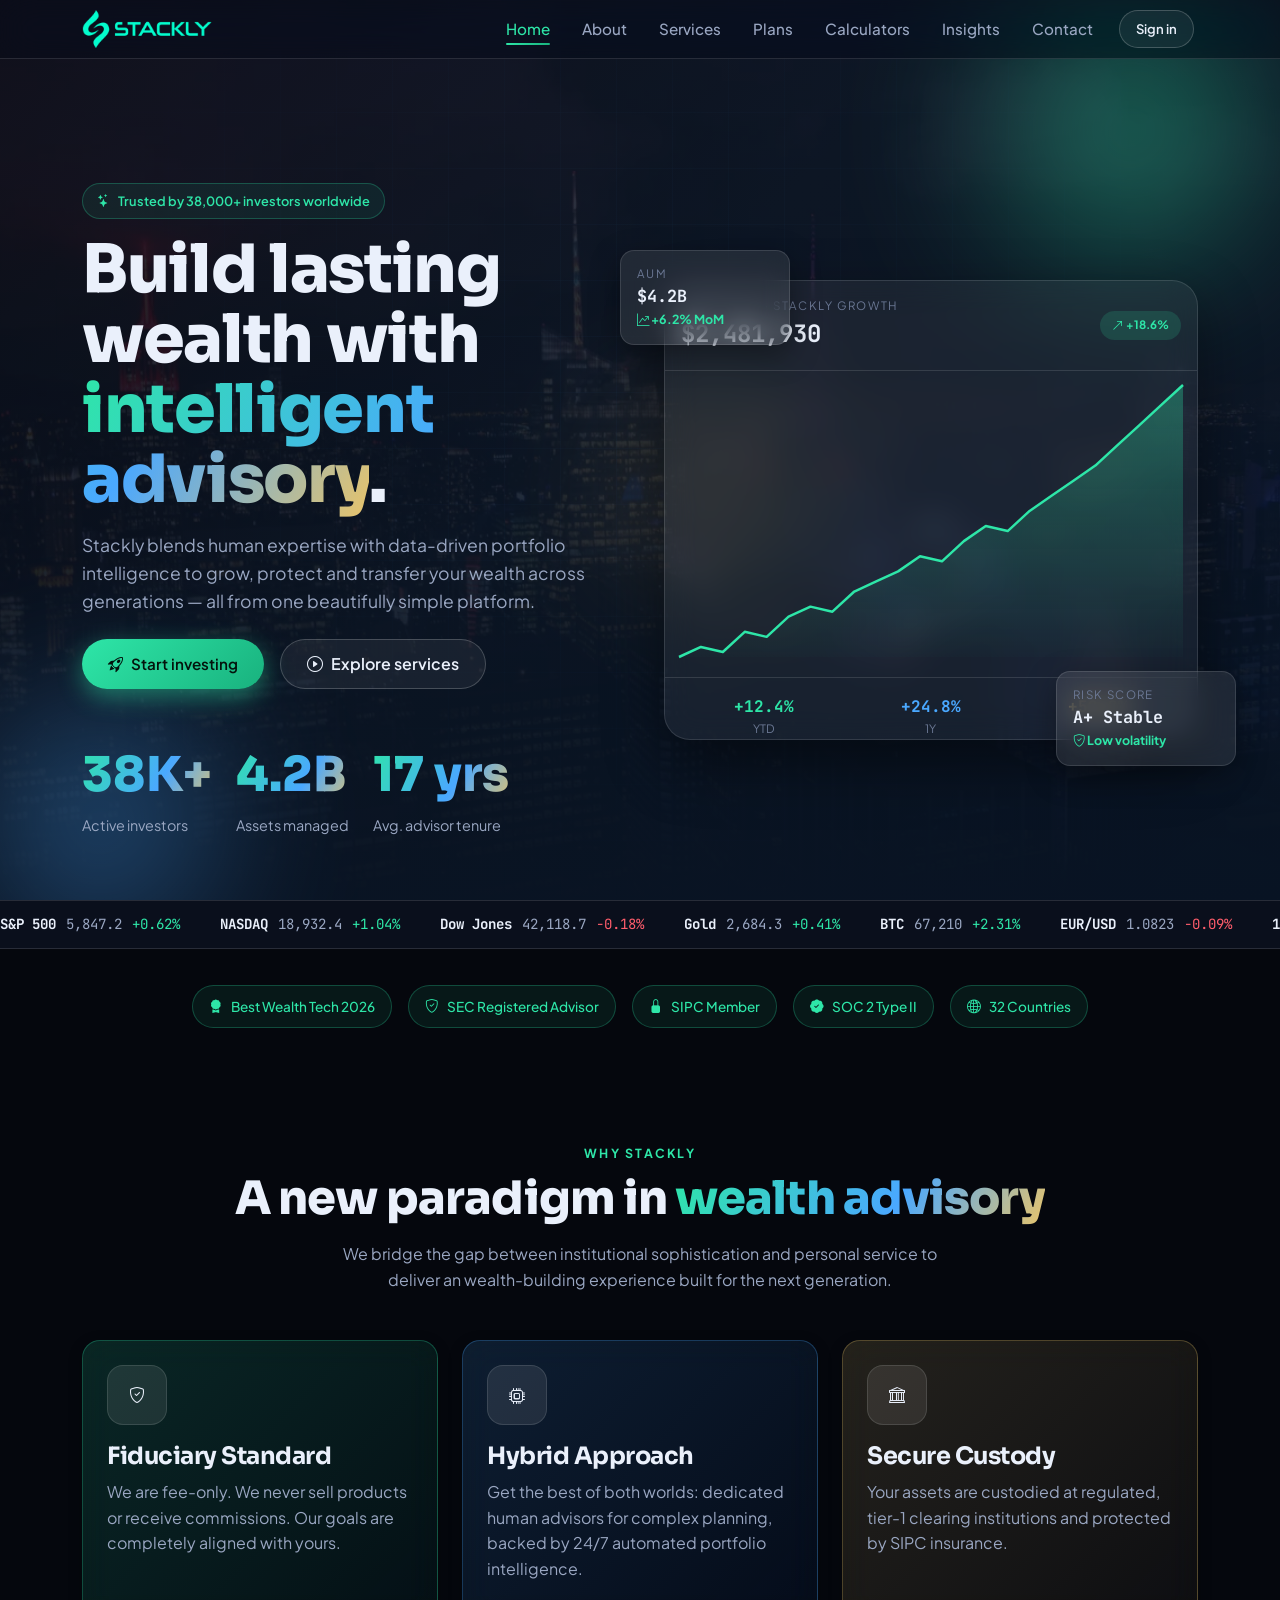
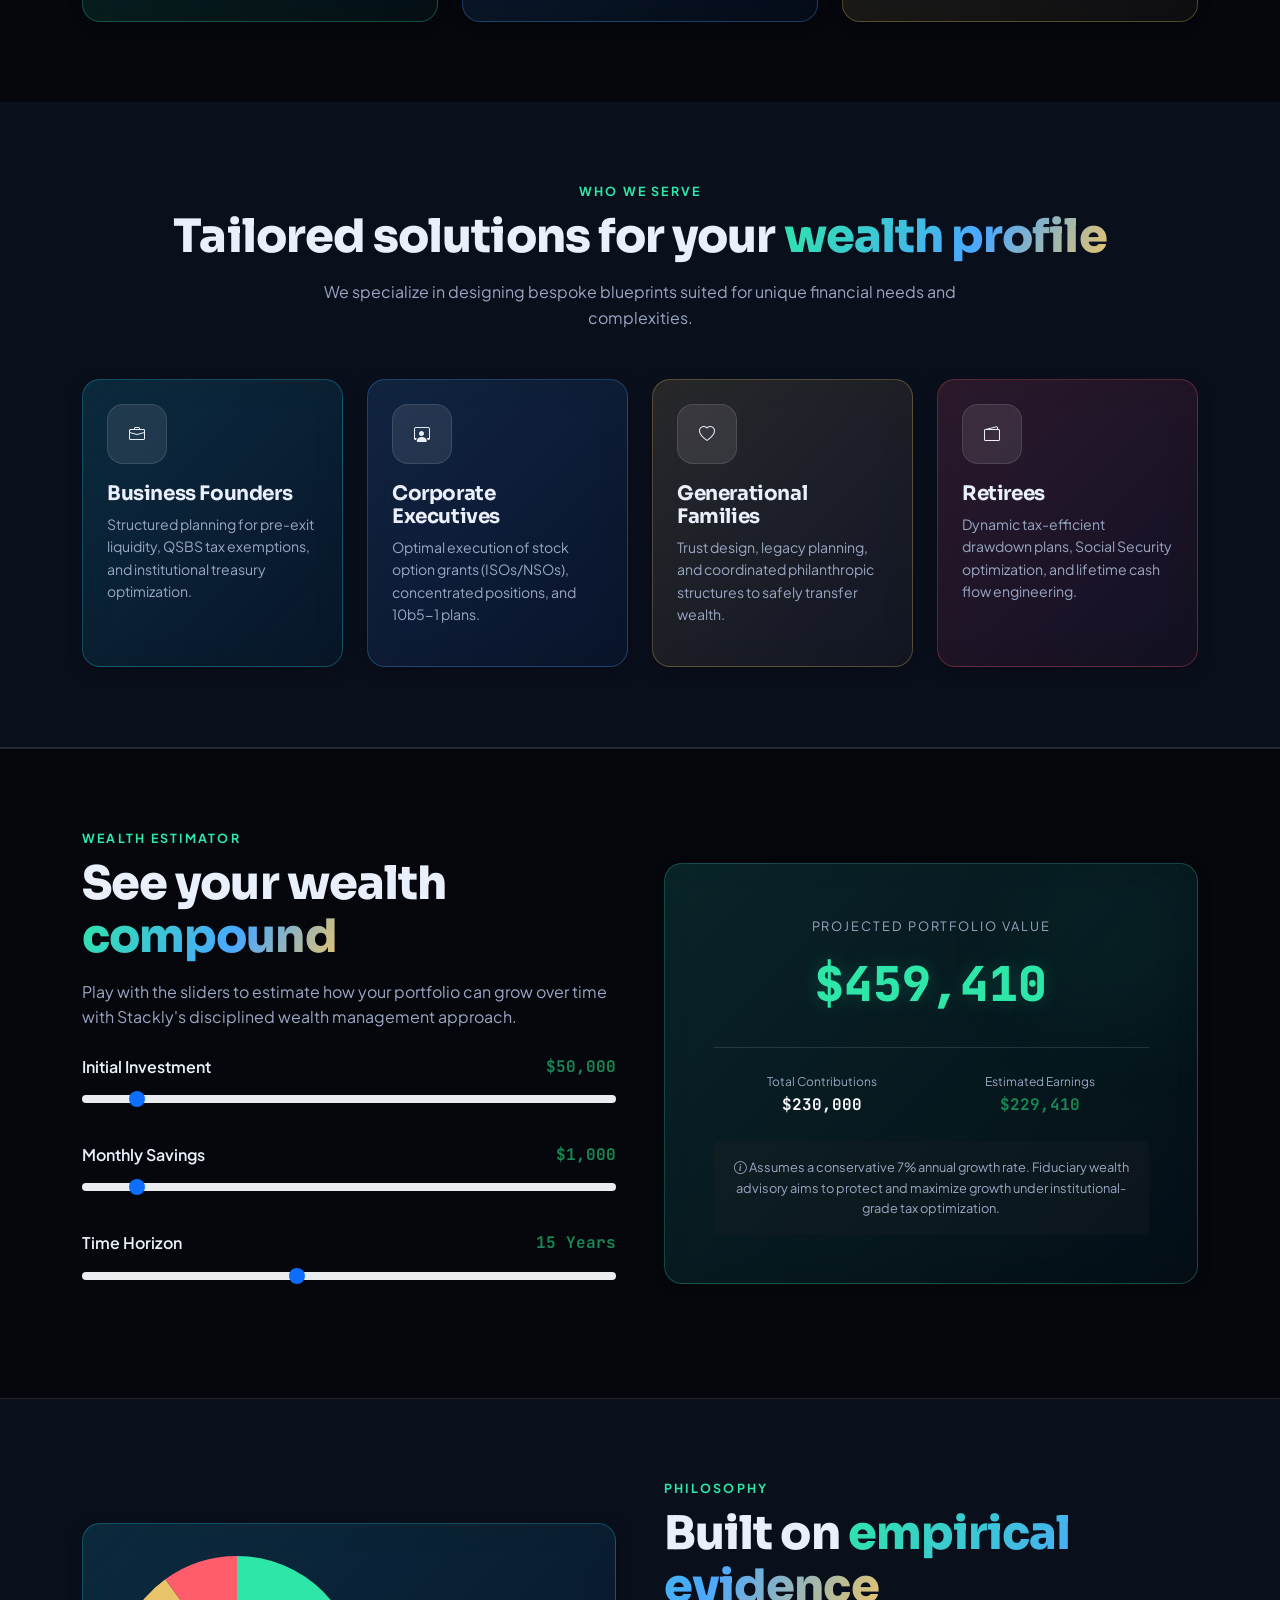
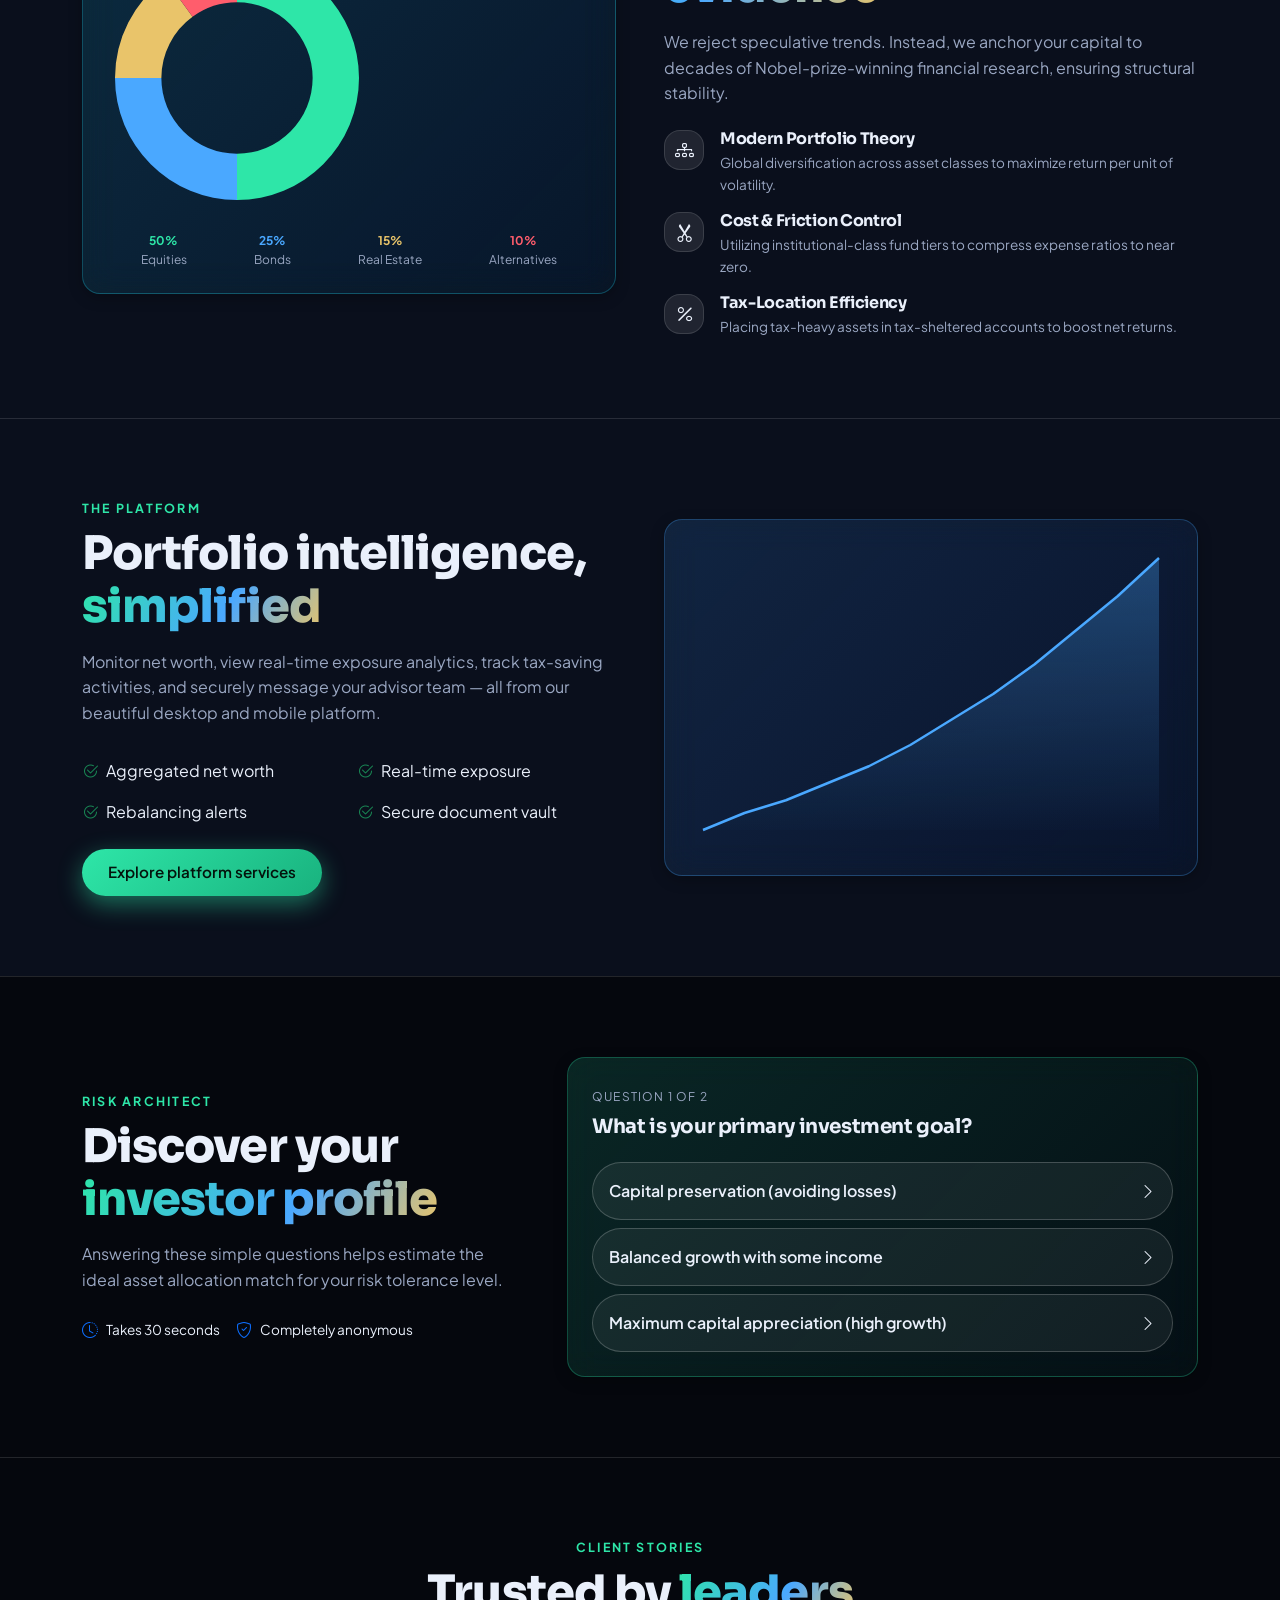
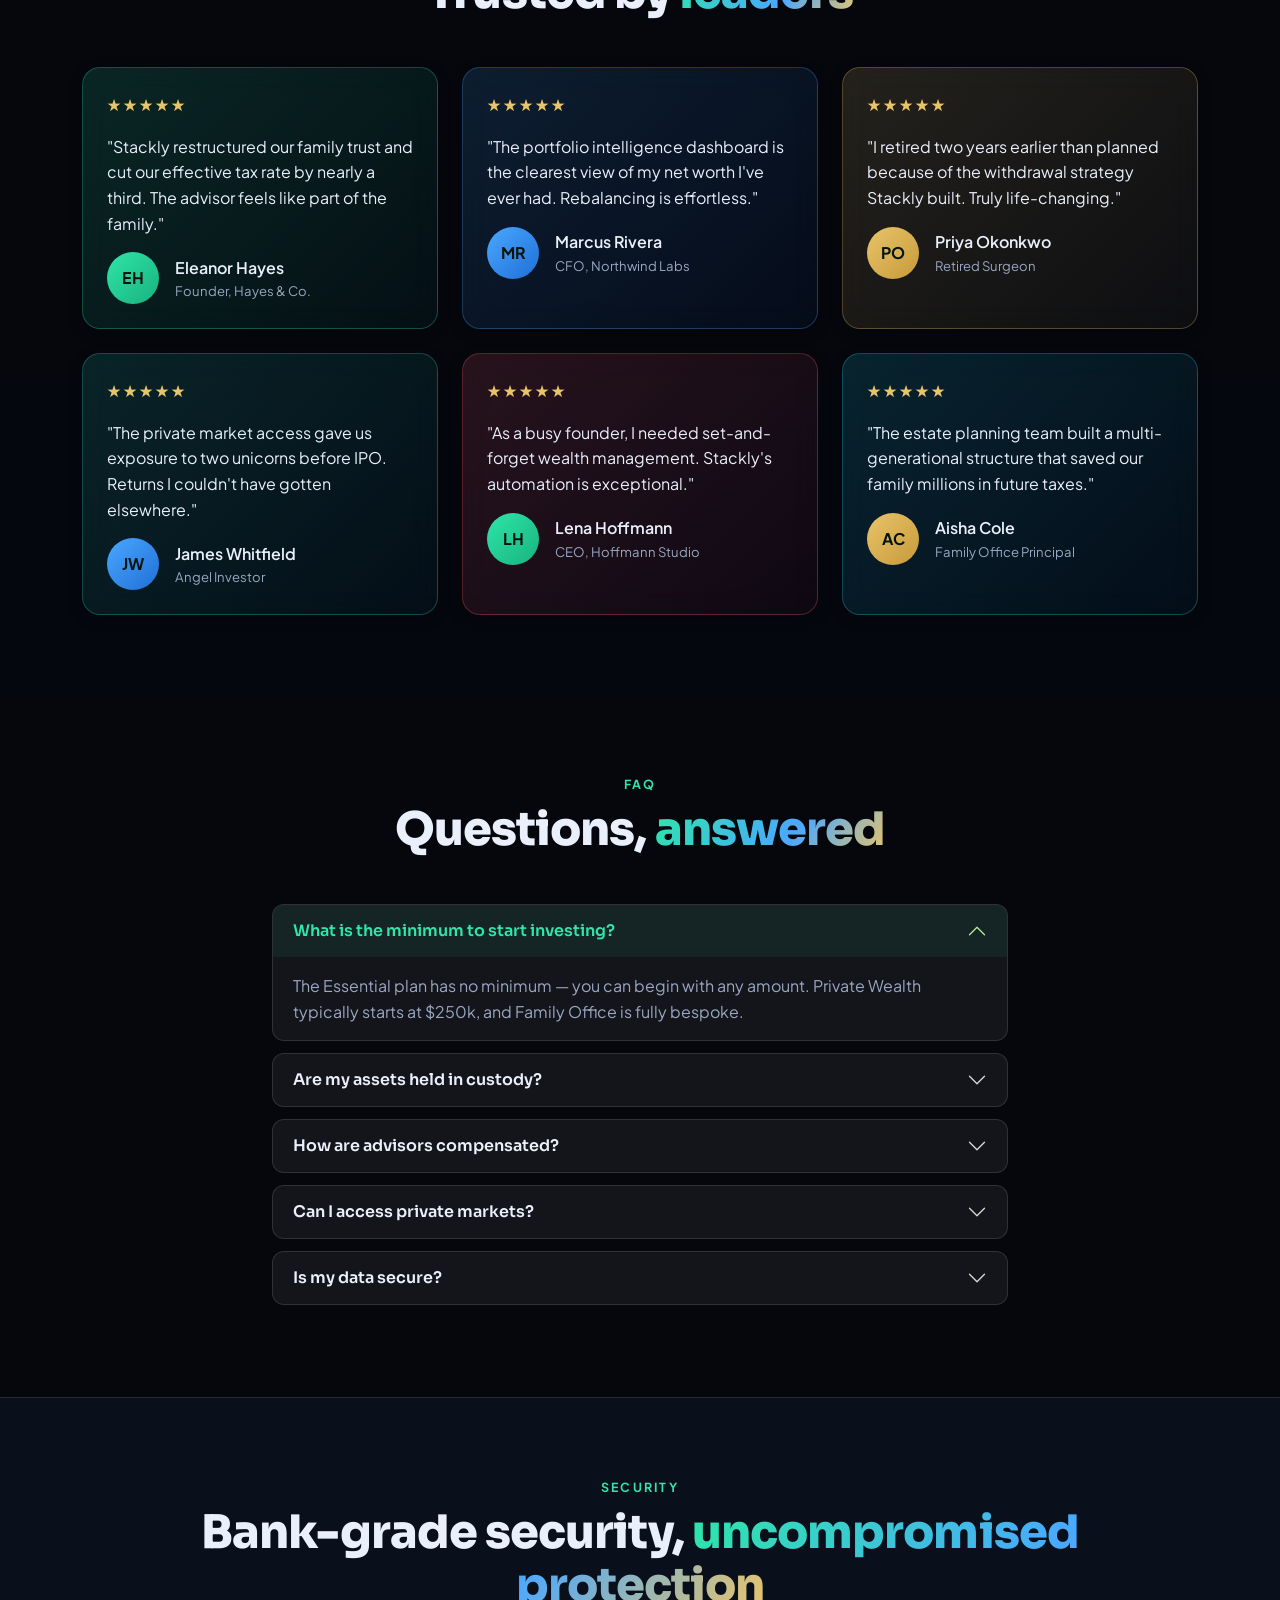
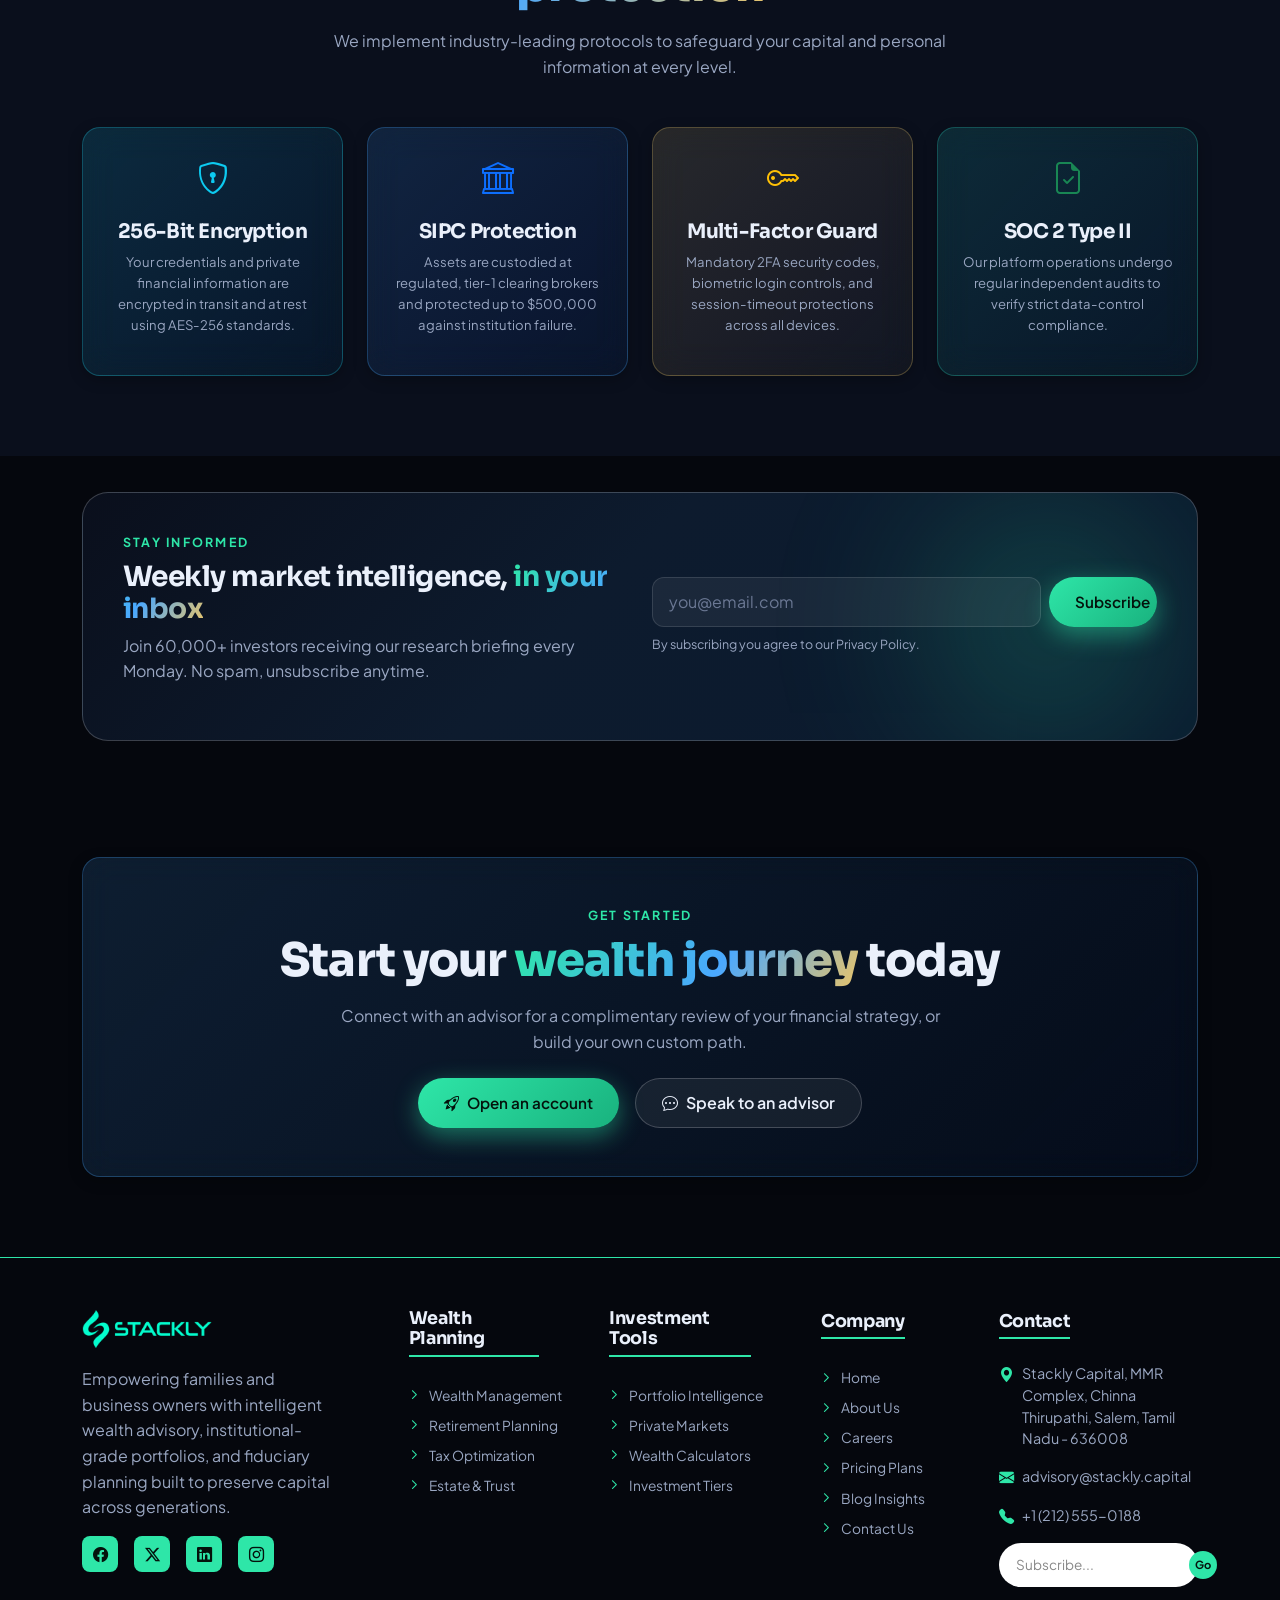
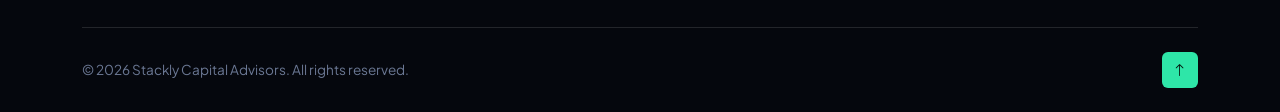
==== index.html @ 694c09d8 "feat: Initial commit of Stackly Investment Wealth Advisory project files" ====
<!doctype html>
<html lang="en" data-theme="dark">
<head>
  <meta charset="UTF-8" />
  <meta name="viewport" content="width=device-width, initial-scale=1.0" />
  <title>Stackly — Investment & Wealth Advisory</title>
  <meta name="description" content="Stackly — a world-class investment & wealth advisory platform. Wealth management, retirement planning, tax optimization and portfolio intelligence." />
  <link rel="icon" href="data:image/svg+xml,%3Csvg xmlns='http://www.w3.org/2000/svg' viewBox='0 0 32 32'%3E%3Crect width='32' height='32' rx='8' fill='%232ee6a8'/%3E%3Cpath d='M7 21l5-6 4 3 9-10' stroke='%2304130c' stroke-width='2.5' fill='none' stroke-linecap='round' stroke-linejoin='round'/%3E%3C/svg%3E" />
  <link href="https://fonts.googleapis.com/css2?family=Plus+Jakarta+Sans:wght@400;500;600;700;800&family=Sora:wght@600;700;800&family=JetBrains+Mono:wght@500;700&display=swap" rel="stylesheet" />
  <link href="https://cdn.jsdelivr.net/npm/bootstrap@5.3.3/dist/css/bootstrap.min.css" rel="stylesheet" />
  <link href="https://cdn.jsdelivr.net/npm/bootstrap-icons@1.11.3/font/bootstrap-icons.css" rel="stylesheet" />
  <link href="css/style.css" rel="stylesheet" />
</head>
<body class="page-index">

  
    
    
  <nav class="navbar navbar-expand-lg navbar-glass">
    <div class="container">
      <a class="brand" href="index.html"><span class="brand-mark"><img src="assets/logo-stackly.png" alt="Logo"></span><span class="brand-name">Stackly<b>Capital</b></span></a>
      <button class="navbar-toggler text-light border-0" type="button" data-bs-toggle="collapse" data-bs-target="#nav"><i class="bi bi-list fs-2"></i></button>
      <div class="collapse navbar-collapse justify-content-end" id="nav">
        <div class="d-lg-none d-flex justify-content-between align-items-center mb-4 w-100">
          <span class="brand-mark"><img src="assets/logo-stackly.png" alt="Logo"></span>
          <button type="button" class="btn-close btn-close-white" data-bs-toggle="collapse" data-bs-target="#nav"></button>
        </div>
        <div class="d-lg-none mb-4 w-100">
          <div style="font-size:1.1rem; font-weight:700; color:var(--text); margin-bottom:12px; font-family:var(--font-display);">Search Now!</div>
          <div class="input-group">
            <input type="text" class="form-control bg-dark border-secondary text-light" placeholder="Search here...">
            <span class="input-group-text bg-dark border-secondary text-light"><i class="bi bi-search"></i></span>
          </div>
        </div>
        <ul class="navbar-nav align-items-lg-center gap-lg-1">
          <li class="nav-item"><a class="nav-link nav-link-custom" data-nav="index.html" href="index.html">Home</a></li>
          <li class="nav-item"><a class="nav-link nav-link-custom" data-nav="about.html" href="about.html">About</a></li>
          <li class="nav-item"><a class="nav-link nav-link-custom" data-nav="services.html" href="services.html">Services</a></li>
          <li class="nav-item"><a class="nav-link nav-link-custom" data-nav="plans.html" href="plans.html">Plans</a></li>
          <li class="nav-item"><a class="nav-link nav-link-custom" data-nav="calculators.html" href="calculators.html">Calculators</a></li>
          <li class="nav-item"><a class="nav-link nav-link-custom" data-nav="blog.html" href="blog.html">Insights</a></li>
          <li class="nav-item"><a class="nav-link nav-link-custom" data-nav="contact.html" href="contact.html">Contact</a></li>
          <li class="nav-item ms-lg-2"><a class="btn btn-ghost btn-sm-grad" href="login.html">Sign in</a></li>
          <li class="nav-item"><a class="btn btn-grad btn-sm-grad" href="register.html">Get started</a></li>
        </ul>
        <div class="d-lg-none mt-auto pt-4 border-top border-secondary w-100">
          <div style="font-size:1.1rem; font-weight:700; color:var(--text); margin-bottom:15px; font-family:var(--font-display);">Contact Info</div>
          <div class="mb-3">
            <div style="font-size:0.75rem; color:var(--text-dim); text-transform:uppercase;">Phone</div>
            <div style="font-size:0.9rem; color:var(--text-muted);">+91 7010792745</div>
          </div>
          <div class="mb-3">
            <div style="font-size:0.75rem; color:var(--text-dim); text-transform:uppercase;">Email</div>
            <div style="font-size:0.9rem; color:var(--text-muted);">info@Stackly.com</div>
          </div>
          <div>
            <div style="font-size:0.75rem; color:var(--text-dim); text-transform:uppercase;">Location</div>
            <div style="font-size:0.9rem; color:var(--text-muted);">Stackly, salem</div>
          </div>
        </div>
      </div>
    </div>
  </nav>

  <header class="hero">
    <div class="hero-bg" style="background-image:url('assets/bg-hero.webp');"></div>
    <div class="hero-grid-bg"></div>
    <div class="hero-orb a"></div><div class="hero-orb b"></div><div class="hero-orb c"></div>

    <div class="container position-relative">
      <div class="row align-items-center g-5">
        <div class="col-lg-6 reveal">
          <span class="hero-eyebrow"><i class="bi bi-stars"></i> Trusted by 38,000+ investors worldwide</span>
          <h1 class="hero-title mt-3">Build lasting wealth with <span class="grad">intelligent advisory</span>.</h1>
          <p class="hero-sub mt-3">Stackly blends human expertise with data-driven portfolio intelligence to grow, protect and transfer your wealth across generations — all from one beautifully simple platform.</p>
          <div class="d-flex flex-wrap gap-3 mt-4">
            <a href="404.html" class="btn btn-grad"><i class="bi bi-rocket-takeoff"></i> Start investing</a>
            <a href="404.html" class="btn btn-ghost"><i class="bi bi-play-circle"></i> Explore services</a>
          </div>
          <div class="d-flex flex-wrap gap-4 mt-5">
            <div><div class="counter" data-counter="38" data-suffix="K+">0</div><div class="counter-label">Active investors</div></div>
            <div><div class="counter" data-counter="4.2" data-decimals="1" data-suffix="B">0</div><div class="counter-label">Assets managed</div></div>
            <div><div class="counter" data-counter="17" data-suffix=" yrs">0</div><div class="counter-label">Avg. advisor tenure</div></div>
          </div>
        </div>

        <div class="col-lg-6 reveal d2">
          <div class="hero-chart">
            <div class="d-flex justify-content-between align-items-center p-3 border-bottom" style="border-color:var(--border) !important;">
              <div>
                <div style="font-size:.72rem;color:var(--text-dim);text-transform:uppercase;letter-spacing:.14em;">Portfolio · Stackly Growth</div>
                <div class="mono" style="font-size:1.5rem;font-weight:700;">$2,481,930</div>
              </div>
              <span class="badge-soft badge-green"><i class="bi bi-arrow-up-right"></i> +18.6%</span>
            </div>
            <canvas id="heroChart" style="width:100%;height:300px;"></canvas>
            <div class="d-flex justify-content-around text-center p-3 border-top" style="border-color:var(--border) !important;">
              <div><div class="mono" style="font-weight:700;color:var(--primary)">+12.4%</div><div style="font-size:.72rem;color:var(--text-dim)">YTD</div></div>
              <div><div class="mono" style="font-weight:700;color:var(--accent)">+24.8%</div><div style="font-size:.72rem;color:var(--text-dim)">1Y</div></div>
              <div><div class="mono" style="font-weight:700;color:var(--gold)">+58.2%</div><div style="font-size:.72rem;color:var(--text-dim)">3Y</div></div>
            </div>
          </div>
          <div class="float-card" style="top:-30px;left:-20px;width:170px;">
            <div class="fc-label">AUM</div><div class="fc-val">$4.2B</div><div class="fc-up"><i class="bi bi-graph-up-arrow"></i> +6.2% MoM</div>
          </div>
          <div class="float-card" style="bottom:-26px;right:-14px;width:180px;animation-delay:-2s;">
            <div class="fc-label">Risk score</div><div class="fc-val">A+ Stable</div><div class="fc-up"><i class="bi bi-shield-check"></i> Low volatility</div>
          </div>
        </div>
      </div>
    </div>
  </header>

  <div class="marquee">
    <div class="marquee-track">
      <span class="marquee-item"><b>S&P 500</b> 5,847.2 <span class="up">+0.62%</span></span>
      <span class="marquee-item"><b>NASDAQ</b> 18,932.4 <span class="up">+1.04%</span></span>
      <span class="marquee-item"><b>Dow Jones</b> 42,118.7 <span class="down">-0.18%</span></span>
      <span class="marquee-item"><b>Gold</b> 2,684.3 <span class="up">+0.41%</span></span>
      <span class="marquee-item"><b>BTC</b> 67,210 <span class="up">+2.31%</span></span>
      <span class="marquee-item"><b>EUR/USD</b> 1.0823 <span class="down">-0.09%</span></span>
      <span class="marquee-item"><b>10Y Treasury</b> 4.21% <span class="up">+0.03</span></span>
      <span class="marquee-item"><b>Crude Oil</b> 78.42 <span class="down">-0.72%</span></span>
      <span class="marquee-item"><b>S&P 500</b> 5,847.2 <span class="up">+0.62%</span></span>
      <span class="marquee-item"><b>NASDAQ</b> 18,932.4 <span class="up">+1.04%</span></span>
      <span class="marquee-item"><b>Dow Jones</b> 42,118.7 <span class="down">-0.18%</span></span>
      <span class="marquee-item"><b>Gold</b> 2,684.3 <span class="up">+0.41%</span></span>
      <span class="marquee-item"><b>BTC</b> 67,210 <span class="up">+2.31%</span></span>
      <span class="marquee-item"><b>EUR/USD</b> 1.0823 <span class="down">-0.09%</span></span>
      <span class="marquee-item"><b>10Y Treasury</b> 4.21% <span class="up">+0.03</span></span>
      <span class="marquee-item"><b>Crude Oil</b> 78.42 <span class="down">-0.72%</span></span>
    </div>
  </div>

  <!-- Trust strip -->
  <section class="section-sm">
    <div class="container">
      <div class="d-flex flex-wrap justify-content-center align-items-center gap-3 reveal">
        <span class="award-chip"><i class="bi bi-award-fill"></i> Best Wealth Tech 2026</span>
        <span class="award-chip"><i class="bi bi-shield-check"></i> SEC Registered Advisor</span>
        <span class="award-chip"><i class="bi bi-lock-fill"></i> SIPC Member</span>
        <span class="award-chip"><i class="bi bi-patch-check-fill"></i> SOC 2 Type II</span>
        <span class="award-chip"><i class="bi bi-globe2"></i> 32 Countries</span>
      </div>
    </div>
  </section>



  <!-- Why Stackly / Core Advantages -->
  <section class="section">
    <div class="container">
      <div class="text-center mb-5 reveal">
        <div class="eyebrow">Why Stackly</div>
        <h2 class="section-title mt-2">A new paradigm in <span class="grad-text">wealth advisory</span></h2>
        <p class="section-sub mt-3">We bridge the gap between institutional sophistication and personal service to deliver an wealth-building experience built for the next generation.</p>
      </div>
      <div class="row g-4">
        <div class="col-lg-4 reveal">
          <div class="glass card-green p-4 h-100">
            <div class="svc-icon"><i class="bi bi-shield-check"></i></div>
            <h4>Fiduciary Standard</h4>
            <p class="text-muted-2">We are fee-only. We never sell products or receive commissions. Our goals are completely aligned with yours.</p>
          </div>
        </div>
        <div class="col-lg-4 reveal d1">
          <div class="glass card-blue p-4 h-100">
            <div class="svc-icon"><i class="bi bi-cpu"></i></div>
            <h4>Hybrid Approach</h4>
            <p class="text-muted-2">Get the best of both worlds: dedicated human advisors for complex planning, backed by 24/7 automated portfolio intelligence.</p>
          </div>
        </div>
        <div class="col-lg-4 reveal d2">
          <div class="glass card-gold p-4 h-100">
            <div class="svc-icon"><i class="bi bi-bank"></i></div>
            <h4>Secure Custody</h4>
            <p class="text-muted-2">Your assets are custodied at regulated, tier-1 clearing institutions and protected by SIPC insurance.</p>
          </div>
        </div>
      </div>
    </div>
  </section>

  <!-- Tailored Client Segments -->
  <section class="section" style="background: var(--bg-1); border-bottom: 1px solid var(--border);">
    <div class="container">
      <div class="text-center mb-5 reveal">
        <div class="eyebrow">Who We Serve</div>
        <h2 class="section-title mt-2">Tailored solutions for your <span class="grad-text">wealth profile</span></h2>
        <p class="section-sub mt-3">We specialize in designing bespoke blueprints suited for unique financial needs and complexities.</p>
      </div>
      <div class="row g-4 justify-content-center">
        <div class="col-md-6 col-lg-3 reveal">
          <div class="glass card-cyan p-4 h-100">
            <div class="svc-icon"><i class="bi bi-briefcase"></i></div>
            <h5>Business Founders</h5>
            <p class="text-muted-2" style="font-size: .88rem;">Structured planning for pre-exit liquidity, QSBS tax exemptions, and institutional treasury optimization.</p>
          </div>
        </div>
        <div class="col-md-6 col-lg-3 reveal d1">
          <div class="glass card-blue p-4 h-100">
            <div class="svc-icon"><i class="bi bi-person-workspace"></i></div>
            <h5>Corporate Executives</h5>
            <p class="text-muted-2" style="font-size: .88rem;">Optimal execution of stock option grants (ISOs/NSOs), concentrated positions, and 10b5-1 plans.</p>
          </div>
        </div>
        <div class="col-md-6 col-lg-3 reveal d2">
          <div class="glass card-gold p-4 h-100">
            <div class="svc-icon"><i class="bi bi-heart"></i></div>
            <h5>Generational Families</h5>
            <p class="text-muted-2" style="font-size: .88rem;">Trust design, legacy planning, and coordinated philanthropic structures to safely transfer wealth.</p>
          </div>
        </div>
        <div class="col-md-6 col-lg-3 reveal d3">
          <div class="glass card-rose p-4 h-100">
            <div class="svc-icon"><i class="bi bi-wallet2"></i></div>
            <h5>Retirees</h5>
            <p class="text-muted-2" style="font-size: .88rem;">Dynamic tax-efficient drawdown plans, Social Security optimization, and lifetime cash flow engineering.</p>
          </div>
        </div>
      </div>
    </div>
  </section>

  <!-- Interactive Wealth Estimator -->
  <section class="section" style="background:var(--bg-0); border-top: 1px solid var(--border); border-bottom: 1px solid var(--border);">
    <div class="container">
      <div class="row align-items-center g-5">
        <div class="col-lg-6 reveal">
          <div class="eyebrow">Wealth Estimator</div>
          <h2 class="section-title mt-2">See your wealth <span class="grad-text">compound</span></h2>
          <p class="text-muted-2 mt-3">Play with the sliders to estimate how your portfolio can grow over time with Stackly's disciplined wealth management approach.</p>
          
          <div class="mt-4">
            <div class="mb-4">
              <div class="d-flex justify-content-between mb-2">
                <span class="fw-semibold">Initial Investment</span>
                <span class="mono text-success fw-bold" id="initial-val">$50,000</span>
              </div>
              <input type="range" class="form-range" id="initial-slider" min="5000" max="500000" step="5000" value="50000">
            </div>
            
            <div class="mb-4">
              <div class="d-flex justify-content-between mb-2">
                <span class="fw-semibold">Monthly Savings</span>
                <span class="mono text-success fw-bold" id="monthly-val">$1,000</span>
              </div>
              <input type="range" class="form-range" id="monthly-slider" min="100" max="10000" step="100" value="1000">
            </div>
            
            <div class="mb-4">
              <div class="d-flex justify-content-between mb-2">
                <span class="fw-semibold">Time Horizon</span>
                <span class="mono text-success fw-bold" id="years-val">15 Years</span>
              </div>
              <input type="range" class="form-range" id="years-slider" min="5" max="30" step="1" value="15">
            </div>
          </div>
        </div>
        
        <div class="col-lg-6 reveal d1">
          <div class="glass card-teal p-5 text-center position-relative overflow-hidden">
            <div class="hero-orb a" style="opacity: 0.15; top: -20px; right: -20px; width: 200px; height: 200px;"></div>
            <span class="text-uppercase tracking-wider text-muted-2" style="font-size: .8rem; letter-spacing: 0.15em;">Projected Portfolio Value</span>
            <div class="mono mt-2 mb-4" id="projected-total" style="font-size: 3rem; font-weight: 800; color: var(--primary); text-shadow: 0 0 20px rgba(46, 230, 168, 0.2);">
              $412,450
            </div>
            
            <div class="d-flex justify-content-around border-top pt-4" style="border-color: var(--border) !important;">
              <div>
                <span class="text-muted-2 d-block" style="font-size: .75rem;">Total Contributions</span>
                <span class="mono fw-bold text-light" id="total-contributions">$230,000</span>
              </div>
              <div>
                <span class="text-muted-2 d-block" style="font-size: .75rem;">Estimated Earnings</span>
                <span class="mono fw-bold text-success" id="estimated-earnings">$182,450</span>
              </div>
            </div>
            
            <div class="mt-4 p-3 rounded bg-dark bg-opacity-25 text-muted-2" style="font-size: .8rem;">
              <i class="bi bi-info-circle"></i> Assumes a conservative 7% annual growth rate. Fiduciary wealth advisory aims to protect and maximize growth under institutional-grade tax optimization.
            </div>
          </div>
        </div>
      </div>
    </div>
  </section>

  <!-- Philosophy & Asset Pillars -->
  <section class="section" style="background: var(--bg-1); border-bottom: 1px solid var(--border);">
    <div class="container">
      <div class="row align-items-center g-5">
        <div class="col-lg-6 reveal order-lg-2">
          <div class="eyebrow">Philosophy</div>
          <h2 class="section-title mt-2">Built on <span class="grad-text">empirical evidence</span></h2>
          <p class="text-muted-2 mt-3">We reject speculative trends. Instead, we anchor your capital to decades of Nobel-prize-winning financial research, ensuring structural stability.</p>
          <div class="mt-4">
            <div class="d-flex gap-3 mb-3">
              <div class="svc-icon" style="width:40px; height:40px; margin-bottom:0; flex-shrink:0;"><i class="bi bi-diagram-3" style="font-size: 1.2rem;"></i></div>
              <div>
                <h6 class="mb-1">Modern Portfolio Theory</h6>
                <p class="text-muted-2 mb-0" style="font-size: .85rem;">Global diversification across asset classes to maximize return per unit of volatility.</p>
              </div>
            </div>
            <div class="d-flex gap-3 mb-3">
              <div class="svc-icon" style="width:40px; height:40px; margin-bottom:0; flex-shrink:0;"><i class="bi bi-scissors" style="font-size: 1.2rem;"></i></div>
              <div>
                <h6 class="mb-1">Cost & Friction Control</h6>
                <p class="text-muted-2 mb-0" style="font-size: .85rem;">Utilizing institutional-class fund tiers to compress expense ratios to near zero.</p>
              </div>
            </div>
            <div class="d-flex gap-3">
              <div class="svc-icon" style="width:40px; height:40px; margin-bottom:0; flex-shrink:0;"><i class="bi bi-percent" style="font-size: 1.2rem;"></i></div>
              <div>
                <h6 class="mb-1">Tax-Location Efficiency</h6>
                <p class="text-muted-2 mb-0" style="font-size: .85rem;">Placing tax-heavy assets in tax-sheltered accounts to boost net returns.</p>
              </div>
            </div>
          </div>
        </div>
        <div class="col-lg-6 reveal order-lg-1">
          <div class="glass card-cyan p-4">
            <canvas data-chart-donut='[{"value":50,"color":"#2ee6a8"},{"value":25,"color":"#4aa8ff"},{"value":15,"color":"#e9c46a"},{"value":10,"color":"#ff5d6c"}]' style="width:260px;height:260px;margin: 0 auto;"></canvas>
            <div class="d-flex justify-content-around text-center mt-3" style="font-size: .75rem;">
              <div><span class="fw-bold" style="color: #2ee6a8;">50%</span><div class="text-muted-2">Equities</div></div>
              <div><span class="fw-bold" style="color: #4aa8ff;">25%</span><div class="text-muted-2">Bonds</div></div>
              <div><span class="fw-bold" style="color: #e9c46a;">15%</span><div class="text-muted-2">Real Estate</div></div>
              <div><span class="fw-bold" style="color: #ff5d6c;">10%</span><div class="text-muted-2">Alternatives</div></div>
            </div>
          </div>
        </div>
      </div>
    </div>
  </section>

  <!-- Interactive Platform Preview -->
  <section class="section" style="background:var(--bg-1);">
    <div class="container">
      <div class="row align-items-center g-5 reveal">
        <div class="col-lg-6">
          <div class="eyebrow">The Platform</div>
          <h2 class="section-title mt-2">Portfolio intelligence, <span class="grad-text">simplified</span></h2>
          <p class="text-muted-2 mt-3">Monitor net worth, view real-time exposure analytics, track tax-saving activities, and securely message your advisor team — all from our beautiful desktop and mobile platform.</p>
          <div class="row g-3 mt-3">
            <div class="col-6"><div class="d-flex gap-2 align-items-center"><i class="bi bi-check2-circle text-success"></i> Aggregated net worth</div></div>
            <div class="col-6"><div class="d-flex gap-2 align-items-center"><i class="bi bi-check2-circle text-success"></i> Real-time exposure</div></div>
            <div class="col-6"><div class="d-flex gap-2 align-items-center"><i class="bi bi-check2-circle text-success"></i> Rebalancing alerts</div></div>
            <div class="col-6"><div class="d-flex gap-2 align-items-center"><i class="bi bi-check2-circle text-success"></i> Secure document vault</div></div>
          </div>
          <a href="404.html" class="btn btn-grad mt-4">Explore platform services</a>
        </div>
        <div class="col-lg-6">
          <div class="glass card-blue p-4">
            <canvas data-chart-line="30,38,44,52,60,70,82,94,108,124,140,158" data-color="#4aa8ff" style="width:100%;height:300px;"></canvas>
          </div>
        </div>
      </div>
    </div>
  </section>

  <!-- Interactive Risk Questionnaire Teaser -->
  <section class="section" style="background: var(--bg-0); border-top: 1px solid var(--border); border-bottom: 1px solid var(--border);">
    <div class="container">
      <div class="row align-items-center g-5">
        <div class="col-lg-5 reveal">
          <div class="eyebrow">Risk Architect</div>
          <h2 class="section-title mt-2">Discover your <span class="grad-text">investor profile</span></h2>
          <p class="text-muted-2 mt-3">Answering these simple questions helps estimate the ideal asset allocation match for your risk tolerance level.</p>
          <div class="d-flex gap-3 mt-4">
            <div class="d-flex align-items-center gap-2"><i class="bi bi-clock-history text-primary"></i> <span style="font-size: .85rem;">Takes 30 seconds</span></div>
            <div class="d-flex align-items-center gap-2"><i class="bi bi-shield-check text-primary"></i> <span style="font-size: .85rem;">Completely anonymous</span></div>
          </div>
        </div>
        <div class="col-lg-7 reveal d1">
          <div class="glass card-green p-4 position-relative">
            <div id="risk-q-step-1">
              <span class="text-muted-2" style="font-size: .75rem; letter-spacing: 0.1em; text-transform: uppercase;">Question 1 of 2</span>
              <h5 class="mt-2 mb-4">What is your primary investment goal?</h5>
              <div class="d-flex flex-column gap-2">
                <button class="btn btn-ghost text-start w-100 justify-content-between p-3" onclick="nextRiskStep(2, 'capital')"><span>Capital preservation (avoiding losses)</span> <i class="bi bi-chevron-right"></i></button>
                <button class="btn btn-ghost text-start w-100 justify-content-between p-3" onclick="nextRiskStep(2, 'balanced')"><span>Balanced growth with some income</span> <i class="bi bi-chevron-right"></i></button>
                <button class="btn btn-ghost text-start w-100 justify-content-between p-3" onclick="nextRiskStep(2, 'aggressive')"><span>Maximum capital appreciation (high growth)</span> <i class="bi bi-chevron-right"></i></button>
              </div>
            </div>
            <div id="risk-q-step-2" class="d-none">
              <span class="text-muted-2" style="font-size: .75rem; letter-spacing: 0.1em; text-transform: uppercase;">Question 2 of 2</span>
              <h5 class="mt-2 mb-4">How would you react to a sudden 15% market decline?</h5>
              <div class="d-flex flex-column gap-2">
                <button class="btn btn-ghost text-start w-100 justify-content-between p-3" onclick="calculateRiskResult('conservative')"><span>Sell immediately to protect remaining capital</span> <i class="bi bi-chevron-right"></i></button>
                <button class="btn btn-ghost text-start w-100 justify-content-between p-3" onclick="calculateRiskResult('moderate')"><span>Do nothing and wait for market recovery</span> <i class="bi bi-chevron-right"></i></button>
                <button class="btn btn-ghost text-start w-100 justify-content-between p-3" onclick="calculateRiskResult('growth')"><span>Buy more assets at lower prices</span> <i class="bi bi-chevron-right"></i></button>
              </div>
            </div>
            <div id="risk-q-result" class="d-none text-center py-3">
              <i class="bi bi-ui-checks text-success" style="font-size: 2.5rem;"></i>
              <h4 class="mt-3">Your Recommended Portfolio: <span class="grad-text" id="risk-portfolio-name">Moderate Growth</span></h4>
              <p class="text-muted-2 mx-auto mt-2" style="max-width: 450px;" id="risk-portfolio-desc">A diversified portfolio matching your goals.</p>
              <div class="d-flex justify-content-center gap-3 mt-4">
                <a href="register.html" class="btn btn-grad btn-sm-grad">Get started with this plan</a>
                <button class="btn btn-ghost btn-sm-grad" onclick="resetRiskTest()">Test again</button>
              </div>
            </div>
          </div>
        </div>
      </div>
    </div>
  </section>

  <!-- Testimonials -->
  <section class="section section-img">
    <div class="bg-img" style="background-image:url('assets/bg-services.webp');"></div>
    <div class="container">
      <div class="text-center mb-5 reveal"><div class="eyebrow">Client stories</div><h2 class="section-title mt-2">Trusted by <span class="grad-text">leaders</span></h2></div>
      <div class="row g-4">
        <div class="col-md-6 col-lg-4 reveal"><div class="glass card-green p-4 h-100"><div class="tst-stars">★★★★★</div><p class="mt-3">"Stackly restructured our family trust and cut our effective tax rate by nearly a third. The advisor feels like part of the family."</p><div class="d-flex align-items-center gap-3 mt-3"><div class="tst-avatar">EH</div><div><div class="fw-semibold">Eleanor Hayes</div><div class="text-muted-2" style="font-size:.82rem">Founder, Hayes & Co.</div></div></div></div></div>
        <div class="col-md-6 col-lg-4 reveal d1"><div class="glass card-blue p-4 h-100"><div class="tst-stars">★★★★★</div><p class="mt-3">"The portfolio intelligence dashboard is the clearest view of my net worth I've ever had. Rebalancing is effortless."</p><div class="d-flex align-items-center gap-3 mt-3"><div class="tst-avatar" style="background:var(--grad-accent)">MR</div><div><div class="fw-semibold">Marcus Rivera</div><div class="text-muted-2" style="font-size:.82rem">CFO, Northwind Labs</div></div></div></div></div>
        <div class="col-md-6 col-lg-4 reveal d2"><div class="glass card-gold p-4 h-100"><div class="tst-stars">★★★★★</div><p class="mt-3">"I retired two years earlier than planned because of the withdrawal strategy Stackly built. Truly life-changing."</p><div class="d-flex align-items-center gap-3 mt-3"><div class="tst-avatar" style="background:var(--grad-gold)">PO</div><div><div class="fw-semibold">Priya Okonkwo</div><div class="text-muted-2" style="font-size:.82rem">Retired Surgeon</div></div></div></div></div>
        <div class="col-md-6 col-lg-4 reveal"><div class="glass card-teal p-4 h-100"><div class="tst-stars">★★★★★</div><p class="mt-3">"The private market access gave us exposure to two unicorns before IPO. Returns I couldn't have gotten elsewhere."</p><div class="d-flex align-items-center gap-3 mt-3"><div class="tst-avatar" style="background:var(--grad-accent)">JW</div><div><div class="fw-semibold">James Whitfield</div><div class="text-muted-2" style="font-size:.82rem">Angel Investor</div></div></div></div></div>
        <div class="col-md-6 col-lg-4 reveal d1"><div class="glass card-rose p-4 h-100"><div class="tst-stars">★★★★★</div><p class="mt-3">"As a busy founder, I needed set-and-forget wealth management. Stackly's automation is exceptional."</p><div class="d-flex align-items-center gap-3 mt-3"><div class="tst-avatar">LH</div><div><div class="fw-semibold">Lena Hoffmann</div><div class="text-muted-2" style="font-size:.82rem">CEO, Hoffmann Studio</div></div></div></div></div>
        <div class="col-md-6 col-lg-4 reveal d2"><div class="glass card-cyan p-4 h-100"><div class="tst-stars">★★★★★</div><p class="mt-3">"The estate planning team built a multi-generational structure that saved our family millions in future taxes."</p><div class="d-flex align-items-center gap-3 mt-3"><div class="tst-avatar" style="background:var(--grad-gold)">AC</div><div><div class="fw-semibold">Aisha Cole</div><div class="text-muted-2" style="font-size:.82rem">Family Office Principal</div></div></div></div></div>
      </div>
    </div>
  </section>

  <!-- FAQ -->
  <section class="section">
    <div class="container">
      <div class="text-center mb-5 reveal"><div class="eyebrow">FAQ</div><h2 class="section-title mt-2">Questions, <span class="grad-text">answered</span></h2></div>
      <div class="row justify-content-center">
        <div class="col-lg-8">
          <div class="accordion accordion-glass" id="faq">
            <div class="accordion-item reveal"><h2 class="accordion-header"><button class="accordion-button" type="button" data-bs-toggle="collapse" data-bs-target="#f1">What is the minimum to start investing?</button></h2><div id="f1" class="accordion-collapse collapse show" data-bs-parent="#faq"><div class="accordion-body">The Essential plan has no minimum — you can begin with any amount. Private Wealth typically starts at $250k, and Family Office is fully bespoke.</div></div></div>
            <div class="accordion-item reveal d1"><h2 class="accordion-header"><button class="accordion-button collapsed" type="button" data-bs-toggle="collapse" data-bs-target="#f2">Are my assets held in custody?</button></h2><div id="f2" class="accordion-collapse collapse" data-bs-parent="#faq"><div class="accordion-body">Yes. Assets are custodied at regulated third-party institutions and SIPC-protected. Stackly never takes possession of client funds.</div></div></div>
            <div class="accordion-item reveal d2"><h2 class="accordion-header"><button class="accordion-button collapsed" type="button" data-bs-toggle="collapse" data-bs-target="#f3">How are advisors compensated?</button></h2><div id="f3" class="accordion-collapse collapse" data-bs-parent="#faq"><div class="accordion-body">We are fee-only and fiduciary. Advisors are paid a transparent percentage of AUM — never commissions — aligning incentives with your outcomes.</div></div></div>
            <div class="accordion-item reveal d3"><h2 class="accordion-header"><button class="accordion-button collapsed" type="button" data-bs-toggle="collapse" data-bs-target="#f4">Can I access private markets?</button></h2><div id="f4" class="accordion-collapse collapse" data-bs-parent="#faq"><div class="accordion-body">Qualified Private Wealth and Family Office clients receive curated access to private equity, venture and real-estate co-investments.</div></div></div>
            <div class="accordion-item reveal d4"><h2 class="accordion-header"><button class="accordion-button collapsed" type="button" data-bs-toggle="collapse" data-bs-target="#f5">Is my data secure?</button></h2><div id="f5" class="accordion-collapse collapse" data-bs-parent="#faq"><div class="accordion-body">We use 256-bit encryption, SOC 2 Type II infrastructure, mandatory 2FA and biometric login. Your data is never sold or shared with third parties.</div></div></div>
          </div>
        </div>
      </div>
    </div>
  </section>

  <!-- Institutional Security & Compliance -->
  <section class="section" style="background: var(--bg-1); border-top: 1px solid var(--border);">
    <div class="container">
      <div class="text-center mb-5 reveal">
        <div class="eyebrow">Security</div>
        <h2 class="section-title mt-2">Bank-grade security, <span class="grad-text">uncompromised protection</span></h2>
        <p class="section-sub mt-3">We implement industry-leading protocols to safeguard your capital and personal information at every level.</p>
      </div>
      <div class="row g-4 text-center">
        <div class="col-md-6 col-lg-3 reveal">
          <div class="glass card-cyan p-4 h-100">
            <i class="bi bi-shield-lock text-info" style="font-size: 2rem;"></i>
            <h5 class="mt-3">256-Bit Encryption</h5>
            <p class="text-muted-2" style="font-size: .82rem;">Your credentials and private financial information are encrypted in transit and at rest using AES-256 standards.</p>
          </div>
        </div>
        <div class="col-md-6 col-lg-3 reveal d1">
          <div class="glass card-blue p-4 h-100">
            <i class="bi bi-bank text-primary" style="font-size: 2rem;"></i>
            <h5 class="mt-3">SIPC Protection</h5>
            <p class="text-muted-2" style="font-size: .82rem;">Assets are custodied at regulated, tier-1 clearing brokers and protected up to $500,000 against institution failure.</p>
          </div>
        </div>
        <div class="col-md-6 col-lg-3 reveal d2">
          <div class="glass card-gold p-4 h-100">
            <i class="bi bi-key text-warning" style="font-size: 2rem;"></i>
            <h5 class="mt-3">Multi-Factor Guard</h5>
            <p class="text-muted-2" style="font-size: .82rem;">Mandatory 2FA security codes, biometric login controls, and session-timeout protections across all devices.</p>
          </div>
        </div>
        <div class="col-md-6 col-lg-3 reveal d3">
          <div class="glass card-teal p-4 h-100">
            <i class="bi bi-file-earmark-check text-success" style="font-size: 2rem;"></i>
            <h5 class="mt-3">SOC 2 Type II</h5>
            <p class="text-muted-2" style="font-size: .82rem;">Our platform operations undergo regular independent audits to verify strict data-control compliance.</p>
          </div>
        </div>
      </div>
    </div>
  </section>

  <!-- Newsletter -->
  <section class="section-sm">
    <div class="container">
      <div class="news-box reveal">
        <div class="hero-orb a" style="opacity:.25;"></div>
        <div class="row align-items-center g-4 position-relative">
          <div class="col-lg-6">
            <div class="eyebrow">Stay informed</div>
            <h3 class="mt-2">Weekly market intelligence, <span class="grad-text">in your inbox</span></h3>
            <p class="text-muted-2 mt-2">Join 60,000+ investors receiving our research briefing every Monday. No spam, unsubscribe anytime.</p>
          </div>
          <div class="col-lg-6">
            <form data-validate data-redirect class="d-flex flex-column flex-md-row gap-2" action="404.html" data-redirect="404.html">
              <input type="email" class="form-control flex-grow-1" required placeholder="you@email.com">
              <button class="btn btn-grad" type="submit" onclick="window.location.href='404.html'">Subscribe</button>
            </form>
            <div class="text-muted-2 mt-2" style="font-size:.78rem;">By subscribing you agree to our Privacy Policy.</div>
          </div>
        </div>
      </div>
    </div>
  </section>

  <!-- Contact CTA -->
  <section class="section">
    <div class="container">
      <div class="glass card-blue p-5 text-center reveal">
        <div class="eyebrow">Get started</div>
        <h2 class="section-title mt-2">Start your <span class="grad-text">wealth journey</span> today</h2>
        <p class="text-muted-2 mt-3 mx-auto" style="max-width: 600px;">Connect with an advisor for a complimentary review of your financial strategy, or build your own custom path.</p>
        <div class="d-flex flex-wrap justify-content-center gap-3 mt-4">
          <a href="404.html" class="btn btn-grad"><i class="bi bi-rocket-takeoff"></i> Open an account</a>
          <a href="404.html" class="btn btn-ghost"><i class="bi bi-chat-dots"></i> Speak to an advisor</a>
        </div>
      </div>
    </div>
  </section>

  <footer class="footer">
    <div class="container">
      <div class="footer-row-custom">
        <div class="footer-col-brand">
          <a class="brand mb-3" href="index.html">
            <span class="brand-mark"><img src="assets/logo-stackly.png" alt="Logo"></span>
            <span class="brand-name">Stackly<b>Capital</b></span>
          </a>
          <p class="text-muted-2 mt-3" style="max-width:340px;">Empowering families and business owners with intelligent wealth advisory, institutional-grade portfolios, and fiduciary planning built to preserve capital across generations.</p>
          <div class="d-flex gap-2 mt-3">
            <a class="social-ic" href="404.html"><i class="bi bi-facebook"></i></a>
            <a class="social-ic" href="404.html"><i class="bi bi-twitter-x"></i></a>
            <a class="social-ic" href="404.html"><i class="bi bi-linkedin"></i></a>
            <a class="social-ic" href="404.html"><i class="bi bi-instagram"></i></a>
          </div>
        </div>
        <div class="footer-col-links-planning footer-links">
          <h6>Wealth Planning</h6>
          <a href="services.html">Wealth Management</a>
          <a href="services.html">Retirement Planning</a>
          <a href="services.html">Tax Optimization</a>
          <a href="services.html">Estate & Trust</a>
        </div>
        <div class="footer-col-links-tools footer-links">
          <h6>Investment Tools</h6>
          <a href="services.html">Portfolio Intelligence</a>
          <a href="services.html">Private Markets</a>
          <a href="calculators.html">Wealth Calculators</a>
          <a href="plans.html">Investment Tiers</a>
        </div>
        <div class="footer-col-links-company footer-links">
          <h6>Company</h6>
          <a href="index.html">Home</a>
          <a href="about.html">About Us</a>
          <a href="404.html">Careers</a>
          <a href="plans.html">Pricing Plans</a>
          <a href="blog.html">Blog Insights</a>
          <a href="contact.html">Contact Us</a>
        </div>
        <div class="footer-col-links-support footer-links">
          <h6>Support</h6>
          <a href="404.html">Testimonials</a>
          <a href="login.html">Portal Login</a>
        </div>
        <div class="footer-col-contact">
          <h6>Contact</h6>
          <div class="footer-contact-item d-flex gap-2 align-items-start mb-3">
            <i class="bi bi-geo-alt-fill"></i>
            <span>Stackly Capital, MMR Complex, Chinna Thirupathi, Salem, Tamil Nadu - 636008</span>
          </div>
          <div class="footer-contact-item d-flex gap-2 align-items-center mb-3">
            <i class="bi bi-envelope-fill"></i>
            <a href="mailto:advisory@stackly.capital">advisory@stackly.capital</a>
          </div>
          <div class="footer-contact-item d-flex gap-2 align-items-center mb-3">
            <i class="bi bi-telephone-fill"></i>
            <span>+1 (212) 555-0188</span>
          </div>
          <form class="footer-subscribe-pill" action="404.html">
            <input type="email" placeholder="Subscribe..." required>
            <button class="subscribe-btn" type="submit">Go</button>
          </form>
        </div>
      </div>
      <div class="footer-bottom">
        <span>© 2026 Stackly Capital Advisors. All rights reserved.</span>
        <a href="#" class="scroll-to-top-btn"><i class="bi bi-arrow-up"></i></a>
      </div>
    </div>
  </footer>

  <script src="https://cdn.jsdelivr.net/npm/bootstrap@5.3.3/dist/js/bootstrap.bundle.min.js"></script>
  <script src="js/main.js"></script>
  <script>
    function renderHeroChart() {
      var c = document.getElementById("heroChart");
      if (c && window.animateHeroChart) {
        var pts = [40,44,42,50,48,56,60,58,66,70,74,80,78,86,92,90,98,104,110,116,124,132,140,148];
        window.animateHeroChart(c, pts, "#2ee6a8");
      }
    }
    if (document.readyState === "loading") {
      document.addEventListener("DOMContentLoaded", renderHeroChart);
    } else {
      renderHeroChart();
    }
    window.addEventListener("load", renderHeroChart);

    // Wealth Estimator Logic
    function updateEstimator() {
      const initSlider = document.getElementById('initial-slider');
      const monthSlider = document.getElementById('monthly-slider');
      const yearsSlider = document.getElementById('years-slider');

      if (!initSlider || !monthSlider || !yearsSlider) return;

      const p = parseFloat(initSlider.value);
      const pmt = parseFloat(monthSlider.value);
      const t = parseFloat(yearsSlider.value);
      const r = 0.07; // 7% rate
      const n = 12; // Monthly compounding

      document.getElementById('initial-val').innerText = '$' + p.toLocaleString();
      document.getElementById('monthly-val').innerText = '$' + pmt.toLocaleString();
      document.getElementById('years-val').innerText = t + ' Years';

      const nt = n * t;
      const rn = r / n;
      const compoundFactor = Math.pow(1 + rn, nt);
      
      const principalFuture = p * compoundFactor;
      const annuityFuture = pmt * ((compoundFactor - 1) / rn);
      const total = principalFuture + annuityFuture;
      
      const totalContributed = p + (pmt * nt);
      const totalEarnings = Math.max(0, total - totalContributed);

      document.getElementById('projected-total').innerText = '$' + Math.round(total).toLocaleString();
      document.getElementById('total-contributions').innerText = '$' + Math.round(totalContributed).toLocaleString();
      document.getElementById('estimated-earnings').innerText = '$' + Math.round(totalEarnings).toLocaleString();
    }

    document.addEventListener('DOMContentLoaded', () => {
      const inputs = ['initial-slider', 'monthly-slider', 'years-slider'];
      inputs.forEach(id => {
        const el = document.getElementById(id);
        if (el) el.addEventListener('input', updateEstimator);
      });
      updateEstimator();
    });

    // Risk assessment logic
    let riskAnswers = {};
    window.nextRiskStep = function(step, val) {
      if (step === 2) {
        riskAnswers.goal = val;
        document.getElementById('risk-q-step-1').classList.add('d-none');
        document.getElementById('risk-q-step-2').classList.remove('d-none');
      }
    };
    window.calculateRiskResult = function(reaction) {
      riskAnswers.reaction = reaction;
      document.getElementById('risk-q-step-2').classList.add('d-none');
      
      let pName = "Moderate Balanced";
      let pDesc = "A balanced approach aiming for steady long-term compounding with moderate fluctuations.";

      if (riskAnswers.goal === 'aggressive' && reaction === 'growth') {
        pName = "Aggressive Equity Growth";
        pDesc = "Highly growth-oriented mix of global equities and emerging markets for maximized long-term gains.";
      } else if (riskAnswers.goal === 'capital' || reaction === 'conservative') {
        pName = "Conservative Preservation";
        pDesc = "Fixed-income heavy allocation prioritizing security and low-risk returns to preserve net worth.";
      }
      
      document.getElementById('risk-portfolio-name').innerText = pName;
      document.getElementById('risk-portfolio-desc').innerText = pDesc;
      document.getElementById('risk-q-result').classList.remove('d-none');
    };
    window.resetRiskTest = function() {
      riskAnswers = {};
      document.getElementById('risk-q-result').classList.add('d-none');
      document.getElementById('risk-q-step-2').classList.add('d-none');
      document.getElementById('risk-q-step-1').classList.remove('d-none');
    };
  </script>
</body>
</html>
---- css/style.css ----
/* ============================================================
   Meridian Capital — Investment & Wealth Advisory
   Premium fintech theme (2026)
   ============================================================ */

:root {
  --bg-0: #05070d;
  --bg-1: #0a0f1c;
  --bg-2: #111a2e;
  --surface: rgba(255, 255, 255, 0.06);
  --surface-strong: rgba(255, 255, 255, 0.09);
  --border: rgba(255, 255, 255, 0.12);
  --border-strong: rgba(255, 255, 255, 0.2);
  --text: #eaf0fb;
  --text-muted: #9aa7c2;
  --text-dim: #6b7894;
  --primary: #2ee6a8;
  --primary-2: #19b27e;
  --primary-glow: rgba(46, 230, 168, 0.45);
  --accent: #4aa8ff;
  --accent-2: #1f6fd6;
  --gold: #e9c46a;
  --gold-2: #c79a3a;
  --danger: #ff5d6c;
  --warning: #ffb454;
  --success: #2ee6a8;
  --info: #4aa8ff;
  --grad-hero: linear-gradient(135deg, #0a0f1c 0%, #0d1b2e 45%, #0a1a2e 100%);
  --grad-primary: linear-gradient(135deg, #2ee6a8 0%, #19b27e 100%);
  --grad-accent: linear-gradient(135deg, #4aa8ff 0%, #1f6fd6 100%);
  --grad-gold: linear-gradient(135deg, #e9c46a 0%, #c79a3a 100%);
  --grad-text: linear-gradient(120deg, #2ee6a8 0%, #4aa8ff 60%, #e9c46a 100%);
  --shadow-sm: 0 4px 14px rgba(0, 0, 0, 0.25);
  --shadow-md: 0 10px 30px rgba(0, 0, 0, 0.35);
  --shadow-lg: 0 24px 60px rgba(0, 0, 0, 0.45);
  --shadow-glow: 0 0 40px rgba(46, 230, 168, 0.25);
  --radius: 18px;
  --radius-sm: 12px;
  --radius-lg: 26px;
  --sidebar-w: 264px;
  --font: "Plus Jakarta Sans", "Inter", system-ui, -apple-system, "Segoe UI", Roboto, sans-serif;
  --font-display: "Sora", "Plus Jakarta Sans", system-ui, sans-serif;
  --font-mono: "JetBrains Mono", "SF Mono", ui-monospace, monospace;
}

/* Light theme overrides */
[data-theme="light"] {
  --bg-0: #eef2f8;
  --bg-1: #f6f8fc;
  --bg-2: #ffffff;
  --surface: rgba(10, 20, 40, 0.04);
  --surface-strong: rgba(10, 20, 40, 0.06);
  --border: rgba(10, 20, 40, 0.1);
  --border-strong: rgba(10, 20, 40, 0.16);
  --text: #0c1426;
  --text-muted: #46566f;
  --text-dim: #6b7894;
  --grad-hero: linear-gradient(135deg, #f6f8fc 0%, #eef3fb 45%, #eaf1fa 100%);
  --shadow-sm: 0 4px 14px rgba(20, 40, 80, 0.08);
  --shadow-md: 0 10px 30px rgba(20, 40, 80, 0.12);
  --shadow-lg: 0 24px 60px rgba(20, 40, 80, 0.16);
}

* { box-sizing: border-box; }

img {
  pointer-events: none;
  user-select: none;
  -webkit-user-select: none;
  -webkit-user-drag: none;
}

html { scroll-behavior: smooth; -webkit-text-size-adjust: 100%; }

body {
  margin: 0;
  font-family: var(--font);
  background-color: var(--bg-0);
  background-image: linear-gradient(180deg, rgba(5, 7, 13, 0.82) 0%, rgba(10, 15, 28, 0.88) 100%), url('../assets/bg-body.webp');
  background-size: cover;
  background-position: center;
  background-attachment: fixed;
  background-repeat: no-repeat;
  color: var(--text);
  line-height: 1.6;
  overflow-x: hidden;
  -webkit-font-smoothing: antialiased;
  text-rendering: optimizeLegibility;
}

h1, h2, h3, h4, h5, h6 { font-family: var(--font-display); font-weight: 700; letter-spacing: -0.02em; line-height: 1.15; }
a { color: var(--primary); text-decoration: none; transition: color .2s ease; }
a:hover { color: var(--accent); }
img { max-width: 100%; display: block; }
section { position: relative; }

::selection { background: var(--primary-glow); color: #fff; }

/* Scrollbar */
::-webkit-scrollbar { width: 10px; height: 10px; }
::-webkit-scrollbar-track { background: var(--bg-1); }
::-webkit-scrollbar-thumb { background: linear-gradient(var(--primary), var(--accent)); border-radius: 10px; border: 2px solid var(--bg-1); }

/* ====== Loading screen ====== */
.loader-screen, #loader, #loader-wrapper, .page-transition { display: none !important; opacity: 0 !important; visibility: hidden !important; pointer-events: none !important; }
.loader-screen.hidden { opacity: 0; visibility: hidden; pointer-events: none; }
.page-transition { position: fixed; inset: 0; z-index: 9998; background: var(--bg-0); opacity: 0; visibility: hidden; pointer-events: none; transition: opacity .35s ease; }
.page-transition.active { opacity: 1; visibility: visible; pointer-events: auto; }
.loader-mark {
  width: 64px; height: 64px; border-radius: 18px;
  background: var(--grad-primary);
  display: grid; place-items: center;
  box-shadow: 0 0 40px var(--primary-glow);
  animation: loaderPulse 1.4s ease-in-out infinite;
}
.loader-mark svg { width: 34px; height: 34px; color: #04130c; }
.loader-ring {
  margin-top: 26px; width: 42px; height: 42px;
  border: 3px solid rgba(255,255,255,.12);
  border-top-color: var(--primary);
  border-radius: 50%;
  animation: spin 0.9s linear infinite;
}
.loader-text { margin-top: 18px; font-size: .8rem; letter-spacing: .3em; text-transform: uppercase; color: var(--text-muted); }
@keyframes loaderPulse { 0%,100% { transform: scale(1); } 50% { transform: scale(1.08); } }
@keyframes spin { to { transform: rotate(360deg); } }

/* ====== Page transition overlay ====== */
.page-transition {
  position: fixed; inset: 0; z-index: 9998;
  background: var(--grad-primary);
  transform: scaleX(0); transform-origin: left;
  pointer-events: none;
}
.page-transition.active { animation: pageWipe .7s ease forwards; }
@keyframes pageWipe {
  0% { transform: scaleX(0); transform-origin: left; }
  50% { transform: scaleX(1); transform-origin: left; }
  51% { transform: scaleX(1); transform-origin: right; }
  100% { transform: scaleX(0); transform-origin: right; }
}

/* ====== Navbar ====== */
.navbar-glass {
  position: fixed; top: 0; left: 0; right: 0; z-index: 1030;
  backdrop-filter: blur(18px) saturate(160%);
  -webkit-backdrop-filter: blur(18px) saturate(160%);
  background: rgba(8, 12, 22, 0.55);
  border-bottom: 1px solid var(--border);
  transition: background .3s ease, box-shadow .3s ease, padding .3s ease;
}
[data-theme="light"] .navbar-glass { background: rgba(255,255,255,0.7); }
.navbar-glass.scrolled { background: rgba(6,10,18,0.85); box-shadow: var(--shadow-md); }
[data-theme="light"] .navbar-glass.scrolled { background: rgba(255,255,255,0.92); }
.brand { display: flex; align-items: center; gap: 12px; font-family: var(--font-display); font-weight: 800; font-size: 1.25rem; color: var(--text); }
.brand-mark {
  background: transparent !important;
  border: none !important;
  box-shadow: none !important;
  display: flex; align-items: center; justify-content: center;
}
.brand-mark img {
  width: 130px; height: 42px; object-fit: contain; object-position: left;
  filter: brightness(0) saturate(100%) invert(80%) sepia(48%) saturate(1478%) hue-rotate(105deg) brightness(101%) contrast(98%);
}
.brand-name { display: none !important; }
.nav-link-custom {
  color: var(--text-muted) !important; font-weight: 500; font-size: .95rem;
  padding: 8px 14px !important; border-radius: 10px; position: relative;
  transition: color .2s ease, background .2s ease;
}
.nav-link-custom:hover { color: var(--text) !important; background: var(--surface); }
.nav-link-custom.active { color: var(--primary) !important; }
@media (min-width: 992px) {
  .nav-link-custom.active::after {
    content: ""; position: absolute; left: 14px; right: 14px; bottom: 4px; height: 2px;
    background: var(--grad-primary); border-radius: 2px;
  }
}

/* Mobile slide-out navigation menu */
@media (max-width: 991.98px) {
  .navbar-collapse {
    position: fixed;
    top: 0;
    right: -300px;
    width: 300px;
    bottom: 0;
    height: 100% !important;
    background: rgba(10, 15, 28, 0.96) !important;
    backdrop-filter: blur(20px);
    -webkit-backdrop-filter: blur(20px);
    border-left: 1px solid var(--border);
    padding: 24px;
    display: flex !important;
    flex-direction: column;
    justify-content: flex-start !important;
    gap: 20px;
    transition: right 0.3s cubic-bezier(0.4, 0, 0.2, 1);
    overflow-y: auto;
    z-index: 1050;
    box-shadow: -10px 0 30px rgba(0, 0, 0, 0.5);
  }
  .navbar-collapse:not(.show) {
    display: none !important;
  }
  .navbar-collapse.collapsing {
    display: flex !important;
    right: -300px;
  }
  .navbar-collapse.show {
    right: 0;
  }
  .navbar-nav {
    flex-direction: column;
    align-items: flex-start !important;
    gap: 8px;
    width: 100%;
  }
  .nav-link-custom {
    width: 100%;
    padding: 10px 0 !important;
    border-radius: 0;
    border-bottom: 1px solid rgba(255, 255, 255, 0.05);
  }
  .nav-link-custom:hover {
    background: transparent;
  }
}

/* ====== Buttons ====== */
.btn-grad {
  position: relative; overflow: hidden;
  border: none; border-radius: 999px;
  padding: 12px 26px; font-weight: 600; font-size: .95rem;
  color: #04130c; background: var(--grad-primary);
  box-shadow: 0 8px 24px var(--primary-glow);
  transition: transform .2s ease, box-shadow .2s ease;
  display: inline-flex; align-items: center; gap: 8px;
}
.btn-grad:hover { color: #04130c; transform: translateY(-2px); box-shadow: 0 14px 34px var(--primary-glow); }
.btn-grad.accent { background: var(--grad-accent); color: #fff; box-shadow: 0 8px 24px rgba(74,168,255,.35); }
.btn-grad.accent:hover { color: #fff; }
.btn-grad.gold { background: var(--grad-gold); color: #1a1305; box-shadow: 0 8px 24px rgba(233,196,106,.3); }
.btn-grad.gold:hover { color: #1a1305; }
.btn-ghost {
  border: 1px solid var(--border-strong); background: var(--surface);
  color: var(--text) !important; border-radius: 999px; padding: 12px 26px; font-weight: 600;
  transition: background .2s ease, border-color .2s ease, transform .2s ease;
  display: inline-flex; align-items: center; gap: 8px;
}
.btn-ghost:hover { color: var(--text) !important; background: var(--surface-strong); border-color: var(--primary); transform: translateY(-2px); }
.btn-sm-grad { padding: 8px 16px; font-size: .82rem; }

/* ripple */
.ripple { position: absolute; border-radius: 50%; transform: scale(0); animation: rippleAnim .6s linear; background: rgba(255,255,255,.45); pointer-events: none; }
@keyframes rippleAnim { to { transform: scale(2.6); opacity: 0; } }

/* ====== Glass cards ====== */
.glass {
  background: var(--surface);
  backdrop-filter: blur(16px) saturate(150%);
  -webkit-backdrop-filter: blur(16px) saturate(150%);
  border: 1px solid var(--border);
  border-radius: var(--radius);
  box-shadow: var(--shadow-sm);
  transition: transform .3s ease, box-shadow .3s ease, border-color .3s ease;
}
.glass:hover { transform: translateY(-6px); box-shadow: var(--shadow-md); border-color: var(--border-strong); }
.glass-strong { background: var(--surface-strong); }

/* ====== Hero ====== */
.hero {
  position: relative; min-height: 100vh; padding-top: 120px;
  display: flex; align-items: center; overflow: hidden;
  background: var(--grad-hero);
}
.hero-bg {
  position: absolute; inset: 0; z-index: 0;
  background-size: cover; background-position: center;
  opacity: .32;
}
.hero-bg::after {
  content: ""; position: absolute; inset: 0;
  background: linear-gradient(180deg, rgba(5,7,13,.5) 0%, rgba(5,7,13,.72) 60%, var(--bg-0) 100%);
}
[data-theme="light"] .hero-bg::after { background: linear-gradient(180deg, rgba(246,248,252,.5) 0%, rgba(246,248,252,.78) 60%, var(--bg-0) 100%); }
.hero-grid-bg {
  position: absolute; inset: 0; opacity: .5; z-index: 1;
  background-image:
    linear-gradient(rgba(74,168,255,.06) 1px, transparent 1px),
    linear-gradient(90deg, rgba(74,168,255,.06) 1px, transparent 1px);
  background-size: 56px 56px;
  mask-image: radial-gradient(circle at 50% 35%, #000 0%, transparent 75%);
  -webkit-mask-image: radial-gradient(circle at 50% 35%, #000 0%, transparent 75%);
}
.hero > .container { position: relative; z-index: 2; }

/* section with background image */
.section-img { position: relative; }
.section-img .bg-img { position: absolute; inset: 0; background-size: cover; background-position: center; opacity: .1; }
.section-img .bg-img::after { content: ""; position: absolute; inset: 0; background: linear-gradient(180deg, var(--bg-0), var(--bg-1)); }
.section-img > .container { position: relative; z-index: 2; }

/* ====== Coloured cards ====== */
.card-green { background: linear-gradient(135deg, rgba(46,230,168,.14), rgba(25,178,126,.05)); border: 1px solid rgba(46,230,168,.28); }
.card-blue  { background: linear-gradient(135deg, rgba(74,168,255,.14), rgba(31,111,214,.05)); border: 1px solid rgba(74,168,255,.28); }
.card-gold  { background: linear-gradient(135deg, rgba(233,196,106,.14), rgba(199,154,58,.05)); border: 1px solid rgba(233,196,106,.28); }
.card-teal  { background: linear-gradient(135deg, rgba(45,212,191,.14), rgba(20,160,150,.05)); border: 1px solid rgba(45,212,191,.28); }
.card-rose  { background: linear-gradient(135deg, rgba(255,93,108,.14), rgba(214,40,58,.05)); border: 1px solid rgba(255,93,108,.28); }
.card-amber { background: linear-gradient(135deg, rgba(255,180,84,.14), rgba(214,140,30,.05)); border: 1px solid rgba(255,180,84,.28); }
.card-cyan  { background: linear-gradient(135deg, rgba(34,211,238,.14), rgba(8,145,178,.05)); border: 1px solid rgba(34,211,238,.28); }
.card-slate { background: linear-gradient(135deg, rgba(148,163,184,.14), rgba(100,116,139,.05)); border: 1px solid rgba(148,163,184,.28); }
.card-green:hover, .card-blue:hover, .card-gold:hover, .card-teal:hover, .card-rose:hover, .card-amber:hover, .card-cyan:hover, .card-slate:hover { transform: translateY(-6px); box-shadow: var(--shadow-md); }

/* step / process */
.step-num { width: 56px; height: 56px; border-radius: 16px; display: grid; place-items: center; font-family: var(--font-display); font-weight: 800; font-size: 1.4rem; background: var(--grad-primary); color: #04130c; box-shadow: 0 8px 22px var(--primary-glow); }

.award-chip { display: inline-flex; align-items: center; gap: 8px; padding: 10px 16px; border-radius: 999px; background: rgba(46, 230, 168, 0.08); border: 1px solid rgba(46, 230, 168, 0.25); font-size: .85rem; color: var(--primary); font-weight: 500; transition: all 0.3s ease; }
.award-chip i { color: var(--primary); }
[data-theme="light"] .award-chip { background: rgba(25, 178, 126, 0.06); border: 1px solid rgba(25, 178, 126, 0.2); color: var(--primary-2); }
[data-theme="light"] .award-chip i { color: var(--primary-2); }


/* value list */
.value-row { display: flex; gap: 14px; align-items: flex-start; padding: 16px 0; border-bottom: 1px solid var(--border); }
.value-row:last-child { border-bottom: none; }
.value-ic { width: 44px; height: 44px; border-radius: 12px; display: grid; place-items: center; flex-shrink: 0; }

/* newsletter */
.news-box { background: var(--grad-hero); border: 1px solid var(--border-strong); border-radius: var(--radius-lg); padding: 40px; position: relative; overflow: hidden; }
.hero-orb {
  position: absolute; border-radius: 50%; filter: blur(70px); opacity: .5; animation: floatY 9s ease-in-out infinite;
}
.hero-orb.a { width: 420px; height: 420px; background: radial-gradient(circle, var(--primary), transparent 65%); top: -80px; right: -60px; }
.hero-orb.b { width: 360px; height: 360px; background: radial-gradient(circle, var(--accent), transparent 65%); bottom: -100px; left: -80px; animation-delay: -3s; }
.hero-orb.c { width: 260px; height: 260px; background: radial-gradient(circle, var(--gold), transparent 70%); top: 40%; left: 45%; opacity: .25; animation-delay: -5s; }
@keyframes floatY { 0%,100% { transform: translateY(0); } 50% { transform: translateY(-26px); } }

.hero-eyebrow {
  display: inline-flex; align-items: center; gap: 8px;
  padding: 7px 14px; border-radius: 999px; font-size: .8rem; font-weight: 600;
  color: var(--primary); background: rgba(46,230,168,.08); border: 1px solid rgba(46,230,168,.25);
}
.hero-title { font-size: clamp(2.4rem, 5.2vw, 4.4rem); font-weight: 800; line-height: 1.05; }
.hero-title .grad { background: var(--grad-text); -webkit-background-clip: text; background-clip: text; color: transparent; }
.hero-sub { font-size: 1.1rem; color: var(--text-muted); max-width: 560px; }

/* floating mini cards */
.float-card {
  position: absolute; padding: 14px 16px; border-radius: 14px;
  background: var(--surface-strong); border: 1px solid var(--border);
  backdrop-filter: blur(14px); box-shadow: var(--shadow-md);
  animation: floatY 6s ease-in-out infinite; font-size: .82rem;
}
.float-card .fc-label { color: var(--text-dim); font-size: .72rem; text-transform: uppercase; letter-spacing: .12em; }
.float-card .fc-val { font-family: var(--font-mono); font-weight: 700; font-size: 1.05rem; color: var(--text); }
.float-card .fc-up { color: var(--primary); font-size: .78rem; font-weight: 700; }

/* hero chart */
.hero-chart {
  position: relative; height: 460px; border-radius: var(--radius-lg);
  background: var(--surface); border: 1px solid var(--border);
  backdrop-filter: blur(16px); box-shadow: var(--shadow-lg); overflow: hidden;
}

/* ====== Section helpers ====== */
.section { padding: 80px 0; }
.section-sm { padding: 36px 0; }
.eyebrow { color: var(--primary); font-weight: 700; letter-spacing: .18em; text-transform: uppercase; font-size: .78rem; }
.section-title { font-size: clamp(1.9rem, 3.6vw, 2.9rem); font-weight: 800; }
.section-sub { color: var(--text-muted); max-width: 640px; margin: 0 auto; }
.grad-text { background: var(--grad-text); -webkit-background-clip: text; background-clip: text; color: transparent; }

/* ====== Counters ====== */
.counter { font-family: var(--font-display); font-weight: 800; font-size: clamp(2rem, 4vw, 3rem); background: var(--grad-text); -webkit-background-clip: text; background-clip: text; color: transparent; }
.counter-label { color: var(--text-muted); font-size: .9rem; }

/* ====== Plan cards ====== */
.plan-card { padding: 30px; position: relative; overflow: hidden; }
.plan-card.featured { border-color: var(--primary); box-shadow: 0 0 0 1px var(--primary), var(--shadow-md); }
.plan-badge { position: absolute; top: 18px; right: 18px; font-size: .7rem; font-weight: 700; padding: 5px 12px; border-radius: 999px; background: var(--grad-primary); color: #04130c; }
.plan-price { font-family: var(--font-display); font-weight: 800; font-size: 2.6rem; }
.plan-price small { font-size: .9rem; color: var(--text-muted); font-weight: 500; }
.plan-feat { display: flex; align-items: center; gap: 10px; padding: 8px 0; color: var(--text-muted); }
.plan-feat svg { color: var(--primary); flex-shrink: 0; }

/* ====== Service cards ====== */
.svc-icon {
  width: 60px; height: 60px; border-radius: 16px; display: grid; place-items: center;
  background: var(--surface-strong); border: 1px solid var(--border); margin-bottom: 18px;
  transition: transform .3s ease, background .3s ease;
}
.glass:hover .svc-icon { transform: scale(1.08) rotate(-4deg); background: rgba(46,230,168,.12); }
.svc-icon svg { width: 28px; height: 28px; color: var(--primary); }

/* ====== Testimonials ====== */
.tst-avatar { width: 52px; height: 52px; border-radius: 50%; background: var(--grad-primary); display: grid; place-items: center; font-weight: 700; color: #04130c; }
.tst-stars { color: var(--gold); letter-spacing: 2px; }

/* ====== FAQ ====== */
.accordion-glass .accordion-item { background: var(--surface); border: 1px solid var(--border); border-radius: var(--radius-sm) !important; margin-bottom: 12px; overflow: hidden; }
.accordion-glass .accordion-button { background: transparent; color: var(--text); font-weight: 600; }
.accordion-glass .accordion-button:not(.collapsed) { background: rgba(46,230,168,.08); color: var(--primary); box-shadow: none; }
.accordion-glass .accordion-button:focus { box-shadow: none; }
.accordion-glass .accordion-button::after { filter: invert(1) hue-rotate(60deg); }
[data-theme="light"] .accordion-glass .accordion-button::after { filter: none; }
.accordion-glass .accordion-body { color: var(--text-muted); }

/* ====== Forms ====== */
.form-control, .form-select {
  background: var(--surface); border: 1px solid var(--border); color: var(--text);
  border-radius: 12px; padding: 12px 16px; transition: border-color .2s ease, box-shadow .2s ease;
}
.form-control:focus, .form-select:focus { background: var(--surface-strong); color: var(--text); border-color: var(--primary); box-shadow: 0 0 0 4px rgba(46,230,168,.15); }
.form-control::placeholder { color: var(--text-dim); }
.form-label { color: var(--text-muted); font-weight: 500; font-size: .9rem; margin-bottom: 6px; }
.input-group-text { background: var(--surface); border: 1px solid var(--border); color: var(--text-muted); }
.form-check-input { background-color: var(--surface); border-color: var(--border-strong); }
.form-check-input:checked { background-color: var(--primary); border-color: var(--primary); }
.form-check-input:focus { box-shadow: 0 0 0 4px rgba(46,230,168,.15); }

/* ====== Auth pages ====== */
.auth-wrap { min-height: 100vh; display: grid; grid-template-columns: 1fr; }
@media (min-width: 992px) { 
  .auth-wrap { 
    grid-template-columns: 1.1fr 1fr; 
    height: 100vh; 
    overflow: hidden; 
  } 
}
.auth-aside {
  position: relative; padding: 40px; display: none; flex-direction: column; justify-content: space-between;
  background: var(--grad-hero); overflow: hidden;
}
@media (min-width: 992px) { .auth-aside { display: flex; } }
.auth-aside .hero-orb { opacity: .35; }
.auth-panel { padding: 60px 24px 40px 24px; display: flex; align-items: flex-start; justify-content: center; background: var(--bg-0); overflow-y: auto; height: 100%; }
.auth-card { width: 100%; max-width: 410px; }
.auth-divider { display: flex; align-items: center; gap: 14px; color: var(--text-dim); font-size: .82rem; }
.auth-divider::before, .auth-divider::after { content: ""; flex: 1; height: 1px; background: var(--border); }
.social-btn {
  border: 1px solid var(--border); background: var(--surface); color: var(--text);
  border-radius: 12px; padding: 11px; font-weight: 600; display: flex; align-items: center; justify-content: center; gap: 8px;
  transition: background .2s ease, border-color .2s ease;
}
.social-btn:hover { background: var(--surface-strong); border-color: var(--border-strong); color: var(--text); }

/* ====== Footer ====== */
.footer { background: #05070d; border-top: 1px solid var(--primary); padding: 50px 0 24px; color: var(--text-muted); }
.footer h6 { color: var(--text); font-size: 1.1rem; font-weight: 700; margin-bottom: 24px; display: inline-block; border-bottom: 2px solid var(--primary); padding-bottom: 6px; }
.footer-links a { color: var(--text-muted); display: flex; align-items: center; padding: 4px 0; font-size: .86rem; text-decoration: none; white-space: nowrap; }
.footer-links a::before { content: "\f285"; font-family: "bootstrap-icons"; font-size: 0.65rem; color: var(--primary); margin-right: 10px; display: inline-block; font-weight: 700; }
.footer-links a:hover { color: var(--primary); }
.footer-bottom { border-top: 1px solid var(--border); margin-top: 40px; padding-top: 24px; color: var(--text-dim); font-size: .85rem; display: flex; justify-content: space-between; align-items: center; }
.footer .social-ic { width: 36px; height: 36px; border-radius: 8px; background: var(--primary) !important; border: none !important; display: inline-grid; place-items: center; color: #04130c !important; transition: all .2s ease; margin-right: 8px; font-size: 0.95rem; }
.footer .social-ic:hover { transform: translateY(-3px); opacity: 0.9; }

.footer-contact-item { font-size: 0.9rem; line-height: 1.5; color: var(--text-muted); }
.footer-contact-item i { color: var(--primary); font-size: 0.95rem; }
.footer-contact-item a { color: var(--text-muted); text-decoration: none; transition: color 0.2s; }
.footer-contact-item a:hover { color: var(--primary); }

.footer-subscribe-pill {
  background: #ffffff;
  border-radius: 999px;
  padding: 4px 8px 4px 16px;
  display: flex;
  align-items: center;
  border: 1px solid var(--border);
  max-width: 280px;
  margin-top: 15px;
}
.footer-subscribe-pill input {
  border: none !important;
  background: transparent !important;
  padding: 6px 0 !important;
  color: #111a2e !important;
  font-size: 0.85rem !important;
  flex-grow: 1;
  box-shadow: none !important;
  outline: none !important;
}
.footer-subscribe-pill input::placeholder {
  color: #888 !important;
}
.footer-subscribe-pill .subscribe-btn {
  background: var(--primary);
  color: #04130c;
  border: none;
  border-radius: 50%;
  width: 28px;
  height: 28px;
  font-weight: 700;
  font-size: 0.7rem;
  display: grid;
  place-items: center;
  cursor: pointer;
  transition: opacity 0.2s ease;
}
.footer-subscribe-pill .subscribe-btn:hover {
  opacity: 0.9;
}

.scroll-to-top-btn { background: var(--primary); color: #04130c !important; width: 36px; height: 36px; border-radius: 6px; display: inline-grid; place-items: center; transition: all 0.2s ease; border: none; text-decoration: none; }
.scroll-to-top-btn:hover { transform: translateY(-3px); opacity: 0.9; }

/* Custom Footer Flex Grid Layout */
.footer-row-custom {
  display: flex;
  flex-wrap: wrap;
  margin-right: -15px;
  margin-left: -15px;
  justify-content: space-between;
}
.footer-col-brand {
  flex: 0 0 25%;
  max-width: 25%;
  padding-right: 15px;
  padding-left: 15px;
}
.footer-col-links-planning {
  flex: 0 0 14%;
  max-width: 14%;
  padding-right: 15px;
  padding-left: 15px;
}
.footer-col-links-tools {
  flex: 0 0 15%;
  max-width: 15%;
  padding-right: 15px;
  padding-left: 15px;
}
.footer-col-links-company {
  flex: 0 0 12%;
  max-width: 12%;
  padding-right: 15px;
  padding-left: 15px;
}
.footer-col-links-support {
  display: none !important;
}
.footer-col-contact {
  flex: 0 0 20%;
  max-width: 20%;
  padding-right: 15px;
  padding-left: 15px;
}

@media (max-width: 991px) {
  .footer-col-brand {
    flex: 0 0 100%;
    max-width: 100%;
    margin-bottom: 30px;
  }
  .footer-col-links-planning,
  .footer-col-links-tools,
  .footer-col-links-company,
  .footer-col-links-support {
    flex: 0 0 50%;
    max-width: 50%;
    margin-bottom: 25px;
  }
  .footer-col-contact {
    flex: 0 0 100%;
    max-width: 100%;
  }
}

@media (max-width: 575px) {
  .footer-col-links-planning,
  .footer-col-links-tools,
  .footer-col-links-company,
  .footer-col-links-support {
    flex: 0 0 100%;
    max-width: 100%;
  }
}




/* ====== Dashboard layout ====== */
.dash { display: flex; min-height: 100vh; background: var(--bg-0); }
.sidebar {
  width: var(--sidebar-w); position: fixed; top: 0; left: 0; bottom: 0; z-index: 1040;
  background: var(--bg-1); border-right: 1px solid var(--border);
  display: flex; flex-direction: column; transition: transform .3s ease;
  overflow-y: auto;
}
.sidebar .brand { padding: 22px 22px; }
.side-nav { padding: 8px 14px; flex: 1; }
.side-group-label { font-size: .68rem; text-transform: uppercase; letter-spacing: .16em; color: var(--text-dim); padding: 14px 12px 6px; }
.side-link {
  display: flex; align-items: center; gap: 12px; padding: 11px 14px; border-radius: 12px;
  color: var(--text-muted); font-weight: 500; font-size: .92rem; cursor: pointer;
  transition: background .2s ease, color .2s ease; margin-bottom: 2px;
}
.side-link svg { width: 20px; height: 20px; flex-shrink: 0; }
.side-link:hover { background: var(--surface); color: var(--text); }
.side-link.active { background: var(--grad-primary); color: #04130c; font-weight: 600; box-shadow: 0 6px 18px var(--primary-glow); }
.side-link.active svg { color: #04130c; }
.side-badge { margin-left: auto; font-size: .7rem; font-weight: 700; padding: 2px 8px; border-radius: 999px; background: var(--danger); color: #fff; }
.side-user { padding: 16px; border-top: 1px solid var(--border); display: flex; align-items: center; gap: 12px; }
.side-user .av { width: 40px; height: 40px; border-radius: 50%; background: var(--grad-accent); display: grid; place-items: center; font-weight: 700; color: #fff; }

.dash-main { flex: 1; margin-left: var(--sidebar-w); display: flex; flex-direction: column; min-width: 0; }
@media (max-width: 991.98px) {
  .sidebar { transform: translateX(-100%); }
  .sidebar.open { transform: translateX(0); box-shadow: var(--shadow-lg); }
  .dash-main { margin-left: 0; }
}
.dash-top {
  position: sticky; top: 0; z-index: 1030;
  background: rgba(8,12,22,.6); backdrop-filter: blur(14px);
  border-bottom: 1px solid var(--border);
  padding: 14px 24px; display: flex; align-items: center; gap: 14px;
}
[data-theme="light"] .dash-top { background: rgba(255,255,255,.7); }
.dash-content { padding: 28px 24px; flex: 1; }
.dash-card { padding: 22px; }
.stat-ic { width: 48px; height: 48px; border-radius: 14px; display: grid; place-items: center; }
.stat-ic svg { width: 24px; height: 24px; }
.icon-green { background: rgba(46,230,168,.15); color: var(--primary); }
.icon-blue { background: rgba(74,168,255,.15); color: var(--accent); }
.icon-gold { background: rgba(233,196,106,.15); color: var(--gold); }
.icon-red { background: rgba(255,93,108,.15); color: var(--danger); }

.table-dash {
  color: var(--text);
  --bs-table-bg: transparent !important;
  --bs-table-color: var(--text) !important;
  --bs-table-hover-color: var(--text) !important;
}
.table-dash thead th { color: var(--text-dim); font-size: .78rem; text-transform: uppercase; letter-spacing: .1em; border-bottom: 1px solid var(--border); padding: 12px 14px; }
.table-dash tbody td { border-color: var(--border); padding: 14px; vertical-align: middle; }
.badge-soft { padding: 5px 12px; border-radius: 999px; font-size: .72rem; font-weight: 700; }
.badge-green { background: rgba(46,230,168,.15); color: var(--primary); }
.badge-blue { background: rgba(74,168,255,.15); color: var(--accent); }
.badge-gold { background: rgba(233,196,106,.15); color: var(--gold); }
.badge-red { background: rgba(255,93,108,.15); color: var(--danger); }

.theme-toggle {
  width: 42px; height: 42px; border-radius: 12px; border: 1px solid var(--border);
  background: var(--surface); color: var(--text); display: grid; place-items: center; cursor: pointer;
  transition: background .2s ease, border-color .2s ease;
}
.theme-toggle:hover { background: var(--surface-strong); border-color: var(--primary); }
.icon-btn { width: 42px; height: 42px; border-radius: 12px; border: 1px solid var(--border); background: var(--surface); color: var(--text-muted); display: grid; place-items: center; cursor: pointer; position: relative; transition: all .2s ease; }
.icon-btn:hover { color: var(--primary); border-color: var(--primary); }
.icon-btn .dot { position: absolute; top: 8px; right: 8px; width: 8px; height: 8px; border-radius: 50%; background: var(--danger); border: 2px solid var(--bg-1); }

.av-circle { width: 38px; height: 38px; border-radius: 50%; background: var(--grad-accent); display: grid; place-items: center; font-weight: 700; color: #fff; font-size: .85rem; }

/* dashboard view switch */
.dview { display: none; animation: fadeUp .5s ease; }
.dview.active { display: block; }
@keyframes fadeUp { from { opacity: 0; transform: translateY(12px); } to { opacity: 1; transform: translateY(0); } }

/* progress bars */
.progress-soft { height: 8px; border-radius: 999px; background: var(--surface-strong); overflow: hidden; }
.progress-soft .bar { height: 100%; border-radius: 999px; background: var(--grad-primary); }

/* timeline */
.timeline { position: relative; padding-left: 26px; }
.timeline::before { content: ""; position: absolute; left: 8px; top: 4px; bottom: 4px; width: 2px; background: var(--border); }
.timeline .tl-item { position: relative; padding-bottom: 22px; }
.timeline .tl-item::before { content: ""; position: absolute; left: -22px; top: 4px; width: 12px; height: 12px; border-radius: 50%; background: var(--grad-primary); box-shadow: 0 0 0 4px rgba(46,230,168,.15); }

/* chat */
.chat-bubble { padding: 10px 14px; border-radius: 14px; max-width: 78%; font-size: .9rem; }
.chat-me { background: var(--grad-primary); color: #04130c; margin-left: auto; border-bottom-right-radius: 4px; }
.chat-them { background: var(--surface-strong); color: var(--text); border-bottom-left-radius: 4px; }

/* ====== 404 page ====== */
.err-page { height: 100vh; min-height: 100vh; display: grid; place-items: center; text-align: center; padding: 20px; position: relative; overflow: hidden; background: var(--grad-hero); }
.err-404 { font-family: var(--font-display); font-weight: 800; font-size: clamp(5rem, 15vw, 10rem); line-height: 1; background: var(--grad-text); -webkit-background-clip: text; background-clip: text; color: transparent; position: relative; animation: errFloat 5s ease-in-out infinite; }
@keyframes errFloat { 0%,100% { transform: translateY(0); } 50% { transform: translateY(-10px); } }
.err-404::after { content: ""; position: absolute; inset: -20%; z-index: -1; background: radial-gradient(circle, var(--primary-glow), transparent 60%); filter: blur(40px); animation: errGlow 4s ease-in-out infinite; }
@keyframes errGlow { 0%,100% { opacity: .4; } 50% { opacity: .8; } }
.err-ill { width: 130px; height: 130px; margin: 0 auto 10px; animation: spinSlow 16s linear infinite; }
@keyframes spinSlow { to { transform: rotate(360deg); } }

/* ====== Scroll reveal ====== */
.reveal { opacity: 1; transform: none; transition: opacity .7s ease, transform .7s ease; }
.reveal.in { opacity: 1; transform: translateY(0); }
.reveal.d1 { transition-delay: .08s; }
.reveal.d2 { transition-delay: .16s; }
.reveal.d3 { transition-delay: .24s; }
.reveal.d4 { transition-delay: .32s; }

/* ====== Marquee ====== */
.marquee { overflow: hidden; border-top: 1px solid var(--border); border-bottom: 1px solid var(--border); background: var(--bg-1); padding: 12px 0; }
.marquee-track { display: flex; gap: 40px; white-space: nowrap; animation: marquee 28s linear infinite; }
.marquee-item { display: flex; align-items: center; gap: 10px; font-family: var(--font-mono); font-size: .88rem; color: var(--text-muted); }
.marquee-item b { color: var(--text); }
.marquee-item .up { color: var(--primary); }
.marquee-item .down { color: var(--danger); }
@keyframes marquee { to { transform: translateX(-50%); } }

/* utility */
.text-muted-2 { color: var(--text-muted) !important; }
.mono { font-family: var(--font-mono); }
.divider-line { height: 1px; background: var(--border); }
.rounded-2xl { border-radius: var(--radius-lg) !important; }
.no-underline { text-decoration: none !important; }
.cursor-pointer { cursor: pointer; }

/* mobile menu button */
.menu-btn { display: none; }
@media (max-width: 991.98px) { .menu-btn { display: grid; } }


/* ============================================================
   Page-Specific Background Images
   ============================================================ */
body {
  background-size: cover !important;
  background-position: center !important;
  background-attachment: fixed !important;
  background-repeat: no-repeat !important;
}

body.page-index, body:not([class*="page-"]) {
  background-image: linear-gradient(180deg, rgba(5, 7, 13, 0.82) 0%, rgba(10, 15, 28, 0.88) 100%), url('../assets/bg-body.webp') !important;
}

body.page-about {
  background-image: linear-gradient(180deg, rgba(5, 7, 13, 0.84) 0%, rgba(10, 15, 28, 0.90) 100%), url('../assets/bg-theme-1.webp') !important;
}

body.page-services {
  background-image: linear-gradient(180deg, rgba(5, 7, 13, 0.84) 0%, rgba(10, 15, 28, 0.90) 100%), url('../assets/bg-theme-2.webp') !important;
}

body.page-plans, body.page-pricing {
  background-image: linear-gradient(180deg, rgba(5, 7, 13, 0.84) 0%, rgba(10, 15, 28, 0.90) 100%), url('../assets/bg-theme-3.webp') !important;
}

body.page-calculators {
  background-image: linear-gradient(180deg, rgba(5, 7, 13, 0.84) 0%, rgba(10, 15, 28, 0.90) 100%), url('../assets/bg-theme-4.webp') !important;
}

body.page-blog {
  background-image: linear-gradient(180deg, rgba(5, 7, 13, 0.84) 0%, rgba(10, 15, 28, 0.90) 100%), url('../assets/bg-theme-5.webp') !important;
}

body.page-contact {
  background-image: linear-gradient(180deg, rgba(5, 7, 13, 0.84) 0%, rgba(10, 15, 28, 0.90) 100%), url('../assets/bg-theme-6.webp') !important;
}

body.page-login {
  background-image: linear-gradient(180deg, rgba(5, 7, 13, 0.86) 0%, rgba(10, 15, 28, 0.92) 100%), url('../assets/bg-theme-7.webp') !important;
}

body.page-register {
  background-image: linear-gradient(180deg, rgba(5, 7, 13, 0.86) 0%, rgba(10, 15, 28, 0.92) 100%), url('../assets/bg-theme-8.webp') !important;
}

body.page-forgot-password {
  background-image: linear-gradient(180deg, rgba(5, 7, 13, 0.86) 0%, rgba(10, 15, 28, 0.92) 100%), url('../assets/bg-theme-9.webp') !important;
}

body.page-404 {
  background-image: linear-gradient(180deg, rgba(5, 7, 13, 0.86) 0%, rgba(10, 15, 28, 0.92) 100%), url('../assets/bg-theme-10.webp') !important;
}

body.page-client-dashboard {
  background-image: linear-gradient(180deg, rgba(5, 7, 13, 0.86) 0%, rgba(10, 15, 28, 0.92) 100%), url('../assets/bg-theme-11.webp') !important;
}

body.page-advisor-dashboard {
  background-image: linear-gradient(180deg, rgba(5, 7, 13, 0.86) 0%, rgba(10, 15, 28, 0.92) 100%), url('../assets/bg-theme-12.webp') !important;
}

body.page-admin-dashboard, body.page-dashboard-admin {
  background-image: linear-gradient(180deg, rgba(5, 7, 13, 0.86) 0%, rgba(10, 15, 28, 0.92) 100%), url('../assets/bg-theme-13.webp') !important;
}

/* Fix for Select Dropdown option visibility */
select option {
  background-color: #0c1222 !important;
  color: #ffffff !important;
}

/* Compact layout overrides specifically for page-register */
.page-register .auth-wrap {
  height: 100vh;
  overflow: hidden;
}
.page-register .form-control, 
.page-register .form-select,
.page-register .input-group-text {
  padding: 8px 12px !important;
  font-size: 0.85rem !important;
  border-radius: 8px !important;
}
.page-register .form-label {
  font-size: 0.8rem !important;
  margin-bottom: 4px !important;
}
.page-register .btn-grad {
  padding: 10px 20px !important;
  font-size: 0.88rem !important;
}
.page-register .auth-card {
  max-width: 400px !important;
}
.page-register .auth-panel {
  padding: 15px !important;
}
.page-register .social-btn {
  padding: 8px !important;
  font-size: 0.85rem !important;
}
.page-register h2 {
  font-size: 1.6rem !important;
  margin-bottom: 4px !important;
}
.page-register p.text-muted-2 {
  font-size: 0.85rem !important;
  margin-bottom: 12px !important;
}
.page-register .auth-divider {
  margin-top: 12px !important;
  margin-bottom: 12px !important;
}

/* Mobile sidebar open state: Lock scroll & blur background */
body.sidebar-open {
  overflow: hidden !important;
}
@media (max-width: 991.98px) {
  body.sidebar-open .dash-main {
    filter: blur(5px);
    pointer-events: none;
  }
  .dash-main {
    transition: filter 0.25s ease;
  }
}

/* Hide navbar Get started button */
.navbar-nav .btn-grad {
  display: none !important;
}

/* Public navbar slide-in open state: Lock scroll & blur background */
body.navbar-open {
  overflow: hidden !important;
}
@media (max-width: 991.98px) {
  body.navbar-open > :not(nav) {
    filter: blur(5px);
    pointer-events: none;
  }
  body.navbar-open nav.navbar {
    backdrop-filter: none !important;
    -webkit-backdrop-filter: none !important;
    background: transparent !important;
    border-bottom: none !important;
  }
}
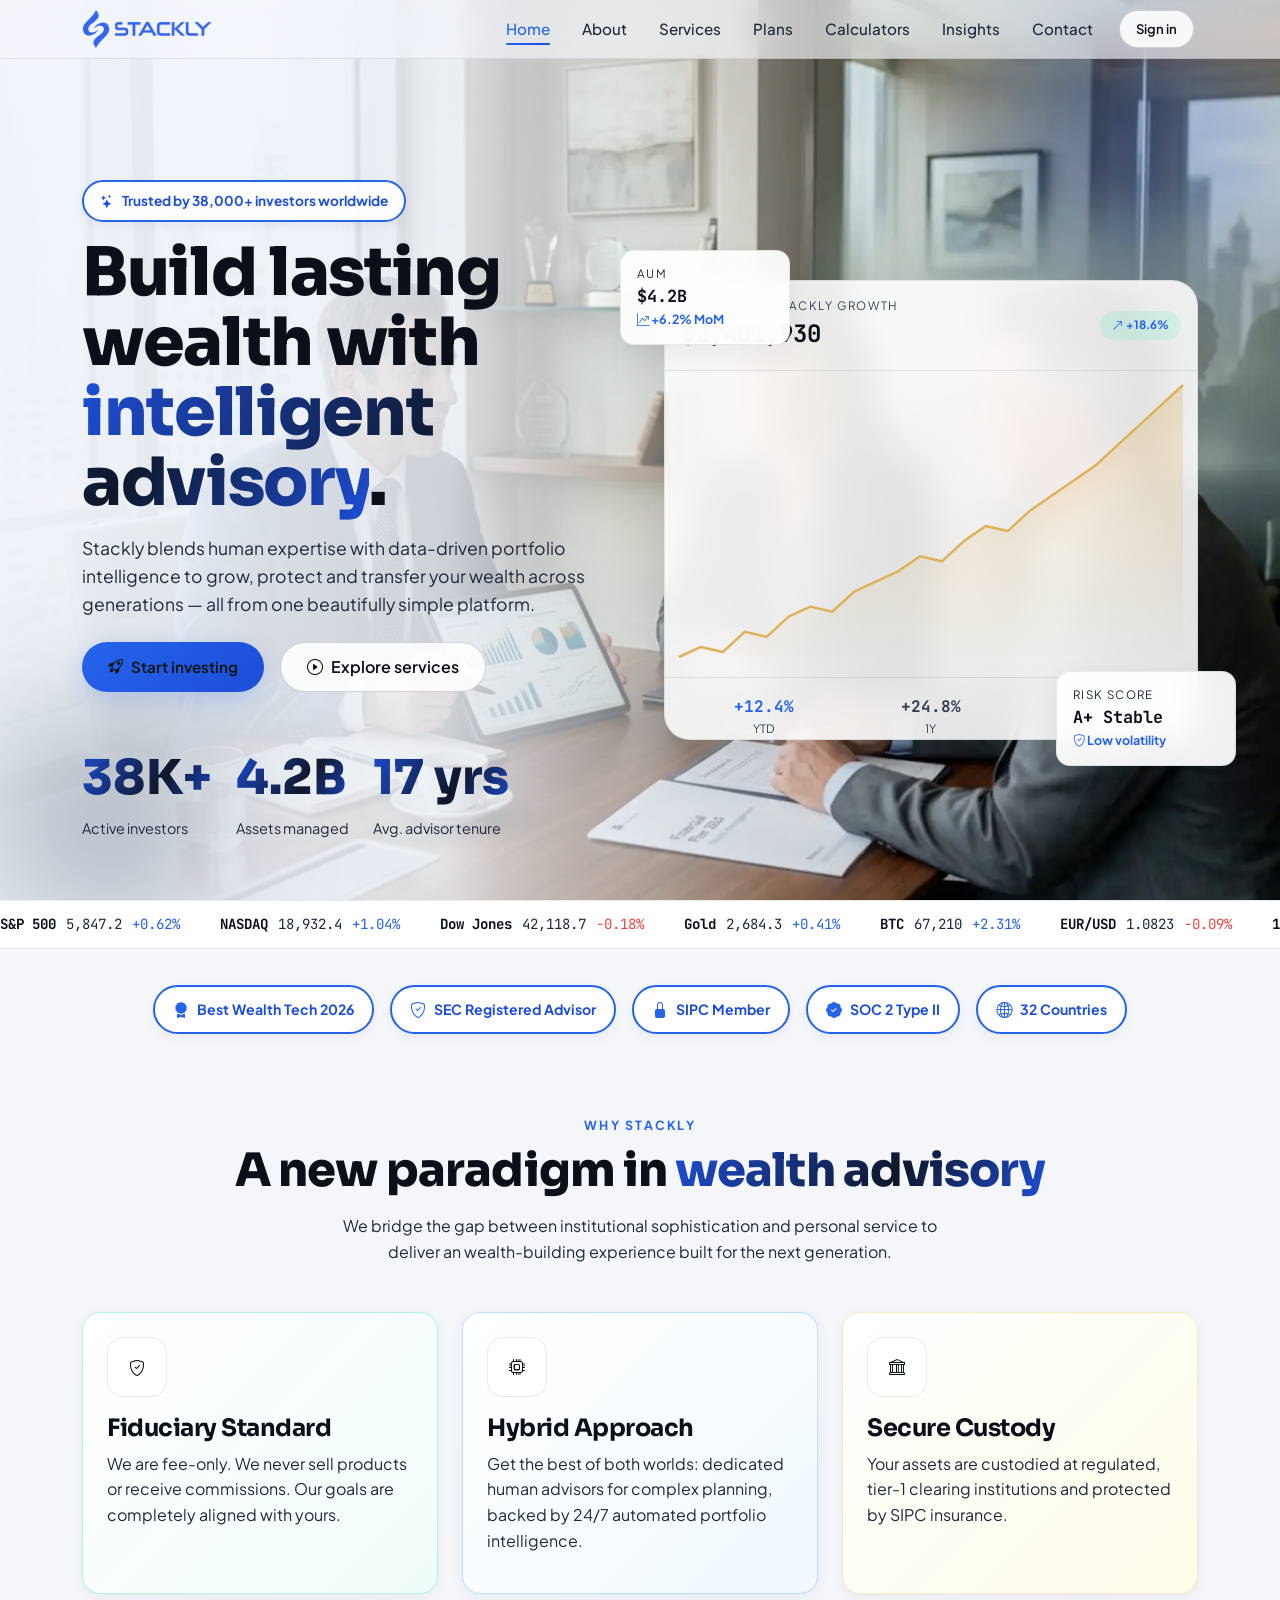
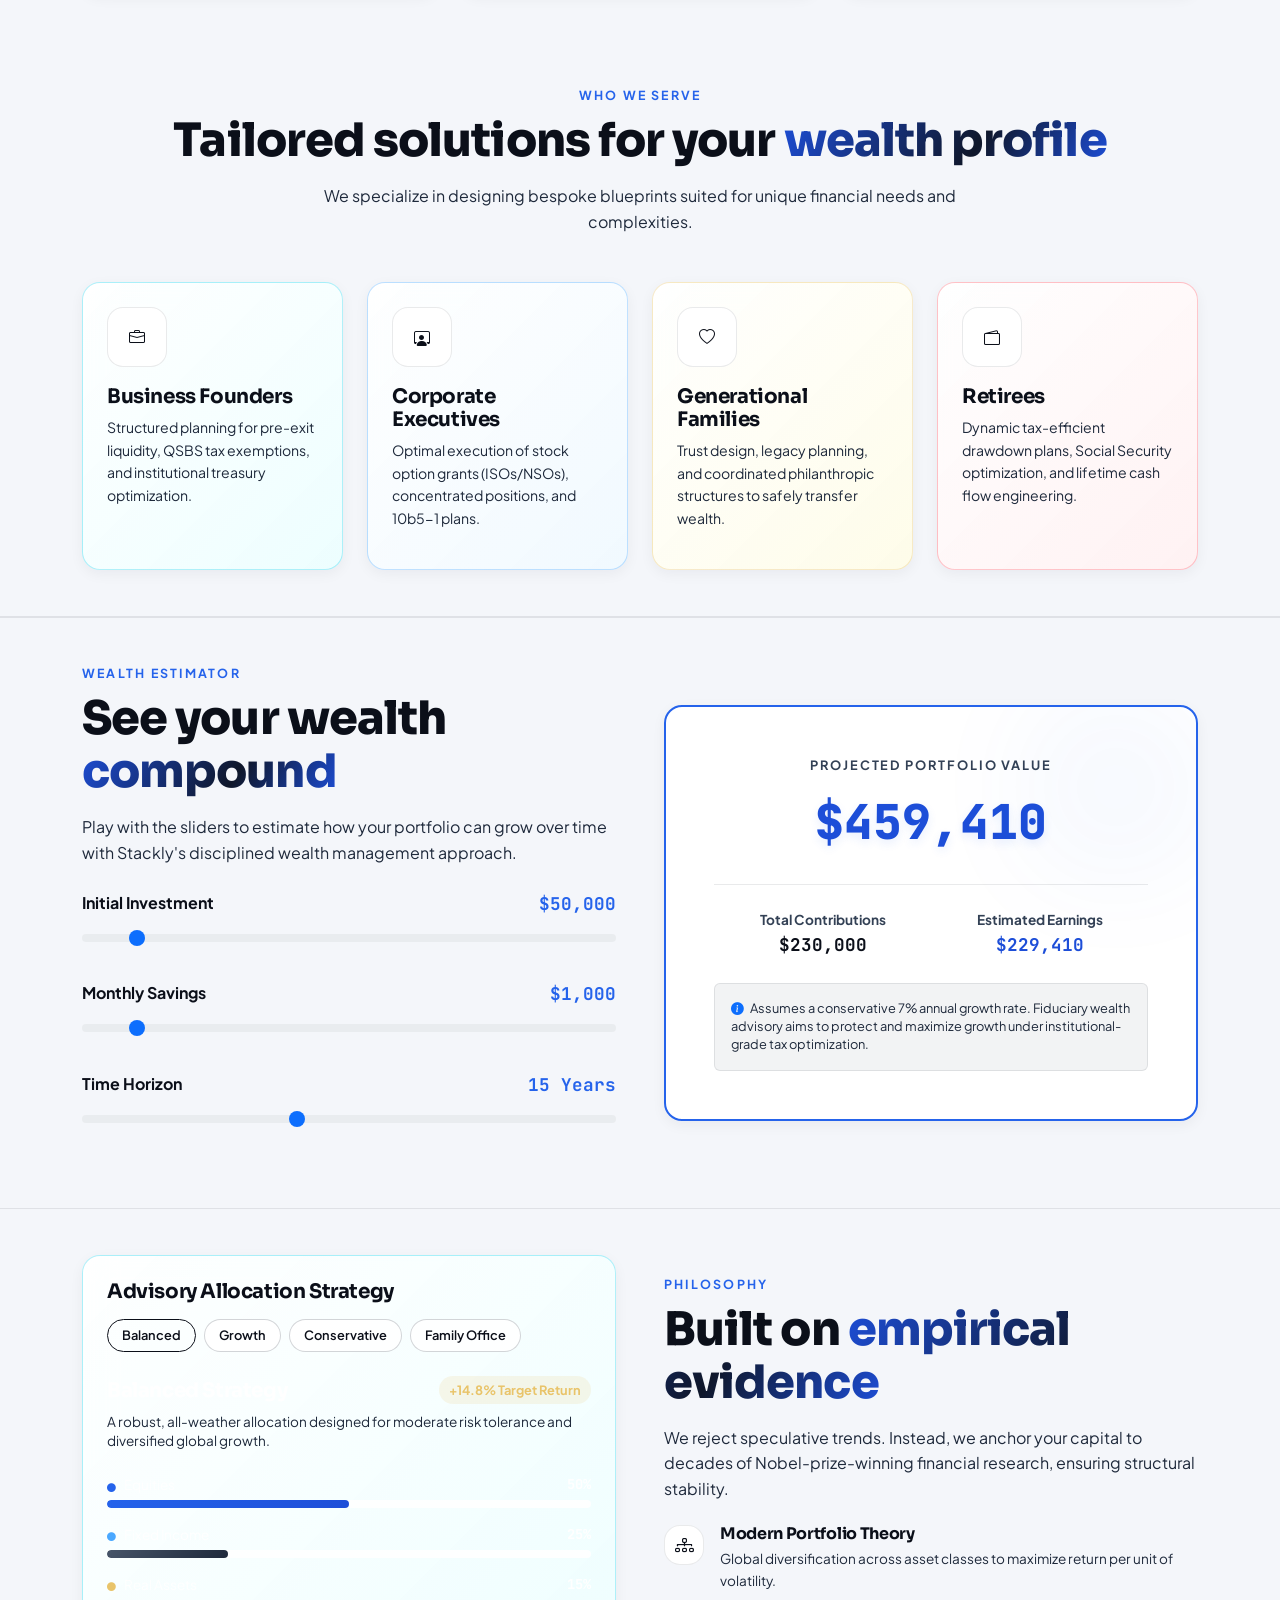
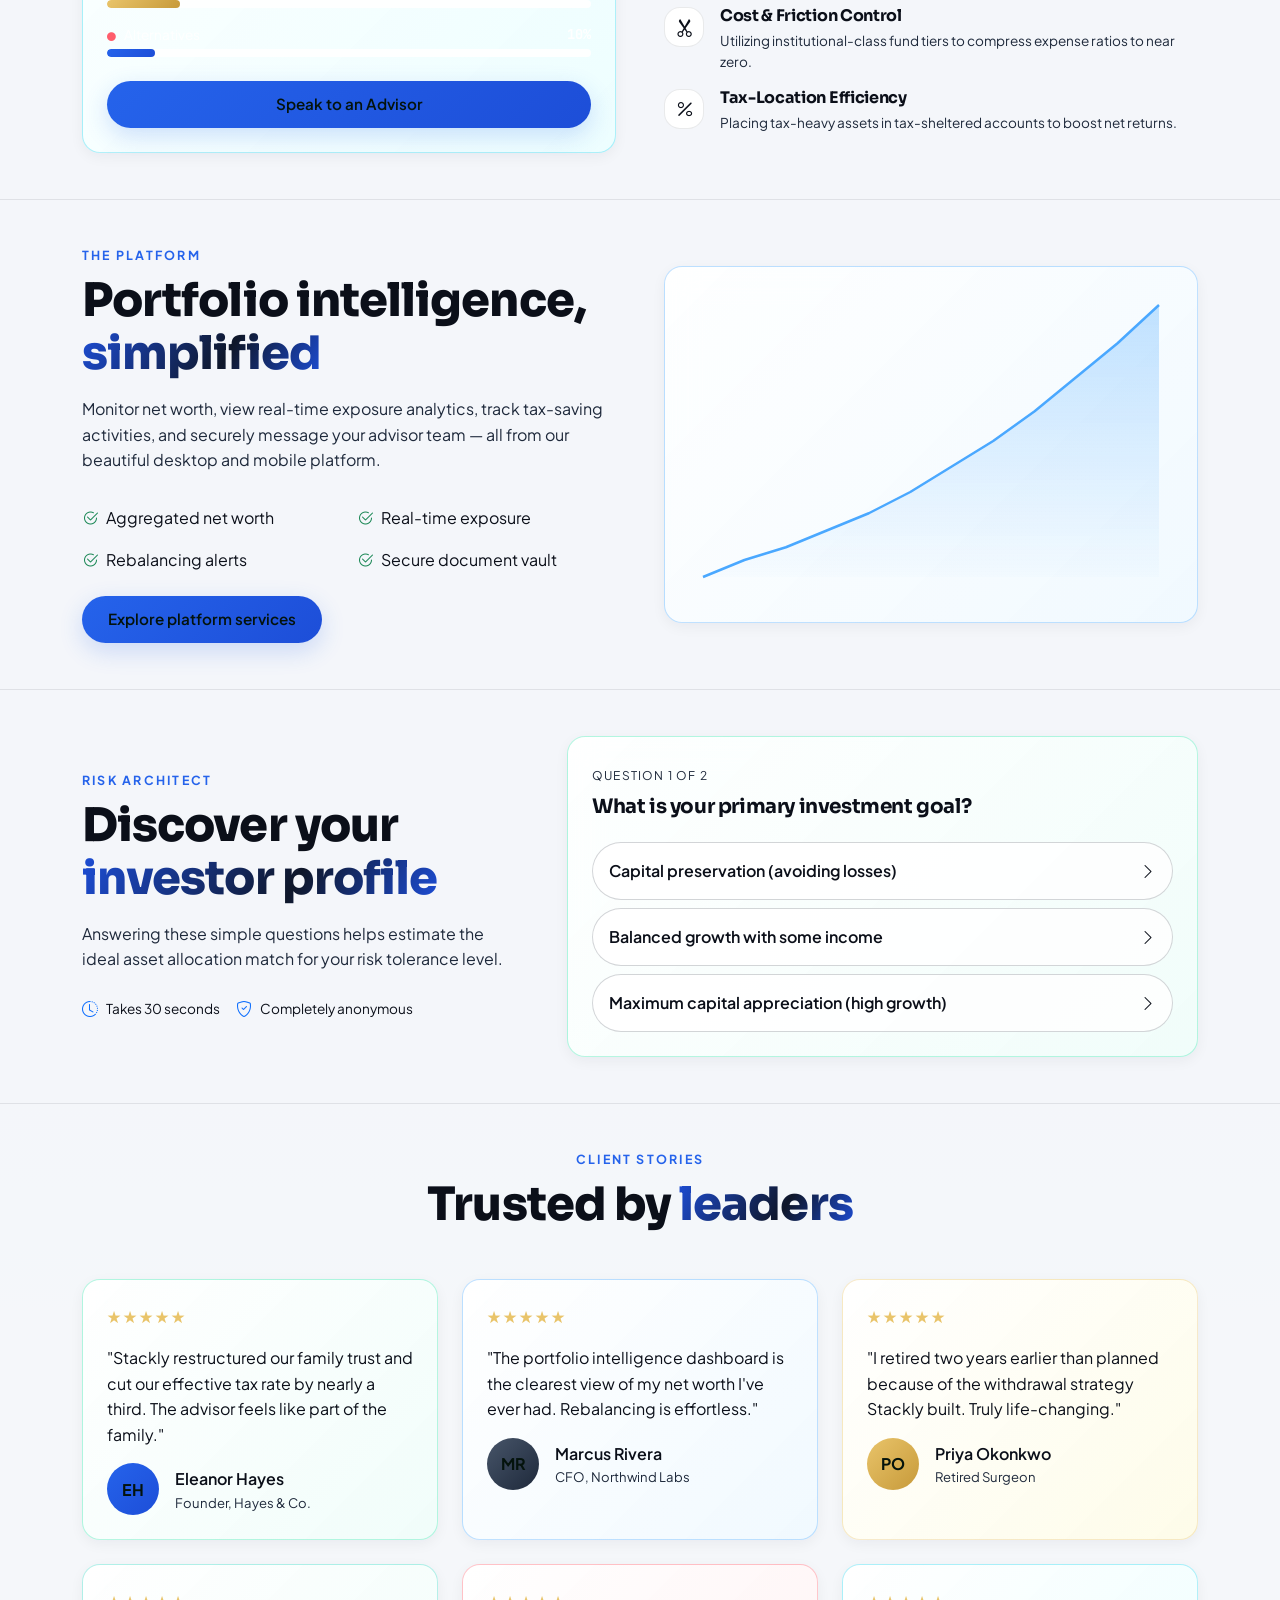
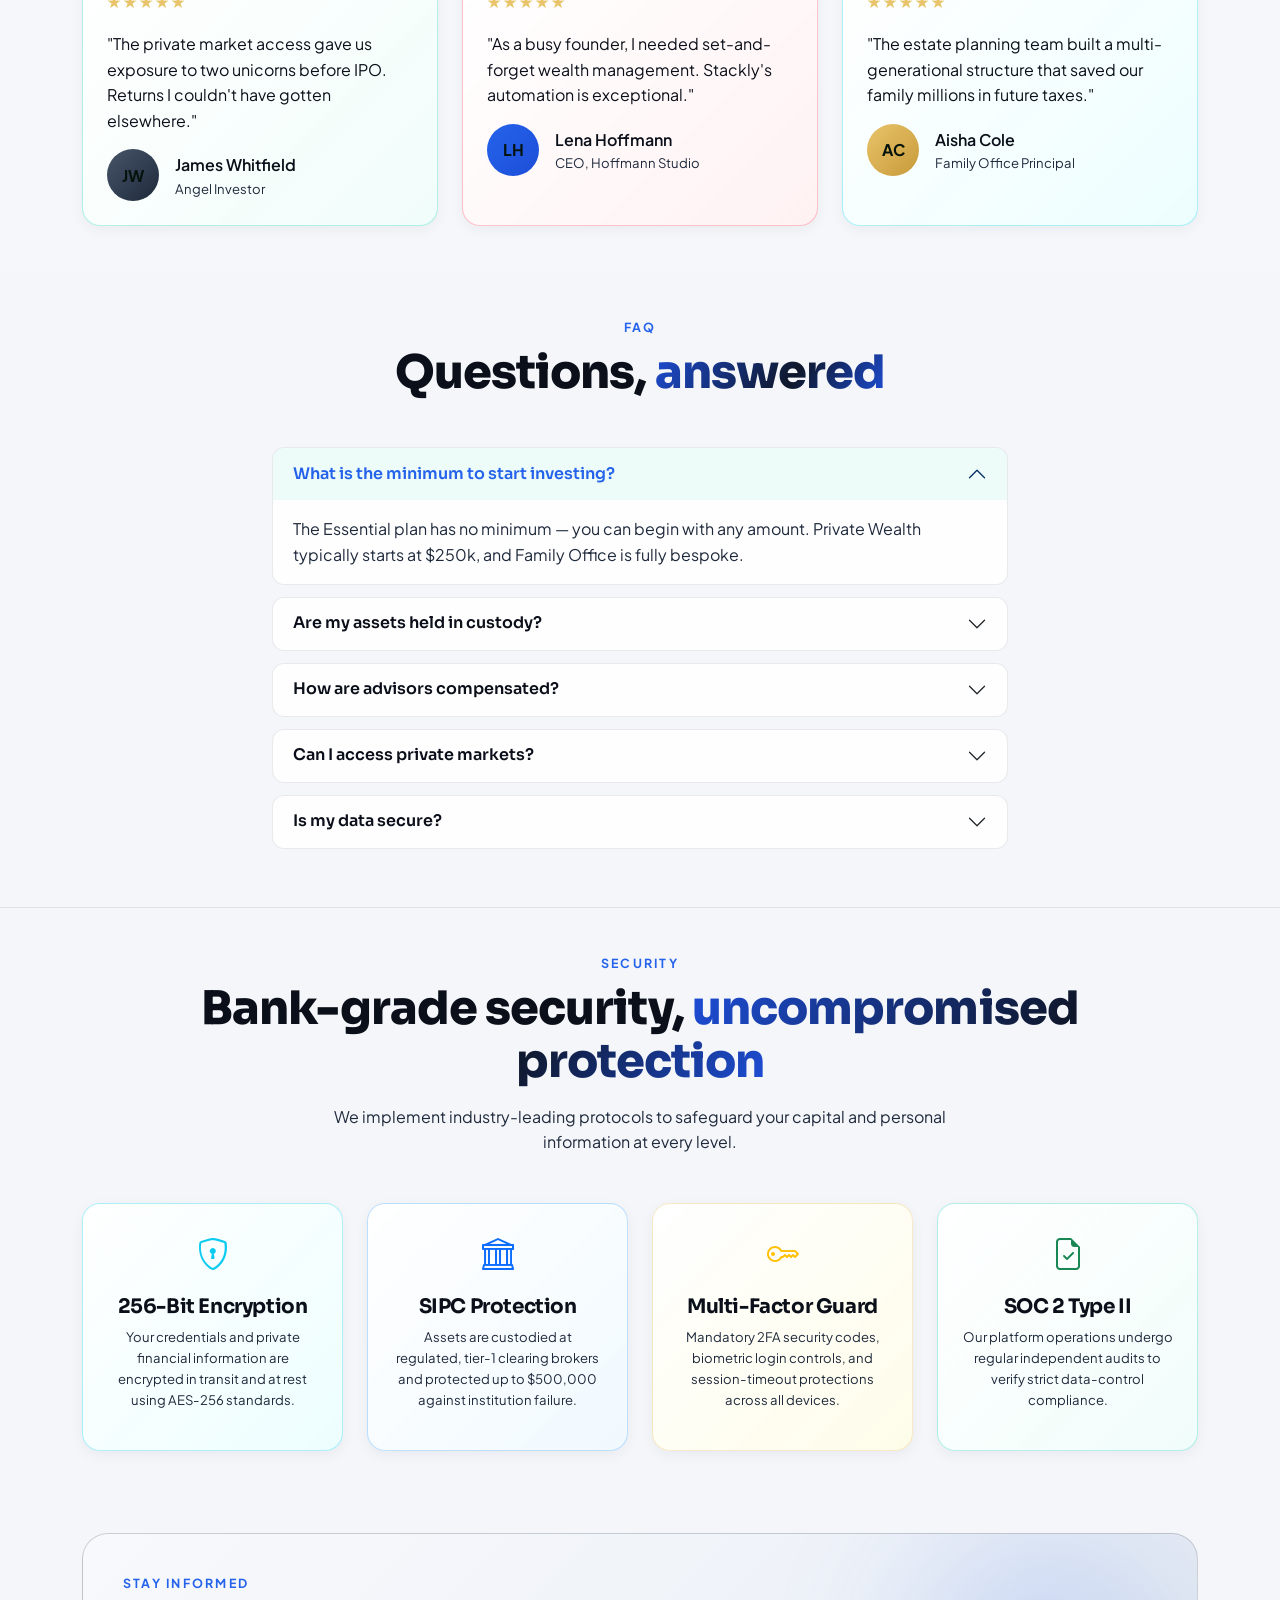
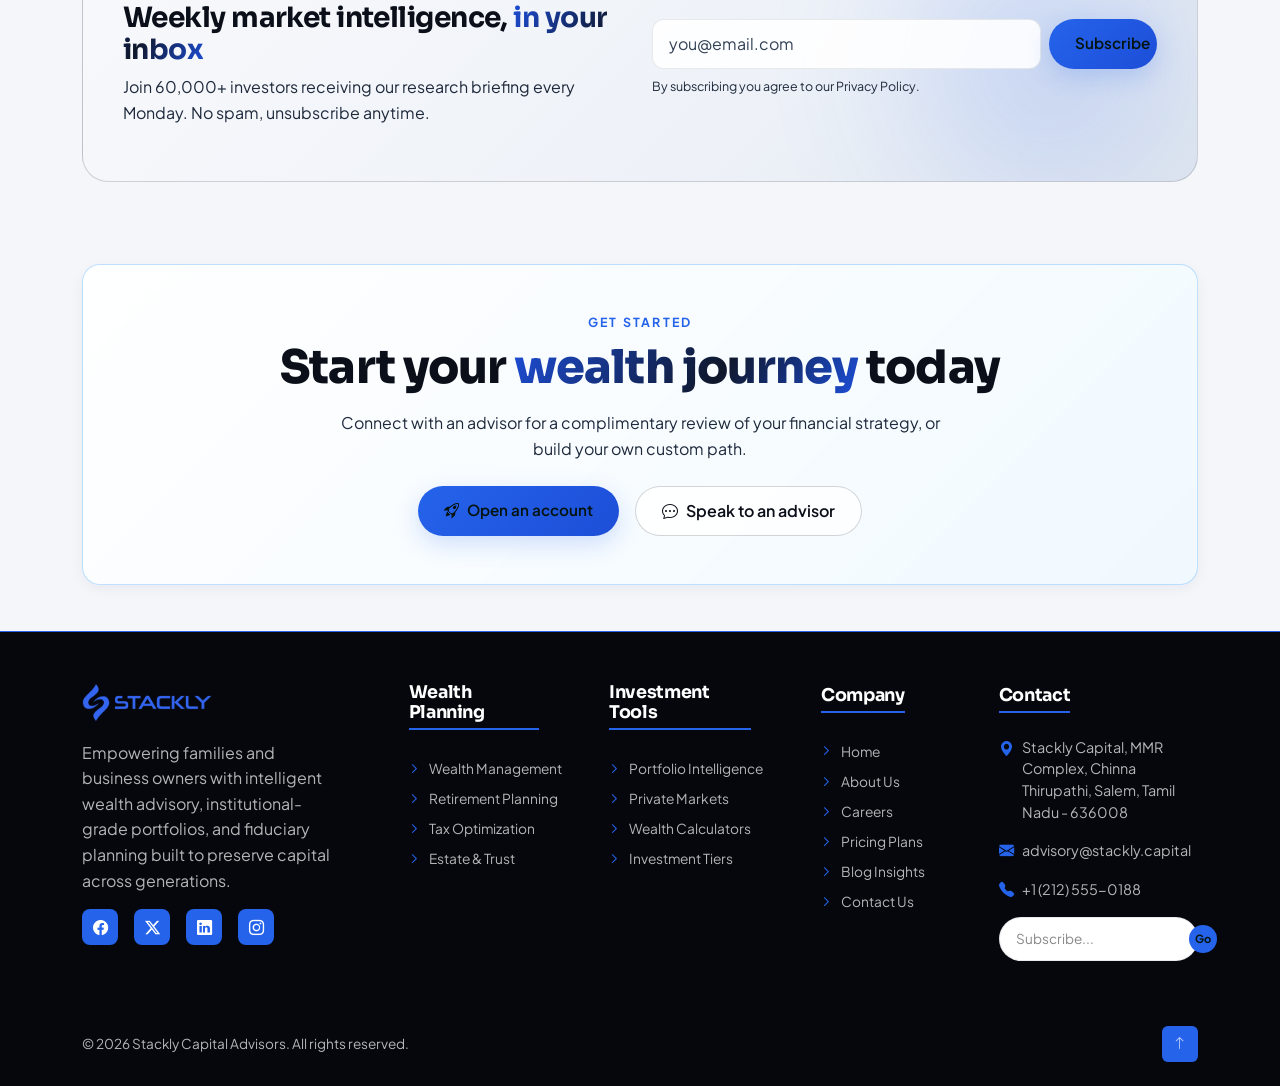
==== commit f0585e46: "Optimize backgrounds to WebP, fix footer text contrast, reduce vertical padding, clear hero banner, " ====
--- a/index.html
+++ b/index.html
@@ -1,32 +1,43 @@
 <!doctype html>
-<html lang="en" data-theme="dark">
+<html lang="en" data-theme="light">
+
 <head>
   <meta charset="UTF-8" />
   <meta name="viewport" content="width=device-width, initial-scale=1.0" />
   <title>Stackly — Investment & Wealth Advisory</title>
-  <meta name="description" content="Stackly — a world-class investment & wealth advisory platform. Wealth management, retirement planning, tax optimization and portfolio intelligence." />
-  <link rel="icon" href="data:image/svg+xml,%3Csvg xmlns='http://www.w3.org/2000/svg' viewBox='0 0 32 32'%3E%3Crect width='32' height='32' rx='8' fill='%232ee6a8'/%3E%3Cpath d='M7 21l5-6 4 3 9-10' stroke='%2304130c' stroke-width='2.5' fill='none' stroke-linecap='round' stroke-linejoin='round'/%3E%3C/svg%3E" />
-  <link href="https://fonts.googleapis.com/css2?family=Plus+Jakarta+Sans:wght@400;500;600;700;800&family=Sora:wght@600;700;800&family=JetBrains+Mono:wght@500;700&display=swap" rel="stylesheet" />
+  <meta name="description"
+    content="Stackly — a world-class investment & wealth advisory platform. Wealth management, retirement planning, tax optimization and portfolio intelligence." />
+  <link rel="icon"
+    href="data:image/svg+xml,%3Csvg xmlns='http://www.w3.org/2000/svg' viewBox='0 0 32 32'%3E%3Crect width='32' height='32' rx='8' fill='%232ee6a8'/%3E%3Cpath d='M7 21l5-6 4 3 9-10' stroke='%2304130c' stroke-width='2.5' fill='none' stroke-linecap='round' stroke-linejoin='round'/%3E%3C/svg%3E" />
+  <link
+    href="https://fonts.googleapis.com/css2?family=Plus+Jakarta+Sans:wght@400;500;600;700;800&family=Sora:wght@600;700;800&family=JetBrains+Mono:wght@500;700&display=swap"
+    rel="stylesheet" />
   <link href="https://cdn.jsdelivr.net/npm/bootstrap@5.3.3/dist/css/bootstrap.min.css" rel="stylesheet" />
   <link href="https://cdn.jsdelivr.net/npm/bootstrap-icons@1.11.3/font/bootstrap-icons.css" rel="stylesheet" />
   <link href="css/style.css" rel="stylesheet" />
 </head>
+
 <body class="page-index">
 
-  
-    
-    
+
+
+
   <nav class="navbar navbar-expand-lg navbar-glass">
     <div class="container">
-      <a class="brand" href="index.html"><span class="brand-mark"><img src="assets/logo-stackly.png" alt="Logo"></span><span class="brand-name">Stackly<b>Capital</b></span></a>
-      <button class="navbar-toggler text-light border-0" type="button" data-bs-toggle="collapse" data-bs-target="#nav"><i class="bi bi-list fs-2"></i></button>
+      <a class="brand" href="index.html"><span class="brand-mark"><img src="assets/logo-stackly.png"
+            alt="Logo"></span><span class="brand-name">Stackly<b>Capital</b></span></a>
+      <button class="navbar-toggler text-light border-0" type="button" data-bs-toggle="collapse"
+        data-bs-target="#nav"><i class="bi bi-list fs-2"></i></button>
       <div class="collapse navbar-collapse justify-content-end" id="nav">
         <div class="d-lg-none d-flex justify-content-between align-items-center mb-4 w-100">
           <span class="brand-mark"><img src="assets/logo-stackly.png" alt="Logo"></span>
-          <button type="button" class="btn-close btn-close-white" data-bs-toggle="collapse" data-bs-target="#nav"></button>
+          <button type="button" class="btn-close btn-close-white" data-bs-toggle="collapse"
+            data-bs-target="#nav"></button>
         </div>
         <div class="d-lg-none mb-4 w-100">
-          <div style="font-size:1.1rem; font-weight:700; color:var(--text); margin-bottom:12px; font-family:var(--font-display);">Search Now!</div>
+          <div
+            style="font-size:1.1rem; font-weight:700; color:var(--text); margin-bottom:12px; font-family:var(--font-display);">
+            Search Now!</div>
           <div class="input-group">
             <input type="text" class="form-control bg-dark border-secondary text-light" placeholder="Search here...">
             <span class="input-group-text bg-dark border-secondary text-light"><i class="bi bi-search"></i></span>
@@ -34,17 +45,25 @@
         </div>
         <ul class="navbar-nav align-items-lg-center gap-lg-1">
           <li class="nav-item"><a class="nav-link nav-link-custom" data-nav="index.html" href="index.html">Home</a></li>
-          <li class="nav-item"><a class="nav-link nav-link-custom" data-nav="about.html" href="about.html">About</a></li>
-          <li class="nav-item"><a class="nav-link nav-link-custom" data-nav="services.html" href="services.html">Services</a></li>
-          <li class="nav-item"><a class="nav-link nav-link-custom" data-nav="plans.html" href="plans.html">Plans</a></li>
-          <li class="nav-item"><a class="nav-link nav-link-custom" data-nav="calculators.html" href="calculators.html">Calculators</a></li>
-          <li class="nav-item"><a class="nav-link nav-link-custom" data-nav="blog.html" href="blog.html">Insights</a></li>
-          <li class="nav-item"><a class="nav-link nav-link-custom" data-nav="contact.html" href="contact.html">Contact</a></li>
+          <li class="nav-item"><a class="nav-link nav-link-custom" data-nav="about.html" href="about.html">About</a>
+          </li>
+          <li class="nav-item"><a class="nav-link nav-link-custom" data-nav="services.html"
+              href="services.html">Services</a></li>
+          <li class="nav-item"><a class="nav-link nav-link-custom" data-nav="plans.html" href="plans.html">Plans</a>
+          </li>
+          <li class="nav-item"><a class="nav-link nav-link-custom" data-nav="calculators.html"
+              href="calculators.html">Calculators</a></li>
+          <li class="nav-item"><a class="nav-link nav-link-custom" data-nav="blog.html" href="blog.html">Insights</a>
+          </li>
+          <li class="nav-item"><a class="nav-link nav-link-custom" data-nav="contact.html"
+              href="contact.html">Contact</a></li>
           <li class="nav-item ms-lg-2"><a class="btn btn-ghost btn-sm-grad" href="login.html">Sign in</a></li>
           <li class="nav-item"><a class="btn btn-grad btn-sm-grad" href="register.html">Get started</a></li>
         </ul>
         <div class="d-lg-none mt-auto pt-4 border-top border-secondary w-100">
-          <div style="font-size:1.1rem; font-weight:700; color:var(--text); margin-bottom:15px; font-family:var(--font-display);">Contact Info</div>
+          <div
+            style="font-size:1.1rem; font-weight:700; color:var(--text); margin-bottom:15px; font-family:var(--font-display);">
+            Contact Info</div>
           <div class="mb-3">
             <div style="font-size:0.75rem; color:var(--text-dim); text-transform:uppercase;">Phone</div>
             <div style="font-size:0.9rem; color:var(--text-muted);">+91 7010792745</div>
@@ -65,46 +84,74 @@
   <header class="hero">
     <div class="hero-bg" style="background-image:url('assets/bg-hero.webp');"></div>
     <div class="hero-grid-bg"></div>
-    <div class="hero-orb a"></div><div class="hero-orb b"></div><div class="hero-orb c"></div>
+    <div class="hero-orb a"></div>
+    <div class="hero-orb b"></div>
+    <div class="hero-orb c"></div>
 
     <div class="container position-relative">
       <div class="row align-items-center g-5">
         <div class="col-lg-6 reveal">
           <span class="hero-eyebrow"><i class="bi bi-stars"></i> Trusted by 38,000+ investors worldwide</span>
           <h1 class="hero-title mt-3">Build lasting wealth with <span class="grad">intelligent advisory</span>.</h1>
-          <p class="hero-sub mt-3">Stackly blends human expertise with data-driven portfolio intelligence to grow, protect and transfer your wealth across generations — all from one beautifully simple platform.</p>
+          <p class="hero-sub mt-3">Stackly blends human expertise with data-driven portfolio intelligence to grow,
+            protect and transfer your wealth across generations — all from one beautifully simple platform.</p>
           <div class="d-flex flex-wrap gap-3 mt-4">
             <a href="404.html" class="btn btn-grad"><i class="bi bi-rocket-takeoff"></i> Start investing</a>
             <a href="404.html" class="btn btn-ghost"><i class="bi bi-play-circle"></i> Explore services</a>
           </div>
           <div class="d-flex flex-wrap gap-4 mt-5">
-            <div><div class="counter" data-counter="38" data-suffix="K+">0</div><div class="counter-label">Active investors</div></div>
-            <div><div class="counter" data-counter="4.2" data-decimals="1" data-suffix="B">0</div><div class="counter-label">Assets managed</div></div>
-            <div><div class="counter" data-counter="17" data-suffix=" yrs">0</div><div class="counter-label">Avg. advisor tenure</div></div>
+            <div>
+              <div class="counter" data-counter="38" data-suffix="K+">0</div>
+              <div class="counter-label">Active investors</div>
+            </div>
+            <div>
+              <div class="counter" data-counter="4.2" data-decimals="1" data-suffix="B">0</div>
+              <div class="counter-label">Assets managed</div>
+            </div>
+            <div>
+              <div class="counter" data-counter="17" data-suffix=" yrs">0</div>
+              <div class="counter-label">Avg. advisor tenure</div>
+            </div>
           </div>
         </div>
 
         <div class="col-lg-6 reveal d2">
           <div class="hero-chart">
-            <div class="d-flex justify-content-between align-items-center p-3 border-bottom" style="border-color:var(--border) !important;">
-              <div>
-                <div style="font-size:.72rem;color:var(--text-dim);text-transform:uppercase;letter-spacing:.14em;">Portfolio · Stackly Growth</div>
+            <div class="d-flex justify-content-between align-items-center p-3 border-bottom"
+              style="border-color:var(--border) !important;">
+              <div>
+                <div style="font-size:.72rem;color:var(--text-dim);text-transform:uppercase;letter-spacing:.14em;">
+                  Portfolio · Stackly Growth</div>
                 <div class="mono" style="font-size:1.5rem;font-weight:700;">$2,481,930</div>
               </div>
               <span class="badge-soft badge-green"><i class="bi bi-arrow-up-right"></i> +18.6%</span>
             </div>
             <canvas id="heroChart" style="width:100%;height:300px;"></canvas>
-            <div class="d-flex justify-content-around text-center p-3 border-top" style="border-color:var(--border) !important;">
-              <div><div class="mono" style="font-weight:700;color:var(--primary)">+12.4%</div><div style="font-size:.72rem;color:var(--text-dim)">YTD</div></div>
-              <div><div class="mono" style="font-weight:700;color:var(--accent)">+24.8%</div><div style="font-size:.72rem;color:var(--text-dim)">1Y</div></div>
-              <div><div class="mono" style="font-weight:700;color:var(--gold)">+58.2%</div><div style="font-size:.72rem;color:var(--text-dim)">3Y</div></div>
+            <div class="d-flex justify-content-around text-center p-3 border-top"
+              style="border-color:var(--border) !important;">
+              <div>
+                <div class="mono" style="font-weight:700;color:var(--primary)">+12.4%</div>
+                <div style="font-size:.72rem;color:var(--text-dim)">YTD</div>
+              </div>
+              <div>
+                <div class="mono" style="font-weight:700;color:var(--accent)">+24.8%</div>
+                <div style="font-size:.72rem;color:var(--text-dim)">1Y</div>
+              </div>
+              <div>
+                <div class="mono" style="font-weight:700;color:var(--gold)">+58.2%</div>
+                <div style="font-size:.72rem;color:var(--text-dim)">3Y</div>
+              </div>
             </div>
           </div>
           <div class="float-card" style="top:-30px;left:-20px;width:170px;">
-            <div class="fc-label">AUM</div><div class="fc-val">$4.2B</div><div class="fc-up"><i class="bi bi-graph-up-arrow"></i> +6.2% MoM</div>
+            <div class="fc-label">AUM</div>
+            <div class="fc-val">$4.2B</div>
+            <div class="fc-up"><i class="bi bi-graph-up-arrow"></i> +6.2% MoM</div>
           </div>
           <div class="float-card" style="bottom:-26px;right:-14px;width:180px;animation-delay:-2s;">
-            <div class="fc-label">Risk score</div><div class="fc-val">A+ Stable</div><div class="fc-up"><i class="bi bi-shield-check"></i> Low volatility</div>
+            <div class="fc-label">Risk score</div>
+            <div class="fc-val">A+ Stable</div>
+            <div class="fc-up"><i class="bi bi-shield-check"></i> Low volatility</div>
           </div>
         </div>
       </div>
@@ -153,28 +200,32 @@
       <div class="text-center mb-5 reveal">
         <div class="eyebrow">Why Stackly</div>
         <h2 class="section-title mt-2">A new paradigm in <span class="grad-text">wealth advisory</span></h2>
-        <p class="section-sub mt-3">We bridge the gap between institutional sophistication and personal service to deliver an wealth-building experience built for the next generation.</p>
+        <p class="section-sub mt-3">We bridge the gap between institutional sophistication and personal service to
+          deliver an wealth-building experience built for the next generation.</p>
       </div>
       <div class="row g-4">
         <div class="col-lg-4 reveal">
           <div class="glass card-green p-4 h-100">
             <div class="svc-icon"><i class="bi bi-shield-check"></i></div>
             <h4>Fiduciary Standard</h4>
-            <p class="text-muted-2">We are fee-only. We never sell products or receive commissions. Our goals are completely aligned with yours.</p>
+            <p class="text-muted-2">We are fee-only. We never sell products or receive commissions. Our goals are
+              completely aligned with yours.</p>
           </div>
         </div>
         <div class="col-lg-4 reveal d1">
           <div class="glass card-blue p-4 h-100">
             <div class="svc-icon"><i class="bi bi-cpu"></i></div>
             <h4>Hybrid Approach</h4>
-            <p class="text-muted-2">Get the best of both worlds: dedicated human advisors for complex planning, backed by 24/7 automated portfolio intelligence.</p>
+            <p class="text-muted-2">Get the best of both worlds: dedicated human advisors for complex planning, backed
+              by 24/7 automated portfolio intelligence.</p>
           </div>
         </div>
         <div class="col-lg-4 reveal d2">
           <div class="glass card-gold p-4 h-100">
             <div class="svc-icon"><i class="bi bi-bank"></i></div>
             <h4>Secure Custody</h4>
-            <p class="text-muted-2">Your assets are custodied at regulated, tier-1 clearing institutions and protected by SIPC insurance.</p>
+            <p class="text-muted-2">Your assets are custodied at regulated, tier-1 clearing institutions and protected
+              by SIPC insurance.</p>
           </div>
         </div>
       </div>
@@ -182,40 +233,45 @@
   </section>
 
   <!-- Tailored Client Segments -->
-  <section class="section" style="background: var(--bg-1); border-bottom: 1px solid var(--border);">
+  <section class="section" style="background:transparent; border-bottom: 1px solid var(--border);">
     <div class="container">
       <div class="text-center mb-5 reveal">
         <div class="eyebrow">Who We Serve</div>
         <h2 class="section-title mt-2">Tailored solutions for your <span class="grad-text">wealth profile</span></h2>
-        <p class="section-sub mt-3">We specialize in designing bespoke blueprints suited for unique financial needs and complexities.</p>
+        <p class="section-sub mt-3">We specialize in designing bespoke blueprints suited for unique financial needs and
+          complexities.</p>
       </div>
       <div class="row g-4 justify-content-center">
         <div class="col-md-6 col-lg-3 reveal">
           <div class="glass card-cyan p-4 h-100">
             <div class="svc-icon"><i class="bi bi-briefcase"></i></div>
             <h5>Business Founders</h5>
-            <p class="text-muted-2" style="font-size: .88rem;">Structured planning for pre-exit liquidity, QSBS tax exemptions, and institutional treasury optimization.</p>
+            <p class="text-muted-2" style="font-size: .88rem;">Structured planning for pre-exit liquidity, QSBS tax
+              exemptions, and institutional treasury optimization.</p>
           </div>
         </div>
         <div class="col-md-6 col-lg-3 reveal d1">
           <div class="glass card-blue p-4 h-100">
             <div class="svc-icon"><i class="bi bi-person-workspace"></i></div>
             <h5>Corporate Executives</h5>
-            <p class="text-muted-2" style="font-size: .88rem;">Optimal execution of stock option grants (ISOs/NSOs), concentrated positions, and 10b5-1 plans.</p>
+            <p class="text-muted-2" style="font-size: .88rem;">Optimal execution of stock option grants (ISOs/NSOs),
+              concentrated positions, and 10b5-1 plans.</p>
           </div>
         </div>
         <div class="col-md-6 col-lg-3 reveal d2">
           <div class="glass card-gold p-4 h-100">
             <div class="svc-icon"><i class="bi bi-heart"></i></div>
             <h5>Generational Families</h5>
-            <p class="text-muted-2" style="font-size: .88rem;">Trust design, legacy planning, and coordinated philanthropic structures to safely transfer wealth.</p>
+            <p class="text-muted-2" style="font-size: .88rem;">Trust design, legacy planning, and coordinated
+              philanthropic structures to safely transfer wealth.</p>
           </div>
         </div>
         <div class="col-md-6 col-lg-3 reveal d3">
           <div class="glass card-rose p-4 h-100">
             <div class="svc-icon"><i class="bi bi-wallet2"></i></div>
             <h5>Retirees</h5>
-            <p class="text-muted-2" style="font-size: .88rem;">Dynamic tax-efficient drawdown plans, Social Security optimization, and lifetime cash flow engineering.</p>
+            <p class="text-muted-2" style="font-size: .88rem;">Dynamic tax-efficient drawdown plans, Social Security
+              optimization, and lifetime cash flow engineering.</p>
           </div>
         </div>
       </div>
@@ -223,62 +279,82 @@
   </section>
 
   <!-- Interactive Wealth Estimator -->
-  <section class="section" style="background:var(--bg-0); border-top: 1px solid var(--border); border-bottom: 1px solid var(--border);">
+  <section class="section"
+    style="background:transparent; border-top: 1px solid var(--border); border-bottom: 1px solid var(--border);">
     <div class="container">
       <div class="row align-items-center g-5">
         <div class="col-lg-6 reveal">
           <div class="eyebrow">Wealth Estimator</div>
           <h2 class="section-title mt-2">See your wealth <span class="grad-text">compound</span></h2>
-          <p class="text-muted-2 mt-3">Play with the sliders to estimate how your portfolio can grow over time with Stackly's disciplined wealth management approach.</p>
-          
+          <p class="text-muted-2 mt-3">Play with the sliders to estimate how your portfolio can grow over time with
+            Stackly's disciplined wealth management approach.</p>
+
           <div class="mt-4">
             <div class="mb-4">
               <div class="d-flex justify-content-between mb-2">
-                <span class="fw-semibold">Initial Investment</span>
-                <span class="mono text-success fw-bold" id="initial-val">$50,000</span>
-              </div>
-              <input type="range" class="form-range" id="initial-slider" min="5000" max="500000" step="5000" value="50000">
-            </div>
-            
+                <span class="fw-bold" style="color: var(--text);">Initial Investment</span>
+                <span class="mono fw-bold" id="initial-val"
+                  style="color: var(--primary); font-size: 1.1rem;">$50,000</span>
+              </div>
+              <input type="range" class="form-range" id="initial-slider" min="5000" max="500000" step="5000"
+                value="50000" style="accent-color: var(--primary);">
+            </div>
+
             <div class="mb-4">
               <div class="d-flex justify-content-between mb-2">
-                <span class="fw-semibold">Monthly Savings</span>
-                <span class="mono text-success fw-bold" id="monthly-val">$1,000</span>
-              </div>
-              <input type="range" class="form-range" id="monthly-slider" min="100" max="10000" step="100" value="1000">
-            </div>
-            
+                <span class="fw-bold" style="color: var(--text);">Monthly Savings</span>
+                <span class="mono fw-bold" id="monthly-val"
+                  style="color: var(--primary); font-size: 1.1rem;">$1,000</span>
+              </div>
+              <input type="range" class="form-range" id="monthly-slider" min="100" max="10000" step="100" value="1000"
+                style="accent-color: var(--primary);">
+            </div>
+
             <div class="mb-4">
               <div class="d-flex justify-content-between mb-2">
-                <span class="fw-semibold">Time Horizon</span>
-                <span class="mono text-success fw-bold" id="years-val">15 Years</span>
-              </div>
-              <input type="range" class="form-range" id="years-slider" min="5" max="30" step="1" value="15">
-            </div>
-          </div>
-        </div>
-        
+                <span class="fw-bold" style="color: var(--text);">Time Horizon</span>
+                <span class="mono fw-bold" id="years-val" style="color: var(--primary); font-size: 1.1rem;">15
+                  Years</span>
+              </div>
+              <input type="range" class="form-range" id="years-slider" min="5" max="30" step="1" value="15"
+                style="accent-color: var(--primary);">
+            </div>
+          </div>
+        </div>
+
         <div class="col-lg-6 reveal d1">
-          <div class="glass card-teal p-5 text-center position-relative overflow-hidden">
-            <div class="hero-orb a" style="opacity: 0.15; top: -20px; right: -20px; width: 200px; height: 200px;"></div>
-            <span class="text-uppercase tracking-wider text-muted-2" style="font-size: .8rem; letter-spacing: 0.15em;">Projected Portfolio Value</span>
-            <div class="mono mt-2 mb-4" id="projected-total" style="font-size: 3rem; font-weight: 800; color: var(--primary); text-shadow: 0 0 20px rgba(46, 230, 168, 0.2);">
+          <div class="glass card-teal p-5 text-center position-relative overflow-hidden"
+            style="background: rgba(255,255,255,0.95); border: 2px solid var(--primary);">
+            <div class="hero-orb a"
+              style="opacity: 0.15; top: -20px; right: -20px; width: 200px; height: 200px; background: radial-gradient(circle, var(--primary), transparent 65%);">
+            </div>
+            <span class="text-uppercase tracking-wider fw-bold d-block mb-1"
+              style="font-size: .8rem; letter-spacing: 0.15em; color: var(--text-dim);">Projected Portfolio Value</span>
+            <div class="mono mt-2 mb-4" id="projected-total"
+              style="font-size: 3rem; font-weight: 800; color: var(--primary-2); text-shadow: 0 4px 10px rgba(37,99,235,0.1);">
               $412,450
             </div>
-            
+
             <div class="d-flex justify-content-around border-top pt-4" style="border-color: var(--border) !important;">
               <div>
-                <span class="text-muted-2 d-block" style="font-size: .75rem;">Total Contributions</span>
-                <span class="mono fw-bold text-light" id="total-contributions">$230,000</span>
-              </div>
-              <div>
-                <span class="text-muted-2 d-block" style="font-size: .75rem;">Estimated Earnings</span>
-                <span class="mono fw-bold text-success" id="estimated-earnings">$182,450</span>
-              </div>
-            </div>
-            
-            <div class="mt-4 p-3 rounded bg-dark bg-opacity-25 text-muted-2" style="font-size: .8rem;">
-              <i class="bi bi-info-circle"></i> Assumes a conservative 7% annual growth rate. Fiduciary wealth advisory aims to protect and maximize growth under institutional-grade tax optimization.
+                <span class="fw-bold d-block" style="font-size: .85rem; color: var(--text-dim);">Total
+                  Contributions</span>
+                <span class="mono fw-bold" id="total-contributions"
+                  style="font-size: 1.1rem; color: var(--text);">$230,000</span>
+              </div>
+              <div>
+                <span class="fw-bold d-block" style="font-size: .85rem; color: var(--text-dim);">Estimated
+                  Earnings</span>
+                <span class="mono fw-bold" id="estimated-earnings"
+                  style="font-size: 1.1rem; color: var(--primary-2);">$182,450</span>
+              </div>
+            </div>
+
+            <div class="mt-4 p-3 rounded text-start"
+              style="font-size: .8rem; background: rgba(15, 23, 42, 0.05); color: var(--text-muted); line-height: 1.4; border: 1px solid var(--border);">
+              <i class="bi bi-info-circle-fill text-primary" style="margin-right: 4px;"></i> Assumes a conservative 7%
+              annual growth rate. Fiduciary wealth advisory aims to protect and maximize growth under
+              institutional-grade tax optimization.
             </div>
           </div>
         </div>
@@ -287,46 +363,180 @@
   </section>
 
   <!-- Philosophy & Asset Pillars -->
-  <section class="section" style="background: var(--bg-1); border-bottom: 1px solid var(--border);">
+  <section class="section" style="background:transparent; border-bottom: 1px solid var(--border);">
     <div class="container">
       <div class="row align-items-center g-5">
         <div class="col-lg-6 reveal order-lg-2">
           <div class="eyebrow">Philosophy</div>
           <h2 class="section-title mt-2">Built on <span class="grad-text">empirical evidence</span></h2>
-          <p class="text-muted-2 mt-3">We reject speculative trends. Instead, we anchor your capital to decades of Nobel-prize-winning financial research, ensuring structural stability.</p>
+          <p class="text-muted-2 mt-3">We reject speculative trends. Instead, we anchor your capital to decades of
+            Nobel-prize-winning financial research, ensuring structural stability.</p>
           <div class="mt-4">
             <div class="d-flex gap-3 mb-3">
-              <div class="svc-icon" style="width:40px; height:40px; margin-bottom:0; flex-shrink:0;"><i class="bi bi-diagram-3" style="font-size: 1.2rem;"></i></div>
+              <div class="svc-icon" style="width:40px; height:40px; margin-bottom:0; flex-shrink:0;"><i
+                  class="bi bi-diagram-3" style="font-size: 1.2rem;"></i></div>
               <div>
                 <h6 class="mb-1">Modern Portfolio Theory</h6>
-                <p class="text-muted-2 mb-0" style="font-size: .85rem;">Global diversification across asset classes to maximize return per unit of volatility.</p>
+                <p class="text-muted-2 mb-0" style="font-size: .85rem;">Global diversification across asset classes to
+                  maximize return per unit of volatility.</p>
               </div>
             </div>
             <div class="d-flex gap-3 mb-3">
-              <div class="svc-icon" style="width:40px; height:40px; margin-bottom:0; flex-shrink:0;"><i class="bi bi-scissors" style="font-size: 1.2rem;"></i></div>
+              <div class="svc-icon" style="width:40px; height:40px; margin-bottom:0; flex-shrink:0;"><i
+                  class="bi bi-scissors" style="font-size: 1.2rem;"></i></div>
               <div>
                 <h6 class="mb-1">Cost & Friction Control</h6>
-                <p class="text-muted-2 mb-0" style="font-size: .85rem;">Utilizing institutional-class fund tiers to compress expense ratios to near zero.</p>
+                <p class="text-muted-2 mb-0" style="font-size: .85rem;">Utilizing institutional-class fund tiers to
+                  compress expense ratios to near zero.</p>
               </div>
             </div>
             <div class="d-flex gap-3">
-              <div class="svc-icon" style="width:40px; height:40px; margin-bottom:0; flex-shrink:0;"><i class="bi bi-percent" style="font-size: 1.2rem;"></i></div>
+              <div class="svc-icon" style="width:40px; height:40px; margin-bottom:0; flex-shrink:0;"><i
+                  class="bi bi-percent" style="font-size: 1.2rem;"></i></div>
               <div>
                 <h6 class="mb-1">Tax-Location Efficiency</h6>
-                <p class="text-muted-2 mb-0" style="font-size: .85rem;">Placing tax-heavy assets in tax-sheltered accounts to boost net returns.</p>
+                <p class="text-muted-2 mb-0" style="font-size: .85rem;">Placing tax-heavy assets in tax-sheltered
+                  accounts to boost net returns.</p>
               </div>
             </div>
           </div>
         </div>
         <div class="col-lg-6 reveal order-lg-1">
-          <div class="glass card-cyan p-4">
-            <canvas data-chart-donut='[{"value":50,"color":"#2ee6a8"},{"value":25,"color":"#4aa8ff"},{"value":15,"color":"#e9c46a"},{"value":10,"color":"#ff5d6c"}]' style="width:260px;height:260px;margin: 0 auto;"></canvas>
-            <div class="d-flex justify-content-around text-center mt-3" style="font-size: .75rem;">
-              <div><span class="fw-bold" style="color: #2ee6a8;">50%</span><div class="text-muted-2">Equities</div></div>
-              <div><span class="fw-bold" style="color: #4aa8ff;">25%</span><div class="text-muted-2">Bonds</div></div>
-              <div><span class="fw-bold" style="color: #e9c46a;">15%</span><div class="text-muted-2">Real Estate</div></div>
-              <div><span class="fw-bold" style="color: #ff5d6c;">10%</span><div class="text-muted-2">Alternatives</div></div>
-            </div>
+          <div class="glass p-4 card-cyan h-100">
+            <h5 class="mb-3">Advisory Allocation Strategy</h5>
+            <div class="d-flex gap-2 flex-wrap mb-4" id="strategy-tabs">
+              <button class="btn btn-ghost btn-sm-grad active" style="padding: 6px 14px; font-size: 0.8rem;"
+                onclick="selectStrategy('balanced', this)">Balanced</button>
+              <button class="btn btn-ghost btn-sm-grad" style="padding: 6px 14px; font-size: 0.8rem;"
+                onclick="selectStrategy('growth', this)">Growth</button>
+              <button class="btn btn-ghost btn-sm-grad" style="padding: 6px 14px; font-size: 0.8rem;"
+                onclick="selectStrategy('conservative', this)">Conservative</button>
+              <button class="btn btn-ghost btn-sm-grad" style="padding: 6px 14px; font-size: 0.8rem;"
+                onclick="selectStrategy('elite', this)">Family Office</button>
+            </div>
+
+            <div id="strategy-info" class="mb-4">
+              <div class="d-flex justify-content-between align-items-center mb-2">
+                <h4 id="strat-name" class="mb-0 text-white font-weight-bold" style="font-size: 1.25rem;">Balanced
+                  Strategy</h4>
+                <span id="strat-target" class="badge-soft badge-gold"
+                  style="font-size: .8rem; padding: 4px 10px;">+14.8% Target Return</span>
+              </div>
+              <p id="strat-desc" class="text-muted-2" style="font-size: .85rem; line-height: 1.4;">A robust, all-weather
+                allocation designed for moderate risk tolerance and diversified global growth.</p>
+            </div>
+
+            <div class="d-flex flex-column gap-3" id="strat-allocation-list">
+              <!-- Equities -->
+              <div>
+                <div class="d-flex justify-content-between align-items-center mb-1">
+                  <span class="text-white" style="font-size: .85rem;"><i class="bi bi-circle-fill"
+                      style="color: #2563eb; font-size: 0.55rem; margin-right: 6px;"></i> Equities</span>
+                  <span id="pct-equities" class="mono fw-bold text-white" style="font-size: .85rem;">50%</span>
+                </div>
+                <div class="progress-soft">
+                  <div id="bar-equities" class="bar" style="width: 50%;"></div>
+                </div>
+              </div>
+              <!-- Fixed Income -->
+              <div>
+                <div class="d-flex justify-content-between align-items-center mb-1">
+                  <span class="text-white" style="font-size: .85rem;"><i class="bi bi-circle-fill"
+                      style="color: #4aa8ff; font-size: 0.55rem; margin-right: 6px;"></i> Fixed Income</span>
+                  <span id="pct-bonds" class="mono fw-bold text-white" style="font-size: .85rem;">25%</span>
+                </div>
+                <div class="progress-soft">
+                  <div id="bar-bonds" class="bar" style="width: 25%; background: var(--grad-accent);"></div>
+                </div>
+              </div>
+              <!-- Alternatives -->
+              <div>
+                <div class="d-flex justify-content-between align-items-center mb-1">
+                  <span class="text-white" style="font-size: .85rem;"><i class="bi bi-circle-fill"
+                      style="color: #e9c46a; font-size: 0.55rem; margin-right: 6px;"></i> Real Assets</span>
+                  <span id="pct-real" class="mono fw-bold text-white" style="font-size: .85rem;">15%</span>
+                </div>
+                <div class="progress-soft">
+                  <div id="bar-real" class="bar" style="width: 15%; background: var(--grad-gold);"></div>
+                </div>
+              </div>
+              <!-- Private Credit -->
+              <div>
+                <div class="d-flex justify-content-between align-items-center mb-1">
+                  <span class="text-white" style="font-size: .85rem;"><i class="bi bi-circle-fill"
+                      style="color: #ff5d6c; font-size: 0.55rem; margin-right: 6px;"></i> Alternatives</span>
+                  <span id="pct-alt" class="mono fw-bold text-white" style="font-size: .85rem;">10%</span>
+                </div>
+                <div class="progress-soft">
+                  <div id="bar-alt" class="bar" style="width: 10%; background: var(--grad-primary);"></div>
+                </div>
+              </div>
+            </div>
+
+            <a href="404.html" class="btn btn-grad w-100 mt-4" style="justify-content: center;">Speak to an
+              Advisor</a>
+
+            <script>
+              const strategies = {
+                balanced: {
+                  name: 'Balanced Strategy',
+                  target: '+14.8% Target Return',
+                  desc: 'A robust, all-weather allocation designed for moderate risk tolerance and diversified global growth.',
+                  equities: '50%',
+                  bonds: '25%',
+                  real: '15%',
+                  alt: '10%'
+                },
+                growth: {
+                  name: 'Growth & Venture',
+                  target: '+21.4% Target Return',
+                  desc: 'Aggressive growth focus capturing technology ventures, early stage equities, and high-yield alternatives.',
+                  equities: '70%',
+                  bonds: '10%',
+                  real: '10%',
+                  alt: '10%'
+                },
+                conservative: {
+                  name: 'Capital Preservation',
+                  target: '+8.6% Target Return',
+                  desc: 'Prioritizes lower volatility and stable yield through fixed-income treasuries and absolute return hedges.',
+                  equities: '30%',
+                  bonds: '50%',
+                  real: '15%',
+                  alt: '5%'
+                },
+                elite: {
+                  name: 'Family Office (Elite)',
+                  target: '+26.8% Target Return',
+                  desc: 'Exclusive institutional-grade strategy focusing heavily on private credit, venture assets, and real estate.',
+                  equities: '40%',
+                  bonds: '10%',
+                  real: '25%',
+                  alt: '25%'
+                }
+              };
+
+              function selectStrategy(type, btn) {
+                const tabs = document.getElementById('strategy-tabs');
+                tabs.querySelectorAll('.btn').forEach(b => b.classList.remove('active'));
+                btn.classList.add('active');
+
+                const s = strategies[type];
+                document.getElementById('strat-name').textContent = s.name;
+                document.getElementById('strat-target').textContent = s.target;
+                document.getElementById('strat-desc').textContent = s.desc;
+
+                document.getElementById('pct-equities').textContent = s.equities;
+                document.getElementById('pct-bonds').textContent = s.bonds;
+                document.getElementById('pct-real').textContent = s.real;
+                document.getElementById('pct-alt').textContent = s.alt;
+
+                document.getElementById('bar-equities').style.width = s.equities;
+                document.getElementById('bar-bonds').style.width = s.bonds;
+                document.getElementById('bar-real').style.width = s.real;
+                document.getElementById('bar-alt').style.width = s.alt;
+              }
+            </script>
           </div>
         </div>
       </div>
@@ -334,24 +544,38 @@
   </section>
 
   <!-- Interactive Platform Preview -->
-  <section class="section" style="background:var(--bg-1);">
+  <section class="section" style="background:transparent;">
     <div class="container">
       <div class="row align-items-center g-5 reveal">
         <div class="col-lg-6">
           <div class="eyebrow">The Platform</div>
           <h2 class="section-title mt-2">Portfolio intelligence, <span class="grad-text">simplified</span></h2>
-          <p class="text-muted-2 mt-3">Monitor net worth, view real-time exposure analytics, track tax-saving activities, and securely message your advisor team — all from our beautiful desktop and mobile platform.</p>
+          <p class="text-muted-2 mt-3">Monitor net worth, view real-time exposure analytics, track tax-saving
+            activities, and securely message your advisor team — all from our beautiful desktop and mobile platform.</p>
           <div class="row g-3 mt-3">
-            <div class="col-6"><div class="d-flex gap-2 align-items-center"><i class="bi bi-check2-circle text-success"></i> Aggregated net worth</div></div>
-            <div class="col-6"><div class="d-flex gap-2 align-items-center"><i class="bi bi-check2-circle text-success"></i> Real-time exposure</div></div>
-            <div class="col-6"><div class="d-flex gap-2 align-items-center"><i class="bi bi-check2-circle text-success"></i> Rebalancing alerts</div></div>
-            <div class="col-6"><div class="d-flex gap-2 align-items-center"><i class="bi bi-check2-circle text-success"></i> Secure document vault</div></div>
+            <div class="col-6">
+              <div class="d-flex gap-2 align-items-center"><i class="bi bi-check2-circle text-success"></i> Aggregated
+                net worth</div>
+            </div>
+            <div class="col-6">
+              <div class="d-flex gap-2 align-items-center"><i class="bi bi-check2-circle text-success"></i> Real-time
+                exposure</div>
+            </div>
+            <div class="col-6">
+              <div class="d-flex gap-2 align-items-center"><i class="bi bi-check2-circle text-success"></i> Rebalancing
+                alerts</div>
+            </div>
+            <div class="col-6">
+              <div class="d-flex gap-2 align-items-center"><i class="bi bi-check2-circle text-success"></i> Secure
+                document vault</div>
+            </div>
           </div>
           <a href="404.html" class="btn btn-grad mt-4">Explore platform services</a>
         </div>
         <div class="col-lg-6">
           <div class="glass card-blue p-4">
-            <canvas data-chart-line="30,38,44,52,60,70,82,94,108,124,140,158" data-color="#4aa8ff" style="width:100%;height:300px;"></canvas>
+            <canvas data-chart-line="30,38,44,52,60,70,82,94,108,124,140,158" data-color="#4aa8ff"
+              style="width:100%;height:300px;"></canvas>
           </div>
         </div>
       </div>
@@ -359,42 +583,62 @@
   </section>
 
   <!-- Interactive Risk Questionnaire Teaser -->
-  <section class="section" style="background: var(--bg-0); border-top: 1px solid var(--border); border-bottom: 1px solid var(--border);">
+  <section class="section"
+    style="background:transparent; border-top: 1px solid var(--border); border-bottom: 1px solid var(--border);">
     <div class="container">
       <div class="row align-items-center g-5">
         <div class="col-lg-5 reveal">
           <div class="eyebrow">Risk Architect</div>
           <h2 class="section-title mt-2">Discover your <span class="grad-text">investor profile</span></h2>
-          <p class="text-muted-2 mt-3">Answering these simple questions helps estimate the ideal asset allocation match for your risk tolerance level.</p>
+          <p class="text-muted-2 mt-3">Answering these simple questions helps estimate the ideal asset allocation match
+            for your risk tolerance level.</p>
           <div class="d-flex gap-3 mt-4">
-            <div class="d-flex align-items-center gap-2"><i class="bi bi-clock-history text-primary"></i> <span style="font-size: .85rem;">Takes 30 seconds</span></div>
-            <div class="d-flex align-items-center gap-2"><i class="bi bi-shield-check text-primary"></i> <span style="font-size: .85rem;">Completely anonymous</span></div>
+            <div class="d-flex align-items-center gap-2"><i class="bi bi-clock-history text-primary"></i> <span
+                style="font-size: .85rem;">Takes 30 seconds</span></div>
+            <div class="d-flex align-items-center gap-2"><i class="bi bi-shield-check text-primary"></i> <span
+                style="font-size: .85rem;">Completely anonymous</span></div>
           </div>
         </div>
         <div class="col-lg-7 reveal d1">
           <div class="glass card-green p-4 position-relative">
             <div id="risk-q-step-1">
-              <span class="text-muted-2" style="font-size: .75rem; letter-spacing: 0.1em; text-transform: uppercase;">Question 1 of 2</span>
+              <span class="text-muted-2"
+                style="font-size: .75rem; letter-spacing: 0.1em; text-transform: uppercase;">Question 1 of 2</span>
               <h5 class="mt-2 mb-4">What is your primary investment goal?</h5>
               <div class="d-flex flex-column gap-2">
-                <button class="btn btn-ghost text-start w-100 justify-content-between p-3" onclick="nextRiskStep(2, 'capital')"><span>Capital preservation (avoiding losses)</span> <i class="bi bi-chevron-right"></i></button>
-                <button class="btn btn-ghost text-start w-100 justify-content-between p-3" onclick="nextRiskStep(2, 'balanced')"><span>Balanced growth with some income</span> <i class="bi bi-chevron-right"></i></button>
-                <button class="btn btn-ghost text-start w-100 justify-content-between p-3" onclick="nextRiskStep(2, 'aggressive')"><span>Maximum capital appreciation (high growth)</span> <i class="bi bi-chevron-right"></i></button>
+                <button class="btn btn-ghost text-start w-100 justify-content-between p-3"
+                  onclick="nextRiskStep(2, 'capital')"><span>Capital preservation (avoiding losses)</span> <i
+                    class="bi bi-chevron-right"></i></button>
+                <button class="btn btn-ghost text-start w-100 justify-content-between p-3"
+                  onclick="nextRiskStep(2, 'balanced')"><span>Balanced growth with some income</span> <i
+                    class="bi bi-chevron-right"></i></button>
+                <button class="btn btn-ghost text-start w-100 justify-content-between p-3"
+                  onclick="nextRiskStep(2, 'aggressive')"><span>Maximum capital appreciation (high growth)</span> <i
+                    class="bi bi-chevron-right"></i></button>
               </div>
             </div>
             <div id="risk-q-step-2" class="d-none">
-              <span class="text-muted-2" style="font-size: .75rem; letter-spacing: 0.1em; text-transform: uppercase;">Question 2 of 2</span>
+              <span class="text-muted-2"
+                style="font-size: .75rem; letter-spacing: 0.1em; text-transform: uppercase;">Question 2 of 2</span>
               <h5 class="mt-2 mb-4">How would you react to a sudden 15% market decline?</h5>
               <div class="d-flex flex-column gap-2">
-                <button class="btn btn-ghost text-start w-100 justify-content-between p-3" onclick="calculateRiskResult('conservative')"><span>Sell immediately to protect remaining capital</span> <i class="bi bi-chevron-right"></i></button>
-                <button class="btn btn-ghost text-start w-100 justify-content-between p-3" onclick="calculateRiskResult('moderate')"><span>Do nothing and wait for market recovery</span> <i class="bi bi-chevron-right"></i></button>
-                <button class="btn btn-ghost text-start w-100 justify-content-between p-3" onclick="calculateRiskResult('growth')"><span>Buy more assets at lower prices</span> <i class="bi bi-chevron-right"></i></button>
+                <button class="btn btn-ghost text-start w-100 justify-content-between p-3"
+                  onclick="calculateRiskResult('conservative')"><span>Sell immediately to protect remaining
+                    capital</span> <i class="bi bi-chevron-right"></i></button>
+                <button class="btn btn-ghost text-start w-100 justify-content-between p-3"
+                  onclick="calculateRiskResult('moderate')"><span>Do nothing and wait for market recovery</span> <i
+                    class="bi bi-chevron-right"></i></button>
+                <button class="btn btn-ghost text-start w-100 justify-content-between p-3"
+                  onclick="calculateRiskResult('growth')"><span>Buy more assets at lower prices</span> <i
+                    class="bi bi-chevron-right"></i></button>
               </div>
             </div>
             <div id="risk-q-result" class="d-none text-center py-3">
               <i class="bi bi-ui-checks text-success" style="font-size: 2.5rem;"></i>
-              <h4 class="mt-3">Your Recommended Portfolio: <span class="grad-text" id="risk-portfolio-name">Moderate Growth</span></h4>
-              <p class="text-muted-2 mx-auto mt-2" style="max-width: 450px;" id="risk-portfolio-desc">A diversified portfolio matching your goals.</p>
+              <h4 class="mt-3">Your Recommended Portfolio: <span class="grad-text" id="risk-portfolio-name">Moderate
+                  Growth</span></h4>
+              <p class="text-muted-2 mx-auto mt-2" style="max-width: 450px;" id="risk-portfolio-desc">A diversified
+                portfolio matching your goals.</p>
               <div class="d-flex justify-content-center gap-3 mt-4">
                 <a href="register.html" class="btn btn-grad btn-sm-grad">Get started with this plan</a>
                 <button class="btn btn-ghost btn-sm-grad" onclick="resetRiskTest()">Test again</button>
@@ -410,14 +654,95 @@
   <section class="section section-img">
     <div class="bg-img" style="background-image:url('assets/bg-services.webp');"></div>
     <div class="container">
-      <div class="text-center mb-5 reveal"><div class="eyebrow">Client stories</div><h2 class="section-title mt-2">Trusted by <span class="grad-text">leaders</span></h2></div>
+      <div class="text-center mb-5 reveal">
+        <div class="eyebrow">Client stories</div>
+        <h2 class="section-title mt-2">Trusted by <span class="grad-text">leaders</span></h2>
+      </div>
       <div class="row g-4">
-        <div class="col-md-6 col-lg-4 reveal"><div class="glass card-green p-4 h-100"><div class="tst-stars">★★★★★</div><p class="mt-3">"Stackly restructured our family trust and cut our effective tax rate by nearly a third. The advisor feels like part of the family."</p><div class="d-flex align-items-center gap-3 mt-3"><div class="tst-avatar">EH</div><div><div class="fw-semibold">Eleanor Hayes</div><div class="text-muted-2" style="font-size:.82rem">Founder, Hayes & Co.</div></div></div></div></div>
-        <div class="col-md-6 col-lg-4 reveal d1"><div class="glass card-blue p-4 h-100"><div class="tst-stars">★★★★★</div><p class="mt-3">"The portfolio intelligence dashboard is the clearest view of my net worth I've ever had. Rebalancing is effortless."</p><div class="d-flex align-items-center gap-3 mt-3"><div class="tst-avatar" style="background:var(--grad-accent)">MR</div><div><div class="fw-semibold">Marcus Rivera</div><div class="text-muted-2" style="font-size:.82rem">CFO, Northwind Labs</div></div></div></div></div>
-        <div class="col-md-6 col-lg-4 reveal d2"><div class="glass card-gold p-4 h-100"><div class="tst-stars">★★★★★</div><p class="mt-3">"I retired two years earlier than planned because of the withdrawal strategy Stackly built. Truly life-changing."</p><div class="d-flex align-items-center gap-3 mt-3"><div class="tst-avatar" style="background:var(--grad-gold)">PO</div><div><div class="fw-semibold">Priya Okonkwo</div><div class="text-muted-2" style="font-size:.82rem">Retired Surgeon</div></div></div></div></div>
-        <div class="col-md-6 col-lg-4 reveal"><div class="glass card-teal p-4 h-100"><div class="tst-stars">★★★★★</div><p class="mt-3">"The private market access gave us exposure to two unicorns before IPO. Returns I couldn't have gotten elsewhere."</p><div class="d-flex align-items-center gap-3 mt-3"><div class="tst-avatar" style="background:var(--grad-accent)">JW</div><div><div class="fw-semibold">James Whitfield</div><div class="text-muted-2" style="font-size:.82rem">Angel Investor</div></div></div></div></div>
-        <div class="col-md-6 col-lg-4 reveal d1"><div class="glass card-rose p-4 h-100"><div class="tst-stars">★★★★★</div><p class="mt-3">"As a busy founder, I needed set-and-forget wealth management. Stackly's automation is exceptional."</p><div class="d-flex align-items-center gap-3 mt-3"><div class="tst-avatar">LH</div><div><div class="fw-semibold">Lena Hoffmann</div><div class="text-muted-2" style="font-size:.82rem">CEO, Hoffmann Studio</div></div></div></div></div>
-        <div class="col-md-6 col-lg-4 reveal d2"><div class="glass card-cyan p-4 h-100"><div class="tst-stars">★★★★★</div><p class="mt-3">"The estate planning team built a multi-generational structure that saved our family millions in future taxes."</p><div class="d-flex align-items-center gap-3 mt-3"><div class="tst-avatar" style="background:var(--grad-gold)">AC</div><div><div class="fw-semibold">Aisha Cole</div><div class="text-muted-2" style="font-size:.82rem">Family Office Principal</div></div></div></div></div>
+        <div class="col-md-6 col-lg-4 reveal">
+          <div class="glass card-green p-4 h-100">
+            <div class="tst-stars">★★★★★</div>
+            <p class="mt-3">"Stackly restructured our family trust and cut our effective tax rate by nearly a third. The
+              advisor feels like part of the family."</p>
+            <div class="d-flex align-items-center gap-3 mt-3">
+              <div class="tst-avatar">EH</div>
+              <div>
+                <div class="fw-semibold">Eleanor Hayes</div>
+                <div class="text-muted-2" style="font-size:.82rem">Founder, Hayes & Co.</div>
+              </div>
+            </div>
+          </div>
+        </div>
+        <div class="col-md-6 col-lg-4 reveal d1">
+          <div class="glass card-blue p-4 h-100">
+            <div class="tst-stars">★★★★★</div>
+            <p class="mt-3">"The portfolio intelligence dashboard is the clearest view of my net worth I've ever had.
+              Rebalancing is effortless."</p>
+            <div class="d-flex align-items-center gap-3 mt-3">
+              <div class="tst-avatar" style="background:var(--grad-accent)">MR</div>
+              <div>
+                <div class="fw-semibold">Marcus Rivera</div>
+                <div class="text-muted-2" style="font-size:.82rem">CFO, Northwind Labs</div>
+              </div>
+            </div>
+          </div>
+        </div>
+        <div class="col-md-6 col-lg-4 reveal d2">
+          <div class="glass card-gold p-4 h-100">
+            <div class="tst-stars">★★★★★</div>
+            <p class="mt-3">"I retired two years earlier than planned because of the withdrawal strategy Stackly built.
+              Truly life-changing."</p>
+            <div class="d-flex align-items-center gap-3 mt-3">
+              <div class="tst-avatar" style="background:var(--grad-gold)">PO</div>
+              <div>
+                <div class="fw-semibold">Priya Okonkwo</div>
+                <div class="text-muted-2" style="font-size:.82rem">Retired Surgeon</div>
+              </div>
+            </div>
+          </div>
+        </div>
+        <div class="col-md-6 col-lg-4 reveal">
+          <div class="glass card-teal p-4 h-100">
+            <div class="tst-stars">★★★★★</div>
+            <p class="mt-3">"The private market access gave us exposure to two unicorns before IPO. Returns I couldn't
+              have gotten elsewhere."</p>
+            <div class="d-flex align-items-center gap-3 mt-3">
+              <div class="tst-avatar" style="background:var(--grad-accent)">JW</div>
+              <div>
+                <div class="fw-semibold">James Whitfield</div>
+                <div class="text-muted-2" style="font-size:.82rem">Angel Investor</div>
+              </div>
+            </div>
+          </div>
+        </div>
+        <div class="col-md-6 col-lg-4 reveal d1">
+          <div class="glass card-rose p-4 h-100">
+            <div class="tst-stars">★★★★★</div>
+            <p class="mt-3">"As a busy founder, I needed set-and-forget wealth management. Stackly's automation is
+              exceptional."</p>
+            <div class="d-flex align-items-center gap-3 mt-3">
+              <div class="tst-avatar">LH</div>
+              <div>
+                <div class="fw-semibold">Lena Hoffmann</div>
+                <div class="text-muted-2" style="font-size:.82rem">CEO, Hoffmann Studio</div>
+              </div>
+            </div>
+          </div>
+        </div>
+        <div class="col-md-6 col-lg-4 reveal d2">
+          <div class="glass card-cyan p-4 h-100">
+            <div class="tst-stars">★★★★★</div>
+            <p class="mt-3">"The estate planning team built a multi-generational structure that saved our family
+              millions in future taxes."</p>
+            <div class="d-flex align-items-center gap-3 mt-3">
+              <div class="tst-avatar" style="background:var(--grad-gold)">AC</div>
+              <div>
+                <div class="fw-semibold">Aisha Cole</div>
+                <div class="text-muted-2" style="font-size:.82rem">Family Office Principal</div>
+              </div>
+            </div>
+          </div>
+        </div>
       </div>
     </div>
   </section>
@@ -425,15 +750,53 @@
   <!-- FAQ -->
   <section class="section">
     <div class="container">
-      <div class="text-center mb-5 reveal"><div class="eyebrow">FAQ</div><h2 class="section-title mt-2">Questions, <span class="grad-text">answered</span></h2></div>
+      <div class="text-center mb-5 reveal">
+        <div class="eyebrow">FAQ</div>
+        <h2 class="section-title mt-2">Questions, <span class="grad-text">answered</span></h2>
+      </div>
       <div class="row justify-content-center">
         <div class="col-lg-8">
           <div class="accordion accordion-glass" id="faq">
-            <div class="accordion-item reveal"><h2 class="accordion-header"><button class="accordion-button" type="button" data-bs-toggle="collapse" data-bs-target="#f1">What is the minimum to start investing?</button></h2><div id="f1" class="accordion-collapse collapse show" data-bs-parent="#faq"><div class="accordion-body">The Essential plan has no minimum — you can begin with any amount. Private Wealth typically starts at $250k, and Family Office is fully bespoke.</div></div></div>
-            <div class="accordion-item reveal d1"><h2 class="accordion-header"><button class="accordion-button collapsed" type="button" data-bs-toggle="collapse" data-bs-target="#f2">Are my assets held in custody?</button></h2><div id="f2" class="accordion-collapse collapse" data-bs-parent="#faq"><div class="accordion-body">Yes. Assets are custodied at regulated third-party institutions and SIPC-protected. Stackly never takes possession of client funds.</div></div></div>
-            <div class="accordion-item reveal d2"><h2 class="accordion-header"><button class="accordion-button collapsed" type="button" data-bs-toggle="collapse" data-bs-target="#f3">How are advisors compensated?</button></h2><div id="f3" class="accordion-collapse collapse" data-bs-parent="#faq"><div class="accordion-body">We are fee-only and fiduciary. Advisors are paid a transparent percentage of AUM — never commissions — aligning incentives with your outcomes.</div></div></div>
-            <div class="accordion-item reveal d3"><h2 class="accordion-header"><button class="accordion-button collapsed" type="button" data-bs-toggle="collapse" data-bs-target="#f4">Can I access private markets?</button></h2><div id="f4" class="accordion-collapse collapse" data-bs-parent="#faq"><div class="accordion-body">Qualified Private Wealth and Family Office clients receive curated access to private equity, venture and real-estate co-investments.</div></div></div>
-            <div class="accordion-item reveal d4"><h2 class="accordion-header"><button class="accordion-button collapsed" type="button" data-bs-toggle="collapse" data-bs-target="#f5">Is my data secure?</button></h2><div id="f5" class="accordion-collapse collapse" data-bs-parent="#faq"><div class="accordion-body">We use 256-bit encryption, SOC 2 Type II infrastructure, mandatory 2FA and biometric login. Your data is never sold or shared with third parties.</div></div></div>
+            <div class="accordion-item reveal">
+              <h2 class="accordion-header"><button class="accordion-button" type="button" data-bs-toggle="collapse"
+                  data-bs-target="#f1">What is the minimum to start investing?</button></h2>
+              <div id="f1" class="accordion-collapse collapse show" data-bs-parent="#faq">
+                <div class="accordion-body">The Essential plan has no minimum — you can begin with any amount. Private
+                  Wealth typically starts at $250k, and Family Office is fully bespoke.</div>
+              </div>
+            </div>
+            <div class="accordion-item reveal d1">
+              <h2 class="accordion-header"><button class="accordion-button collapsed" type="button"
+                  data-bs-toggle="collapse" data-bs-target="#f2">Are my assets held in custody?</button></h2>
+              <div id="f2" class="accordion-collapse collapse" data-bs-parent="#faq">
+                <div class="accordion-body">Yes. Assets are custodied at regulated third-party institutions and
+                  SIPC-protected. Stackly never takes possession of client funds.</div>
+              </div>
+            </div>
+            <div class="accordion-item reveal d2">
+              <h2 class="accordion-header"><button class="accordion-button collapsed" type="button"
+                  data-bs-toggle="collapse" data-bs-target="#f3">How are advisors compensated?</button></h2>
+              <div id="f3" class="accordion-collapse collapse" data-bs-parent="#faq">
+                <div class="accordion-body">We are fee-only and fiduciary. Advisors are paid a transparent percentage of
+                  AUM — never commissions — aligning incentives with your outcomes.</div>
+              </div>
+            </div>
+            <div class="accordion-item reveal d3">
+              <h2 class="accordion-header"><button class="accordion-button collapsed" type="button"
+                  data-bs-toggle="collapse" data-bs-target="#f4">Can I access private markets?</button></h2>
+              <div id="f4" class="accordion-collapse collapse" data-bs-parent="#faq">
+                <div class="accordion-body">Qualified Private Wealth and Family Office clients receive curated access to
+                  private equity, venture and real-estate co-investments.</div>
+              </div>
+            </div>
+            <div class="accordion-item reveal d4">
+              <h2 class="accordion-header"><button class="accordion-button collapsed" type="button"
+                  data-bs-toggle="collapse" data-bs-target="#f5">Is my data secure?</button></h2>
+              <div id="f5" class="accordion-collapse collapse" data-bs-parent="#faq">
+                <div class="accordion-body">We use 256-bit encryption, SOC 2 Type II infrastructure, mandatory 2FA and
+                  biometric login. Your data is never sold or shared with third parties.</div>
+              </div>
+            </div>
           </div>
         </div>
       </div>
@@ -441,40 +804,45 @@
   </section>
 
   <!-- Institutional Security & Compliance -->
-  <section class="section" style="background: var(--bg-1); border-top: 1px solid var(--border);">
+  <section class="section" style="background:transparent; border-top: 1px solid var(--border);">
     <div class="container">
       <div class="text-center mb-5 reveal">
         <div class="eyebrow">Security</div>
         <h2 class="section-title mt-2">Bank-grade security, <span class="grad-text">uncompromised protection</span></h2>
-        <p class="section-sub mt-3">We implement industry-leading protocols to safeguard your capital and personal information at every level.</p>
+        <p class="section-sub mt-3">We implement industry-leading protocols to safeguard your capital and personal
+          information at every level.</p>
       </div>
       <div class="row g-4 text-center">
         <div class="col-md-6 col-lg-3 reveal">
           <div class="glass card-cyan p-4 h-100">
             <i class="bi bi-shield-lock text-info" style="font-size: 2rem;"></i>
             <h5 class="mt-3">256-Bit Encryption</h5>
-            <p class="text-muted-2" style="font-size: .82rem;">Your credentials and private financial information are encrypted in transit and at rest using AES-256 standards.</p>
+            <p class="text-muted-2" style="font-size: .82rem;">Your credentials and private financial information are
+              encrypted in transit and at rest using AES-256 standards.</p>
           </div>
         </div>
         <div class="col-md-6 col-lg-3 reveal d1">
           <div class="glass card-blue p-4 h-100">
             <i class="bi bi-bank text-primary" style="font-size: 2rem;"></i>
             <h5 class="mt-3">SIPC Protection</h5>
-            <p class="text-muted-2" style="font-size: .82rem;">Assets are custodied at regulated, tier-1 clearing brokers and protected up to $500,000 against institution failure.</p>
+            <p class="text-muted-2" style="font-size: .82rem;">Assets are custodied at regulated, tier-1 clearing
+              brokers and protected up to $500,000 against institution failure.</p>
           </div>
         </div>
         <div class="col-md-6 col-lg-3 reveal d2">
           <div class="glass card-gold p-4 h-100">
             <i class="bi bi-key text-warning" style="font-size: 2rem;"></i>
             <h5 class="mt-3">Multi-Factor Guard</h5>
-            <p class="text-muted-2" style="font-size: .82rem;">Mandatory 2FA security codes, biometric login controls, and session-timeout protections across all devices.</p>
+            <p class="text-muted-2" style="font-size: .82rem;">Mandatory 2FA security codes, biometric login controls,
+              and session-timeout protections across all devices.</p>
           </div>
         </div>
         <div class="col-md-6 col-lg-3 reveal d3">
           <div class="glass card-teal p-4 h-100">
             <i class="bi bi-file-earmark-check text-success" style="font-size: 2rem;"></i>
             <h5 class="mt-3">SOC 2 Type II</h5>
-            <p class="text-muted-2" style="font-size: .82rem;">Our platform operations undergo regular independent audits to verify strict data-control compliance.</p>
+            <p class="text-muted-2" style="font-size: .82rem;">Our platform operations undergo regular independent
+              audits to verify strict data-control compliance.</p>
           </div>
         </div>
       </div>
@@ -490,14 +858,17 @@
           <div class="col-lg-6">
             <div class="eyebrow">Stay informed</div>
             <h3 class="mt-2">Weekly market intelligence, <span class="grad-text">in your inbox</span></h3>
-            <p class="text-muted-2 mt-2">Join 60,000+ investors receiving our research briefing every Monday. No spam, unsubscribe anytime.</p>
+            <p class="text-muted-2 mt-2">Join 60,000+ investors receiving our research briefing every Monday. No spam,
+              unsubscribe anytime.</p>
           </div>
           <div class="col-lg-6">
-            <form data-validate data-redirect class="d-flex flex-column flex-md-row gap-2" action="404.html" data-redirect="404.html">
+            <form data-validate data-redirect class="d-flex flex-column flex-md-row gap-2" action="404.html"
+              data-redirect="404.html">
               <input type="email" class="form-control flex-grow-1" required placeholder="you@email.com">
               <button class="btn btn-grad" type="submit" onclick="window.location.href='404.html'">Subscribe</button>
             </form>
-            <div class="text-muted-2 mt-2" style="font-size:.78rem;">By subscribing you agree to our Privacy Policy.</div>
+            <div class="text-muted-2 mt-2" style="font-size:.78rem;">By subscribing you agree to our Privacy Policy.
+            </div>
           </div>
         </div>
       </div>
@@ -510,7 +881,8 @@
       <div class="glass card-blue p-5 text-center reveal">
         <div class="eyebrow">Get started</div>
         <h2 class="section-title mt-2">Start your <span class="grad-text">wealth journey</span> today</h2>
-        <p class="text-muted-2 mt-3 mx-auto" style="max-width: 600px;">Connect with an advisor for a complimentary review of your financial strategy, or build your own custom path.</p>
+        <p class="text-muted-2 mt-3 mx-auto" style="max-width: 600px;">Connect with an advisor for a complimentary
+          review of your financial strategy, or build your own custom path.</p>
         <div class="d-flex flex-wrap justify-content-center gap-3 mt-4">
           <a href="404.html" class="btn btn-grad"><i class="bi bi-rocket-takeoff"></i> Open an account</a>
           <a href="404.html" class="btn btn-ghost"><i class="bi bi-chat-dots"></i> Speak to an advisor</a>
@@ -527,7 +899,9 @@
             <span class="brand-mark"><img src="assets/logo-stackly.png" alt="Logo"></span>
             <span class="brand-name">Stackly<b>Capital</b></span>
           </a>
-          <p class="text-muted-2 mt-3" style="max-width:340px;">Empowering families and business owners with intelligent wealth advisory, institutional-grade portfolios, and fiduciary planning built to preserve capital across generations.</p>
+          <p class="text-muted-2 mt-3" style="max-width:340px;">Empowering families and business owners with intelligent
+            wealth advisory, institutional-grade portfolios, and fiduciary planning built to preserve capital across
+            generations.</p>
           <div class="d-flex gap-2 mt-3">
             <a class="social-ic" href="404.html"><i class="bi bi-facebook"></i></a>
             <a class="social-ic" href="404.html"><i class="bi bi-twitter-x"></i></a>
@@ -596,8 +970,8 @@
     function renderHeroChart() {
       var c = document.getElementById("heroChart");
       if (c && window.animateHeroChart) {
-        var pts = [40,44,42,50,48,56,60,58,66,70,74,80,78,86,92,90,98,104,110,116,124,132,140,148];
-        window.animateHeroChart(c, pts, "#2ee6a8");
+        var pts = [40, 44, 42, 50, 48, 56, 60, 58, 66, 70, 74, 80, 78, 86, 92, 90, 98, 104, 110, 116, 124, 132, 140, 148];
+        window.animateHeroChart(c, pts, "#dfb15b");
       }
     }
     if (document.readyState === "loading") {
@@ -628,11 +1002,11 @@
       const nt = n * t;
       const rn = r / n;
       const compoundFactor = Math.pow(1 + rn, nt);
-      
+
       const principalFuture = p * compoundFactor;
       const annuityFuture = pmt * ((compoundFactor - 1) / rn);
       const total = principalFuture + annuityFuture;
-      
+
       const totalContributed = p + (pmt * nt);
       const totalEarnings = Math.max(0, total - totalContributed);
 
@@ -652,17 +1026,17 @@
 
     // Risk assessment logic
     let riskAnswers = {};
-    window.nextRiskStep = function(step, val) {
+    window.nextRiskStep = function (step, val) {
       if (step === 2) {
         riskAnswers.goal = val;
         document.getElementById('risk-q-step-1').classList.add('d-none');
         document.getElementById('risk-q-step-2').classList.remove('d-none');
       }
     };
-    window.calculateRiskResult = function(reaction) {
+    window.calculateRiskResult = function (reaction) {
       riskAnswers.reaction = reaction;
       document.getElementById('risk-q-step-2').classList.add('d-none');
-      
+
       let pName = "Moderate Balanced";
       let pDesc = "A balanced approach aiming for steady long-term compounding with moderate fluctuations.";
 
@@ -673,12 +1047,12 @@
         pName = "Conservative Preservation";
         pDesc = "Fixed-income heavy allocation prioritizing security and low-risk returns to preserve net worth.";
       }
-      
+
       document.getElementById('risk-portfolio-name').innerText = pName;
       document.getElementById('risk-portfolio-desc').innerText = pDesc;
       document.getElementById('risk-q-result').classList.remove('d-none');
     };
-    window.resetRiskTest = function() {
+    window.resetRiskTest = function () {
       riskAnswers = {};
       document.getElementById('risk-q-result').classList.add('d-none');
       document.getElementById('risk-q-step-2').classList.add('d-none');
@@ -686,4 +1060,5 @@
     };
   </script>
 </body>
+
 </html>
--- a/css/style.css
+++ b/css/style.css
@@ -4,36 +4,36 @@
    ============================================================ */
 
 :root {
-  --bg-0: #05070d;
-  --bg-1: #0a0f1c;
-  --bg-2: #111a2e;
-  --surface: rgba(255, 255, 255, 0.06);
-  --surface-strong: rgba(255, 255, 255, 0.09);
-  --border: rgba(255, 255, 255, 0.12);
-  --border-strong: rgba(255, 255, 255, 0.2);
-  --text: #eaf0fb;
-  --text-muted: #9aa7c2;
-  --text-dim: #6b7894;
-  --primary: #2ee6a8;
-  --primary-2: #19b27e;
-  --primary-glow: rgba(46, 230, 168, 0.45);
-  --accent: #4aa8ff;
-  --accent-2: #1f6fd6;
+  --bg-0: #f4f6fa;
+  --bg-1: #ffffff;
+  --bg-2: #eef2f8;
+  --surface: rgba(255, 255, 255, 0.88);
+  --surface-strong: rgba(255, 255, 255, 0.94);
+  --border: rgba(15, 23, 42, 0.09);
+  --border-strong: rgba(15, 23, 42, 0.18);
+  --text: #0b0f19;
+  --text-muted: #1e293b;
+  --text-dim: #334155;
+  --primary: #2563eb;
+  --primary-2: #1d4ed8;
+  --primary-glow: rgba(37, 99, 235, 0.2);
+  --accent: #334155;
+  --accent-2: #1e293b;
   --gold: #e9c46a;
   --gold-2: #c79a3a;
-  --danger: #ff5d6c;
-  --warning: #ffb454;
-  --success: #2ee6a8;
-  --info: #4aa8ff;
-  --grad-hero: linear-gradient(135deg, #0a0f1c 0%, #0d1b2e 45%, #0a1a2e 100%);
-  --grad-primary: linear-gradient(135deg, #2ee6a8 0%, #19b27e 100%);
-  --grad-accent: linear-gradient(135deg, #4aa8ff 0%, #1f6fd6 100%);
+  --danger: #ef4444;
+  --warning: #f59e0b;
+  --success: #10b981;
+  --info: #3b82f6;
+  --grad-hero: linear-gradient(135deg, #f8f9fc 0%, #eef2f8 60%, #e2e8f0 100%);
+  --grad-primary: linear-gradient(135deg, #2563eb 0%, #1d4ed8 100%);
+  --grad-accent: linear-gradient(135deg, #475569 0%, #1e293b 100%);
   --grad-gold: linear-gradient(135deg, #e9c46a 0%, #c79a3a 100%);
-  --grad-text: linear-gradient(120deg, #2ee6a8 0%, #4aa8ff 60%, #e9c46a 100%);
-  --shadow-sm: 0 4px 14px rgba(0, 0, 0, 0.25);
-  --shadow-md: 0 10px 30px rgba(0, 0, 0, 0.35);
-  --shadow-lg: 0 24px 60px rgba(0, 0, 0, 0.45);
-  --shadow-glow: 0 0 40px rgba(46, 230, 168, 0.25);
+  --grad-text: linear-gradient(120deg, #1d4ed8 0%, #0f172a 60%, #1d4ed8 100%);
+  --shadow-sm: 0 4px 14px rgba(15, 23, 42, 0.05);
+  --shadow-md: 0 10px 30px rgba(15, 23, 42, 0.08);
+  --shadow-lg: 0 24px 60px rgba(15, 23, 42, 0.12);
+  --shadow-glow: 0 0 30px rgba(37, 99, 235, 0.15);
   --radius: 18px;
   --radius-sm: 12px;
   --radius-lg: 26px;
@@ -43,24 +43,6 @@
   --font-mono: "JetBrains Mono", "SF Mono", ui-monospace, monospace;
 }
 
-/* Light theme overrides */
-[data-theme="light"] {
-  --bg-0: #eef2f8;
-  --bg-1: #f6f8fc;
-  --bg-2: #ffffff;
-  --surface: rgba(10, 20, 40, 0.04);
-  --surface-strong: rgba(10, 20, 40, 0.06);
-  --border: rgba(10, 20, 40, 0.1);
-  --border-strong: rgba(10, 20, 40, 0.16);
-  --text: #0c1426;
-  --text-muted: #46566f;
-  --text-dim: #6b7894;
-  --grad-hero: linear-gradient(135deg, #f6f8fc 0%, #eef3fb 45%, #eaf1fa 100%);
-  --shadow-sm: 0 4px 14px rgba(20, 40, 80, 0.08);
-  --shadow-md: 0 10px 30px rgba(20, 40, 80, 0.12);
-  --shadow-lg: 0 24px 60px rgba(20, 40, 80, 0.16);
-}
-
 * { box-sizing: border-box; }
 
 img {
@@ -76,19 +58,32 @@
   margin: 0;
   font-family: var(--font);
   background-color: var(--bg-0);
-  background-image: linear-gradient(180deg, rgba(5, 7, 13, 0.82) 0%, rgba(10, 15, 28, 0.88) 100%), url('../assets/bg-body.webp');
-  background-size: cover;
-  background-position: center;
-  background-attachment: fixed;
-  background-repeat: no-repeat;
   color: var(--text);
   line-height: 1.6;
   overflow-x: hidden;
+  position: relative;
   -webkit-font-smoothing: antialiased;
   text-rendering: optimizeLegibility;
-}
-
-h1, h2, h3, h4, h5, h6 { font-family: var(--font-display); font-weight: 700; letter-spacing: -0.02em; line-height: 1.15; }
+  --bg-image: url('../assets/bg-body.webp');
+}
+
+body::before {
+  content: "";
+  position: fixed;
+  inset: 0;
+  z-index: -2;
+  background-image: linear-gradient(180deg, rgba(244, 246, 250, 0.65) 0%, rgba(238, 242, 248, 0.75) 100%), var(--bg-image);
+  background-size: cover;
+  background-position: center;
+  background-repeat: no-repeat;
+  filter: blur(6px) brightness(0.98);
+  transform: scale(1.03);
+  pointer-events: none;
+}
+
+h1, h2, h3, h4, h5, h6 { font-family: var(--font-display); font-weight: 700; letter-spacing: -0.02em; line-height: 1.15; color: var(--text); }
+p, li, label, td, th { color: var(--text); }
+.text-muted, .text-muted-2, .text-muted-3, .text-dim, .fc-label, .timeline-time { color: var(--text-muted) !important; }
 a { color: var(--primary); text-decoration: none; transition: color .2s ease; }
 a:hover { color: var(--accent); }
 img { max-width: 100%; display: block; }
@@ -145,13 +140,13 @@
   position: fixed; top: 0; left: 0; right: 0; z-index: 1030;
   backdrop-filter: blur(18px) saturate(160%);
   -webkit-backdrop-filter: blur(18px) saturate(160%);
-  background: rgba(8, 12, 22, 0.55);
+  background: rgba(244, 246, 250, 0.65);
   border-bottom: 1px solid var(--border);
   transition: background .3s ease, box-shadow .3s ease, padding .3s ease;
 }
-[data-theme="light"] .navbar-glass { background: rgba(255,255,255,0.7); }
-.navbar-glass.scrolled { background: rgba(6,10,18,0.85); box-shadow: var(--shadow-md); }
-[data-theme="light"] .navbar-glass.scrolled { background: rgba(255,255,255,0.92); }
+[data-theme="dark"] .navbar-glass { background: rgba(8, 12, 22, 0.55); }
+.navbar-glass.scrolled { background: rgba(244, 246, 250, 0.85); box-shadow: var(--shadow-md); }
+[data-theme="dark"] .navbar-glass.scrolled { background: rgba(6, 10, 18, 0.85); }
 .brand { display: flex; align-items: center; gap: 12px; font-family: var(--font-display); font-weight: 800; font-size: 1.25rem; color: var(--text); }
 .brand-mark {
   background: transparent !important;
@@ -161,7 +156,7 @@
 }
 .brand-mark img {
   width: 130px; height: 42px; object-fit: contain; object-position: left;
-  filter: brightness(0) saturate(100%) invert(80%) sepia(48%) saturate(1478%) hue-rotate(105deg) brightness(101%) contrast(98%);
+  filter: brightness(0) saturate(100%) invert(31%) sepia(87%) saturate(2895%) hue-rotate(218deg) brightness(97%) contrast(95%);
 }
 .brand-name { display: none !important; }
 .nav-link-custom {
@@ -278,13 +273,12 @@
 .hero-bg {
   position: absolute; inset: 0; z-index: 0;
   background-size: cover; background-position: center;
-  opacity: .32;
+  opacity: 1.0;
 }
 .hero-bg::after {
   content: ""; position: absolute; inset: 0;
-  background: linear-gradient(180deg, rgba(5,7,13,.5) 0%, rgba(5,7,13,.72) 60%, var(--bg-0) 100%);
-}
-[data-theme="light"] .hero-bg::after { background: linear-gradient(180deg, rgba(246,248,252,.5) 0%, rgba(246,248,252,.78) 60%, var(--bg-0) 100%); }
+  background: linear-gradient(90deg, rgba(240, 244, 250, 0.98) 0%, rgba(240, 244, 250, 0.85) 35%, rgba(240, 244, 250, 0) 70%);
+}
 .hero-grid-bg {
   position: absolute; inset: 0; opacity: .5; z-index: 1;
   background-image:
@@ -303,29 +297,41 @@
 .section-img > .container { position: relative; z-index: 2; }
 
 /* ====== Coloured cards ====== */
-.card-green { background: linear-gradient(135deg, rgba(46,230,168,.14), rgba(25,178,126,.05)); border: 1px solid rgba(46,230,168,.28); }
-.card-blue  { background: linear-gradient(135deg, rgba(74,168,255,.14), rgba(31,111,214,.05)); border: 1px solid rgba(74,168,255,.28); }
-.card-gold  { background: linear-gradient(135deg, rgba(233,196,106,.14), rgba(199,154,58,.05)); border: 1px solid rgba(233,196,106,.28); }
-.card-teal  { background: linear-gradient(135deg, rgba(45,212,191,.14), rgba(20,160,150,.05)); border: 1px solid rgba(45,212,191,.28); }
-.card-rose  { background: linear-gradient(135deg, rgba(255,93,108,.14), rgba(214,40,58,.05)); border: 1px solid rgba(255,93,108,.28); }
-.card-amber { background: linear-gradient(135deg, rgba(255,180,84,.14), rgba(214,140,30,.05)); border: 1px solid rgba(255,180,84,.28); }
-.card-cyan  { background: linear-gradient(135deg, rgba(34,211,238,.14), rgba(8,145,178,.05)); border: 1px solid rgba(34,211,238,.28); }
-.card-slate { background: linear-gradient(135deg, rgba(148,163,184,.14), rgba(100,116,139,.05)); border: 1px solid rgba(148,163,184,.28); }
+.card-green { background: linear-gradient(135deg, rgba(255,255,255,0.92) 0%, rgba(240,253,250,0.95) 100%); border: 1px solid rgba(46,230,168,.35); }
+.card-blue  { background: linear-gradient(135deg, rgba(255,255,255,0.92) 0%, rgba(240,249,255,0.95) 100%); border: 1px solid rgba(74,168,255,.35); }
+.card-gold  { background: linear-gradient(135deg, rgba(255,255,255,0.92) 0%, rgba(254,252,232,0.95) 100%); border: 1px solid rgba(233,196,106,.35); }
+.card-teal  { background: linear-gradient(135deg, rgba(255,255,255,0.92) 0%, rgba(240,253,250,0.95) 100%); border: 1px solid rgba(45,212,191,.35); }
+.card-rose  { background: linear-gradient(135deg, rgba(255,255,255,0.92) 0%, rgba(255,241,242,0.95) 100%); border: 1px solid rgba(255,93,108,.35); }
+.card-amber { background: linear-gradient(135deg, rgba(255,255,255,0.92) 0%, rgba(255,251,235,0.95) 100%); border: 1px solid rgba(255,180,84,.35); }
+.card-cyan  { background: linear-gradient(135deg, rgba(255,255,255,0.92) 0%, rgba(236,254,255,0.95) 100%); border: 1px solid rgba(34,211,238,.35); }
+.card-slate { background: linear-gradient(135deg, rgba(255,255,255,0.92) 0%, rgba(248,250,252,0.95) 100%); border: 1px solid rgba(148,163,184,.35); }
 .card-green:hover, .card-blue:hover, .card-gold:hover, .card-teal:hover, .card-rose:hover, .card-amber:hover, .card-cyan:hover, .card-slate:hover { transform: translateY(-6px); box-shadow: var(--shadow-md); }
 
 /* step / process */
 .step-num { width: 56px; height: 56px; border-radius: 16px; display: grid; place-items: center; font-family: var(--font-display); font-weight: 800; font-size: 1.4rem; background: var(--grad-primary); color: #04130c; box-shadow: 0 8px 22px var(--primary-glow); }
 
-.award-chip { display: inline-flex; align-items: center; gap: 8px; padding: 10px 16px; border-radius: 999px; background: rgba(46, 230, 168, 0.08); border: 1px solid rgba(46, 230, 168, 0.25); font-size: .85rem; color: var(--primary); font-weight: 500; transition: all 0.3s ease; }
-.award-chip i { color: var(--primary); }
-[data-theme="light"] .award-chip { background: rgba(25, 178, 126, 0.06); border: 1px solid rgba(25, 178, 126, 0.2); color: var(--primary-2); }
-[data-theme="light"] .award-chip i { color: var(--primary-2); }
+.award-chip {
+  display: inline-flex; align-items: center; gap: 8px; padding: 10px 18px; border-radius: 999px;
+  background: rgba(255, 255, 255, 0.95);
+  border: 2px solid var(--primary);
+  font-size: .88rem; color: var(--primary-2); font-weight: 700;
+  box-shadow: 0 4px 12px rgba(15, 23, 42, 0.05);
+  transition: all 0.3s ease;
+}
+.award-chip i { color: var(--primary); font-size: 1rem; }
 
 
 /* value list */
 .value-row { display: flex; gap: 14px; align-items: flex-start; padding: 16px 0; border-bottom: 1px solid var(--border); }
 .value-row:last-child { border-bottom: none; }
-.value-ic { width: 44px; height: 44px; border-radius: 12px; display: grid; place-items: center; flex-shrink: 0; }
+.value-ic {
+  width: 46px; height: 46px; border-radius: 12px;
+  display: grid; place-items: center; flex-shrink: 0;
+  background: rgba(255, 255, 255, 0.96) !important;
+  box-shadow: 0 4px 10px rgba(15, 23, 42, 0.06);
+  font-size: 1.2rem;
+  border: 2px solid var(--primary);
+}
 
 /* newsletter */
 .news-box { background: var(--grad-hero); border: 1px solid var(--border-strong); border-radius: var(--radius-lg); padding: 40px; position: relative; overflow: hidden; }
@@ -339,8 +345,9 @@
 
 .hero-eyebrow {
   display: inline-flex; align-items: center; gap: 8px;
-  padding: 7px 14px; border-radius: 999px; font-size: .8rem; font-weight: 600;
-  color: var(--primary); background: rgba(46,230,168,.08); border: 1px solid rgba(46,230,168,.25);
+  padding: 8px 16px; border-radius: 999px; font-size: .85rem; font-weight: 700;
+  color: var(--primary-2); background: rgba(255, 255, 255, 0.95); border: 2px solid var(--primary);
+  box-shadow: 0 4px 12px rgba(15, 23, 42, 0.05);
 }
 .hero-title { font-size: clamp(2.4rem, 5.2vw, 4.4rem); font-weight: 800; line-height: 1.05; }
 .hero-title .grad { background: var(--grad-text); -webkit-background-clip: text; background-clip: text; color: transparent; }
@@ -365,7 +372,7 @@
 }
 
 /* ====== Section helpers ====== */
-.section { padding: 80px 0; }
+.section { padding: 46px 0; }
 .section-sm { padding: 36px 0; }
 .eyebrow { color: var(--primary); font-weight: 700; letter-spacing: .18em; text-transform: uppercase; font-size: .78rem; }
 .section-title { font-size: clamp(1.9rem, 3.6vw, 2.9rem); font-weight: 800; }
@@ -447,19 +454,20 @@
 .social-btn:hover { background: var(--surface-strong); border-color: var(--border-strong); color: var(--text); }
 
 /* ====== Footer ====== */
-.footer { background: #05070d; border-top: 1px solid var(--primary); padding: 50px 0 24px; color: var(--text-muted); }
-.footer h6 { color: var(--text); font-size: 1.1rem; font-weight: 700; margin-bottom: 24px; display: inline-block; border-bottom: 2px solid var(--primary); padding-bottom: 6px; }
-.footer-links a { color: var(--text-muted); display: flex; align-items: center; padding: 4px 0; font-size: .86rem; text-decoration: none; white-space: nowrap; }
+.footer { background: #05070d; border-top: 1px solid var(--primary); padding: 50px 0 24px; color: rgba(255, 255, 255, 0.7); }
+.footer, .footer p, .footer span, .footer li, .footer label, .footer td, .footer th, .footer a, .footer-contact-item, .footer-contact-item a { color: rgba(255, 255, 255, 0.7) !important; }
+.footer h6 { color: #ffffff !important; font-size: 1.1rem; font-weight: 700; margin-bottom: 24px; display: inline-block; border-bottom: 2px solid var(--primary); padding-bottom: 6px; }
+.footer-links a { color: rgba(255, 255, 255, 0.7) !important; display: flex; align-items: center; padding: 4px 0; font-size: .86rem; text-decoration: none; white-space: nowrap; }
 .footer-links a::before { content: "\f285"; font-family: "bootstrap-icons"; font-size: 0.65rem; color: var(--primary); margin-right: 10px; display: inline-block; font-weight: 700; }
-.footer-links a:hover { color: var(--primary); }
-.footer-bottom { border-top: 1px solid var(--border); margin-top: 40px; padding-top: 24px; color: var(--text-dim); font-size: .85rem; display: flex; justify-content: space-between; align-items: center; }
-.footer .social-ic { width: 36px; height: 36px; border-radius: 8px; background: var(--primary) !important; border: none !important; display: inline-grid; place-items: center; color: #04130c !important; transition: all .2s ease; margin-right: 8px; font-size: 0.95rem; }
+.footer-links a:hover { color: var(--primary) !important; }
+.footer-bottom { border-top: 1px solid var(--border); margin-top: 40px; padding-top: 24px; color: rgba(255, 255, 255, 0.5) !important; font-size: .85rem; display: flex; justify-content: space-between; align-items: center; }
+.footer .social-ic { width: 36px; height: 36px; border-radius: 8px; background: var(--primary) !important; border: none !important; display: inline-grid; place-items: center; color: #ffffff !important; transition: all .2s ease; margin-right: 8px; font-size: 0.95rem; }
 .footer .social-ic:hover { transform: translateY(-3px); opacity: 0.9; }
 
-.footer-contact-item { font-size: 0.9rem; line-height: 1.5; color: var(--text-muted); }
+.footer-contact-item { font-size: 0.9rem; line-height: 1.5; color: rgba(255, 255, 255, 0.7) !important; }
 .footer-contact-item i { color: var(--primary); font-size: 0.95rem; }
-.footer-contact-item a { color: var(--text-muted); text-decoration: none; transition: color 0.2s; }
-.footer-contact-item a:hover { color: var(--primary); }
+.footer-contact-item a { color: rgba(255, 255, 255, 0.7) !important; text-decoration: none; transition: color 0.2s; }
+.footer-contact-item a:hover { color: var(--primary) !important; }
 
 .footer-subscribe-pill {
   background: #ffffff;
@@ -621,10 +629,10 @@
 .dash-card { padding: 22px; }
 .stat-ic { width: 48px; height: 48px; border-radius: 14px; display: grid; place-items: center; }
 .stat-ic svg { width: 24px; height: 24px; }
-.icon-green { background: rgba(46,230,168,.15); color: var(--primary); }
-.icon-blue { background: rgba(74,168,255,.15); color: var(--accent); }
-.icon-gold { background: rgba(233,196,106,.15); color: var(--gold); }
-.icon-red { background: rgba(255,93,108,.15); color: var(--danger); }
+.icon-green { border-color: var(--primary) !important; color: var(--primary) !important; }
+.icon-blue { border-color: var(--accent) !important; color: var(--accent) !important; }
+.icon-gold { border-color: var(--gold) !important; color: var(--gold) !important; }
+.icon-red { border-color: var(--danger) !important; color: var(--danger) !important; }
 
 .table-dash {
   color: var(--text);
@@ -714,68 +722,20 @@
 /* ============================================================
    Page-Specific Background Images
    ============================================================ */
-body {
-  background-size: cover !important;
-  background-position: center !important;
-  background-attachment: fixed !important;
-  background-repeat: no-repeat !important;
-}
-
-body.page-index, body:not([class*="page-"]) {
-  background-image: linear-gradient(180deg, rgba(5, 7, 13, 0.82) 0%, rgba(10, 15, 28, 0.88) 100%), url('../assets/bg-body.webp') !important;
-}
-
-body.page-about {
-  background-image: linear-gradient(180deg, rgba(5, 7, 13, 0.84) 0%, rgba(10, 15, 28, 0.90) 100%), url('../assets/bg-theme-1.webp') !important;
-}
-
-body.page-services {
-  background-image: linear-gradient(180deg, rgba(5, 7, 13, 0.84) 0%, rgba(10, 15, 28, 0.90) 100%), url('../assets/bg-theme-2.webp') !important;
-}
-
-body.page-plans, body.page-pricing {
-  background-image: linear-gradient(180deg, rgba(5, 7, 13, 0.84) 0%, rgba(10, 15, 28, 0.90) 100%), url('../assets/bg-theme-3.webp') !important;
-}
-
-body.page-calculators {
-  background-image: linear-gradient(180deg, rgba(5, 7, 13, 0.84) 0%, rgba(10, 15, 28, 0.90) 100%), url('../assets/bg-theme-4.webp') !important;
-}
-
-body.page-blog {
-  background-image: linear-gradient(180deg, rgba(5, 7, 13, 0.84) 0%, rgba(10, 15, 28, 0.90) 100%), url('../assets/bg-theme-5.webp') !important;
-}
-
-body.page-contact {
-  background-image: linear-gradient(180deg, rgba(5, 7, 13, 0.84) 0%, rgba(10, 15, 28, 0.90) 100%), url('../assets/bg-theme-6.webp') !important;
-}
-
-body.page-login {
-  background-image: linear-gradient(180deg, rgba(5, 7, 13, 0.86) 0%, rgba(10, 15, 28, 0.92) 100%), url('../assets/bg-theme-7.webp') !important;
-}
-
-body.page-register {
-  background-image: linear-gradient(180deg, rgba(5, 7, 13, 0.86) 0%, rgba(10, 15, 28, 0.92) 100%), url('../assets/bg-theme-8.webp') !important;
-}
-
-body.page-forgot-password {
-  background-image: linear-gradient(180deg, rgba(5, 7, 13, 0.86) 0%, rgba(10, 15, 28, 0.92) 100%), url('../assets/bg-theme-9.webp') !important;
-}
-
-body.page-404 {
-  background-image: linear-gradient(180deg, rgba(5, 7, 13, 0.86) 0%, rgba(10, 15, 28, 0.92) 100%), url('../assets/bg-theme-10.webp') !important;
-}
-
-body.page-client-dashboard {
-  background-image: linear-gradient(180deg, rgba(5, 7, 13, 0.86) 0%, rgba(10, 15, 28, 0.92) 100%), url('../assets/bg-theme-11.webp') !important;
-}
-
-body.page-advisor-dashboard {
-  background-image: linear-gradient(180deg, rgba(5, 7, 13, 0.86) 0%, rgba(10, 15, 28, 0.92) 100%), url('../assets/bg-theme-12.webp') !important;
-}
-
-body.page-admin-dashboard, body.page-dashboard-admin {
-  background-image: linear-gradient(180deg, rgba(5, 7, 13, 0.86) 0%, rgba(10, 15, 28, 0.92) 100%), url('../assets/bg-theme-13.webp') !important;
-}
+body.page-index, body:not([class*="page-"]) { --bg-image: url('../assets/bg-body.webp') !important; }
+body.page-about { --bg-image: url('../assets/bg-about.webp') !important; }
+body.page-services { --bg-image: url('../assets/bg-services.webp') !important; }
+body.page-plans, body.page-pricing { --bg-image: url('../assets/bg-hero.webp') !important; }
+body.page-calculators { --bg-image: url('../assets/bg-about.webp') !important; }
+body.page-blog { --bg-image: url('../assets/bg-services.webp') !important; }
+body.page-contact { --bg-image: url('../assets/bg-hero.webp') !important; }
+body.page-login { --bg-image: url('../assets/bg-body.webp') !important; }
+body.page-register { --bg-image: url('../assets/bg-about.webp') !important; }
+body.page-forgot-password { --bg-image: url('../assets/bg-body.webp') !important; }
+body.page-404 { --bg-image: url('../assets/bg-hero.webp') !important; }
+body.page-client-dashboard { --bg-image: url('../assets/bg-services.webp') !important; }
+body.page-advisor-dashboard { --bg-image: url('../assets/bg-body.webp') !important; }
+body.page-admin-dashboard, body.page-dashboard-admin { --bg-image: url('../assets/bg-hero.webp') !important; }
 
 /* Fix for Select Dropdown option visibility */
 select option {
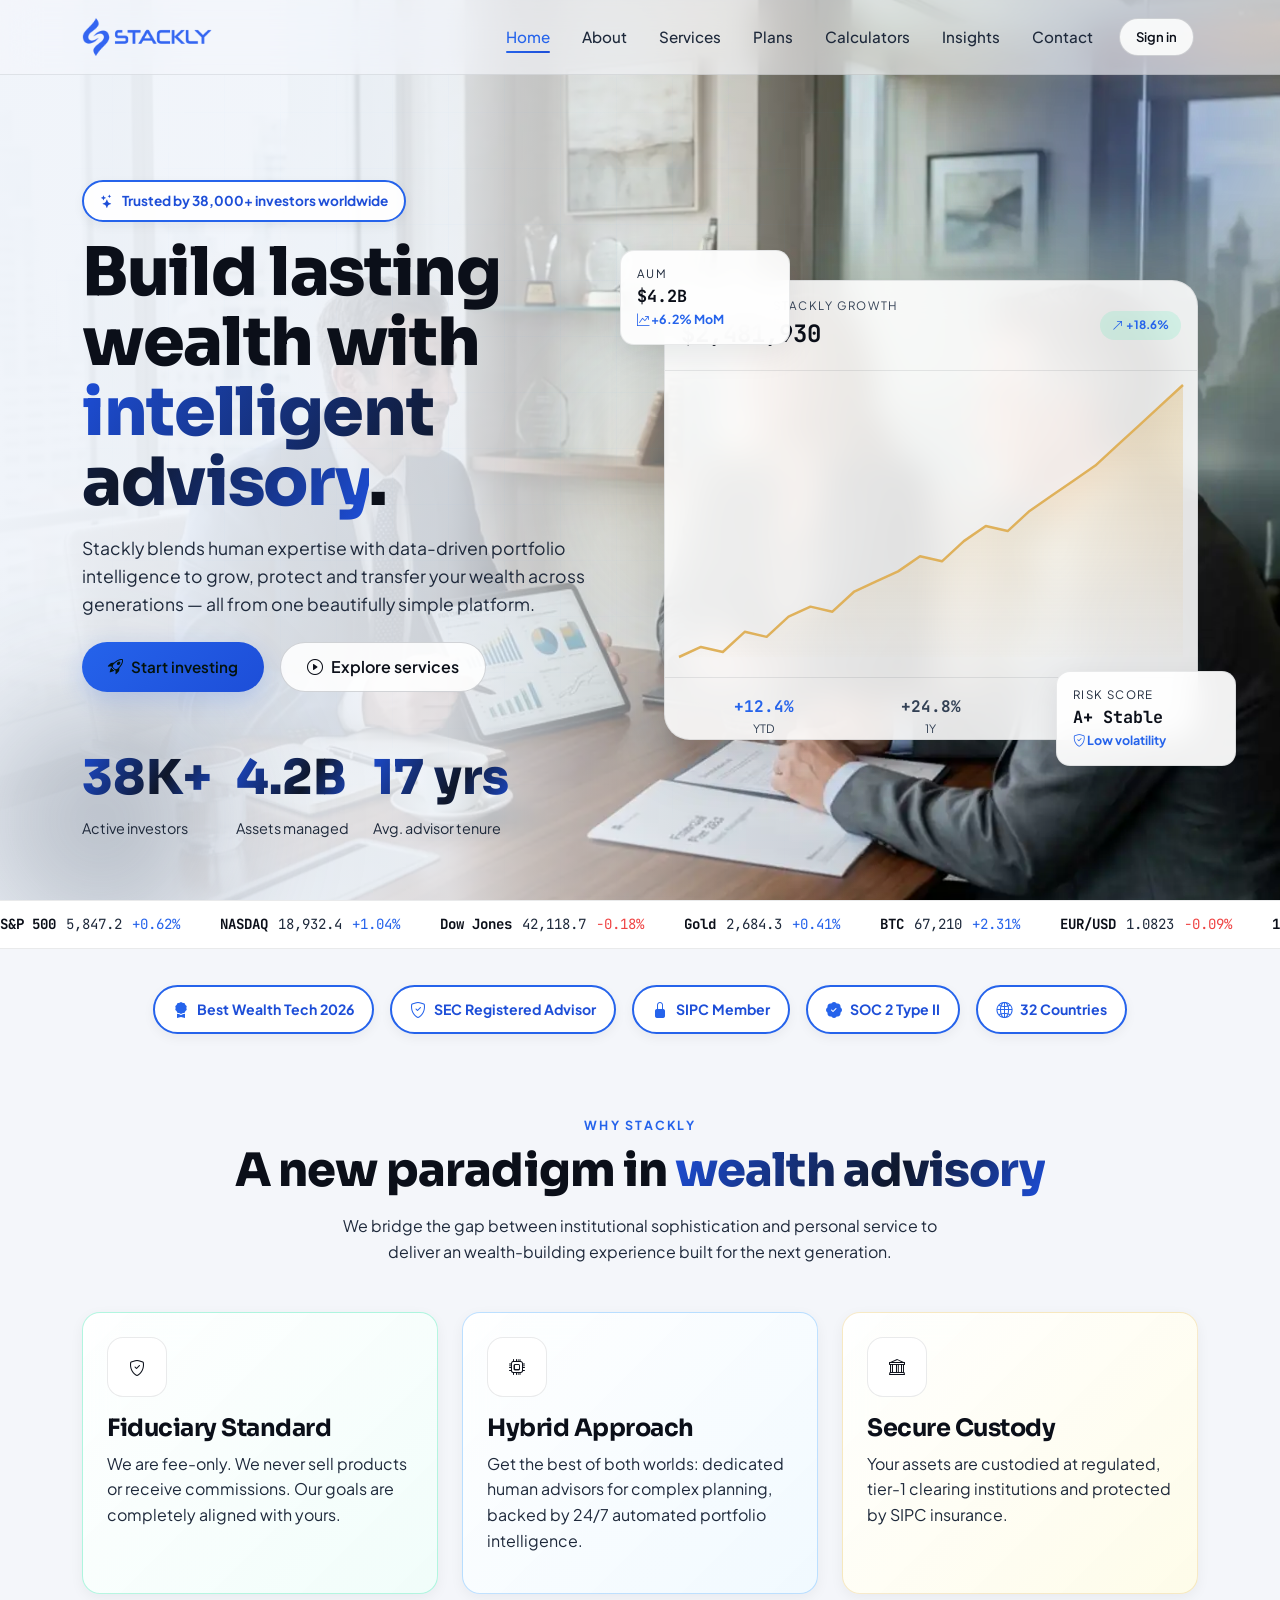
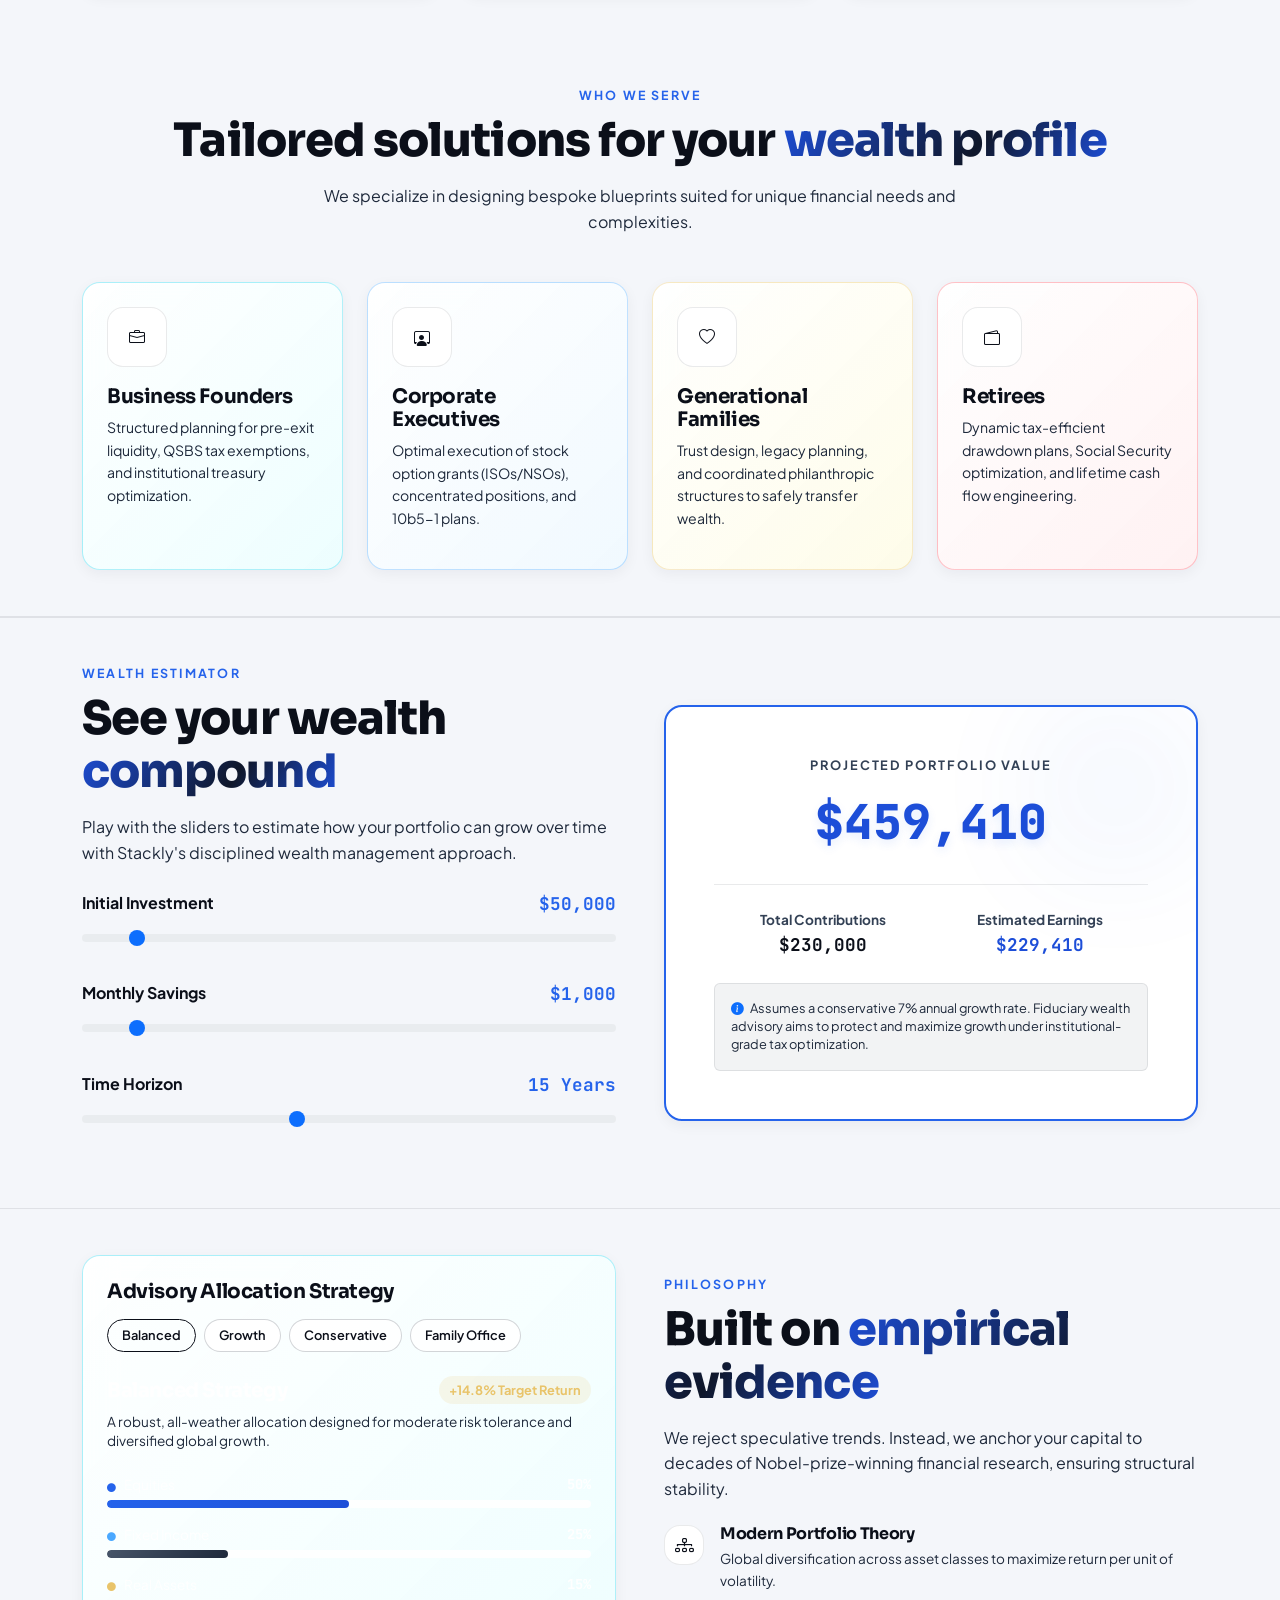
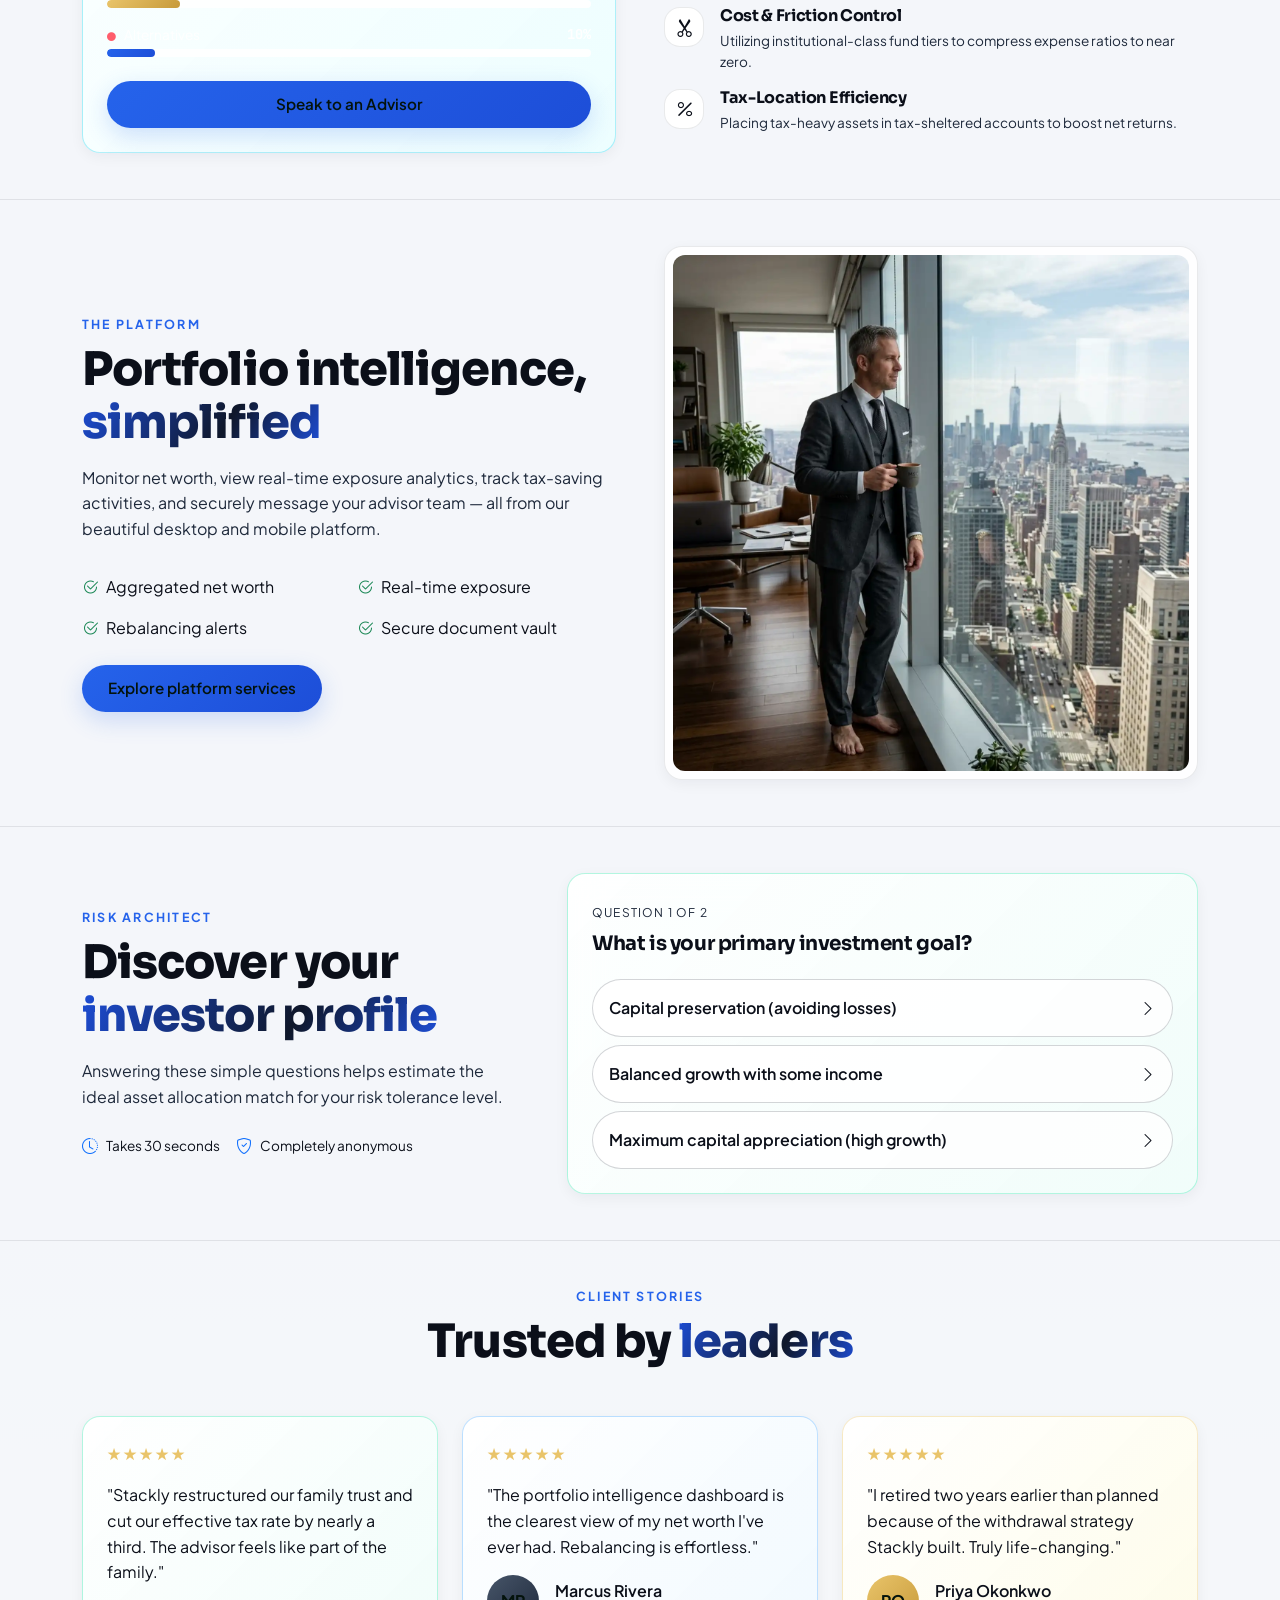
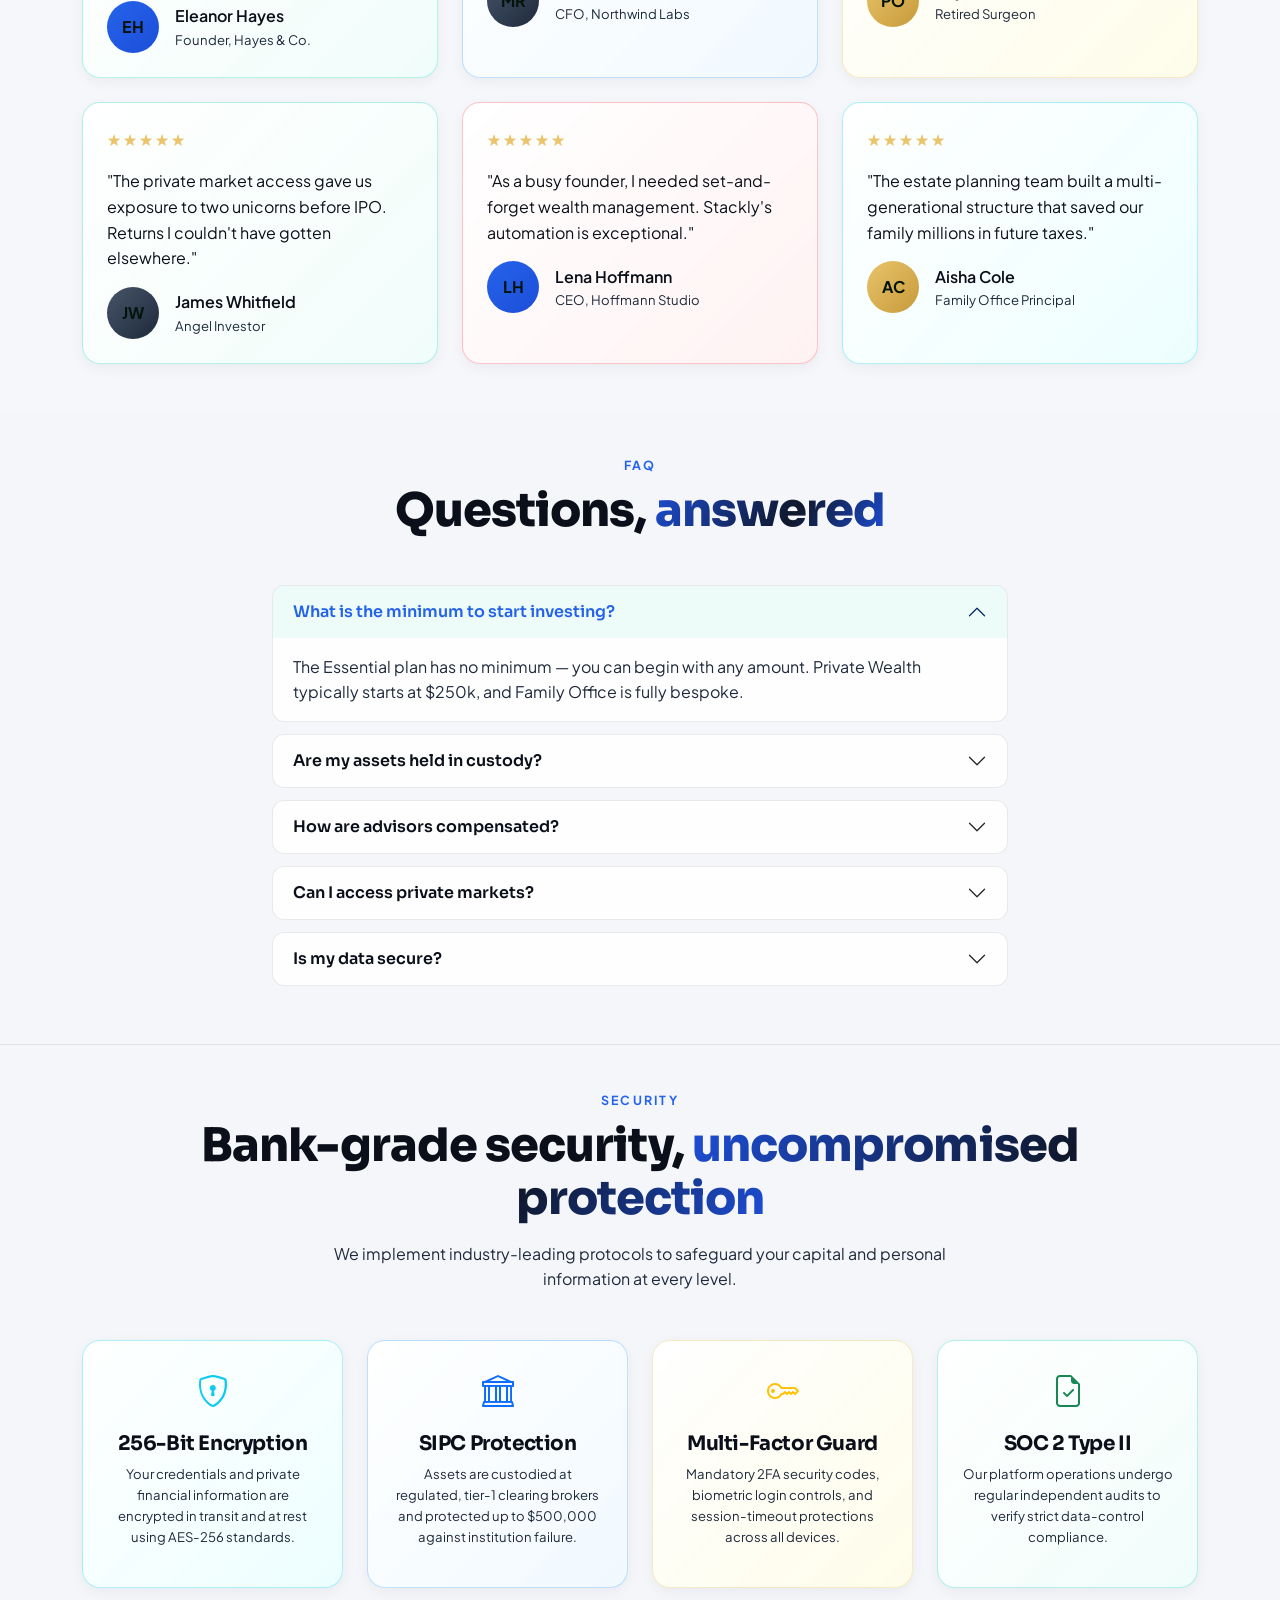
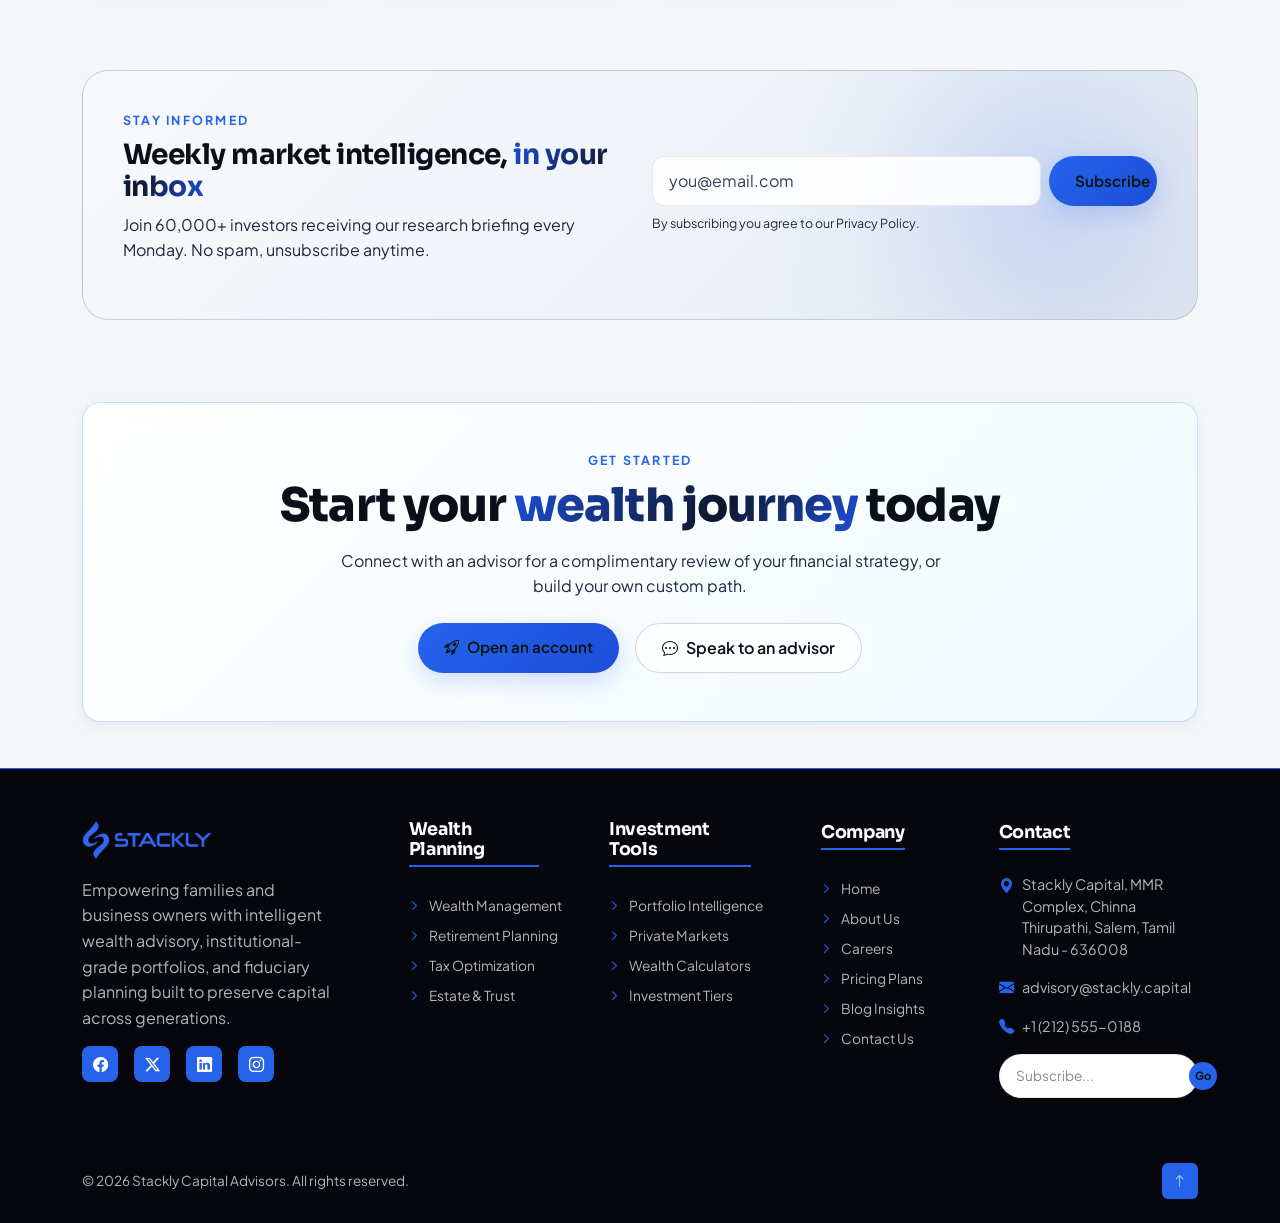
==== commit 402285c3: "Fix navbar scroll padding, mobile sidebar text contrast, horizontal overflow, and mobile hero layout" ====
--- a/index.html
+++ b/index.html
@@ -26,7 +26,7 @@
     <div class="container">
       <a class="brand" href="index.html"><span class="brand-mark"><img src="assets/logo-stackly.png"
             alt="Logo"></span><span class="brand-name">Stackly<b>Capital</b></span></a>
-      <button class="navbar-toggler text-light border-0" type="button" data-bs-toggle="collapse"
+      <button class="navbar-toggler text-dark border-0" type="button" data-bs-toggle="collapse"
         data-bs-target="#nav"><i class="bi bi-list fs-2"></i></button>
       <div class="collapse navbar-collapse justify-content-end" id="nav">
         <div class="d-lg-none d-flex justify-content-between align-items-center mb-4 w-100">
@@ -573,9 +573,8 @@
           <a href="404.html" class="btn btn-grad mt-4">Explore platform services</a>
         </div>
         <div class="col-lg-6">
-          <div class="glass card-blue p-4">
-            <canvas data-chart-line="30,38,44,52,60,70,82,94,108,124,140,158" data-color="#4aa8ff"
-              style="width:100%;height:300px;"></canvas>
+          <div class="glass p-2" style="border-radius: var(--radius); overflow: hidden; height: 100%;">
+            <img src="assets/bg-services.webp" alt="Stackly Platform Preview" style="width: 100%; height: 100%; min-height: 360px; object-fit: cover; border-radius: calc(var(--radius) - 6px);">
           </div>
         </div>
       </div>
--- a/css/style.css
+++ b/css/style.css
@@ -43,7 +43,9 @@
   --font-mono: "JetBrains Mono", "SF Mono", ui-monospace, monospace;
 }
 
-* { box-sizing: border-box; }
+* {
+  box-sizing: border-box;
+}
 
 img {
   pointer-events: none;
@@ -52,7 +54,12 @@
   -webkit-user-drag: none;
 }
 
-html { scroll-behavior: smooth; -webkit-text-size-adjust: 100%; }
+html {
+  scroll-behavior: smooth;
+  -webkit-text-size-adjust: 100%;
+  overflow-x: hidden;
+  max-width: 100%;
+}
 
 body {
   margin: 0;
@@ -61,6 +68,7 @@
   color: var(--text);
   line-height: 1.6;
   overflow-x: hidden;
+  max-width: 100%;
   position: relative;
   -webkit-font-smoothing: antialiased;
   text-rendering: optimizeLegibility;
@@ -81,95 +89,289 @@
   pointer-events: none;
 }
 
-h1, h2, h3, h4, h5, h6 { font-family: var(--font-display); font-weight: 700; letter-spacing: -0.02em; line-height: 1.15; color: var(--text); }
-p, li, label, td, th { color: var(--text); }
-.text-muted, .text-muted-2, .text-muted-3, .text-dim, .fc-label, .timeline-time { color: var(--text-muted) !important; }
-a { color: var(--primary); text-decoration: none; transition: color .2s ease; }
-a:hover { color: var(--accent); }
-img { max-width: 100%; display: block; }
-section { position: relative; }
-
-::selection { background: var(--primary-glow); color: #fff; }
+h1,
+h2,
+h3,
+h4,
+h5,
+h6 {
+  font-family: var(--font-display);
+  font-weight: 700;
+  letter-spacing: -0.02em;
+  line-height: 1.15;
+  color: var(--text);
+}
+
+p,
+li,
+label,
+td,
+th {
+  color: var(--text);
+}
+
+.text-muted,
+.text-muted-2,
+.text-muted-3,
+.text-dim,
+.fc-label,
+.timeline-time {
+  color: var(--text-muted) !important;
+}
+
+a {
+  color: var(--primary);
+  text-decoration: none;
+  transition: color .2s ease;
+}
+
+a:hover {
+  color: var(--accent);
+}
+
+img {
+  max-width: 100%;
+  display: block;
+}
+
+section {
+  position: relative;
+}
+
+::selection {
+  background: var(--primary-glow);
+  color: #fff;
+}
 
 /* Scrollbar */
-::-webkit-scrollbar { width: 10px; height: 10px; }
-::-webkit-scrollbar-track { background: var(--bg-1); }
-::-webkit-scrollbar-thumb { background: linear-gradient(var(--primary), var(--accent)); border-radius: 10px; border: 2px solid var(--bg-1); }
+::-webkit-scrollbar {
+  width: 10px;
+  height: 10px;
+}
+
+::-webkit-scrollbar-track {
+  background: var(--bg-1);
+}
+
+::-webkit-scrollbar-thumb {
+  background: linear-gradient(var(--primary), var(--accent));
+  border-radius: 10px;
+  border: 2px solid var(--bg-1);
+}
 
 /* ====== Loading screen ====== */
-.loader-screen, #loader, #loader-wrapper, .page-transition { display: none !important; opacity: 0 !important; visibility: hidden !important; pointer-events: none !important; }
-.loader-screen.hidden { opacity: 0; visibility: hidden; pointer-events: none; }
-.page-transition { position: fixed; inset: 0; z-index: 9998; background: var(--bg-0); opacity: 0; visibility: hidden; pointer-events: none; transition: opacity .35s ease; }
-.page-transition.active { opacity: 1; visibility: visible; pointer-events: auto; }
+.loader-screen,
+#loader,
+#loader-wrapper,
+.page-transition {
+  display: none !important;
+  opacity: 0 !important;
+  visibility: hidden !important;
+  pointer-events: none !important;
+}
+
+.loader-screen.hidden {
+  opacity: 0;
+  visibility: hidden;
+  pointer-events: none;
+}
+
+.page-transition {
+  position: fixed;
+  inset: 0;
+  z-index: 9998;
+  background: var(--bg-0);
+  opacity: 0;
+  visibility: hidden;
+  pointer-events: none;
+  transition: opacity .35s ease;
+}
+
+.page-transition.active {
+  opacity: 1;
+  visibility: visible;
+  pointer-events: auto;
+}
+
 .loader-mark {
-  width: 64px; height: 64px; border-radius: 18px;
+  width: 64px;
+  height: 64px;
+  border-radius: 18px;
   background: var(--grad-primary);
-  display: grid; place-items: center;
+  display: grid;
+  place-items: center;
   box-shadow: 0 0 40px var(--primary-glow);
   animation: loaderPulse 1.4s ease-in-out infinite;
 }
-.loader-mark svg { width: 34px; height: 34px; color: #04130c; }
+
+.loader-mark svg {
+  width: 34px;
+  height: 34px;
+  color: #04130c;
+}
+
 .loader-ring {
-  margin-top: 26px; width: 42px; height: 42px;
-  border: 3px solid rgba(255,255,255,.12);
+  margin-top: 26px;
+  width: 42px;
+  height: 42px;
+  border: 3px solid rgba(255, 255, 255, .12);
   border-top-color: var(--primary);
   border-radius: 50%;
   animation: spin 0.9s linear infinite;
 }
-.loader-text { margin-top: 18px; font-size: .8rem; letter-spacing: .3em; text-transform: uppercase; color: var(--text-muted); }
-@keyframes loaderPulse { 0%,100% { transform: scale(1); } 50% { transform: scale(1.08); } }
-@keyframes spin { to { transform: rotate(360deg); } }
+
+.loader-text {
+  margin-top: 18px;
+  font-size: .8rem;
+  letter-spacing: .3em;
+  text-transform: uppercase;
+  color: var(--text-muted);
+}
+
+@keyframes loaderPulse {
+
+  0%,
+  100% {
+    transform: scale(1);
+  }
+
+  50% {
+    transform: scale(1.08);
+  }
+}
+
+@keyframes spin {
+  to {
+    transform: rotate(360deg);
+  }
+}
 
 /* ====== Page transition overlay ====== */
 .page-transition {
-  position: fixed; inset: 0; z-index: 9998;
+  position: fixed;
+  inset: 0;
+  z-index: 9998;
   background: var(--grad-primary);
-  transform: scaleX(0); transform-origin: left;
+  transform: scaleX(0);
+  transform-origin: left;
   pointer-events: none;
 }
-.page-transition.active { animation: pageWipe .7s ease forwards; }
+
+.page-transition.active {
+  animation: pageWipe .7s ease forwards;
+}
+
 @keyframes pageWipe {
-  0% { transform: scaleX(0); transform-origin: left; }
-  50% { transform: scaleX(1); transform-origin: left; }
-  51% { transform: scaleX(1); transform-origin: right; }
-  100% { transform: scaleX(0); transform-origin: right; }
+  0% {
+    transform: scaleX(0);
+    transform-origin: left;
+  }
+
+  50% {
+    transform: scaleX(1);
+    transform-origin: left;
+  }
+
+  51% {
+    transform: scaleX(1);
+    transform-origin: right;
+  }
+
+  100% {
+    transform: scaleX(0);
+    transform-origin: right;
+  }
 }
 
 /* ====== Navbar ====== */
 .navbar-glass {
-  position: fixed; top: 0; left: 0; right: 0; z-index: 1030;
+  position: fixed;
+  top: 0;
+  left: 0;
+  right: 0;
+  z-index: 1030;
   backdrop-filter: blur(18px) saturate(160%);
   -webkit-backdrop-filter: blur(18px) saturate(160%);
   background: rgba(244, 246, 250, 0.65);
   border-bottom: 1px solid var(--border);
+  padding: 16px 0;
   transition: background .3s ease, box-shadow .3s ease, padding .3s ease;
 }
-[data-theme="dark"] .navbar-glass { background: rgba(8, 12, 22, 0.55); }
-.navbar-glass.scrolled { background: rgba(244, 246, 250, 0.85); box-shadow: var(--shadow-md); }
-[data-theme="dark"] .navbar-glass.scrolled { background: rgba(6, 10, 18, 0.85); }
-.brand { display: flex; align-items: center; gap: 12px; font-family: var(--font-display); font-weight: 800; font-size: 1.25rem; color: var(--text); }
+
+[data-theme="dark"] .navbar-glass {
+  background: rgba(8, 12, 22, 0.55);
+}
+
+.navbar-glass.scrolled {
+  background: rgba(244, 246, 250, 0.85);
+  box-shadow: var(--shadow-md);
+  padding: 10px 0;
+}
+
+[data-theme="dark"] .navbar-glass.scrolled {
+  background: rgba(6, 10, 18, 0.85);
+}
+
+.brand {
+  display: flex;
+  align-items: center;
+  gap: 12px;
+  font-family: var(--font-display);
+  font-weight: 800;
+  font-size: 1.25rem;
+  color: var(--text);
+}
+
 .brand-mark {
   background: transparent !important;
   border: none !important;
   box-shadow: none !important;
-  display: flex; align-items: center; justify-content: center;
-}
+  display: flex;
+  align-items: center;
+  justify-content: center;
+}
+
 .brand-mark img {
-  width: 130px; height: 42px; object-fit: contain; object-position: left;
+  width: 130px;
+  height: 42px;
+  object-fit: contain;
+  object-position: left;
   filter: brightness(0) saturate(100%) invert(31%) sepia(87%) saturate(2895%) hue-rotate(218deg) brightness(97%) contrast(95%);
 }
-.brand-name { display: none !important; }
+
+.brand-name {
+  display: none !important;
+}
+
 .nav-link-custom {
-  color: var(--text-muted) !important; font-weight: 500; font-size: .95rem;
-  padding: 8px 14px !important; border-radius: 10px; position: relative;
+  color: var(--text-muted) !important;
+  font-weight: 500;
+  font-size: .95rem;
+  padding: 8px 14px !important;
+  border-radius: 10px;
+  position: relative;
   transition: color .2s ease, background .2s ease;
 }
-.nav-link-custom:hover { color: var(--text) !important; background: var(--surface); }
-.nav-link-custom.active { color: var(--primary) !important; }
+
+.nav-link-custom:hover {
+  color: var(--text) !important;
+  background: var(--surface);
+}
+
+.nav-link-custom.active {
+  color: var(--primary) !important;
+}
+
 @media (min-width: 992px) {
   .nav-link-custom.active::after {
-    content: ""; position: absolute; left: 14px; right: 14px; bottom: 4px; height: 2px;
-    background: var(--grad-primary); border-radius: 2px;
+    content: "";
+    position: absolute;
+    left: 14px;
+    right: 14px;
+    bottom: 4px;
+    height: 2px;
+    background: var(--grad-primary);
+    border-radius: 2px;
   }
 }
 
@@ -196,60 +398,144 @@
     z-index: 1050;
     box-shadow: -10px 0 30px rgba(0, 0, 0, 0.5);
   }
+
   .navbar-collapse:not(.show) {
     display: none !important;
   }
+
   .navbar-collapse.collapsing {
     display: flex !important;
     right: -300px;
   }
+
   .navbar-collapse.show {
     right: 0;
   }
+
   .navbar-nav {
     flex-direction: column;
     align-items: flex-start !important;
     gap: 8px;
     width: 100%;
   }
+
   .nav-link-custom {
     width: 100%;
     padding: 10px 0 !important;
     border-radius: 0;
     border-bottom: 1px solid rgba(255, 255, 255, 0.05);
-  }
-  .nav-link-custom:hover {
-    background: transparent;
+    color: rgba(255, 255, 255, 0.75) !important;
+  }
+
+  .nav-link-custom:hover,
+  .nav-link-custom:focus {
+    color: #ffffff !important;
+    background: transparent !important;
+  }
+
+  /* Fixed mobile sidebar search and contact info contrast */
+  .navbar-collapse [style*="color:var(--text)"],
+  .navbar-collapse [style*="color: var(--text)"] {
+    color: #ffffff !important;
+  }
+  .navbar-collapse [style*="color:var(--text-dim)"],
+  .navbar-collapse [style*="color: var(--text-dim)"] {
+    color: rgba(255, 255, 255, 0.55) !important;
+  }
+  .navbar-collapse [style*="color:var(--text-muted)"],
+  .navbar-collapse [style*="color: var(--text-muted)"] {
+    color: rgba(255, 255, 255, 0.85) !important;
+  }
+  .navbar-collapse .form-control::placeholder {
+    color: rgba(255, 255, 255, 0.45) !important;
   }
 }
 
 /* ====== Buttons ====== */
 .btn-grad {
-  position: relative; overflow: hidden;
-  border: none; border-radius: 999px;
-  padding: 12px 26px; font-weight: 600; font-size: .95rem;
-  color: #04130c; background: var(--grad-primary);
+  position: relative;
+  overflow: hidden;
+  border: none;
+  border-radius: 999px;
+  padding: 12px 26px;
+  font-weight: 600;
+  font-size: .95rem;
+  color: #04130c;
+  background: var(--grad-primary);
   box-shadow: 0 8px 24px var(--primary-glow);
   transition: transform .2s ease, box-shadow .2s ease;
-  display: inline-flex; align-items: center; gap: 8px;
-}
-.btn-grad:hover { color: #04130c; transform: translateY(-2px); box-shadow: 0 14px 34px var(--primary-glow); }
-.btn-grad.accent { background: var(--grad-accent); color: #fff; box-shadow: 0 8px 24px rgba(74,168,255,.35); }
-.btn-grad.accent:hover { color: #fff; }
-.btn-grad.gold { background: var(--grad-gold); color: #1a1305; box-shadow: 0 8px 24px rgba(233,196,106,.3); }
-.btn-grad.gold:hover { color: #1a1305; }
+  display: inline-flex;
+  align-items: center;
+  gap: 8px;
+}
+
+.btn-grad:hover {
+  color: #04130c;
+  transform: translateY(-2px);
+  box-shadow: 0 14px 34px var(--primary-glow);
+}
+
+.btn-grad.accent {
+  background: var(--grad-accent);
+  color: #fff;
+  box-shadow: 0 8px 24px rgba(74, 168, 255, .35);
+}
+
+.btn-grad.accent:hover {
+  color: #fff;
+}
+
+.btn-grad.gold {
+  background: var(--grad-gold);
+  color: #1a1305;
+  box-shadow: 0 8px 24px rgba(233, 196, 106, .3);
+}
+
+.btn-grad.gold:hover {
+  color: #1a1305;
+}
+
 .btn-ghost {
-  border: 1px solid var(--border-strong); background: var(--surface);
-  color: var(--text) !important; border-radius: 999px; padding: 12px 26px; font-weight: 600;
+  border: 1px solid var(--border-strong);
+  background: var(--surface);
+  color: var(--text) !important;
+  border-radius: 999px;
+  padding: 12px 26px;
+  font-weight: 600;
   transition: background .2s ease, border-color .2s ease, transform .2s ease;
-  display: inline-flex; align-items: center; gap: 8px;
-}
-.btn-ghost:hover { color: var(--text) !important; background: var(--surface-strong); border-color: var(--primary); transform: translateY(-2px); }
-.btn-sm-grad { padding: 8px 16px; font-size: .82rem; }
+  display: inline-flex;
+  align-items: center;
+  gap: 8px;
+}
+
+.btn-ghost:hover {
+  color: var(--text) !important;
+  background: var(--surface-strong);
+  border-color: var(--primary);
+  transform: translateY(-2px);
+}
+
+.btn-sm-grad {
+  padding: 8px 16px;
+  font-size: .82rem;
+}
 
 /* ripple */
-.ripple { position: absolute; border-radius: 50%; transform: scale(0); animation: rippleAnim .6s linear; background: rgba(255,255,255,.45); pointer-events: none; }
-@keyframes rippleAnim { to { transform: scale(2.6); opacity: 0; } }
+.ripple {
+  position: absolute;
+  border-radius: 50%;
+  transform: scale(0);
+  animation: rippleAnim .6s linear;
+  background: rgba(255, 255, 255, .45);
+  pointer-events: none;
+}
+
+@keyframes rippleAnim {
+  to {
+    transform: scale(2.6);
+    opacity: 0;
+  }
+}
 
 /* ====== Glass cards ====== */
 .glass {
@@ -261,72 +547,196 @@
   box-shadow: var(--shadow-sm);
   transition: transform .3s ease, box-shadow .3s ease, border-color .3s ease;
 }
-.glass:hover { transform: translateY(-6px); box-shadow: var(--shadow-md); border-color: var(--border-strong); }
-.glass-strong { background: var(--surface-strong); }
+
+.glass:hover {
+  transform: translateY(-6px);
+  box-shadow: var(--shadow-md);
+  border-color: var(--border-strong);
+}
+
+.glass-strong {
+  background: var(--surface-strong);
+}
 
 /* ====== Hero ====== */
 .hero {
-  position: relative; min-height: 100vh; padding-top: 120px;
-  display: flex; align-items: center; overflow: hidden;
+  position: relative;
+  min-height: 100vh;
+  padding-top: 120px;
+  display: flex;
+  align-items: center;
+  overflow: hidden;
   background: var(--grad-hero);
 }
+
 .hero-bg {
-  position: absolute; inset: 0; z-index: 0;
-  background-size: cover; background-position: center;
+  position: absolute;
+  inset: 0;
+  z-index: 0;
+  background-size: cover;
+  background-position: center;
   opacity: 1.0;
 }
+
 .hero-bg::after {
-  content: ""; position: absolute; inset: 0;
+  content: "";
+  position: absolute;
+  inset: 0;
   background: linear-gradient(90deg, rgba(240, 244, 250, 0.98) 0%, rgba(240, 244, 250, 0.85) 35%, rgba(240, 244, 250, 0) 70%);
 }
+
 .hero-grid-bg {
-  position: absolute; inset: 0; opacity: .5; z-index: 1;
+  position: absolute;
+  inset: 0;
+  opacity: .5;
+  z-index: 1;
   background-image:
-    linear-gradient(rgba(74,168,255,.06) 1px, transparent 1px),
-    linear-gradient(90deg, rgba(74,168,255,.06) 1px, transparent 1px);
+    linear-gradient(rgba(74, 168, 255, .06) 1px, transparent 1px),
+    linear-gradient(90deg, rgba(74, 168, 255, .06) 1px, transparent 1px);
   background-size: 56px 56px;
   mask-image: radial-gradient(circle at 50% 35%, #000 0%, transparent 75%);
   -webkit-mask-image: radial-gradient(circle at 50% 35%, #000 0%, transparent 75%);
 }
-.hero > .container { position: relative; z-index: 2; }
+
+.hero>.container {
+  position: relative;
+  z-index: 2;
+}
 
 /* section with background image */
-.section-img { position: relative; }
-.section-img .bg-img { position: absolute; inset: 0; background-size: cover; background-position: center; opacity: .1; }
-.section-img .bg-img::after { content: ""; position: absolute; inset: 0; background: linear-gradient(180deg, var(--bg-0), var(--bg-1)); }
-.section-img > .container { position: relative; z-index: 2; }
+.section-img {
+  position: relative;
+}
+
+.section-img .bg-img {
+  position: absolute;
+  inset: 0;
+  background-size: cover;
+  background-position: center;
+  opacity: .1;
+}
+
+.section-img .bg-img::after {
+  content: "";
+  position: absolute;
+  inset: 0;
+  background: linear-gradient(180deg, var(--bg-0), var(--bg-1));
+}
+
+.section-img>.container {
+  position: relative;
+  z-index: 2;
+}
 
 /* ====== Coloured cards ====== */
-.card-green { background: linear-gradient(135deg, rgba(255,255,255,0.92) 0%, rgba(240,253,250,0.95) 100%); border: 1px solid rgba(46,230,168,.35); }
-.card-blue  { background: linear-gradient(135deg, rgba(255,255,255,0.92) 0%, rgba(240,249,255,0.95) 100%); border: 1px solid rgba(74,168,255,.35); }
-.card-gold  { background: linear-gradient(135deg, rgba(255,255,255,0.92) 0%, rgba(254,252,232,0.95) 100%); border: 1px solid rgba(233,196,106,.35); }
-.card-teal  { background: linear-gradient(135deg, rgba(255,255,255,0.92) 0%, rgba(240,253,250,0.95) 100%); border: 1px solid rgba(45,212,191,.35); }
-.card-rose  { background: linear-gradient(135deg, rgba(255,255,255,0.92) 0%, rgba(255,241,242,0.95) 100%); border: 1px solid rgba(255,93,108,.35); }
-.card-amber { background: linear-gradient(135deg, rgba(255,255,255,0.92) 0%, rgba(255,251,235,0.95) 100%); border: 1px solid rgba(255,180,84,.35); }
-.card-cyan  { background: linear-gradient(135deg, rgba(255,255,255,0.92) 0%, rgba(236,254,255,0.95) 100%); border: 1px solid rgba(34,211,238,.35); }
-.card-slate { background: linear-gradient(135deg, rgba(255,255,255,0.92) 0%, rgba(248,250,252,0.95) 100%); border: 1px solid rgba(148,163,184,.35); }
-.card-green:hover, .card-blue:hover, .card-gold:hover, .card-teal:hover, .card-rose:hover, .card-amber:hover, .card-cyan:hover, .card-slate:hover { transform: translateY(-6px); box-shadow: var(--shadow-md); }
+.card-green {
+  background: linear-gradient(135deg, rgba(255, 255, 255, 0.92) 0%, rgba(240, 253, 250, 0.95) 100%);
+  border: 1px solid rgba(46, 230, 168, .35);
+}
+
+.card-blue {
+  background: linear-gradient(135deg, rgba(255, 255, 255, 0.92) 0%, rgba(240, 249, 255, 0.95) 100%);
+  border: 1px solid rgba(74, 168, 255, .35);
+}
+
+.card-gold {
+  background: linear-gradient(135deg, rgba(255, 255, 255, 0.92) 0%, rgba(254, 252, 232, 0.95) 100%);
+  border: 1px solid rgba(233, 196, 106, .35);
+}
+
+.card-teal {
+  background: linear-gradient(135deg, rgba(255, 255, 255, 0.92) 0%, rgba(240, 253, 250, 0.95) 100%);
+  border: 1px solid rgba(45, 212, 191, .35);
+}
+
+.card-rose {
+  background: linear-gradient(135deg, rgba(255, 255, 255, 0.92) 0%, rgba(255, 241, 242, 0.95) 100%);
+  border: 1px solid rgba(255, 93, 108, .35);
+}
+
+.card-amber {
+  background: linear-gradient(135deg, rgba(255, 255, 255, 0.92) 0%, rgba(255, 251, 235, 0.95) 100%);
+  border: 1px solid rgba(255, 180, 84, .35);
+}
+
+.card-cyan {
+  background: linear-gradient(135deg, rgba(255, 255, 255, 0.92) 0%, rgba(236, 254, 255, 0.95) 100%);
+  border: 1px solid rgba(34, 211, 238, .35);
+}
+
+.card-slate {
+  background: linear-gradient(135deg, rgba(255, 255, 255, 0.92) 0%, rgba(248, 250, 252, 0.95) 100%);
+  border: 1px solid rgba(148, 163, 184, .35);
+}
+
+.card-green:hover,
+.card-blue:hover,
+.card-gold:hover,
+.card-teal:hover,
+.card-rose:hover,
+.card-amber:hover,
+.card-cyan:hover,
+.card-slate:hover {
+  transform: translateY(-6px);
+  box-shadow: var(--shadow-md);
+}
 
 /* step / process */
-.step-num { width: 56px; height: 56px; border-radius: 16px; display: grid; place-items: center; font-family: var(--font-display); font-weight: 800; font-size: 1.4rem; background: var(--grad-primary); color: #04130c; box-shadow: 0 8px 22px var(--primary-glow); }
+.step-num {
+  width: 56px;
+  height: 56px;
+  border-radius: 16px;
+  display: grid;
+  place-items: center;
+  font-family: var(--font-display);
+  font-weight: 800;
+  font-size: 1.4rem;
+  background: var(--grad-primary);
+  color: #04130c;
+  box-shadow: 0 8px 22px var(--primary-glow);
+}
 
 .award-chip {
-  display: inline-flex; align-items: center; gap: 8px; padding: 10px 18px; border-radius: 999px;
+  display: inline-flex;
+  align-items: center;
+  gap: 8px;
+  padding: 10px 18px;
+  border-radius: 999px;
   background: rgba(255, 255, 255, 0.95);
   border: 2px solid var(--primary);
-  font-size: .88rem; color: var(--primary-2); font-weight: 700;
+  font-size: .88rem;
+  color: var(--primary-2);
+  font-weight: 700;
   box-shadow: 0 4px 12px rgba(15, 23, 42, 0.05);
   transition: all 0.3s ease;
 }
-.award-chip i { color: var(--primary); font-size: 1rem; }
+
+.award-chip i {
+  color: var(--primary);
+  font-size: 1rem;
+}
 
 
 /* value list */
-.value-row { display: flex; gap: 14px; align-items: flex-start; padding: 16px 0; border-bottom: 1px solid var(--border); }
-.value-row:last-child { border-bottom: none; }
+.value-row {
+  display: flex;
+  gap: 14px;
+  align-items: flex-start;
+  padding: 16px 0;
+  border-bottom: 1px solid var(--border);
+}
+
+.value-row:last-child {
+  border-bottom: none;
+}
+
 .value-ic {
-  width: 46px; height: 46px; border-radius: 12px;
-  display: grid; place-items: center; flex-shrink: 0;
+  width: 46px;
+  height: 46px;
+  border-radius: 12px;
+  display: grid;
+  place-items: center;
+  flex-shrink: 0;
   background: rgba(255, 255, 255, 0.96) !important;
   box-shadow: 0 4px 10px rgba(15, 23, 42, 0.06);
   font-size: 1.2rem;
@@ -334,140 +744,565 @@
 }
 
 /* newsletter */
-.news-box { background: var(--grad-hero); border: 1px solid var(--border-strong); border-radius: var(--radius-lg); padding: 40px; position: relative; overflow: hidden; }
+.news-box {
+  background: var(--grad-hero);
+  border: 1px solid var(--border-strong);
+  border-radius: var(--radius-lg);
+  padding: 40px;
+  position: relative;
+  overflow: hidden;
+}
+
 .hero-orb {
-  position: absolute; border-radius: 50%; filter: blur(70px); opacity: .5; animation: floatY 9s ease-in-out infinite;
-}
-.hero-orb.a { width: 420px; height: 420px; background: radial-gradient(circle, var(--primary), transparent 65%); top: -80px; right: -60px; }
-.hero-orb.b { width: 360px; height: 360px; background: radial-gradient(circle, var(--accent), transparent 65%); bottom: -100px; left: -80px; animation-delay: -3s; }
-.hero-orb.c { width: 260px; height: 260px; background: radial-gradient(circle, var(--gold), transparent 70%); top: 40%; left: 45%; opacity: .25; animation-delay: -5s; }
-@keyframes floatY { 0%,100% { transform: translateY(0); } 50% { transform: translateY(-26px); } }
+  position: absolute;
+  border-radius: 50%;
+  filter: blur(70px);
+  opacity: .5;
+  animation: floatY 9s ease-in-out infinite;
+}
+
+.hero-orb.a {
+  width: 420px;
+  height: 420px;
+  background: radial-gradient(circle, var(--primary), transparent 65%);
+  top: -80px;
+  right: -60px;
+}
+
+.hero-orb.b {
+  width: 360px;
+  height: 360px;
+  background: radial-gradient(circle, var(--accent), transparent 65%);
+  bottom: -100px;
+  left: -80px;
+  animation-delay: -3s;
+}
+
+.hero-orb.c {
+  width: 260px;
+  height: 260px;
+  background: radial-gradient(circle, var(--gold), transparent 70%);
+  top: 40%;
+  left: 45%;
+  opacity: .25;
+  animation-delay: -5s;
+}
+
+@keyframes floatY {
+
+  0%,
+  100% {
+    transform: translateY(0);
+  }
+
+  50% {
+    transform: translateY(-26px);
+  }
+}
 
 .hero-eyebrow {
-  display: inline-flex; align-items: center; gap: 8px;
-  padding: 8px 16px; border-radius: 999px; font-size: .85rem; font-weight: 700;
-  color: var(--primary-2); background: rgba(255, 255, 255, 0.95); border: 2px solid var(--primary);
+  display: inline-flex;
+  align-items: center;
+  gap: 8px;
+  padding: 8px 16px;
+  border-radius: 999px;
+  font-size: .85rem;
+  font-weight: 700;
+  color: var(--primary-2);
+  background: rgba(255, 255, 255, 0.95);
+  border: 2px solid var(--primary);
   box-shadow: 0 4px 12px rgba(15, 23, 42, 0.05);
 }
-.hero-title { font-size: clamp(2.4rem, 5.2vw, 4.4rem); font-weight: 800; line-height: 1.05; }
-.hero-title .grad { background: var(--grad-text); -webkit-background-clip: text; background-clip: text; color: transparent; }
-.hero-sub { font-size: 1.1rem; color: var(--text-muted); max-width: 560px; }
+
+.hero-title {
+  font-size: clamp(2.4rem, 5.2vw, 4.4rem);
+  font-weight: 800;
+  line-height: 1.05;
+}
+
+.hero-title .grad {
+  background: var(--grad-text);
+  -webkit-background-clip: text;
+  background-clip: text;
+  color: transparent;
+}
+
+.hero-sub {
+  font-size: 1.1rem;
+  color: var(--text-muted);
+  max-width: 560px;
+}
 
 /* floating mini cards */
 .float-card {
-  position: absolute; padding: 14px 16px; border-radius: 14px;
-  background: var(--surface-strong); border: 1px solid var(--border);
-  backdrop-filter: blur(14px); box-shadow: var(--shadow-md);
-  animation: floatY 6s ease-in-out infinite; font-size: .82rem;
-}
-.float-card .fc-label { color: var(--text-dim); font-size: .72rem; text-transform: uppercase; letter-spacing: .12em; }
-.float-card .fc-val { font-family: var(--font-mono); font-weight: 700; font-size: 1.05rem; color: var(--text); }
-.float-card .fc-up { color: var(--primary); font-size: .78rem; font-weight: 700; }
+  position: absolute;
+  padding: 14px 16px;
+  border-radius: 14px;
+  background: var(--surface-strong);
+  border: 1px solid var(--border);
+  backdrop-filter: blur(14px);
+  box-shadow: var(--shadow-md);
+  animation: floatY 6s ease-in-out infinite;
+  font-size: .82rem;
+}
+
+@media (max-width: 991.98px) {
+  .float-card {
+    display: none !important;
+  }
+}
+
+.float-card .fc-label {
+  color: var(--text-dim);
+  font-size: .72rem;
+  text-transform: uppercase;
+  letter-spacing: .12em;
+}
+
+.float-card .fc-val {
+  font-family: var(--font-mono);
+  font-weight: 700;
+  font-size: 1.05rem;
+  color: var(--text);
+}
+
+.float-card .fc-up {
+  color: var(--primary);
+  font-size: .78rem;
+  font-weight: 700;
+}
 
 /* hero chart */
 .hero-chart {
-  position: relative; height: 460px; border-radius: var(--radius-lg);
-  background: var(--surface); border: 1px solid var(--border);
-  backdrop-filter: blur(16px); box-shadow: var(--shadow-lg); overflow: hidden;
+  position: relative;
+  height: 460px;
+  border-radius: var(--radius-lg);
+  background: var(--surface);
+  border: 1px solid var(--border);
+  backdrop-filter: blur(16px);
+  box-shadow: var(--shadow-lg);
+  overflow: hidden;
 }
 
 /* ====== Section helpers ====== */
-.section { padding: 46px 0; }
-.section-sm { padding: 36px 0; }
-.eyebrow { color: var(--primary); font-weight: 700; letter-spacing: .18em; text-transform: uppercase; font-size: .78rem; }
-.section-title { font-size: clamp(1.9rem, 3.6vw, 2.9rem); font-weight: 800; }
-.section-sub { color: var(--text-muted); max-width: 640px; margin: 0 auto; }
-.grad-text { background: var(--grad-text); -webkit-background-clip: text; background-clip: text; color: transparent; }
+.section {
+  padding: 46px 0;
+}
+
+.section-sm {
+  padding: 36px 0;
+}
+
+.eyebrow {
+  color: var(--primary);
+  font-weight: 700;
+  letter-spacing: .18em;
+  text-transform: uppercase;
+  font-size: .78rem;
+}
+
+.section-title {
+  font-size: clamp(1.9rem, 3.6vw, 2.9rem);
+  font-weight: 800;
+}
+
+.section-sub {
+  color: var(--text-muted);
+  max-width: 640px;
+  margin: 0 auto;
+}
+
+.grad-text {
+  background: var(--grad-text);
+  -webkit-background-clip: text;
+  background-clip: text;
+  color: transparent;
+}
 
 /* ====== Counters ====== */
-.counter { font-family: var(--font-display); font-weight: 800; font-size: clamp(2rem, 4vw, 3rem); background: var(--grad-text); -webkit-background-clip: text; background-clip: text; color: transparent; }
-.counter-label { color: var(--text-muted); font-size: .9rem; }
+.counter {
+  font-family: var(--font-display);
+  font-weight: 800;
+  font-size: clamp(2rem, 4vw, 3rem);
+  background: var(--grad-text);
+  -webkit-background-clip: text;
+  background-clip: text;
+  color: transparent;
+}
+
+.counter-label {
+  color: var(--text-muted);
+  font-size: .9rem;
+}
 
 /* ====== Plan cards ====== */
-.plan-card { padding: 30px; position: relative; overflow: hidden; }
-.plan-card.featured { border-color: var(--primary); box-shadow: 0 0 0 1px var(--primary), var(--shadow-md); }
-.plan-badge { position: absolute; top: 18px; right: 18px; font-size: .7rem; font-weight: 700; padding: 5px 12px; border-radius: 999px; background: var(--grad-primary); color: #04130c; }
-.plan-price { font-family: var(--font-display); font-weight: 800; font-size: 2.6rem; }
-.plan-price small { font-size: .9rem; color: var(--text-muted); font-weight: 500; }
-.plan-feat { display: flex; align-items: center; gap: 10px; padding: 8px 0; color: var(--text-muted); }
-.plan-feat svg { color: var(--primary); flex-shrink: 0; }
+.plan-card {
+  padding: 30px;
+  position: relative;
+  overflow: hidden;
+}
+
+.plan-card.featured {
+  border-color: var(--primary);
+  box-shadow: 0 0 0 1px var(--primary), var(--shadow-md);
+}
+
+.plan-badge {
+  position: absolute;
+  top: 18px;
+  right: 18px;
+  font-size: .7rem;
+  font-weight: 700;
+  padding: 5px 12px;
+  border-radius: 999px;
+  background: var(--grad-primary);
+  color: #04130c;
+}
+
+.plan-price {
+  font-family: var(--font-display);
+  font-weight: 800;
+  font-size: 2.6rem;
+}
+
+.plan-price small {
+  font-size: .9rem;
+  color: var(--text-muted);
+  font-weight: 500;
+}
+
+.plan-feat {
+  display: flex;
+  align-items: center;
+  gap: 10px;
+  padding: 8px 0;
+  color: var(--text-muted);
+}
+
+.plan-feat svg {
+  color: var(--primary);
+  flex-shrink: 0;
+}
 
 /* ====== Service cards ====== */
 .svc-icon {
-  width: 60px; height: 60px; border-radius: 16px; display: grid; place-items: center;
-  background: var(--surface-strong); border: 1px solid var(--border); margin-bottom: 18px;
+  width: 60px;
+  height: 60px;
+  border-radius: 16px;
+  display: grid;
+  place-items: center;
+  background: var(--surface-strong);
+  border: 1px solid var(--border);
+  margin-bottom: 18px;
   transition: transform .3s ease, background .3s ease;
 }
-.glass:hover .svc-icon { transform: scale(1.08) rotate(-4deg); background: rgba(46,230,168,.12); }
-.svc-icon svg { width: 28px; height: 28px; color: var(--primary); }
+
+.glass:hover .svc-icon {
+  transform: scale(1.08) rotate(-4deg);
+  background: rgba(46, 230, 168, .12);
+}
+
+.svc-icon svg {
+  width: 28px;
+  height: 28px;
+  color: var(--primary);
+}
 
 /* ====== Testimonials ====== */
-.tst-avatar { width: 52px; height: 52px; border-radius: 50%; background: var(--grad-primary); display: grid; place-items: center; font-weight: 700; color: #04130c; }
-.tst-stars { color: var(--gold); letter-spacing: 2px; }
+.tst-avatar {
+  width: 52px;
+  height: 52px;
+  border-radius: 50%;
+  background: var(--grad-primary);
+  display: grid;
+  place-items: center;
+  font-weight: 700;
+  color: #04130c;
+}
+
+.tst-stars {
+  color: var(--gold);
+  letter-spacing: 2px;
+}
 
 /* ====== FAQ ====== */
-.accordion-glass .accordion-item { background: var(--surface); border: 1px solid var(--border); border-radius: var(--radius-sm) !important; margin-bottom: 12px; overflow: hidden; }
-.accordion-glass .accordion-button { background: transparent; color: var(--text); font-weight: 600; }
-.accordion-glass .accordion-button:not(.collapsed) { background: rgba(46,230,168,.08); color: var(--primary); box-shadow: none; }
-.accordion-glass .accordion-button:focus { box-shadow: none; }
-.accordion-glass .accordion-button::after { filter: invert(1) hue-rotate(60deg); }
-[data-theme="light"] .accordion-glass .accordion-button::after { filter: none; }
-.accordion-glass .accordion-body { color: var(--text-muted); }
+.accordion-glass .accordion-item {
+  background: var(--surface);
+  border: 1px solid var(--border);
+  border-radius: var(--radius-sm) !important;
+  margin-bottom: 12px;
+  overflow: hidden;
+}
+
+.accordion-glass .accordion-button {
+  background: transparent;
+  color: var(--text);
+  font-weight: 600;
+}
+
+.accordion-glass .accordion-button:not(.collapsed) {
+  background: rgba(46, 230, 168, .08);
+  color: var(--primary);
+  box-shadow: none;
+}
+
+.accordion-glass .accordion-button:focus {
+  box-shadow: none;
+}
+
+.accordion-glass .accordion-button::after {
+  filter: invert(1) hue-rotate(60deg);
+}
+
+[data-theme="light"] .accordion-glass .accordion-button::after {
+  filter: none;
+}
+
+.accordion-glass .accordion-body {
+  color: var(--text-muted);
+}
 
 /* ====== Forms ====== */
-.form-control, .form-select {
-  background: var(--surface); border: 1px solid var(--border); color: var(--text);
-  border-radius: 12px; padding: 12px 16px; transition: border-color .2s ease, box-shadow .2s ease;
-}
-.form-control:focus, .form-select:focus { background: var(--surface-strong); color: var(--text); border-color: var(--primary); box-shadow: 0 0 0 4px rgba(46,230,168,.15); }
-.form-control::placeholder { color: var(--text-dim); }
-.form-label { color: var(--text-muted); font-weight: 500; font-size: .9rem; margin-bottom: 6px; }
-.input-group-text { background: var(--surface); border: 1px solid var(--border); color: var(--text-muted); }
-.form-check-input { background-color: var(--surface); border-color: var(--border-strong); }
-.form-check-input:checked { background-color: var(--primary); border-color: var(--primary); }
-.form-check-input:focus { box-shadow: 0 0 0 4px rgba(46,230,168,.15); }
+.form-control,
+.form-select {
+  background: var(--surface);
+  border: 1px solid var(--border);
+  color: var(--text);
+  border-radius: 12px;
+  padding: 12px 16px;
+  transition: border-color .2s ease, box-shadow .2s ease;
+}
+
+.form-control:focus,
+.form-select:focus {
+  background: var(--surface-strong);
+  color: var(--text);
+  border-color: var(--primary);
+  box-shadow: 0 0 0 4px rgba(46, 230, 168, .15);
+}
+
+.form-control::placeholder {
+  color: var(--text-dim);
+}
+
+.form-label {
+  color: var(--text-muted);
+  font-weight: 500;
+  font-size: .9rem;
+  margin-bottom: 6px;
+}
+
+.input-group-text {
+  background: var(--surface);
+  border: 1px solid var(--border);
+  color: var(--text-muted);
+}
+
+.form-check-input {
+  background-color: var(--surface);
+  border-color: var(--border-strong);
+}
+
+.form-check-input:checked {
+  background-color: var(--primary);
+  border-color: var(--primary);
+}
+
+.form-check-input:focus {
+  box-shadow: 0 0 0 4px rgba(46, 230, 168, .15);
+}
 
 /* ====== Auth pages ====== */
-.auth-wrap { min-height: 100vh; display: grid; grid-template-columns: 1fr; }
-@media (min-width: 992px) { 
-  .auth-wrap { 
-    grid-template-columns: 1.1fr 1fr; 
-    height: 100vh; 
-    overflow: hidden; 
-  } 
-}
+.auth-wrap {
+  min-height: 100vh;
+  display: grid;
+  grid-template-columns: 1fr;
+}
+
+@media (min-width: 992px) {
+  .auth-wrap {
+    grid-template-columns: 1.1fr 1fr;
+    height: 100vh;
+    overflow: hidden;
+  }
+}
+
 .auth-aside {
-  position: relative; padding: 40px; display: none; flex-direction: column; justify-content: space-between;
-  background: var(--grad-hero); overflow: hidden;
-}
-@media (min-width: 992px) { .auth-aside { display: flex; } }
-.auth-aside .hero-orb { opacity: .35; }
-.auth-panel { padding: 60px 24px 40px 24px; display: flex; align-items: flex-start; justify-content: center; background: var(--bg-0); overflow-y: auto; height: 100%; }
-.auth-card { width: 100%; max-width: 410px; }
-.auth-divider { display: flex; align-items: center; gap: 14px; color: var(--text-dim); font-size: .82rem; }
-.auth-divider::before, .auth-divider::after { content: ""; flex: 1; height: 1px; background: var(--border); }
+  position: relative;
+  padding: 40px;
+  display: none;
+  flex-direction: column;
+  justify-content: space-between;
+  background: var(--grad-hero);
+  overflow: hidden;
+}
+
+@media (min-width: 992px) {
+  .auth-aside {
+    display: flex;
+  }
+}
+
+.auth-aside .hero-orb {
+  opacity: .35;
+}
+
+.auth-panel {
+  padding: 60px 24px 40px 24px;
+  display: flex;
+  align-items: flex-start;
+  justify-content: center;
+  background: var(--bg-0);
+  overflow-y: auto;
+  height: 100%;
+}
+
+.auth-card {
+  width: 100%;
+  max-width: 410px;
+}
+
+.auth-divider {
+  display: flex;
+  align-items: center;
+  gap: 14px;
+  color: var(--text-dim);
+  font-size: .82rem;
+}
+
+.auth-divider::before,
+.auth-divider::after {
+  content: "";
+  flex: 1;
+  height: 1px;
+  background: var(--border);
+}
+
 .social-btn {
-  border: 1px solid var(--border); background: var(--surface); color: var(--text);
-  border-radius: 12px; padding: 11px; font-weight: 600; display: flex; align-items: center; justify-content: center; gap: 8px;
+  border: 1px solid var(--border);
+  background: var(--surface);
+  color: var(--text);
+  border-radius: 12px;
+  padding: 11px;
+  font-weight: 600;
+  display: flex;
+  align-items: center;
+  justify-content: center;
+  gap: 8px;
   transition: background .2s ease, border-color .2s ease;
 }
-.social-btn:hover { background: var(--surface-strong); border-color: var(--border-strong); color: var(--text); }
+
+.social-btn:hover {
+  background: var(--surface-strong);
+  border-color: var(--border-strong);
+  color: var(--text);
+}
 
 /* ====== Footer ====== */
-.footer { background: #05070d; border-top: 1px solid var(--primary); padding: 50px 0 24px; color: rgba(255, 255, 255, 0.7); }
-.footer, .footer p, .footer span, .footer li, .footer label, .footer td, .footer th, .footer a, .footer-contact-item, .footer-contact-item a { color: rgba(255, 255, 255, 0.7) !important; }
-.footer h6 { color: #ffffff !important; font-size: 1.1rem; font-weight: 700; margin-bottom: 24px; display: inline-block; border-bottom: 2px solid var(--primary); padding-bottom: 6px; }
-.footer-links a { color: rgba(255, 255, 255, 0.7) !important; display: flex; align-items: center; padding: 4px 0; font-size: .86rem; text-decoration: none; white-space: nowrap; }
-.footer-links a::before { content: "\f285"; font-family: "bootstrap-icons"; font-size: 0.65rem; color: var(--primary); margin-right: 10px; display: inline-block; font-weight: 700; }
-.footer-links a:hover { color: var(--primary) !important; }
-.footer-bottom { border-top: 1px solid var(--border); margin-top: 40px; padding-top: 24px; color: rgba(255, 255, 255, 0.5) !important; font-size: .85rem; display: flex; justify-content: space-between; align-items: center; }
-.footer .social-ic { width: 36px; height: 36px; border-radius: 8px; background: var(--primary) !important; border: none !important; display: inline-grid; place-items: center; color: #ffffff !important; transition: all .2s ease; margin-right: 8px; font-size: 0.95rem; }
-.footer .social-ic:hover { transform: translateY(-3px); opacity: 0.9; }
-
-.footer-contact-item { font-size: 0.9rem; line-height: 1.5; color: rgba(255, 255, 255, 0.7) !important; }
-.footer-contact-item i { color: var(--primary); font-size: 0.95rem; }
-.footer-contact-item a { color: rgba(255, 255, 255, 0.7) !important; text-decoration: none; transition: color 0.2s; }
-.footer-contact-item a:hover { color: var(--primary) !important; }
+.footer {
+  background: #05070d;
+  border-top: 1px solid var(--primary);
+  padding: 50px 0 24px;
+  color: rgba(255, 255, 255, 0.7);
+}
+
+.footer,
+.footer p,
+.footer span,
+.footer li,
+.footer label,
+.footer td,
+.footer th,
+.footer a,
+.footer-contact-item,
+.footer-contact-item a {
+  color: rgba(255, 255, 255, 0.7) !important;
+}
+
+.footer h6 {
+  color: #ffffff !important;
+  font-size: 1.1rem;
+  font-weight: 700;
+  margin-bottom: 24px;
+  display: inline-block;
+  border-bottom: 2px solid var(--primary);
+  padding-bottom: 6px;
+}
+
+.footer-links a {
+  color: rgba(255, 255, 255, 0.7) !important;
+  display: flex;
+  align-items: center;
+  padding: 4px 0;
+  font-size: .86rem;
+  text-decoration: none;
+  white-space: nowrap;
+}
+
+.footer-links a::before {
+  content: "\f285";
+  font-family: "bootstrap-icons";
+  font-size: 0.65rem;
+  color: var(--primary);
+  margin-right: 10px;
+  display: inline-block;
+  font-weight: 700;
+}
+
+.footer-links a:hover {
+  color: var(--primary) !important;
+}
+
+.footer-bottom {
+  border-top: 1px solid var(--border);
+  margin-top: 40px;
+  padding-top: 24px;
+  color: rgba(255, 255, 255, 0.5) !important;
+  font-size: .85rem;
+  display: flex;
+  justify-content: space-between;
+  align-items: center;
+}
+
+.footer .social-ic {
+  width: 36px;
+  height: 36px;
+  border-radius: 8px;
+  background: var(--primary) !important;
+  border: none !important;
+  display: inline-grid;
+  place-items: center;
+  color: #ffffff !important;
+  transition: all .2s ease;
+  margin-right: 8px;
+  font-size: 0.95rem;
+}
+
+.footer .social-ic:hover {
+  transform: translateY(-3px);
+  opacity: 0.9;
+}
+
+.footer-contact-item {
+  font-size: 0.9rem;
+  line-height: 1.5;
+  color: rgba(255, 255, 255, 0.7) !important;
+}
+
+.footer-contact-item i {
+  color: var(--primary);
+  font-size: 0.95rem;
+}
+
+.footer-contact-item a {
+  color: rgba(255, 255, 255, 0.7) !important;
+  text-decoration: none;
+  transition: color 0.2s;
+}
+
+.footer-contact-item a:hover {
+  color: var(--primary) !important;
+}
 
 .footer-subscribe-pill {
   background: #ffffff;
@@ -479,6 +1314,7 @@
   max-width: 280px;
   margin-top: 15px;
 }
+
 .footer-subscribe-pill input {
   border: none !important;
   background: transparent !important;
@@ -489,9 +1325,11 @@
   box-shadow: none !important;
   outline: none !important;
 }
+
 .footer-subscribe-pill input::placeholder {
   color: #888 !important;
 }
+
 .footer-subscribe-pill .subscribe-btn {
   background: var(--primary);
   color: #04130c;
@@ -506,12 +1344,28 @@
   cursor: pointer;
   transition: opacity 0.2s ease;
 }
+
 .footer-subscribe-pill .subscribe-btn:hover {
   opacity: 0.9;
 }
 
-.scroll-to-top-btn { background: var(--primary); color: #04130c !important; width: 36px; height: 36px; border-radius: 6px; display: inline-grid; place-items: center; transition: all 0.2s ease; border: none; text-decoration: none; }
-.scroll-to-top-btn:hover { transform: translateY(-3px); opacity: 0.9; }
+.scroll-to-top-btn {
+  background: var(--primary);
+  color: #04130c !important;
+  width: 36px;
+  height: 36px;
+  border-radius: 6px;
+  display: inline-grid;
+  place-items: center;
+  transition: all 0.2s ease;
+  border: none;
+  text-decoration: none;
+}
+
+.scroll-to-top-btn:hover {
+  transform: translateY(-3px);
+  opacity: 0.9;
+}
 
 /* Custom Footer Flex Grid Layout */
 .footer-row-custom {
@@ -521,33 +1375,39 @@
   margin-left: -15px;
   justify-content: space-between;
 }
+
 .footer-col-brand {
   flex: 0 0 25%;
   max-width: 25%;
   padding-right: 15px;
   padding-left: 15px;
 }
+
 .footer-col-links-planning {
   flex: 0 0 14%;
   max-width: 14%;
   padding-right: 15px;
   padding-left: 15px;
 }
+
 .footer-col-links-tools {
   flex: 0 0 15%;
   max-width: 15%;
   padding-right: 15px;
   padding-left: 15px;
 }
+
 .footer-col-links-company {
   flex: 0 0 12%;
   max-width: 12%;
   padding-right: 15px;
   padding-left: 15px;
 }
+
 .footer-col-links-support {
   display: none !important;
 }
+
 .footer-col-contact {
   flex: 0 0 20%;
   max-width: 20%;
@@ -561,6 +1421,7 @@
     max-width: 100%;
     margin-bottom: 30px;
   }
+
   .footer-col-links-planning,
   .footer-col-links-tools,
   .footer-col-links-company,
@@ -569,6 +1430,7 @@
     max-width: 50%;
     margin-bottom: 25px;
   }
+
   .footer-col-contact {
     flex: 0 0 100%;
     max-width: 100%;
@@ -576,6 +1438,7 @@
 }
 
 @media (max-width: 575px) {
+
   .footer-col-links-planning,
   .footer-col-links-tools,
   .footer-col-links-company,
@@ -589,50 +1452,190 @@
 
 
 /* ====== Dashboard layout ====== */
-.dash { display: flex; min-height: 100vh; background: var(--bg-0); }
+.dash {
+  display: flex;
+  min-height: 100vh;
+  background: var(--bg-0);
+}
+
 .sidebar {
-  width: var(--sidebar-w); position: fixed; top: 0; left: 0; bottom: 0; z-index: 1040;
-  background: var(--bg-1); border-right: 1px solid var(--border);
-  display: flex; flex-direction: column; transition: transform .3s ease;
+  width: var(--sidebar-w);
+  position: fixed;
+  top: 0;
+  left: 0;
+  bottom: 0;
+  z-index: 1040;
+  background: var(--bg-1);
+  border-right: 1px solid var(--border);
+  display: flex;
+  flex-direction: column;
+  transition: transform .3s ease;
   overflow-y: auto;
 }
-.sidebar .brand { padding: 22px 22px; }
-.side-nav { padding: 8px 14px; flex: 1; }
-.side-group-label { font-size: .68rem; text-transform: uppercase; letter-spacing: .16em; color: var(--text-dim); padding: 14px 12px 6px; }
+
+.sidebar .brand {
+  padding: 22px 22px;
+}
+
+.side-nav {
+  padding: 8px 14px;
+  flex: 1;
+}
+
+.side-group-label {
+  font-size: .68rem;
+  text-transform: uppercase;
+  letter-spacing: .16em;
+  color: var(--text-dim);
+  padding: 14px 12px 6px;
+}
+
 .side-link {
-  display: flex; align-items: center; gap: 12px; padding: 11px 14px; border-radius: 12px;
-  color: var(--text-muted); font-weight: 500; font-size: .92rem; cursor: pointer;
-  transition: background .2s ease, color .2s ease; margin-bottom: 2px;
-}
-.side-link svg { width: 20px; height: 20px; flex-shrink: 0; }
-.side-link:hover { background: var(--surface); color: var(--text); }
-.side-link.active { background: var(--grad-primary); color: #04130c; font-weight: 600; box-shadow: 0 6px 18px var(--primary-glow); }
-.side-link.active svg { color: #04130c; }
-.side-badge { margin-left: auto; font-size: .7rem; font-weight: 700; padding: 2px 8px; border-radius: 999px; background: var(--danger); color: #fff; }
-.side-user { padding: 16px; border-top: 1px solid var(--border); display: flex; align-items: center; gap: 12px; }
-.side-user .av { width: 40px; height: 40px; border-radius: 50%; background: var(--grad-accent); display: grid; place-items: center; font-weight: 700; color: #fff; }
-
-.dash-main { flex: 1; margin-left: var(--sidebar-w); display: flex; flex-direction: column; min-width: 0; }
+  display: flex;
+  align-items: center;
+  gap: 12px;
+  padding: 11px 14px;
+  border-radius: 12px;
+  color: var(--text-muted);
+  font-weight: 500;
+  font-size: .92rem;
+  cursor: pointer;
+  transition: background .2s ease, color .2s ease;
+  margin-bottom: 2px;
+}
+
+.side-link svg {
+  width: 20px;
+  height: 20px;
+  flex-shrink: 0;
+}
+
+.side-link:hover {
+  background: var(--surface);
+  color: var(--text);
+}
+
+.side-link.active {
+  background: var(--grad-primary);
+  color: #04130c;
+  font-weight: 600;
+  box-shadow: 0 6px 18px var(--primary-glow);
+}
+
+.side-link.active svg {
+  color: #04130c;
+}
+
+.side-badge {
+  margin-left: auto;
+  font-size: .7rem;
+  font-weight: 700;
+  padding: 2px 8px;
+  border-radius: 999px;
+  background: var(--danger);
+  color: #fff;
+}
+
+.side-user {
+  padding: 16px;
+  border-top: 1px solid var(--border);
+  display: flex;
+  align-items: center;
+  gap: 12px;
+}
+
+.side-user .av {
+  width: 40px;
+  height: 40px;
+  border-radius: 50%;
+  background: var(--grad-accent);
+  display: grid;
+  place-items: center;
+  font-weight: 700;
+  color: #fff;
+}
+
+.dash-main {
+  flex: 1;
+  margin-left: var(--sidebar-w);
+  display: flex;
+  flex-direction: column;
+  min-width: 0;
+}
+
 @media (max-width: 991.98px) {
-  .sidebar { transform: translateX(-100%); }
-  .sidebar.open { transform: translateX(0); box-shadow: var(--shadow-lg); }
-  .dash-main { margin-left: 0; }
-}
+  .sidebar {
+    transform: translateX(-100%);
+  }
+
+  .sidebar.open {
+    transform: translateX(0);
+    box-shadow: var(--shadow-lg);
+  }
+
+  .dash-main {
+    margin-left: 0;
+  }
+}
+
 .dash-top {
-  position: sticky; top: 0; z-index: 1030;
-  background: rgba(8,12,22,.6); backdrop-filter: blur(14px);
+  position: sticky;
+  top: 0;
+  z-index: 1030;
+  background: rgba(8, 12, 22, .6);
+  backdrop-filter: blur(14px);
   border-bottom: 1px solid var(--border);
-  padding: 14px 24px; display: flex; align-items: center; gap: 14px;
-}
-[data-theme="light"] .dash-top { background: rgba(255,255,255,.7); }
-.dash-content { padding: 28px 24px; flex: 1; }
-.dash-card { padding: 22px; }
-.stat-ic { width: 48px; height: 48px; border-radius: 14px; display: grid; place-items: center; }
-.stat-ic svg { width: 24px; height: 24px; }
-.icon-green { border-color: var(--primary) !important; color: var(--primary) !important; }
-.icon-blue { border-color: var(--accent) !important; color: var(--accent) !important; }
-.icon-gold { border-color: var(--gold) !important; color: var(--gold) !important; }
-.icon-red { border-color: var(--danger) !important; color: var(--danger) !important; }
+  padding: 14px 24px;
+  display: flex;
+  align-items: center;
+  gap: 14px;
+}
+
+[data-theme="light"] .dash-top {
+  background: rgba(255, 255, 255, .7);
+}
+
+.dash-content {
+  padding: 28px 24px;
+  flex: 1;
+}
+
+.dash-card {
+  padding: 22px;
+}
+
+.stat-ic {
+  width: 48px;
+  height: 48px;
+  border-radius: 14px;
+  display: grid;
+  place-items: center;
+}
+
+.stat-ic svg {
+  width: 24px;
+  height: 24px;
+}
+
+.icon-green {
+  border-color: var(--primary) !important;
+  color: var(--primary) !important;
+}
+
+.icon-blue {
+  border-color: var(--accent) !important;
+  color: var(--accent) !important;
+}
+
+.icon-gold {
+  border-color: var(--gold) !important;
+  color: var(--gold) !important;
+}
+
+.icon-red {
+  border-color: var(--danger) !important;
+  color: var(--danger) !important;
+}
 
 .table-dash {
   color: var(--text);
@@ -640,102 +1643,442 @@
   --bs-table-color: var(--text) !important;
   --bs-table-hover-color: var(--text) !important;
 }
-.table-dash thead th { color: var(--text-dim); font-size: .78rem; text-transform: uppercase; letter-spacing: .1em; border-bottom: 1px solid var(--border); padding: 12px 14px; }
-.table-dash tbody td { border-color: var(--border); padding: 14px; vertical-align: middle; }
-.badge-soft { padding: 5px 12px; border-radius: 999px; font-size: .72rem; font-weight: 700; }
-.badge-green { background: rgba(46,230,168,.15); color: var(--primary); }
-.badge-blue { background: rgba(74,168,255,.15); color: var(--accent); }
-.badge-gold { background: rgba(233,196,106,.15); color: var(--gold); }
-.badge-red { background: rgba(255,93,108,.15); color: var(--danger); }
+
+.table-dash thead th {
+  color: var(--text-dim);
+  font-size: .78rem;
+  text-transform: uppercase;
+  letter-spacing: .1em;
+  border-bottom: 1px solid var(--border);
+  padding: 12px 14px;
+}
+
+.table-dash tbody td {
+  border-color: var(--border);
+  padding: 14px;
+  vertical-align: middle;
+}
+
+.badge-soft {
+  padding: 5px 12px;
+  border-radius: 999px;
+  font-size: .72rem;
+  font-weight: 700;
+}
+
+.badge-green {
+  background: rgba(46, 230, 168, .15);
+  color: var(--primary);
+}
+
+.badge-blue {
+  background: rgba(74, 168, 255, .15);
+  color: var(--accent);
+}
+
+.badge-gold {
+  background: rgba(233, 196, 106, .15);
+  color: var(--gold);
+}
+
+.badge-red {
+  background: rgba(255, 93, 108, .15);
+  color: var(--danger);
+}
 
 .theme-toggle {
-  width: 42px; height: 42px; border-radius: 12px; border: 1px solid var(--border);
-  background: var(--surface); color: var(--text); display: grid; place-items: center; cursor: pointer;
+  width: 42px;
+  height: 42px;
+  border-radius: 12px;
+  border: 1px solid var(--border);
+  background: var(--surface);
+  color: var(--text);
+  display: grid;
+  place-items: center;
+  cursor: pointer;
   transition: background .2s ease, border-color .2s ease;
 }
-.theme-toggle:hover { background: var(--surface-strong); border-color: var(--primary); }
-.icon-btn { width: 42px; height: 42px; border-radius: 12px; border: 1px solid var(--border); background: var(--surface); color: var(--text-muted); display: grid; place-items: center; cursor: pointer; position: relative; transition: all .2s ease; }
-.icon-btn:hover { color: var(--primary); border-color: var(--primary); }
-.icon-btn .dot { position: absolute; top: 8px; right: 8px; width: 8px; height: 8px; border-radius: 50%; background: var(--danger); border: 2px solid var(--bg-1); }
-
-.av-circle { width: 38px; height: 38px; border-radius: 50%; background: var(--grad-accent); display: grid; place-items: center; font-weight: 700; color: #fff; font-size: .85rem; }
+
+.theme-toggle:hover {
+  background: var(--surface-strong);
+  border-color: var(--primary);
+}
+
+.icon-btn {
+  width: 42px;
+  height: 42px;
+  border-radius: 12px;
+  border: 1px solid var(--border);
+  background: var(--surface);
+  color: var(--text-muted);
+  display: grid;
+  place-items: center;
+  cursor: pointer;
+  position: relative;
+  transition: all .2s ease;
+}
+
+.icon-btn:hover {
+  color: var(--primary);
+  border-color: var(--primary);
+}
+
+.icon-btn .dot {
+  position: absolute;
+  top: 8px;
+  right: 8px;
+  width: 8px;
+  height: 8px;
+  border-radius: 50%;
+  background: var(--danger);
+  border: 2px solid var(--bg-1);
+}
+
+.av-circle {
+  width: 38px;
+  height: 38px;
+  border-radius: 50%;
+  background: var(--grad-accent);
+  display: grid;
+  place-items: center;
+  font-weight: 700;
+  color: #fff;
+  font-size: .85rem;
+}
 
 /* dashboard view switch */
-.dview { display: none; animation: fadeUp .5s ease; }
-.dview.active { display: block; }
-@keyframes fadeUp { from { opacity: 0; transform: translateY(12px); } to { opacity: 1; transform: translateY(0); } }
+.dview {
+  display: none;
+  animation: fadeUp .5s ease;
+}
+
+.dview.active {
+  display: block;
+}
+
+@keyframes fadeUp {
+  from {
+    opacity: 0;
+    transform: translateY(12px);
+  }
+
+  to {
+    opacity: 1;
+    transform: translateY(0);
+  }
+}
 
 /* progress bars */
-.progress-soft { height: 8px; border-radius: 999px; background: var(--surface-strong); overflow: hidden; }
-.progress-soft .bar { height: 100%; border-radius: 999px; background: var(--grad-primary); }
+.progress-soft {
+  height: 8px;
+  border-radius: 999px;
+  background: var(--surface-strong);
+  overflow: hidden;
+}
+
+.progress-soft .bar {
+  height: 100%;
+  border-radius: 999px;
+  background: var(--grad-primary);
+}
 
 /* timeline */
-.timeline { position: relative; padding-left: 26px; }
-.timeline::before { content: ""; position: absolute; left: 8px; top: 4px; bottom: 4px; width: 2px; background: var(--border); }
-.timeline .tl-item { position: relative; padding-bottom: 22px; }
-.timeline .tl-item::before { content: ""; position: absolute; left: -22px; top: 4px; width: 12px; height: 12px; border-radius: 50%; background: var(--grad-primary); box-shadow: 0 0 0 4px rgba(46,230,168,.15); }
+.timeline {
+  position: relative;
+  padding-left: 26px;
+}
+
+.timeline::before {
+  content: "";
+  position: absolute;
+  left: 8px;
+  top: 4px;
+  bottom: 4px;
+  width: 2px;
+  background: var(--border);
+}
+
+.timeline .tl-item {
+  position: relative;
+  padding-bottom: 22px;
+}
+
+.timeline .tl-item::before {
+  content: "";
+  position: absolute;
+  left: -22px;
+  top: 4px;
+  width: 12px;
+  height: 12px;
+  border-radius: 50%;
+  background: var(--grad-primary);
+  box-shadow: 0 0 0 4px rgba(46, 230, 168, .15);
+}
 
 /* chat */
-.chat-bubble { padding: 10px 14px; border-radius: 14px; max-width: 78%; font-size: .9rem; }
-.chat-me { background: var(--grad-primary); color: #04130c; margin-left: auto; border-bottom-right-radius: 4px; }
-.chat-them { background: var(--surface-strong); color: var(--text); border-bottom-left-radius: 4px; }
+.chat-bubble {
+  padding: 10px 14px;
+  border-radius: 14px;
+  max-width: 78%;
+  font-size: .9rem;
+}
+
+.chat-me {
+  background: var(--grad-primary);
+  color: #04130c;
+  margin-left: auto;
+  border-bottom-right-radius: 4px;
+}
+
+.chat-them {
+  background: var(--surface-strong);
+  color: var(--text);
+  border-bottom-left-radius: 4px;
+}
 
 /* ====== 404 page ====== */
-.err-page { height: 100vh; min-height: 100vh; display: grid; place-items: center; text-align: center; padding: 20px; position: relative; overflow: hidden; background: var(--grad-hero); }
-.err-404 { font-family: var(--font-display); font-weight: 800; font-size: clamp(5rem, 15vw, 10rem); line-height: 1; background: var(--grad-text); -webkit-background-clip: text; background-clip: text; color: transparent; position: relative; animation: errFloat 5s ease-in-out infinite; }
-@keyframes errFloat { 0%,100% { transform: translateY(0); } 50% { transform: translateY(-10px); } }
-.err-404::after { content: ""; position: absolute; inset: -20%; z-index: -1; background: radial-gradient(circle, var(--primary-glow), transparent 60%); filter: blur(40px); animation: errGlow 4s ease-in-out infinite; }
-@keyframes errGlow { 0%,100% { opacity: .4; } 50% { opacity: .8; } }
-.err-ill { width: 130px; height: 130px; margin: 0 auto 10px; animation: spinSlow 16s linear infinite; }
-@keyframes spinSlow { to { transform: rotate(360deg); } }
+.err-page {
+  height: 100vh;
+  min-height: 100vh;
+  display: grid;
+  place-items: center;
+  text-align: center;
+  padding: 20px;
+  position: relative;
+  overflow: hidden;
+  background: var(--grad-hero);
+}
+
+.err-404 {
+  font-family: var(--font-display);
+  font-weight: 800;
+  font-size: clamp(5rem, 15vw, 10rem);
+  line-height: 1;
+  background: var(--grad-text);
+  -webkit-background-clip: text;
+  background-clip: text;
+  color: transparent;
+  position: relative;
+  animation: errFloat 5s ease-in-out infinite;
+}
+
+@keyframes errFloat {
+
+  0%,
+  100% {
+    transform: translateY(0);
+  }
+
+  50% {
+    transform: translateY(-10px);
+  }
+}
+
+.err-404::after {
+  content: "";
+  position: absolute;
+  inset: -20%;
+  z-index: -1;
+  background: radial-gradient(circle, var(--primary-glow), transparent 60%);
+  filter: blur(40px);
+  animation: errGlow 4s ease-in-out infinite;
+}
+
+@keyframes errGlow {
+
+  0%,
+  100% {
+    opacity: .4;
+  }
+
+  50% {
+    opacity: .8;
+  }
+}
+
+.err-ill {
+  width: 130px;
+  height: 130px;
+  margin: 0 auto 10px;
+  animation: spinSlow 16s linear infinite;
+}
+
+@keyframes spinSlow {
+  to {
+    transform: rotate(360deg);
+  }
+}
 
 /* ====== Scroll reveal ====== */
-.reveal { opacity: 1; transform: none; transition: opacity .7s ease, transform .7s ease; }
-.reveal.in { opacity: 1; transform: translateY(0); }
-.reveal.d1 { transition-delay: .08s; }
-.reveal.d2 { transition-delay: .16s; }
-.reveal.d3 { transition-delay: .24s; }
-.reveal.d4 { transition-delay: .32s; }
+.reveal {
+  opacity: 1;
+  transform: none;
+  transition: opacity .7s ease, transform .7s ease;
+}
+
+.reveal.in {
+  opacity: 1;
+  transform: translateY(0);
+}
+
+.reveal.d1 {
+  transition-delay: .08s;
+}
+
+.reveal.d2 {
+  transition-delay: .16s;
+}
+
+.reveal.d3 {
+  transition-delay: .24s;
+}
+
+.reveal.d4 {
+  transition-delay: .32s;
+}
 
 /* ====== Marquee ====== */
-.marquee { overflow: hidden; border-top: 1px solid var(--border); border-bottom: 1px solid var(--border); background: var(--bg-1); padding: 12px 0; }
-.marquee-track { display: flex; gap: 40px; white-space: nowrap; animation: marquee 28s linear infinite; }
-.marquee-item { display: flex; align-items: center; gap: 10px; font-family: var(--font-mono); font-size: .88rem; color: var(--text-muted); }
-.marquee-item b { color: var(--text); }
-.marquee-item .up { color: var(--primary); }
-.marquee-item .down { color: var(--danger); }
-@keyframes marquee { to { transform: translateX(-50%); } }
+.marquee {
+  overflow: hidden;
+  border-top: 1px solid var(--border);
+  border-bottom: 1px solid var(--border);
+  background: var(--bg-1);
+  padding: 12px 0;
+}
+
+.marquee-track {
+  display: flex;
+  gap: 40px;
+  white-space: nowrap;
+  animation: marquee 28s linear infinite;
+}
+
+.marquee-item {
+  display: flex;
+  align-items: center;
+  gap: 10px;
+  font-family: var(--font-mono);
+  font-size: .88rem;
+  color: var(--text-muted);
+}
+
+.marquee-item b {
+  color: var(--text);
+}
+
+.marquee-item .up {
+  color: var(--primary);
+}
+
+.marquee-item .down {
+  color: var(--danger);
+}
+
+@keyframes marquee {
+  to {
+    transform: translateX(-50%);
+  }
+}
 
 /* utility */
-.text-muted-2 { color: var(--text-muted) !important; }
-.mono { font-family: var(--font-mono); }
-.divider-line { height: 1px; background: var(--border); }
-.rounded-2xl { border-radius: var(--radius-lg) !important; }
-.no-underline { text-decoration: none !important; }
-.cursor-pointer { cursor: pointer; }
+.text-muted-2 {
+  color: var(--text-muted) !important;
+}
+
+.mono {
+  font-family: var(--font-mono);
+}
+
+.divider-line {
+  height: 1px;
+  background: var(--border);
+}
+
+.rounded-2xl {
+  border-radius: var(--radius-lg) !important;
+}
+
+.no-underline {
+  text-decoration: none !important;
+}
+
+.cursor-pointer {
+  cursor: pointer;
+}
 
 /* mobile menu button */
-.menu-btn { display: none; }
-@media (max-width: 991.98px) { .menu-btn { display: grid; } }
+.menu-btn {
+  display: none;
+}
+
+@media (max-width: 991.98px) {
+  .menu-btn {
+    display: grid;
+  }
+}
 
 
 /* ============================================================
    Page-Specific Background Images
    ============================================================ */
-body.page-index, body:not([class*="page-"]) { --bg-image: url('../assets/bg-body.webp') !important; }
-body.page-about { --bg-image: url('../assets/bg-about.webp') !important; }
-body.page-services { --bg-image: url('../assets/bg-services.webp') !important; }
-body.page-plans, body.page-pricing { --bg-image: url('../assets/bg-hero.webp') !important; }
-body.page-calculators { --bg-image: url('../assets/bg-about.webp') !important; }
-body.page-blog { --bg-image: url('../assets/bg-services.webp') !important; }
-body.page-contact { --bg-image: url('../assets/bg-hero.webp') !important; }
-body.page-login { --bg-image: url('../assets/bg-body.webp') !important; }
-body.page-register { --bg-image: url('../assets/bg-about.webp') !important; }
-body.page-forgot-password { --bg-image: url('../assets/bg-body.webp') !important; }
-body.page-404 { --bg-image: url('../assets/bg-hero.webp') !important; }
-body.page-client-dashboard { --bg-image: url('../assets/bg-services.webp') !important; }
-body.page-advisor-dashboard { --bg-image: url('../assets/bg-body.webp') !important; }
-body.page-admin-dashboard, body.page-dashboard-admin { --bg-image: url('../assets/bg-hero.webp') !important; }
+body.page-index,
+body:not([class*="page-"]) {
+  --bg-image: url('../assets/bg-body.webp') !important;
+}
+
+body.page-about {
+  --bg-image: url('../assets/bg-about.webp') !important;
+}
+
+body.page-services {
+  --bg-image: url('../assets/bg-services.webp') !important;
+}
+
+body.page-plans,
+body.page-pricing {
+  --bg-image: url('../assets/bg-hero.webp') !important;
+}
+
+body.page-calculators {
+  --bg-image: url('../assets/bg-about.webp') !important;
+}
+
+body.page-blog {
+  --bg-image: url('../assets/bg-services.webp') !important;
+}
+
+body.page-contact {
+  --bg-image: url('../assets/bg-hero.webp') !important;
+}
+
+body.page-login {
+  --bg-image: url('../assets/bg-body.webp') !important;
+}
+
+body.page-register {
+  --bg-image: url('../assets/bg-about.webp') !important;
+}
+
+body.page-forgot-password {
+  --bg-image: url('../assets/bg-body.webp') !important;
+}
+
+body.page-404 {
+  --bg-image: url('../assets/bg-hero.webp') !important;
+}
+
+body.page-client-dashboard {
+  --bg-image: url('../assets/bg-services.webp') !important;
+}
+
+body.page-advisor-dashboard {
+  --bg-image: url('../assets/bg-body.webp') !important;
+}
+
+body.page-admin-dashboard,
+body.page-dashboard-admin {
+  --bg-image: url('../assets/bg-hero.webp') !important;
+}
 
 /* Fix for Select Dropdown option visibility */
 select option {
@@ -748,39 +2091,48 @@
   height: 100vh;
   overflow: hidden;
 }
-.page-register .form-control, 
+
+.page-register .form-control,
 .page-register .form-select,
 .page-register .input-group-text {
   padding: 8px 12px !important;
   font-size: 0.85rem !important;
   border-radius: 8px !important;
 }
+
 .page-register .form-label {
   font-size: 0.8rem !important;
   margin-bottom: 4px !important;
 }
+
 .page-register .btn-grad {
   padding: 10px 20px !important;
   font-size: 0.88rem !important;
 }
+
 .page-register .auth-card {
   max-width: 400px !important;
 }
+
 .page-register .auth-panel {
   padding: 15px !important;
 }
+
 .page-register .social-btn {
   padding: 8px !important;
   font-size: 0.85rem !important;
 }
+
 .page-register h2 {
   font-size: 1.6rem !important;
   margin-bottom: 4px !important;
 }
+
 .page-register p.text-muted-2 {
   font-size: 0.85rem !important;
   margin-bottom: 12px !important;
 }
+
 .page-register .auth-divider {
   margin-top: 12px !important;
   margin-bottom: 12px !important;
@@ -790,11 +2142,13 @@
 body.sidebar-open {
   overflow: hidden !important;
 }
+
 @media (max-width: 991.98px) {
   body.sidebar-open .dash-main {
     filter: blur(5px);
     pointer-events: none;
   }
+
   .dash-main {
     transition: filter 0.25s ease;
   }
@@ -809,15 +2163,17 @@
 body.navbar-open {
   overflow: hidden !important;
 }
+
 @media (max-width: 991.98px) {
-  body.navbar-open > :not(nav) {
+  body.navbar-open> :not(nav) {
     filter: blur(5px);
     pointer-events: none;
   }
+
   body.navbar-open nav.navbar {
     backdrop-filter: none !important;
     -webkit-backdrop-filter: none !important;
     background: transparent !important;
     border-bottom: none !important;
   }
-}
+}
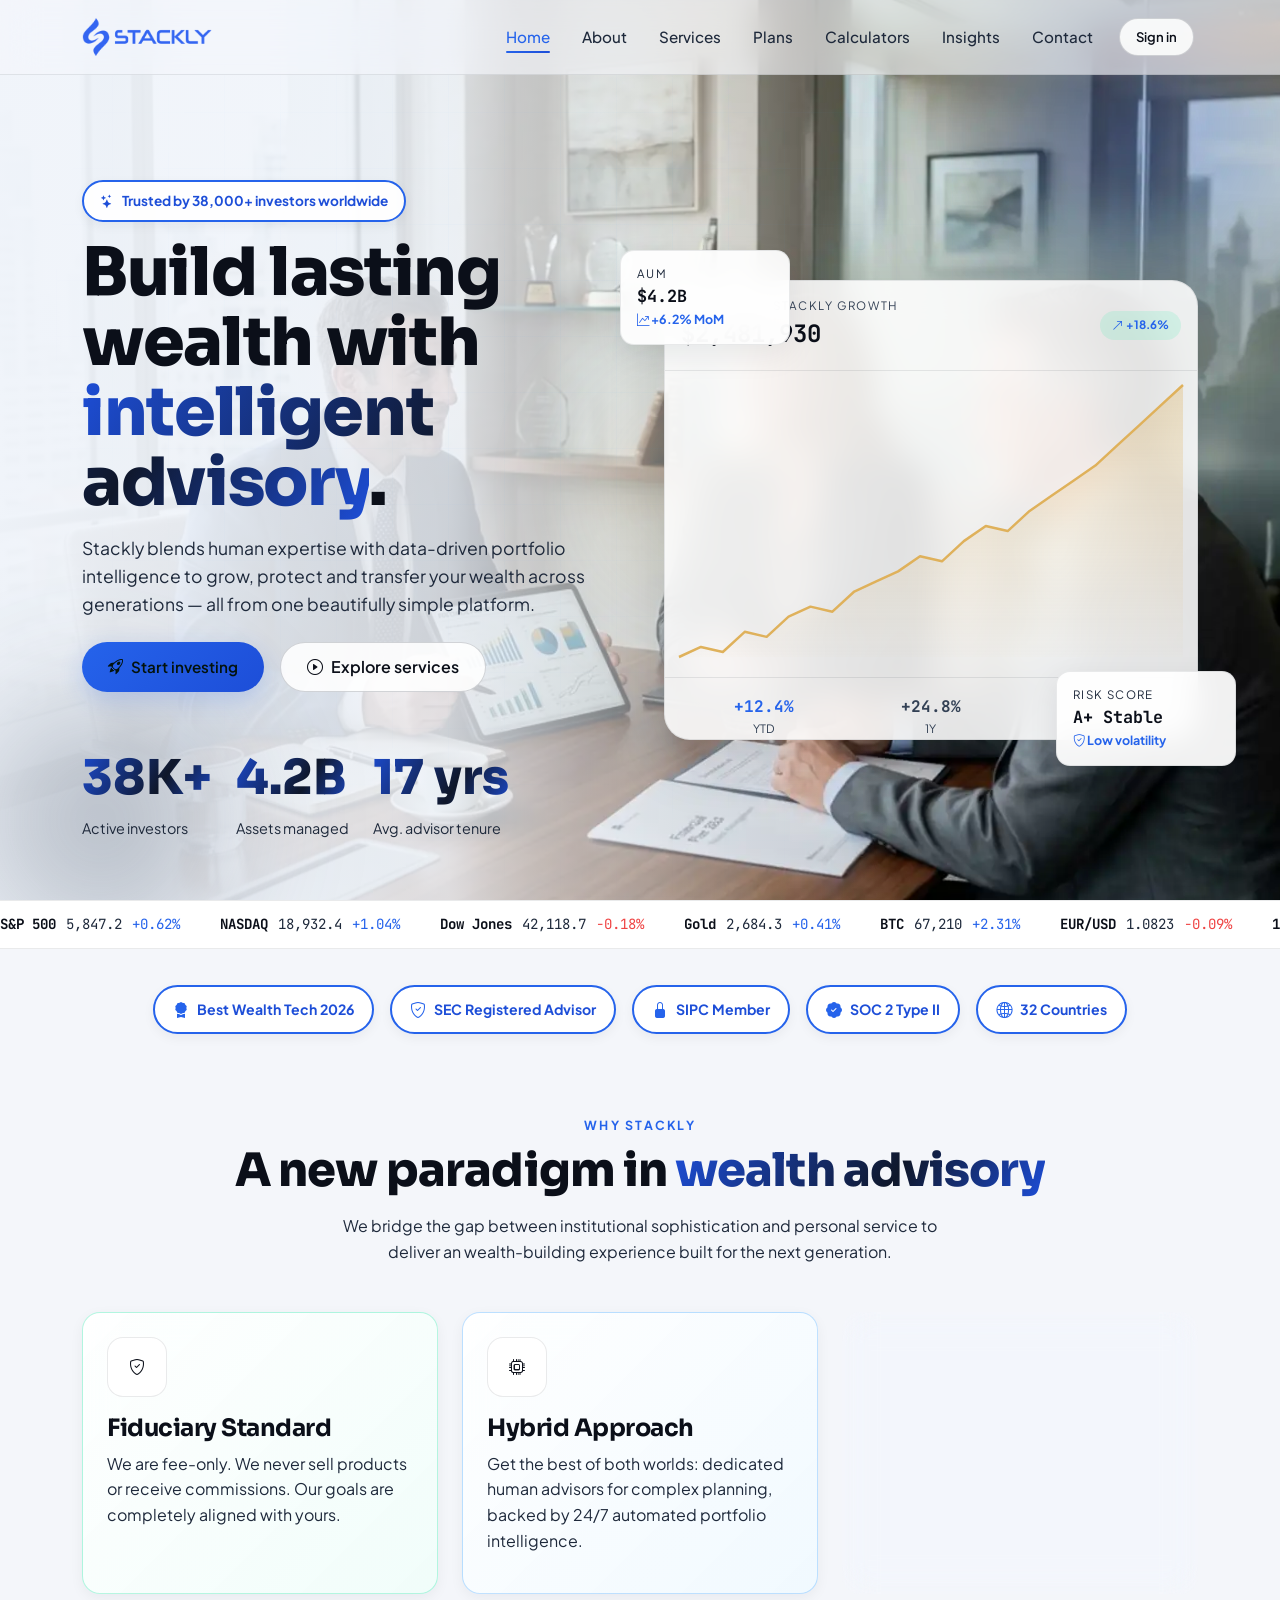
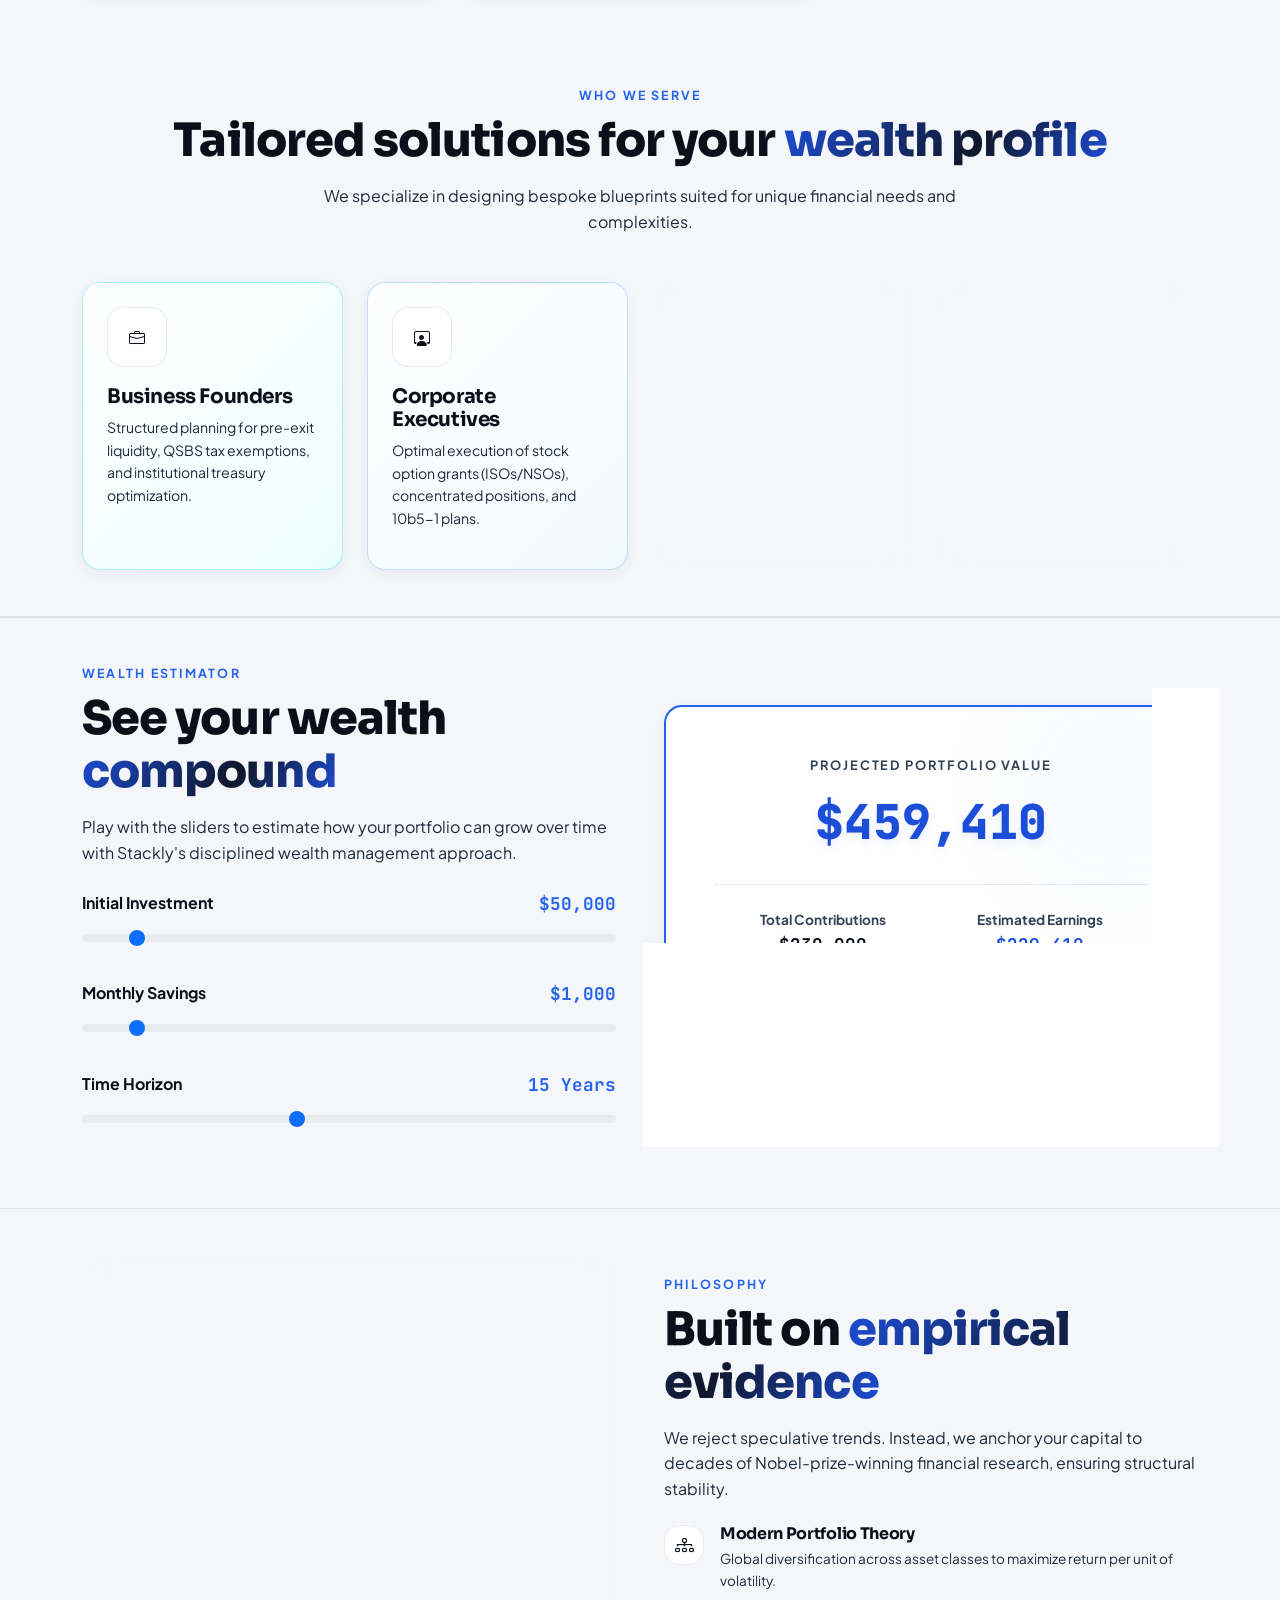
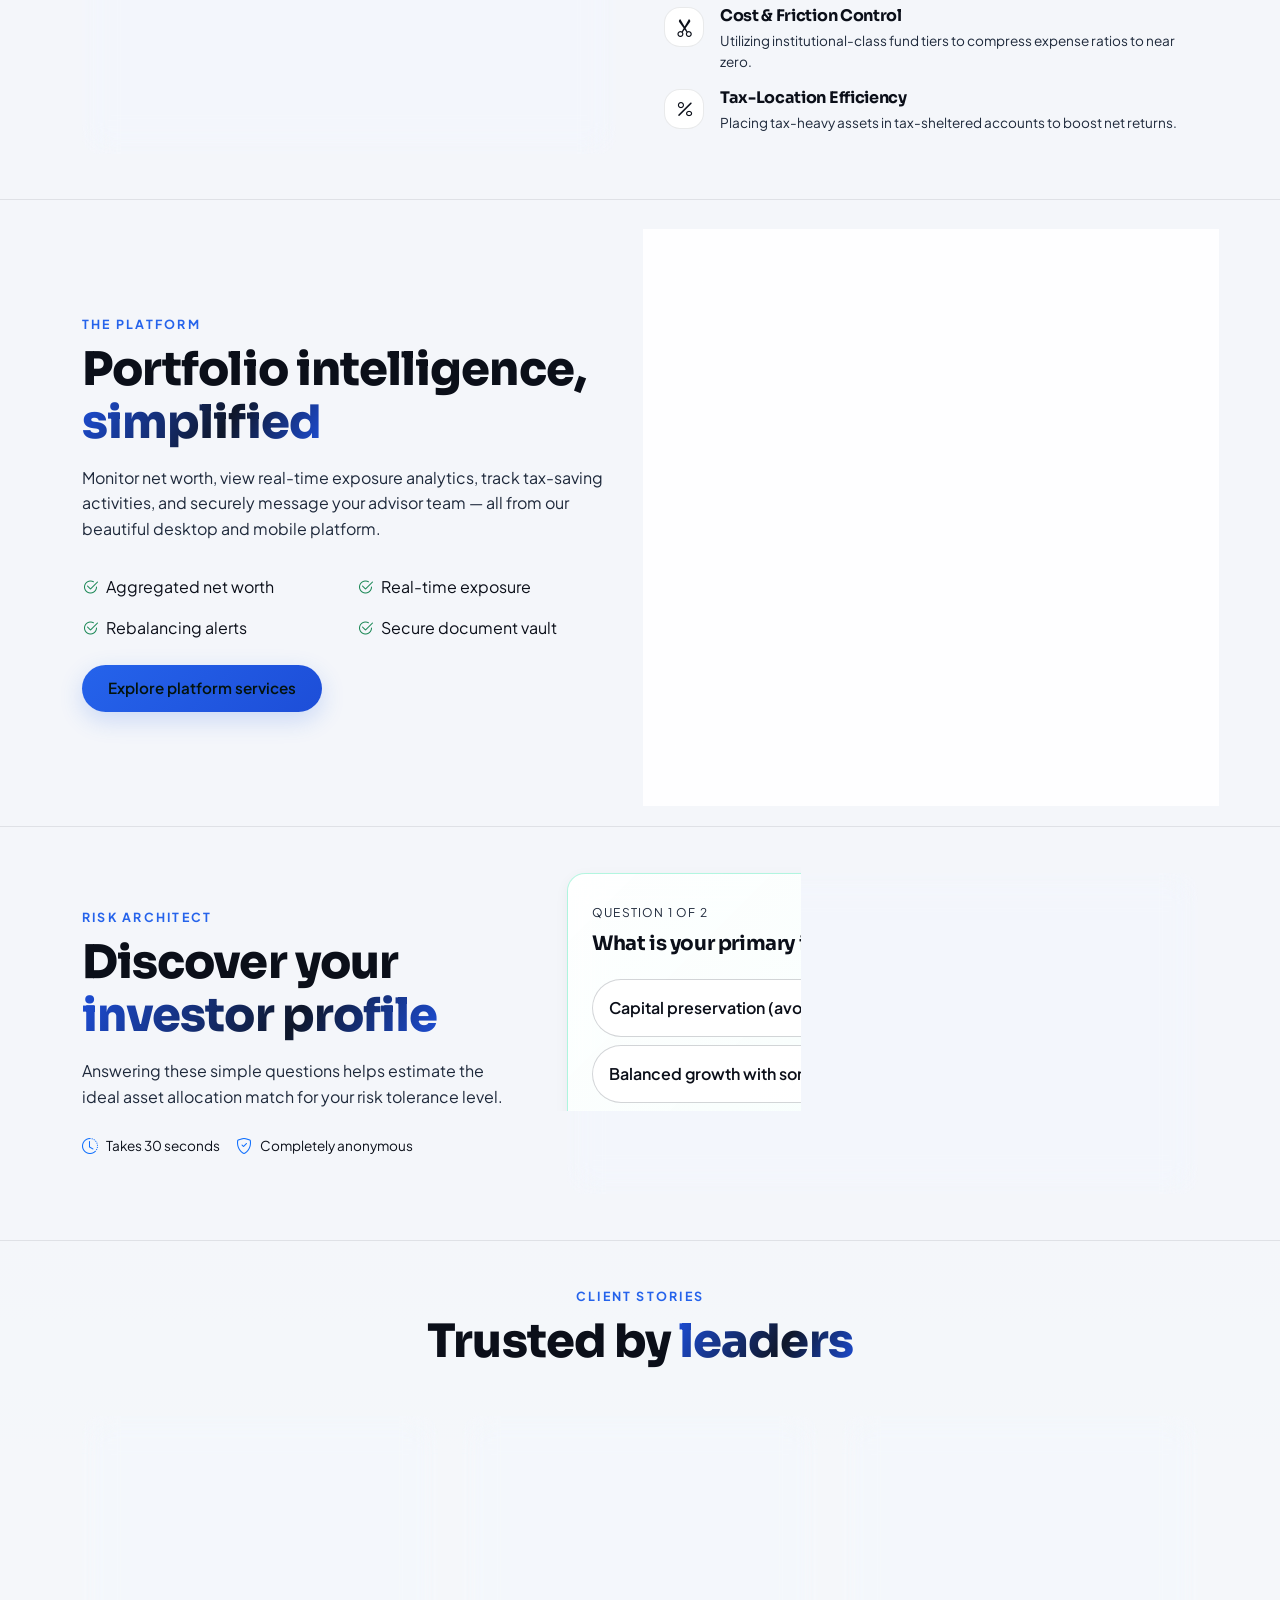
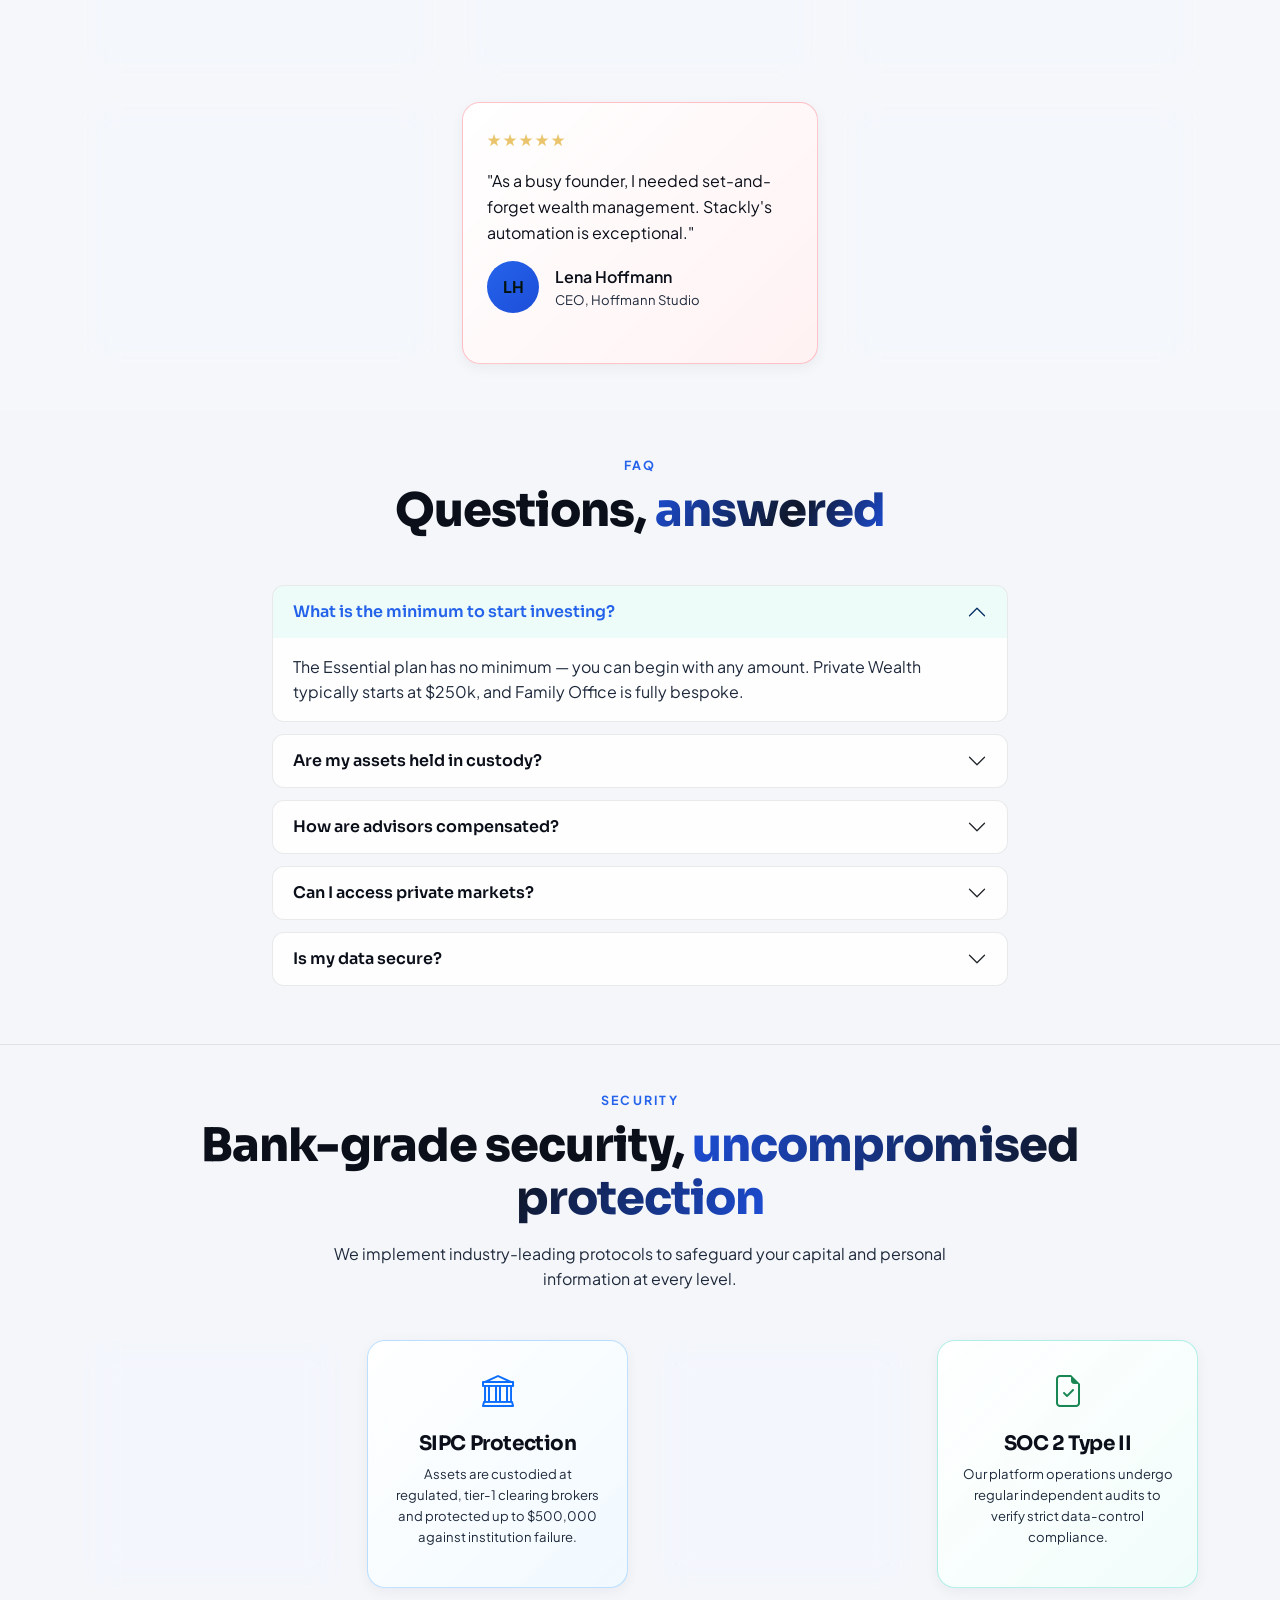
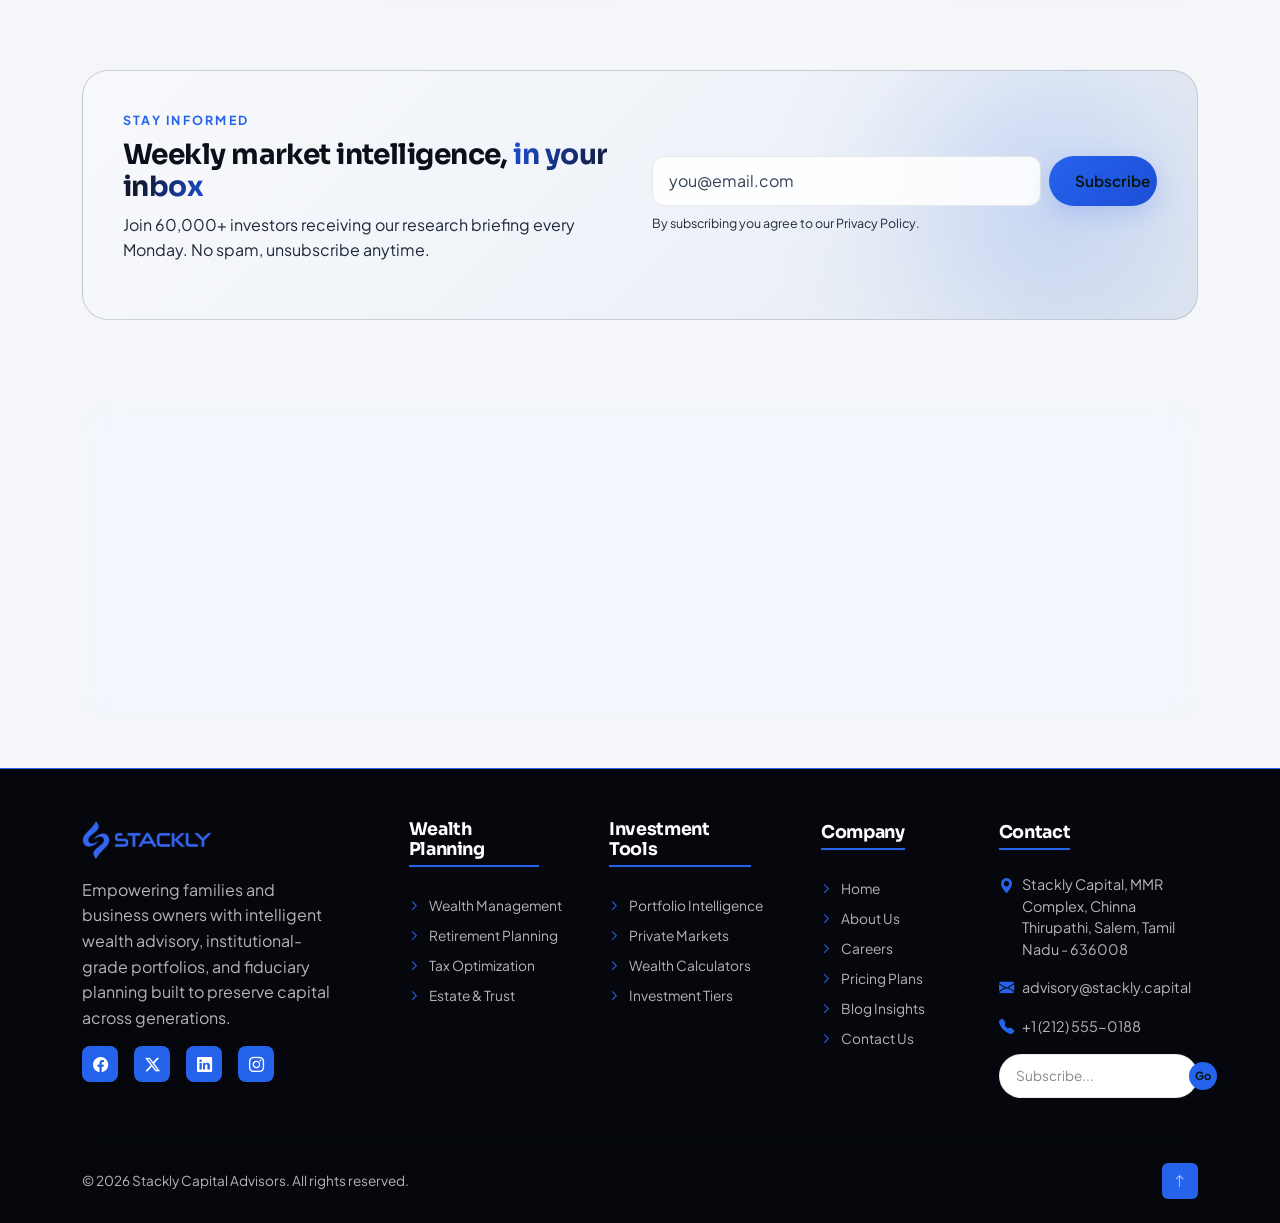
==== commit ed9ed3e8: "Fix text contrast for dark background avatars in index, services, and about pages" ====
--- a/index.html
+++ b/index.html
@@ -678,7 +678,7 @@
             <p class="mt-3">"The portfolio intelligence dashboard is the clearest view of my net worth I've ever had.
               Rebalancing is effortless."</p>
             <div class="d-flex align-items-center gap-3 mt-3">
-              <div class="tst-avatar" style="background:var(--grad-accent)">MR</div>
+              <div class="tst-avatar" style="background:var(--grad-accent); color:#ffffff;">MR</div>
               <div>
                 <div class="fw-semibold">Marcus Rivera</div>
                 <div class="text-muted-2" style="font-size:.82rem">CFO, Northwind Labs</div>
@@ -706,7 +706,7 @@
             <p class="mt-3">"The private market access gave us exposure to two unicorns before IPO. Returns I couldn't
               have gotten elsewhere."</p>
             <div class="d-flex align-items-center gap-3 mt-3">
-              <div class="tst-avatar" style="background:var(--grad-accent)">JW</div>
+              <div class="tst-avatar" style="background:var(--grad-accent); color:#ffffff;">JW</div>
               <div>
                 <div class="fw-semibold">James Whitfield</div>
                 <div class="text-muted-2" style="font-size:.82rem">Angel Investor</div>
--- a/css/style.css
+++ b/css/style.css
@@ -145,18 +145,17 @@
 
 /* Scrollbar */
 ::-webkit-scrollbar {
-  width: 10px;
-  height: 10px;
+  width: 2px;
+  height: 2px;
 }
 
 ::-webkit-scrollbar-track {
-  background: var(--bg-1);
+  background: transparent;
 }
 
 ::-webkit-scrollbar-thumb {
   background: linear-gradient(var(--primary), var(--accent));
   border-radius: 10px;
-  border: 2px solid var(--bg-1);
 }
 
 /* ====== Loading screen ====== */
@@ -438,14 +437,17 @@
   .navbar-collapse [style*="color: var(--text)"] {
     color: #ffffff !important;
   }
+
   .navbar-collapse [style*="color:var(--text-dim)"],
   .navbar-collapse [style*="color: var(--text-dim)"] {
     color: rgba(255, 255, 255, 0.55) !important;
   }
+
   .navbar-collapse [style*="color:var(--text-muted)"],
   .navbar-collapse [style*="color: var(--text-muted)"] {
     color: rgba(255, 255, 255, 0.85) !important;
   }
+
   .navbar-collapse .form-control::placeholder {
     color: rgba(255, 255, 255, 0.45) !important;
   }
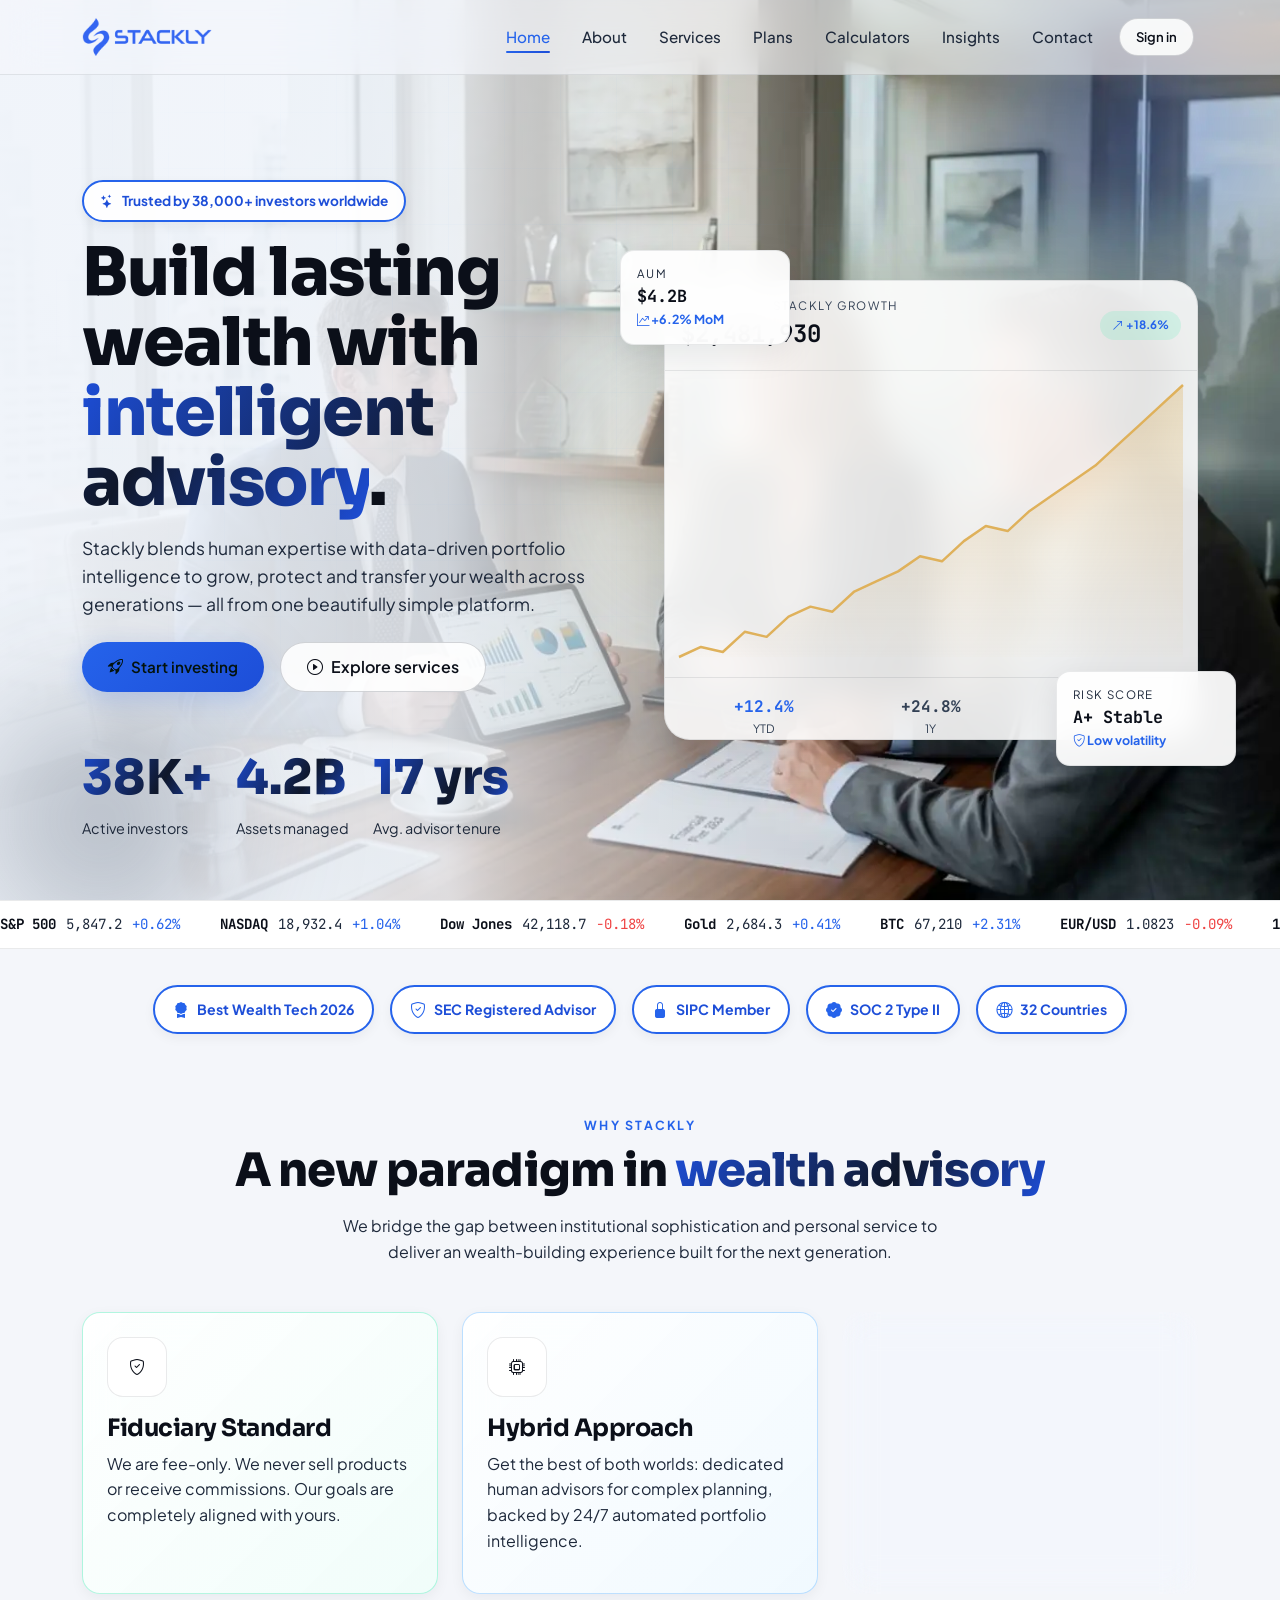
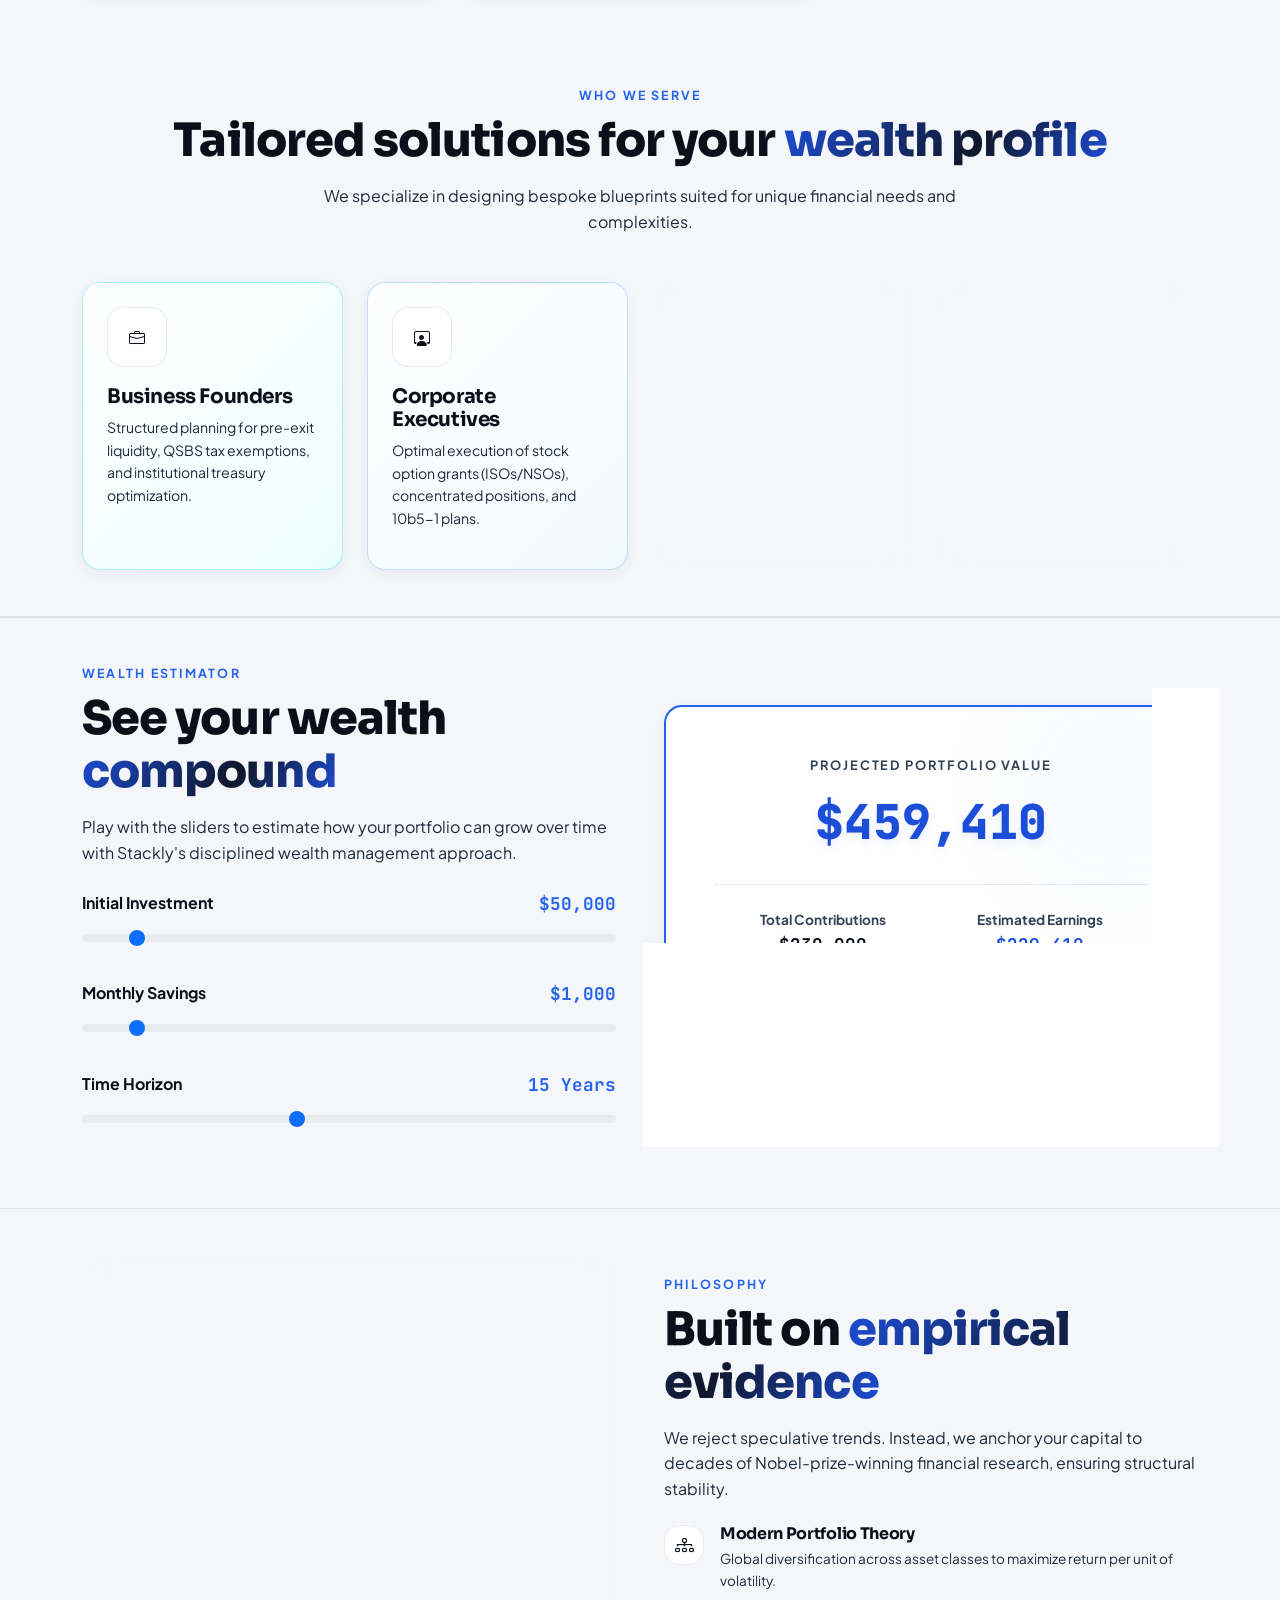
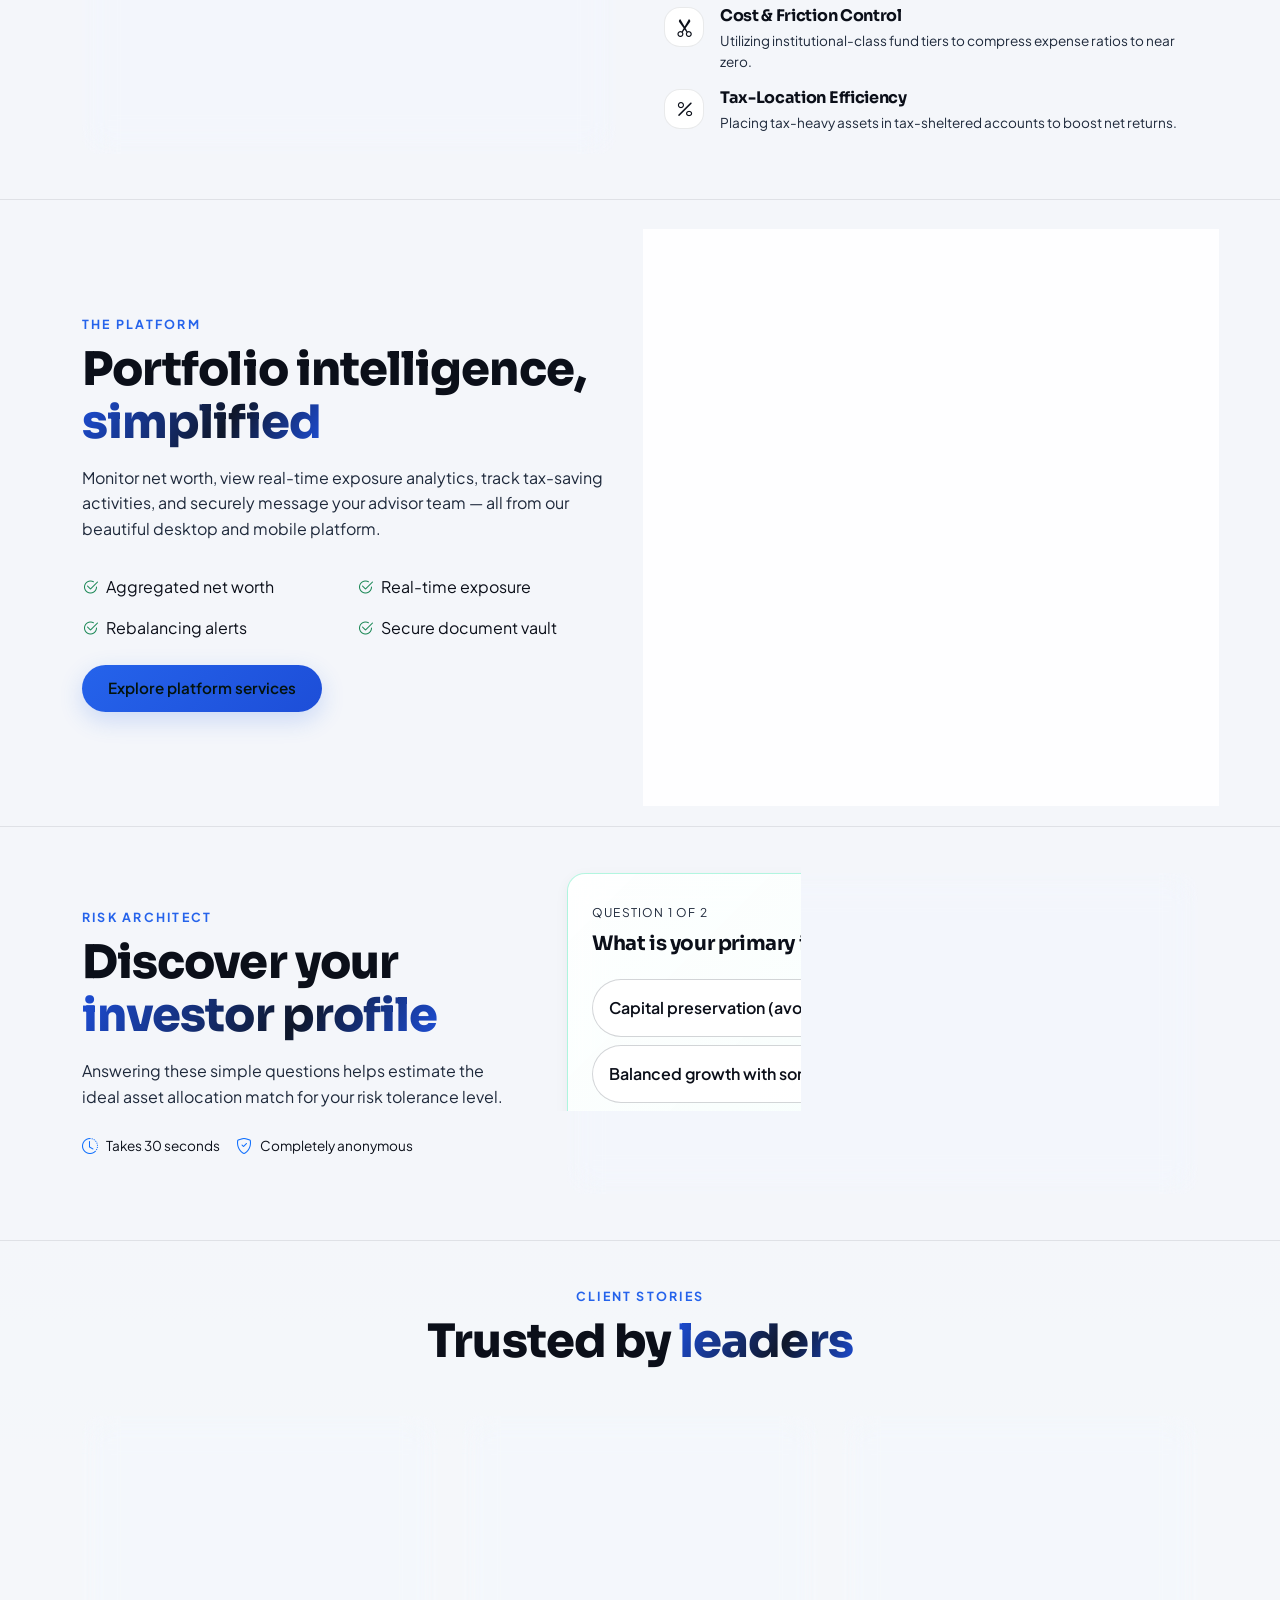
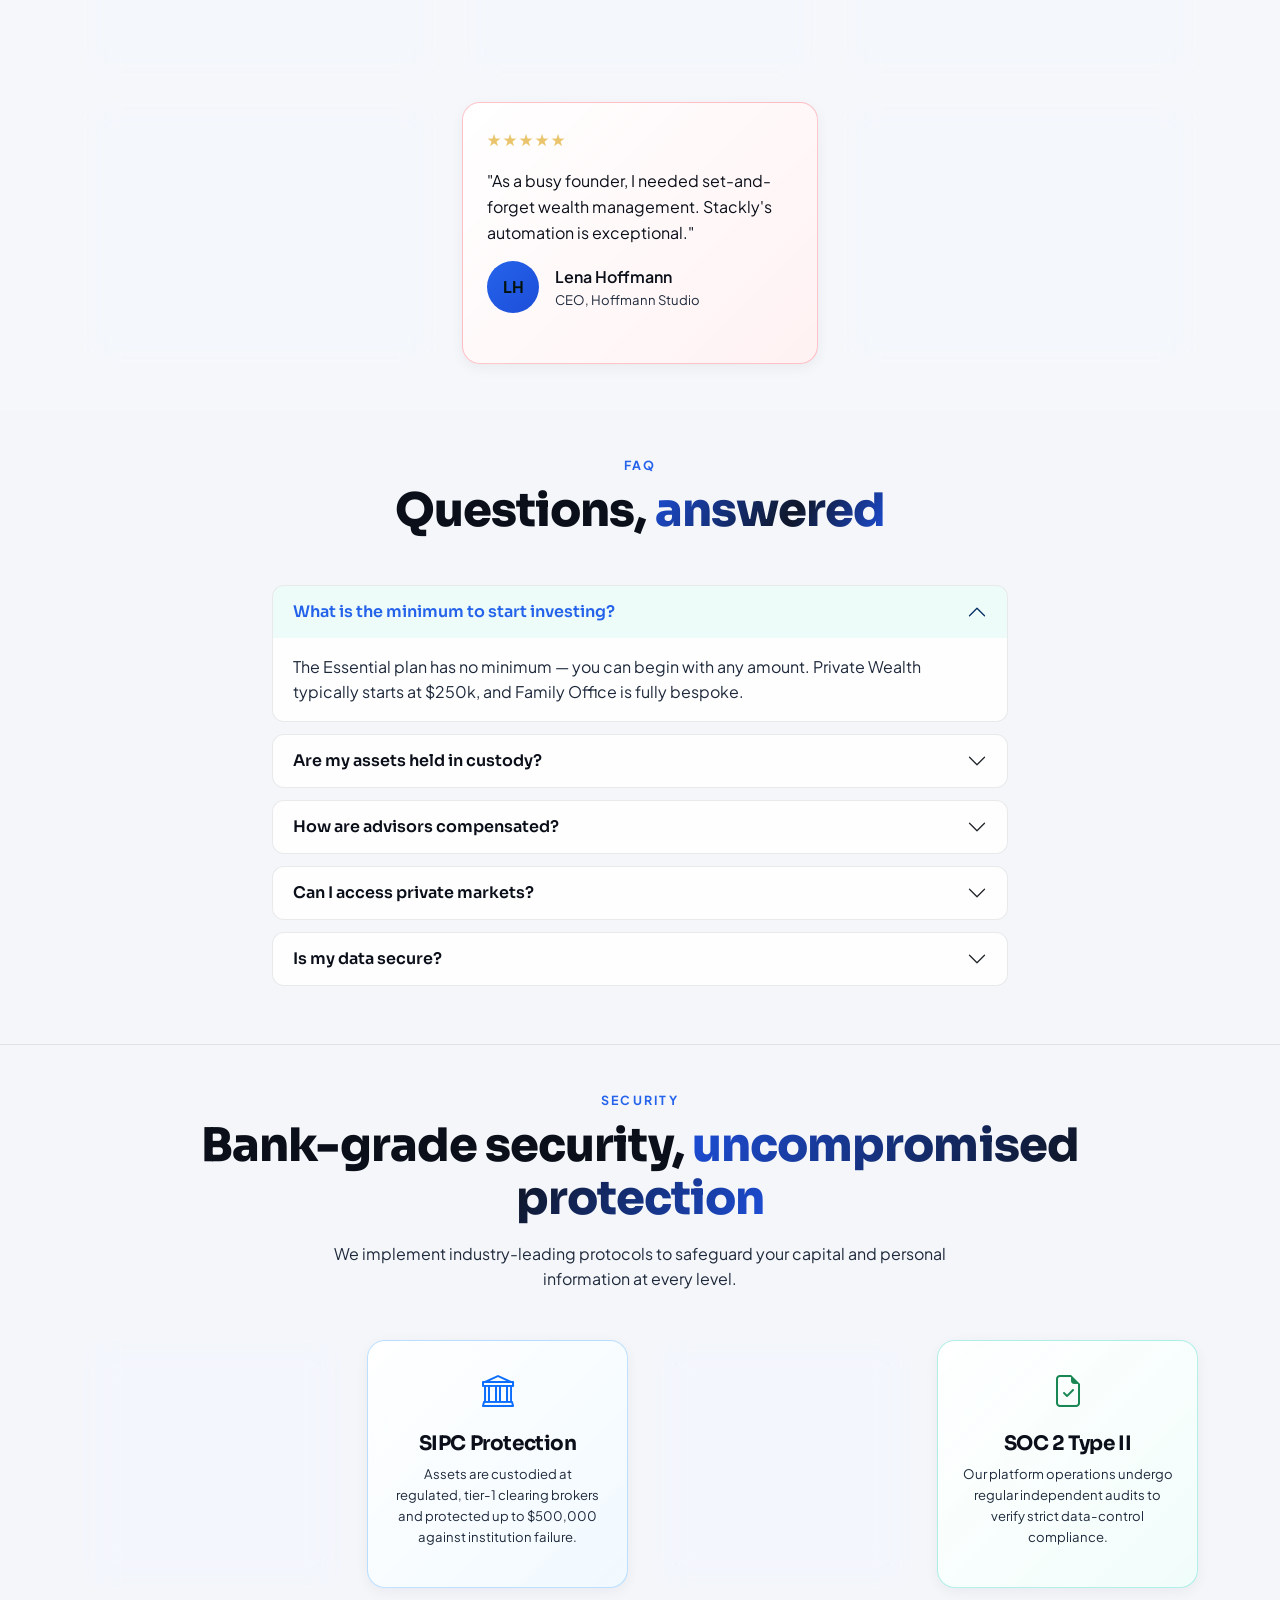
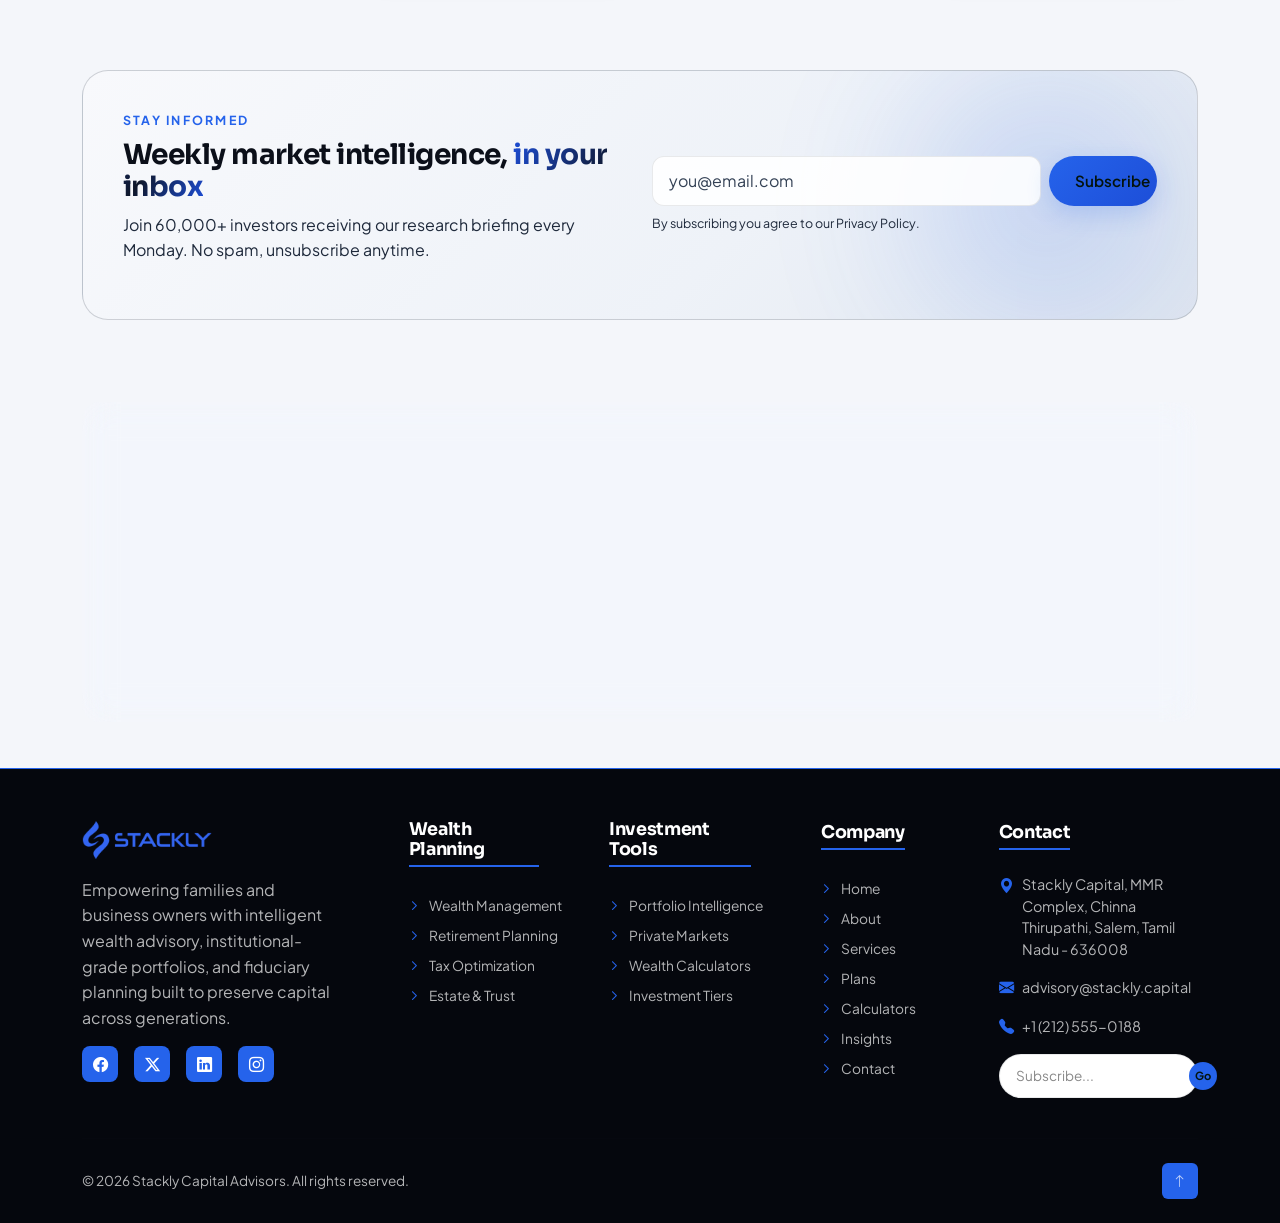
==== commit 92e02c18: "Update Company footer links across all pages to match main navigation links" ====
--- a/index.html
+++ b/index.html
@@ -925,11 +925,12 @@
         <div class="footer-col-links-company footer-links">
           <h6>Company</h6>
           <a href="index.html">Home</a>
-          <a href="about.html">About Us</a>
-          <a href="404.html">Careers</a>
-          <a href="plans.html">Pricing Plans</a>
-          <a href="blog.html">Blog Insights</a>
-          <a href="contact.html">Contact Us</a>
+          <a href="about.html">About</a>
+          <a href="services.html">Services</a>
+          <a href="plans.html">Plans</a>
+          <a href="calculators.html">Calculators</a>
+          <a href="blog.html">Insights</a>
+          <a href="contact.html">Contact</a>
         </div>
         <div class="footer-col-links-support footer-links">
           <h6>Support</h6>
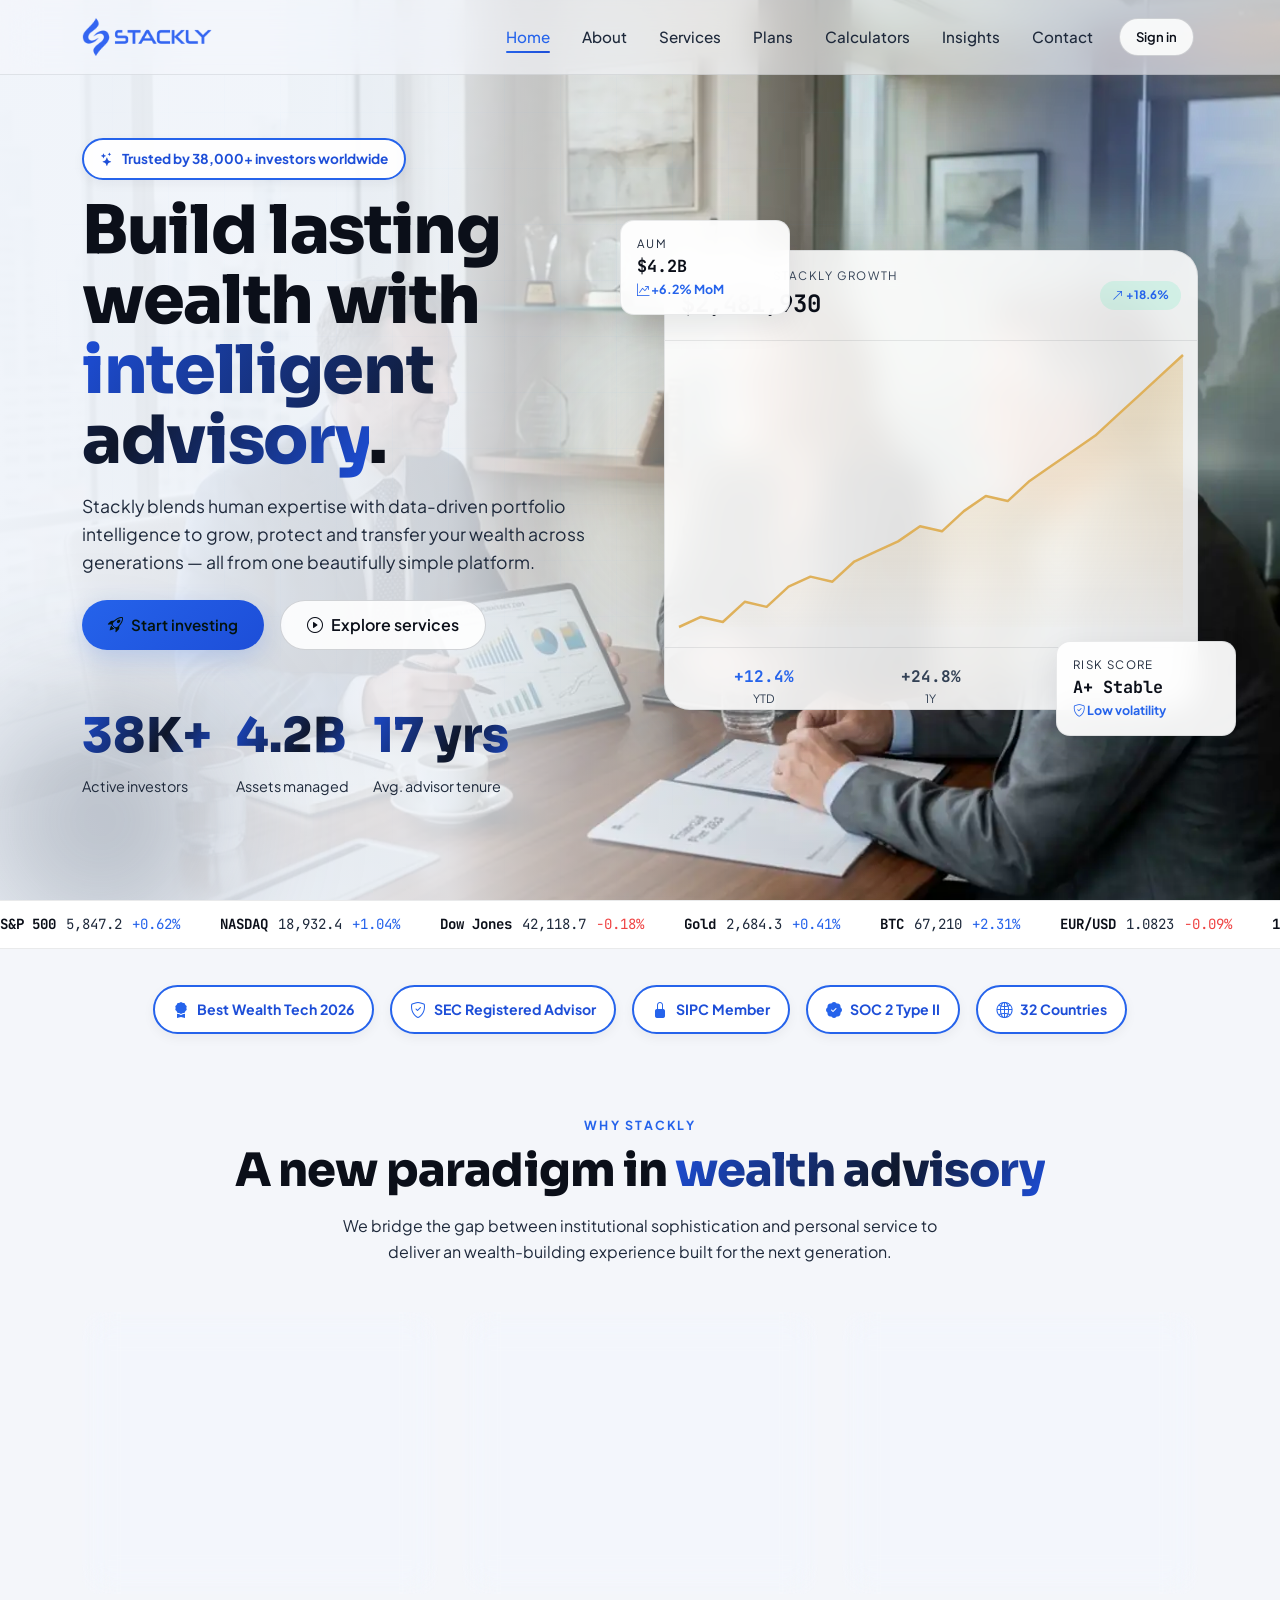
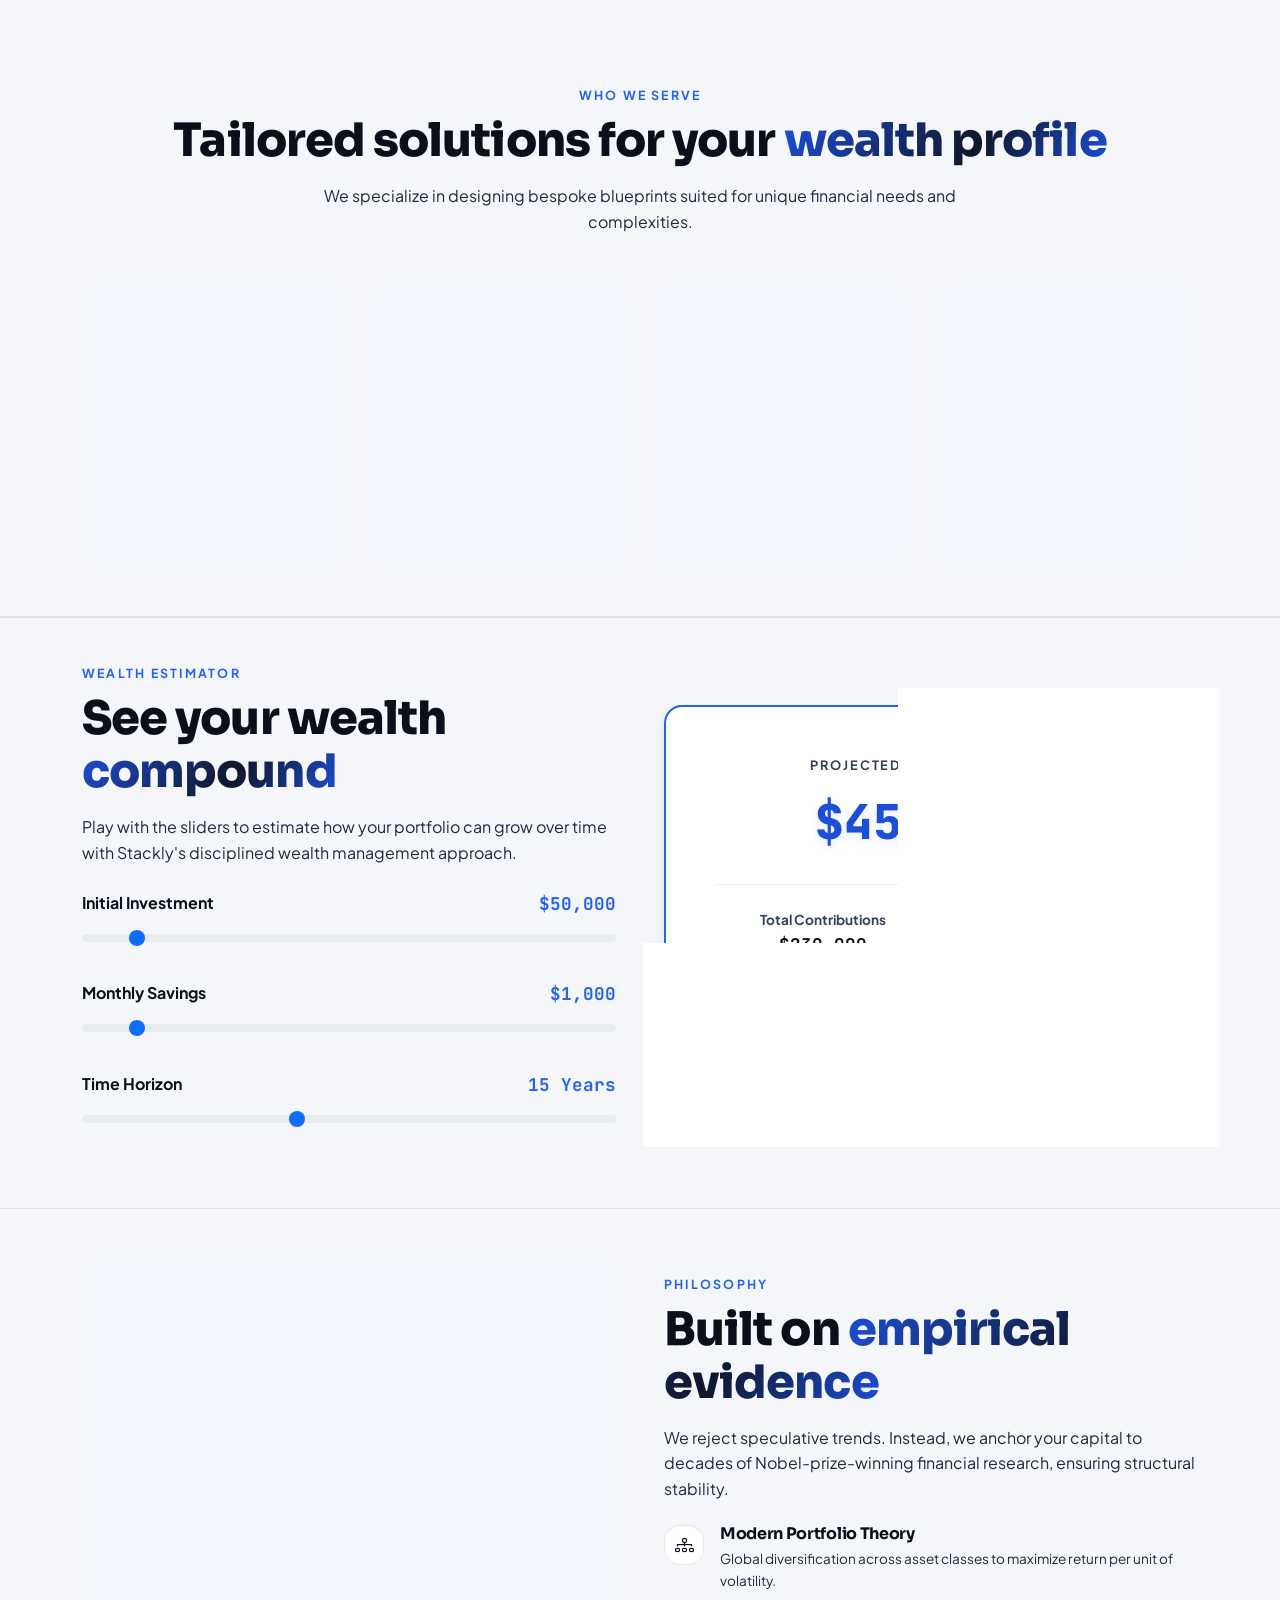
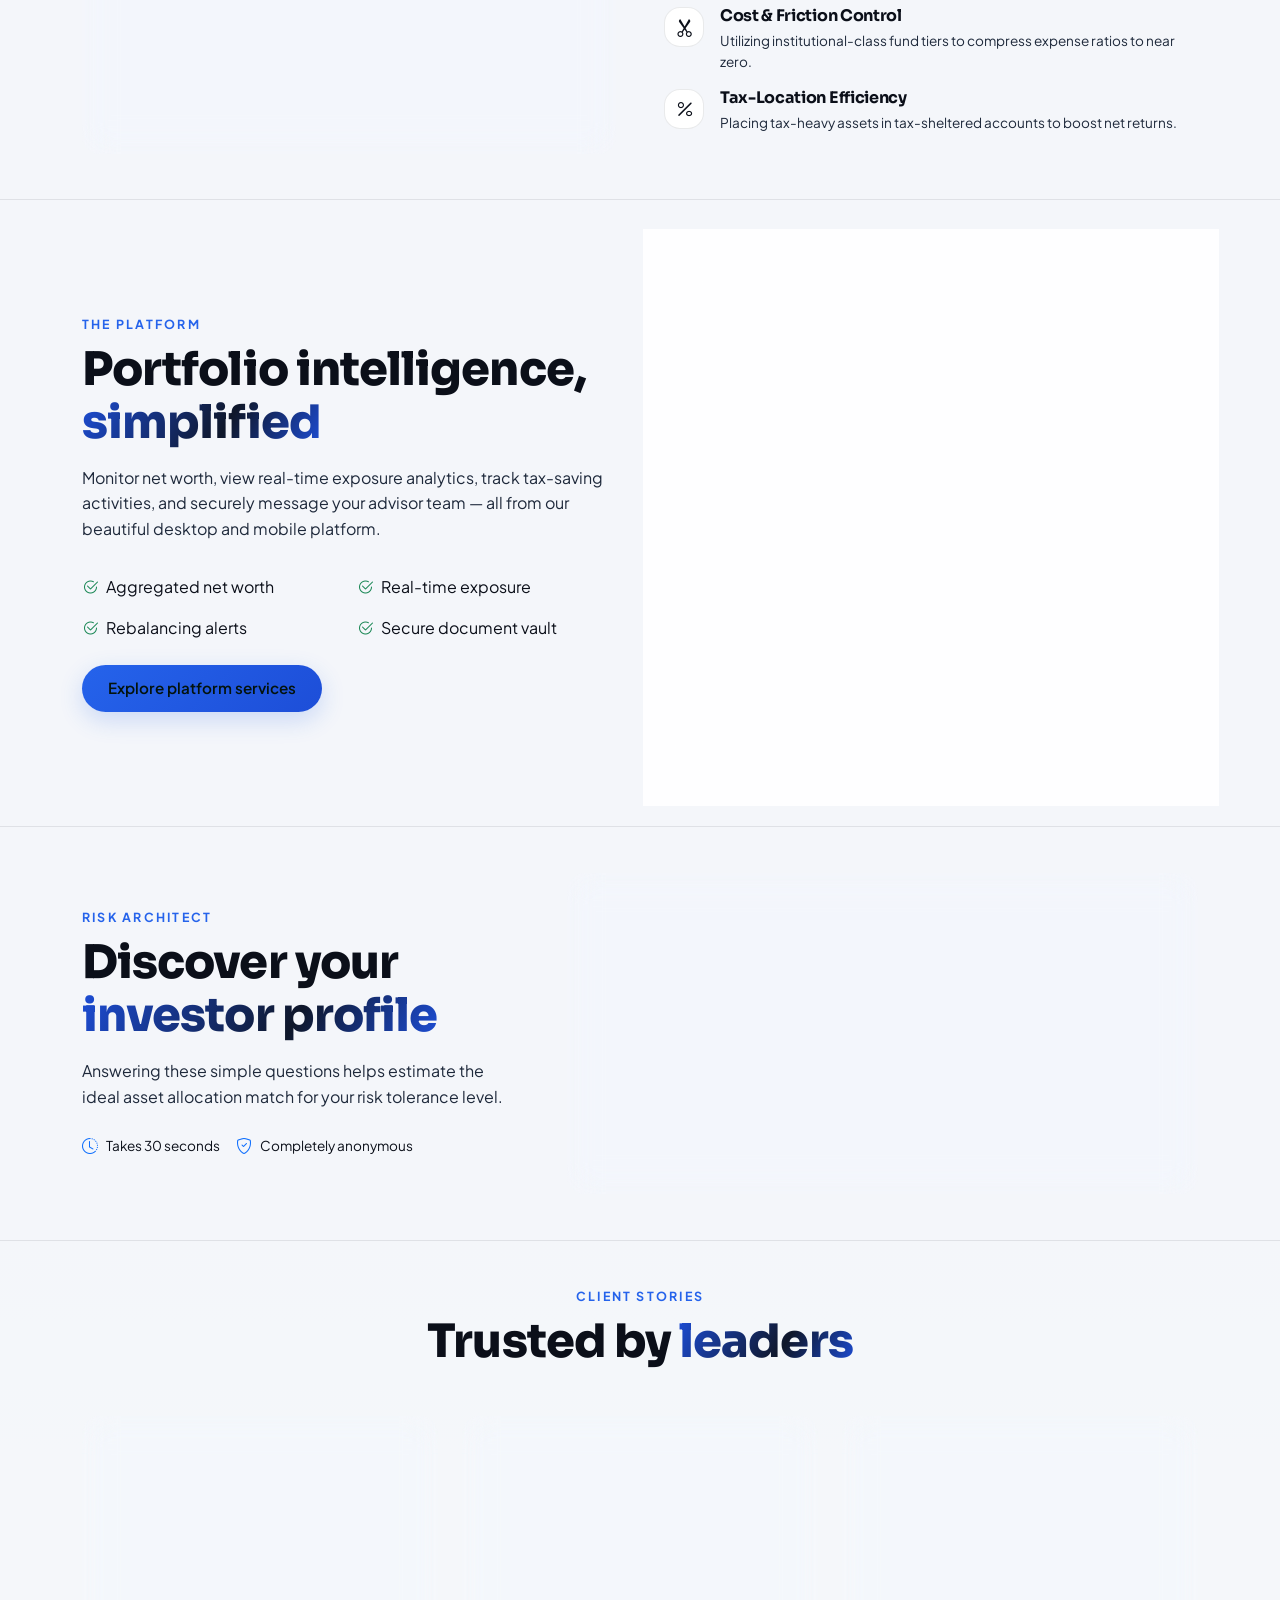
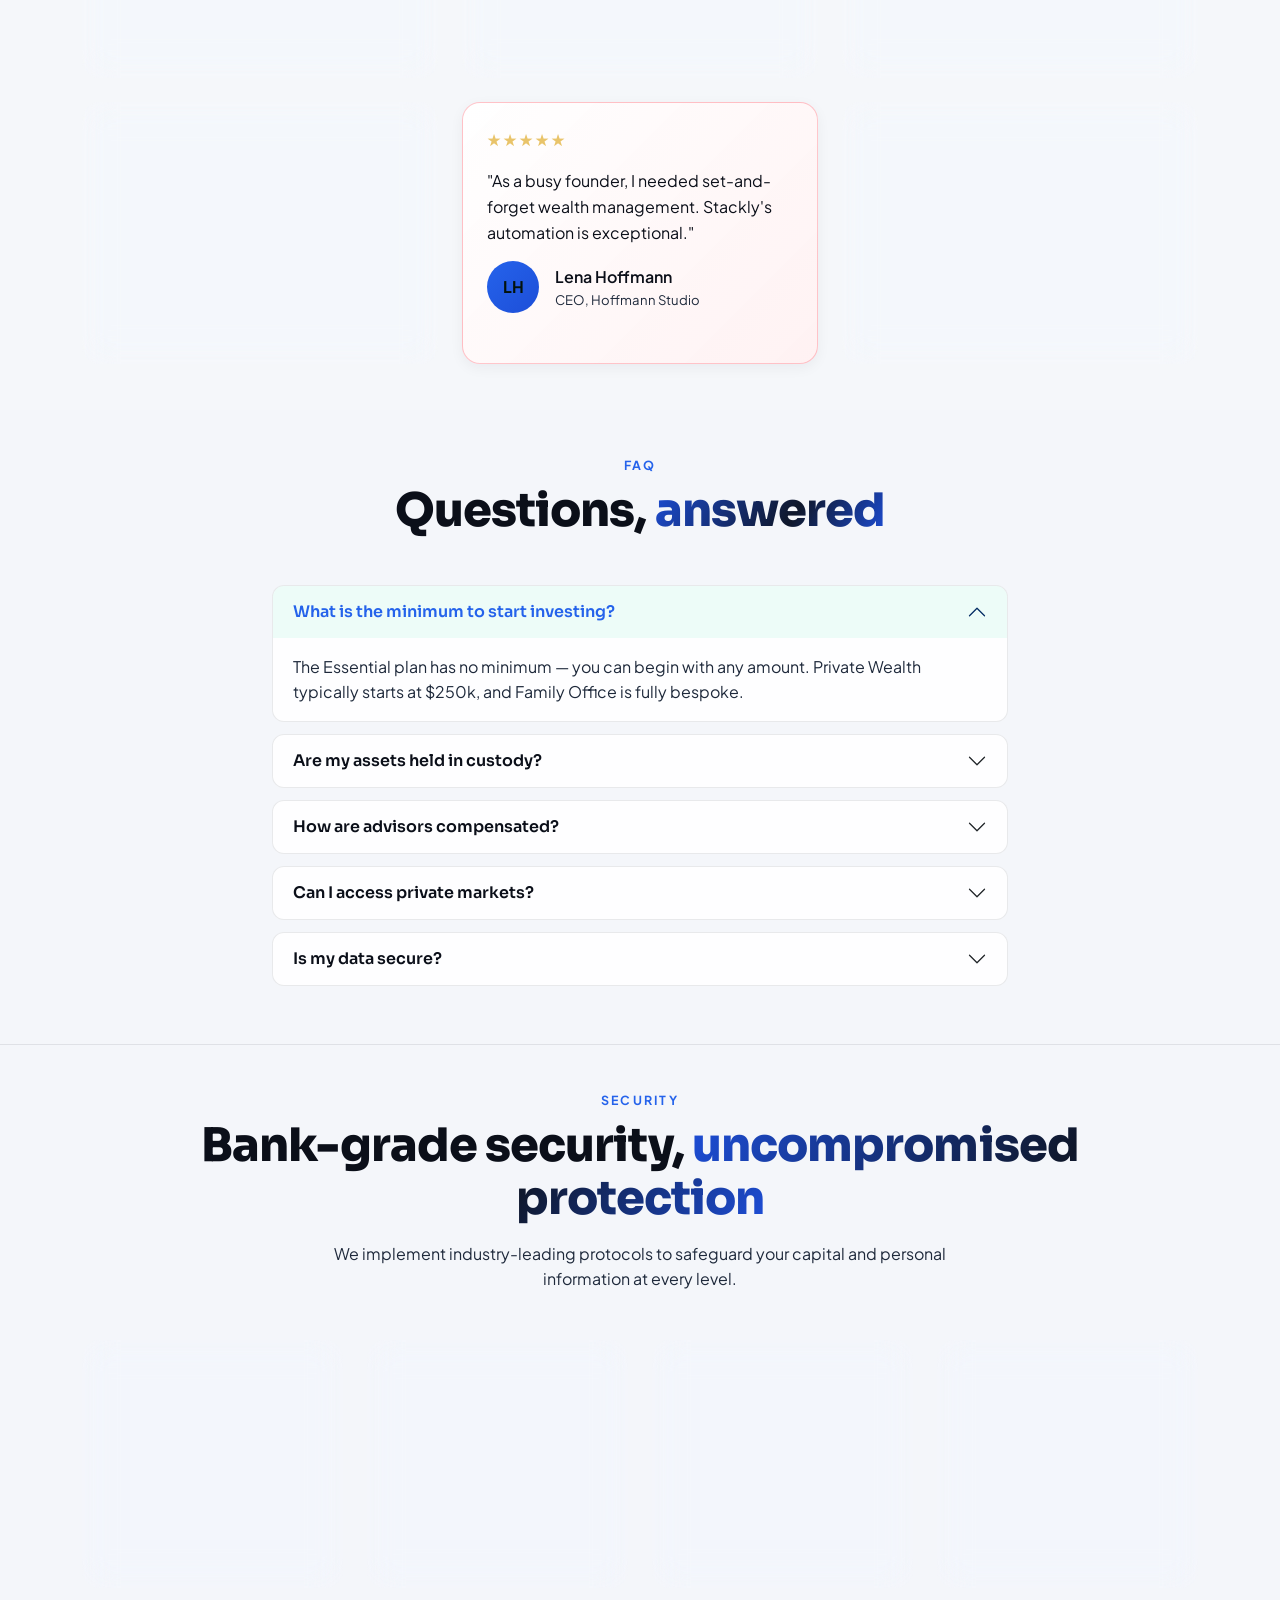
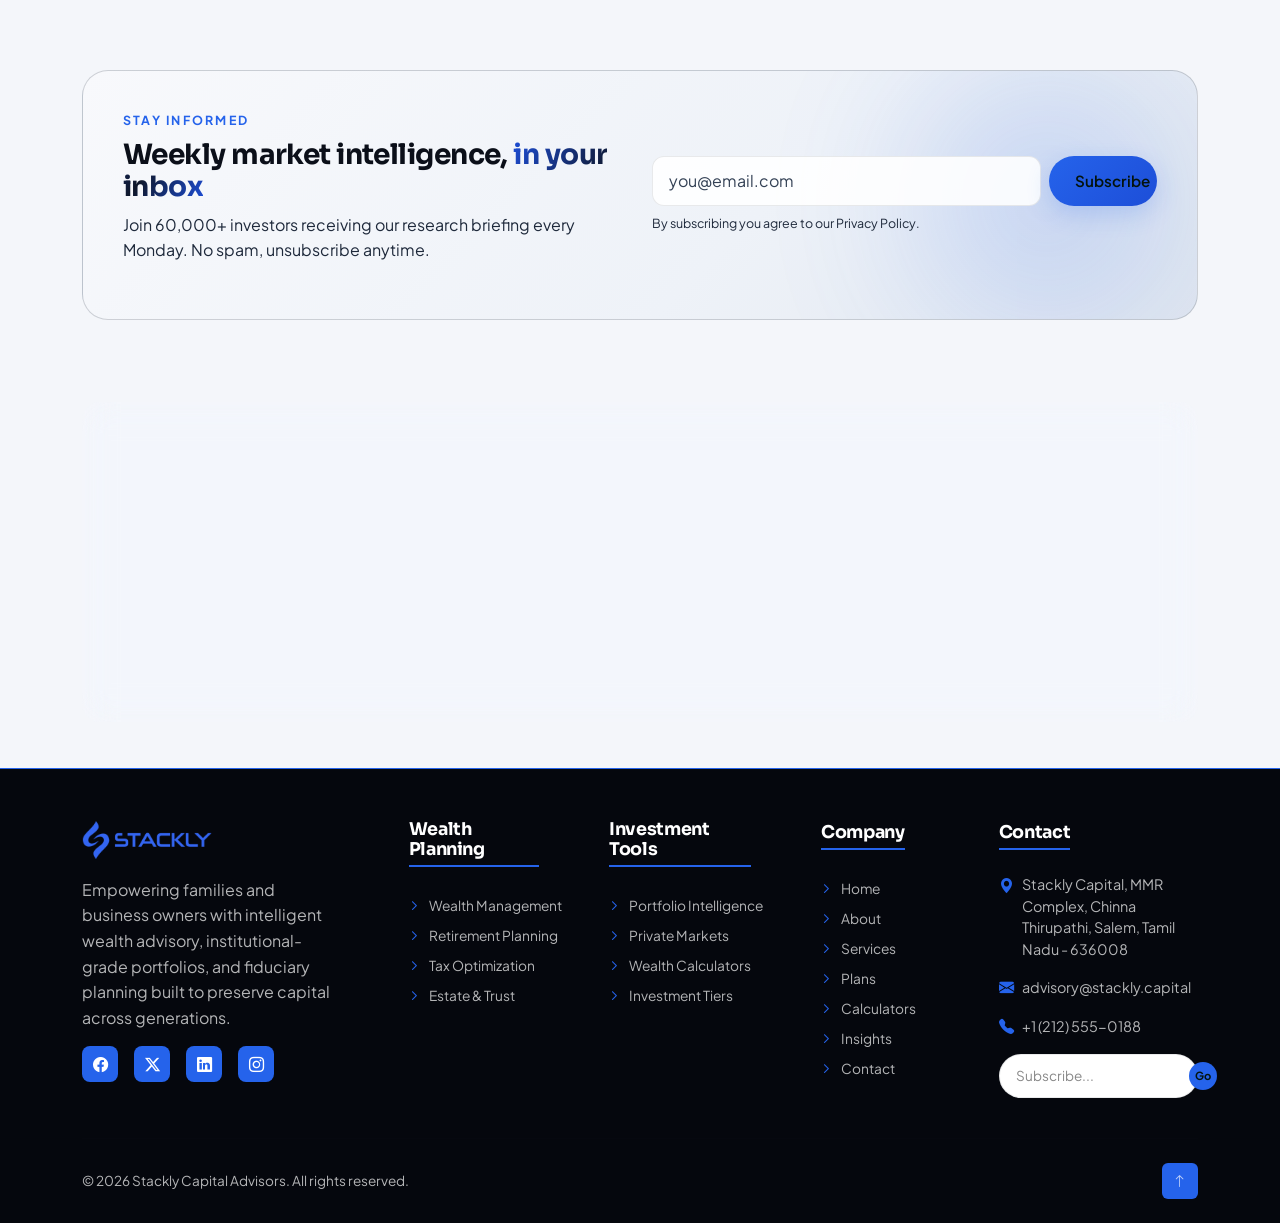
==== commit 66e024e2: "Lock background scroll when mobile sidebar is open and adjust hero bottom spacing" ====
--- a/index.html
+++ b/index.html
@@ -99,7 +99,7 @@
             <a href="404.html" class="btn btn-grad"><i class="bi bi-rocket-takeoff"></i> Start investing</a>
             <a href="404.html" class="btn btn-ghost"><i class="bi bi-play-circle"></i> Explore services</a>
           </div>
-          <div class="d-flex flex-wrap gap-4 mt-5">
+          <div class="d-flex flex-wrap gap-4 mt-5 mb-4">
             <div>
               <div class="counter" data-counter="38" data-suffix="K+">0</div>
               <div class="counter-label">Active investors</div>
--- a/css/style.css
+++ b/css/style.css
@@ -565,6 +565,7 @@
   position: relative;
   min-height: 100vh;
   padding-top: 120px;
+  padding-bottom: 60px;
   display: flex;
   align-items: center;
   overflow: hidden;
@@ -2162,8 +2163,10 @@
 }
 
 /* Public navbar slide-in open state: Lock scroll & blur background */
+html.navbar-open,
 body.navbar-open {
   overflow: hidden !important;
+  height: 100% !important;
 }
 
 @media (max-width: 991.98px) {
